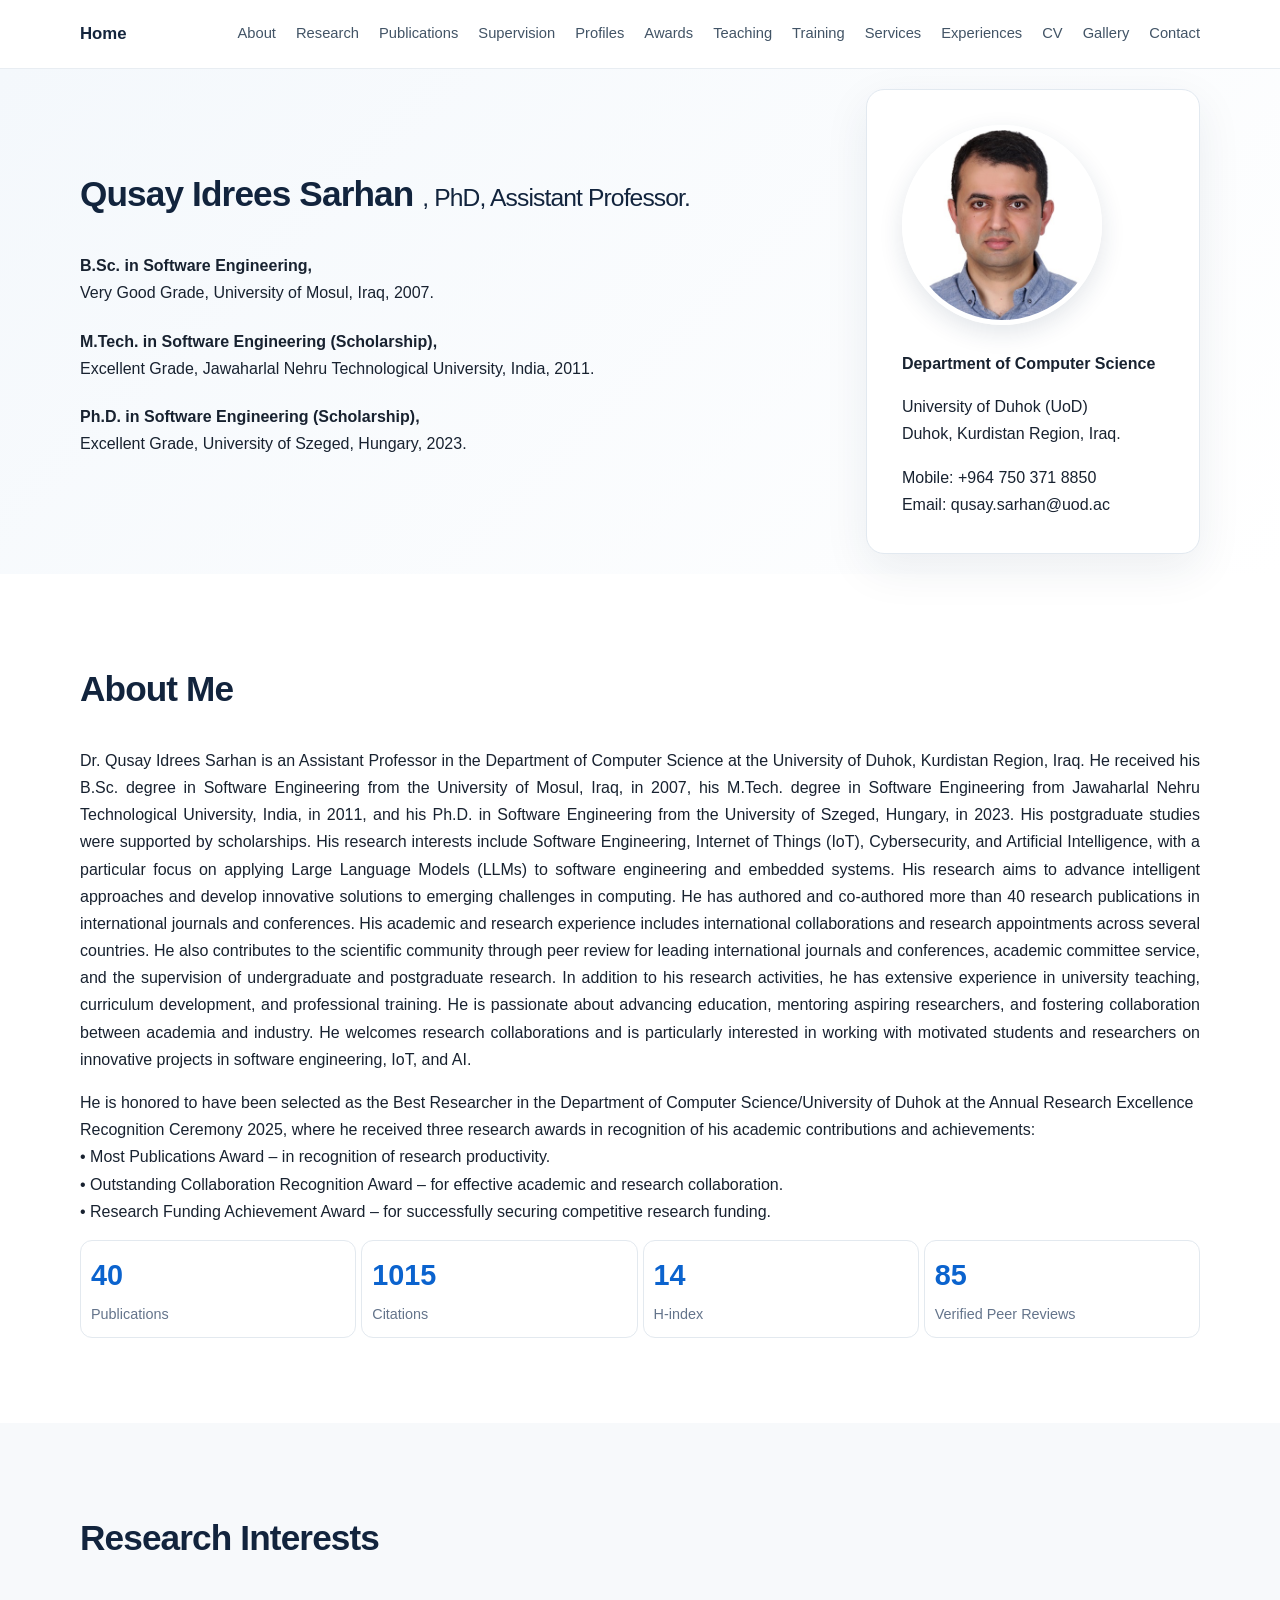
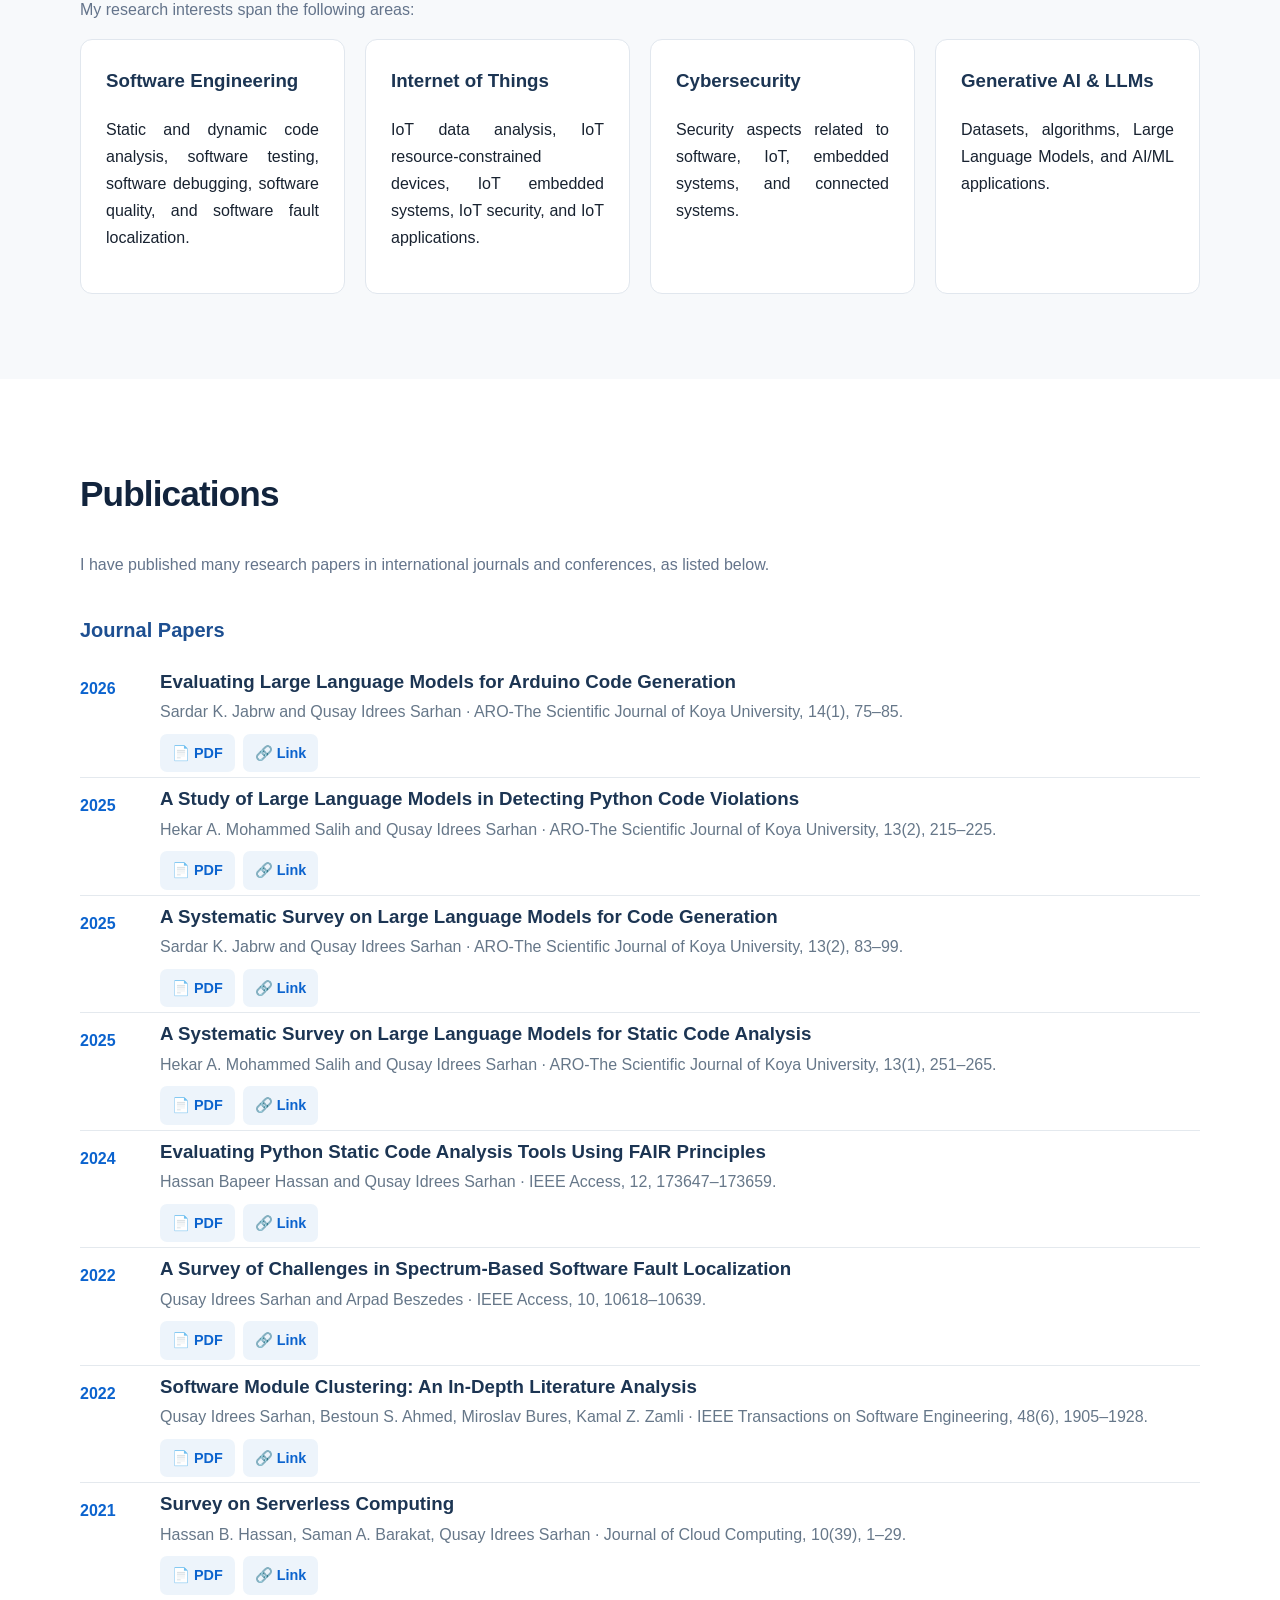
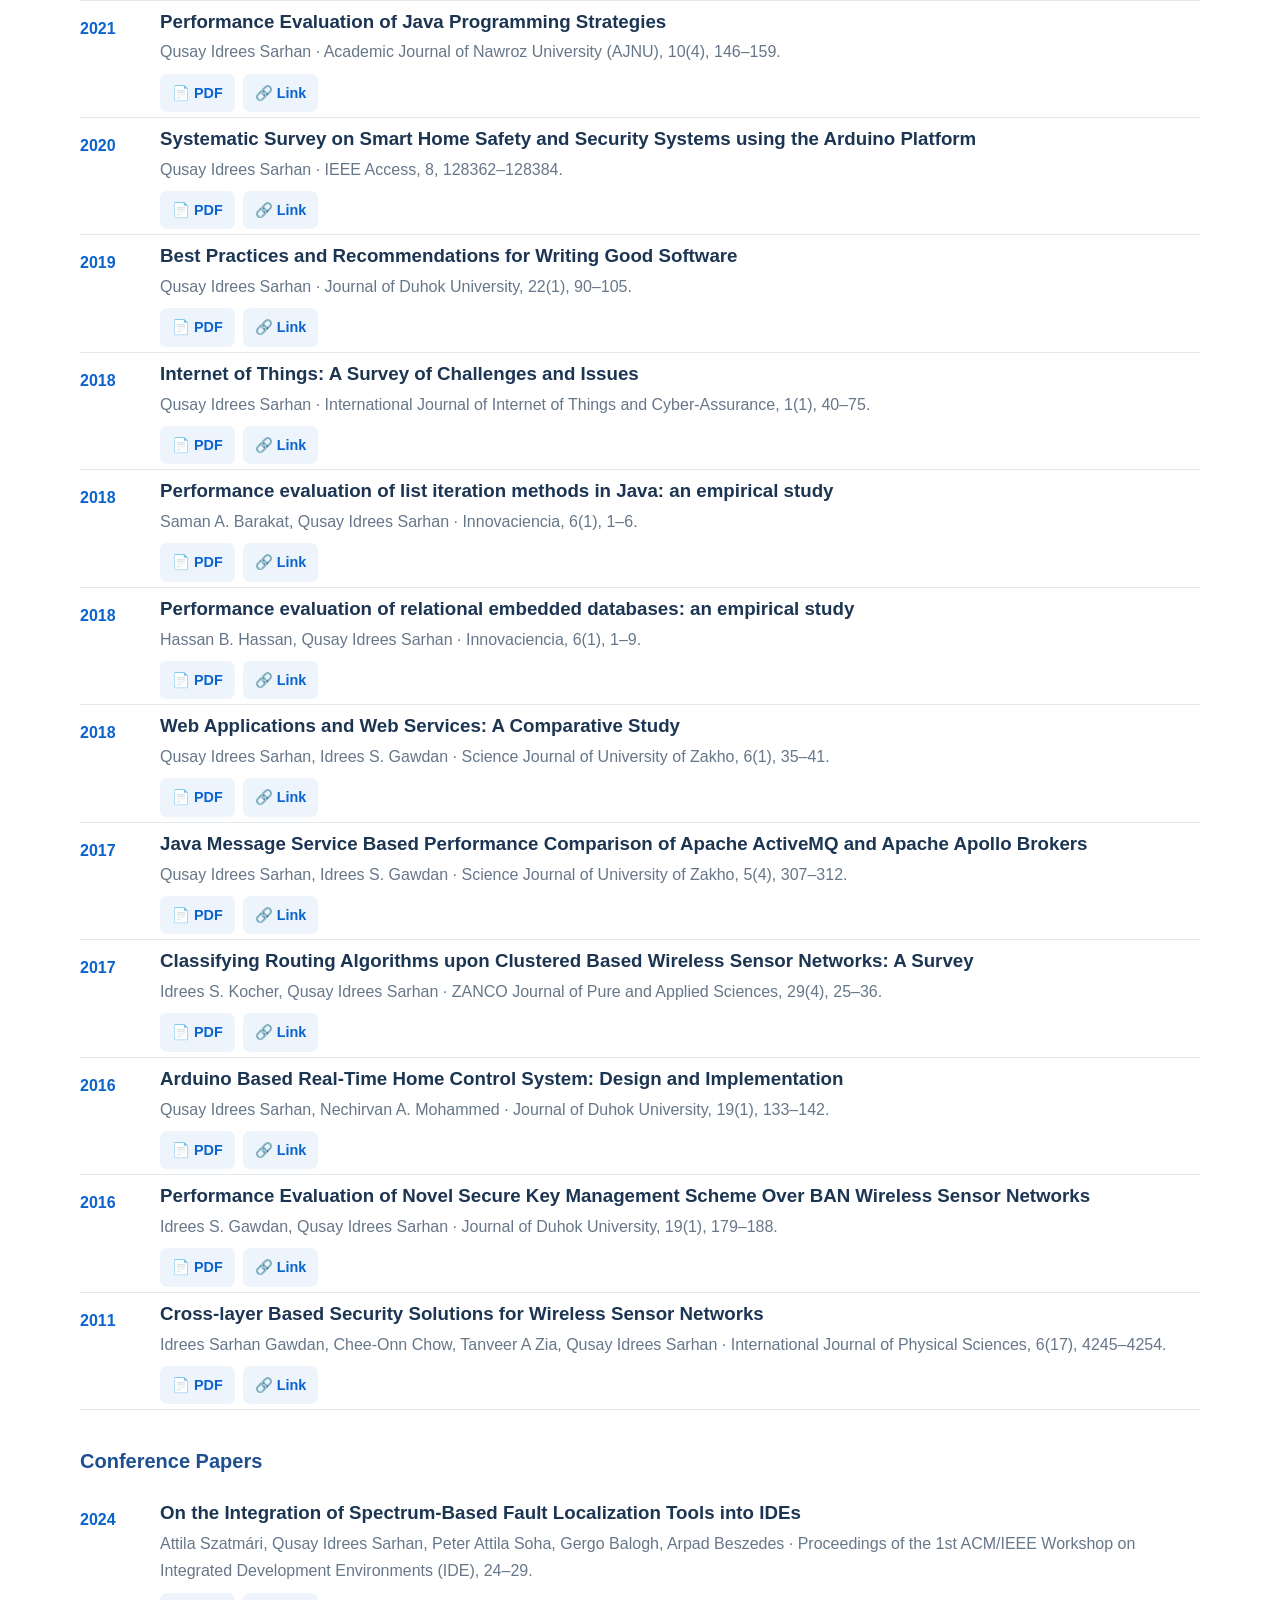
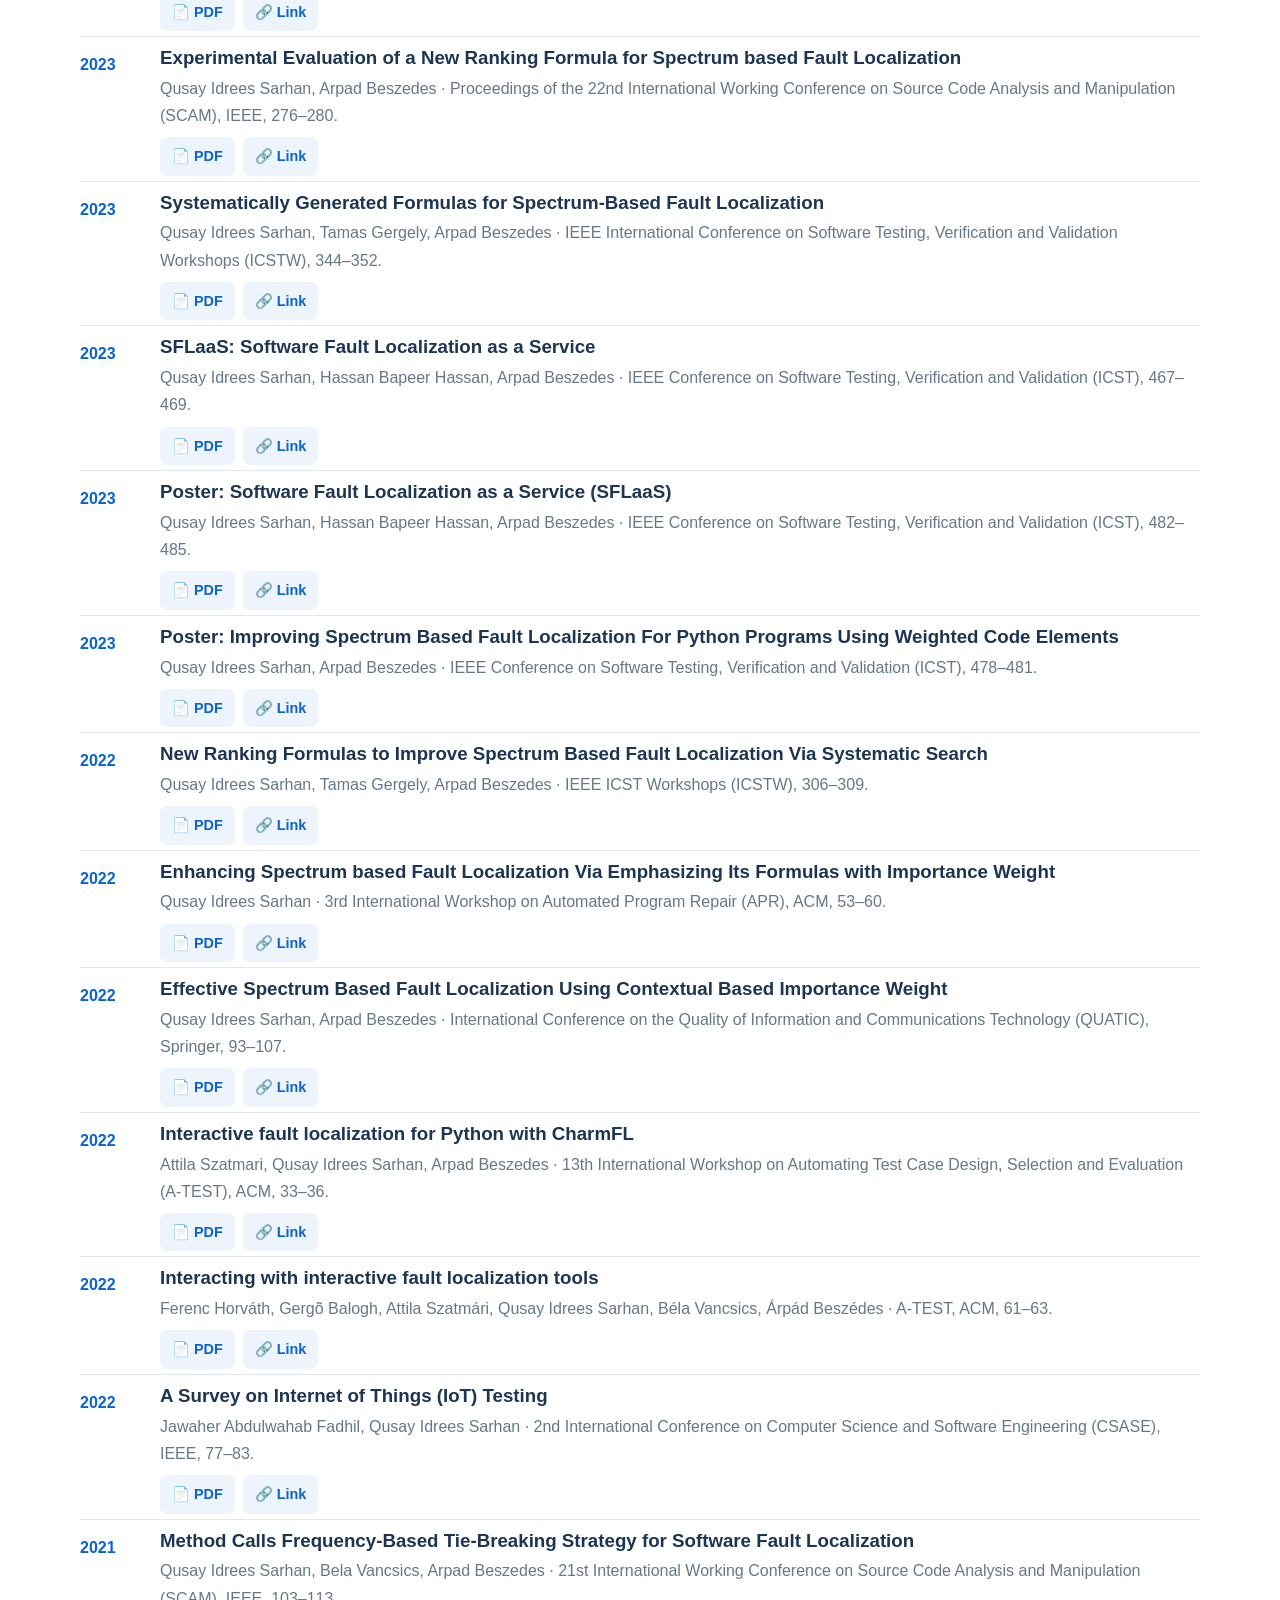
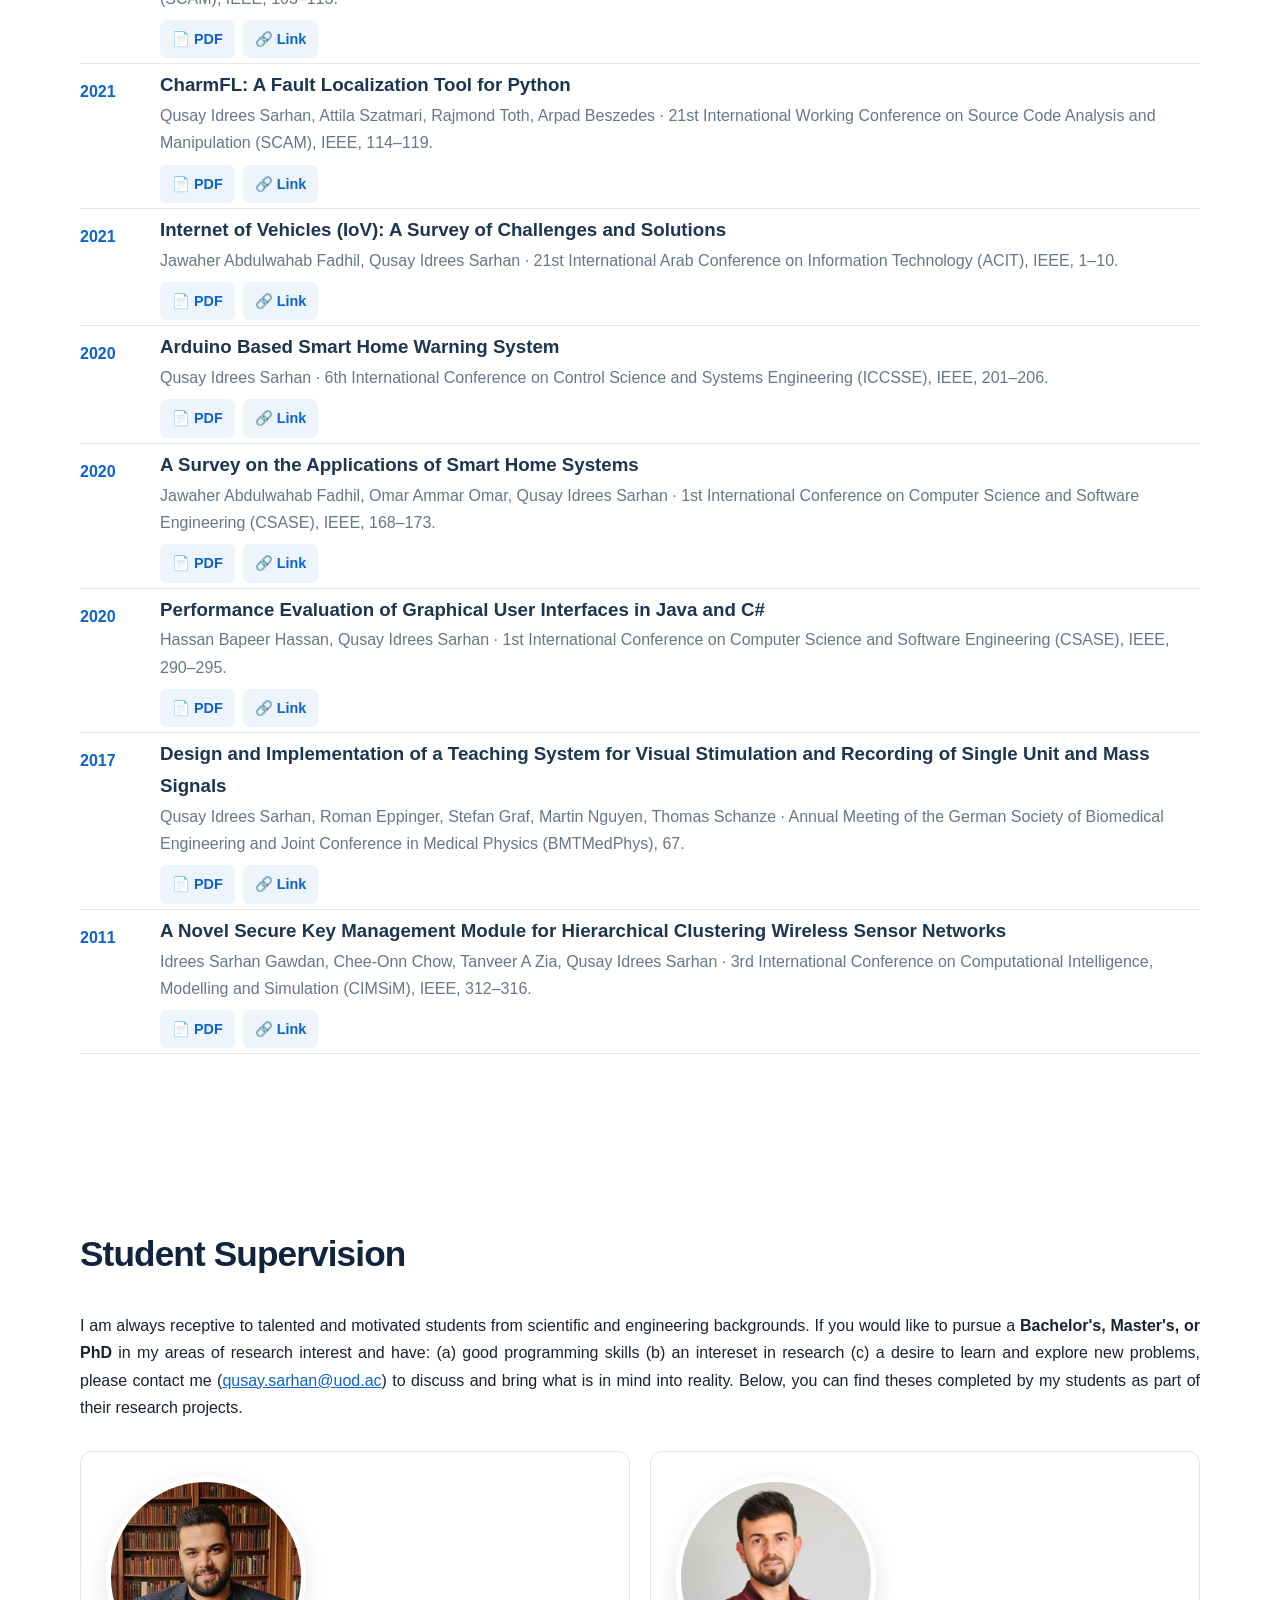
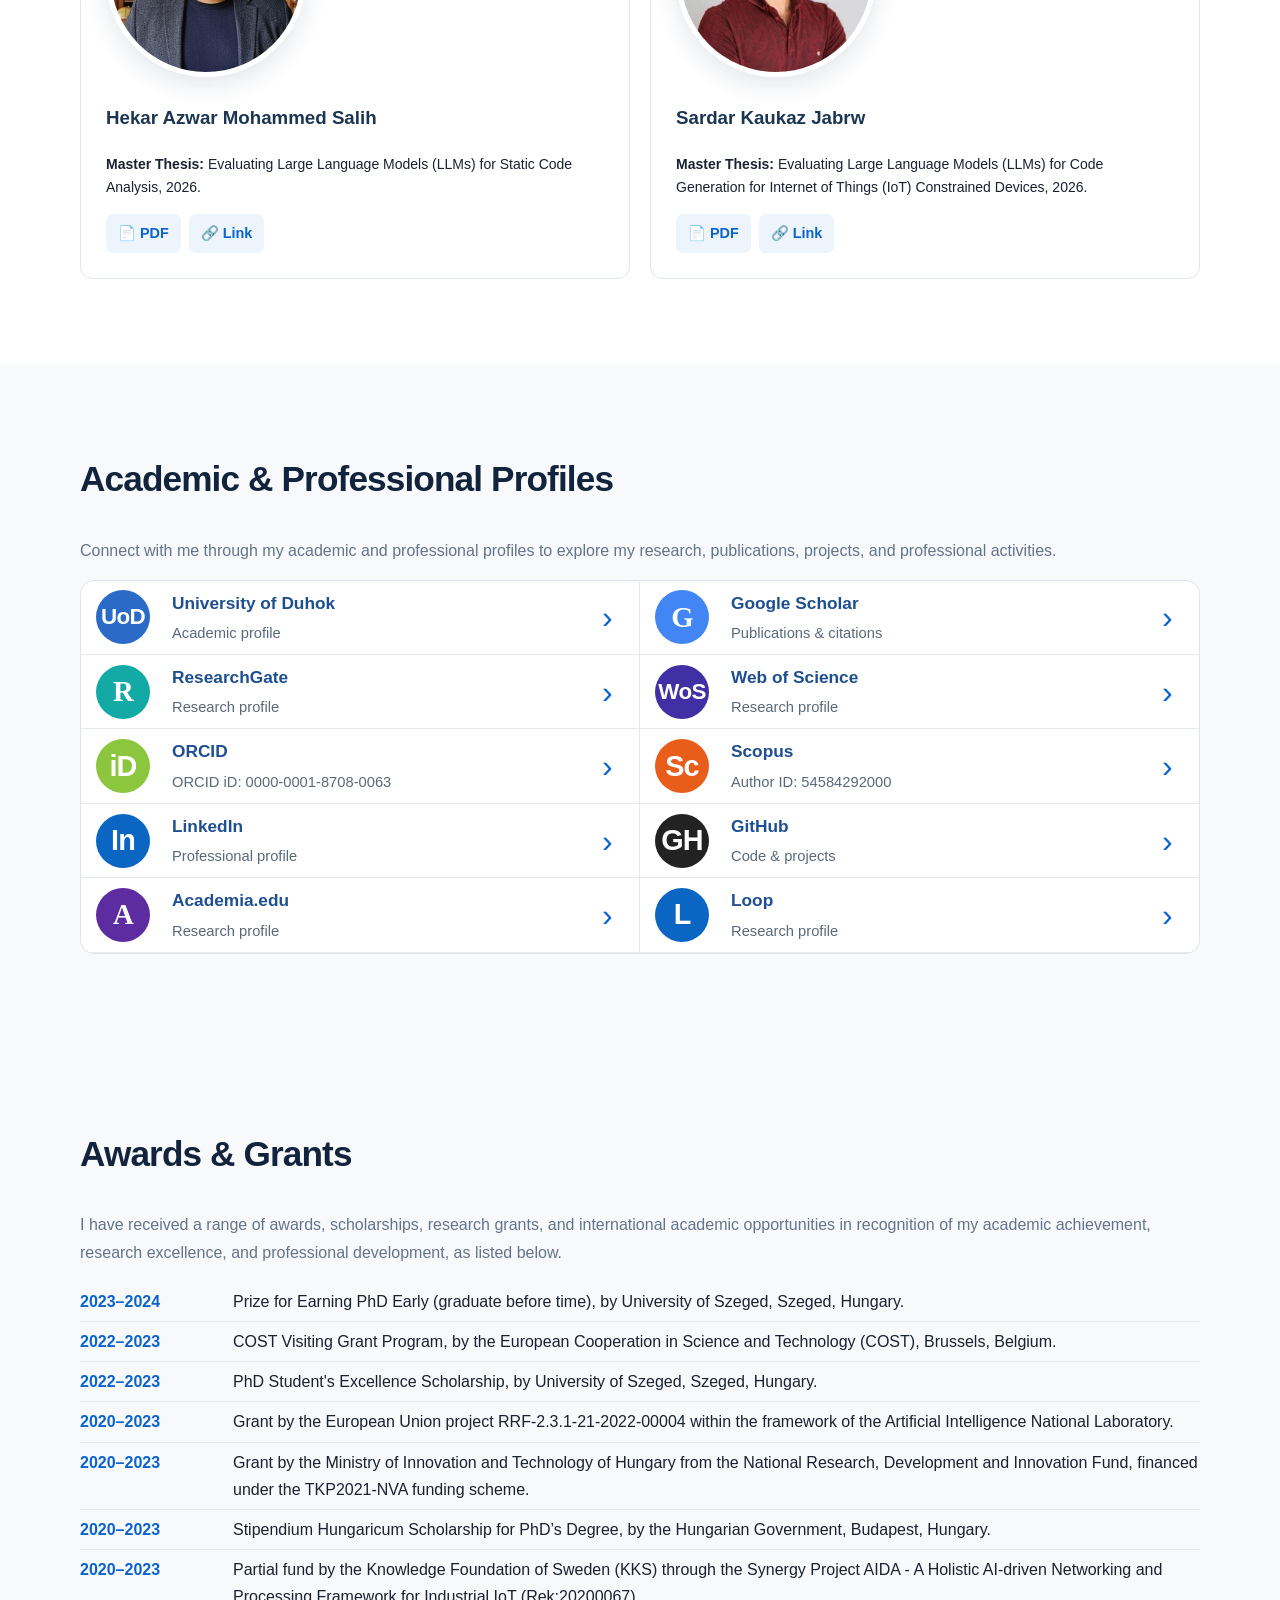
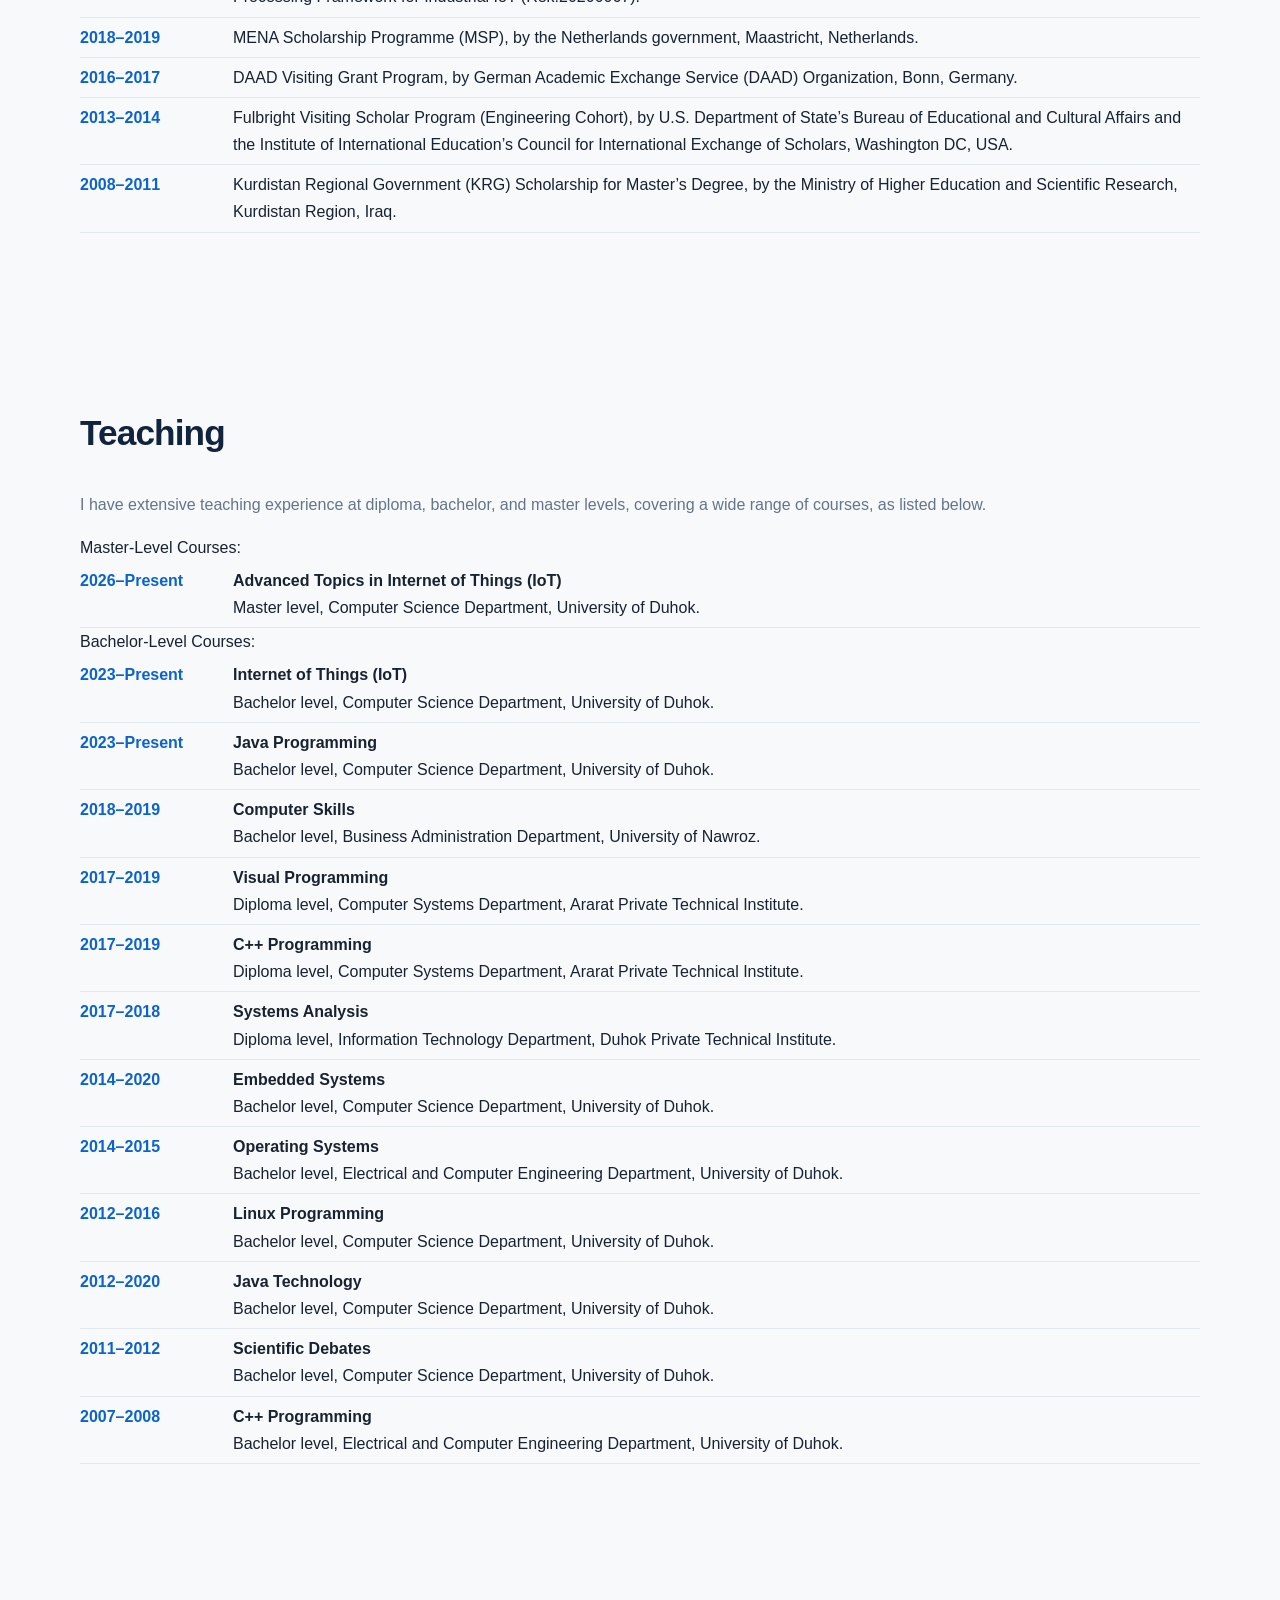
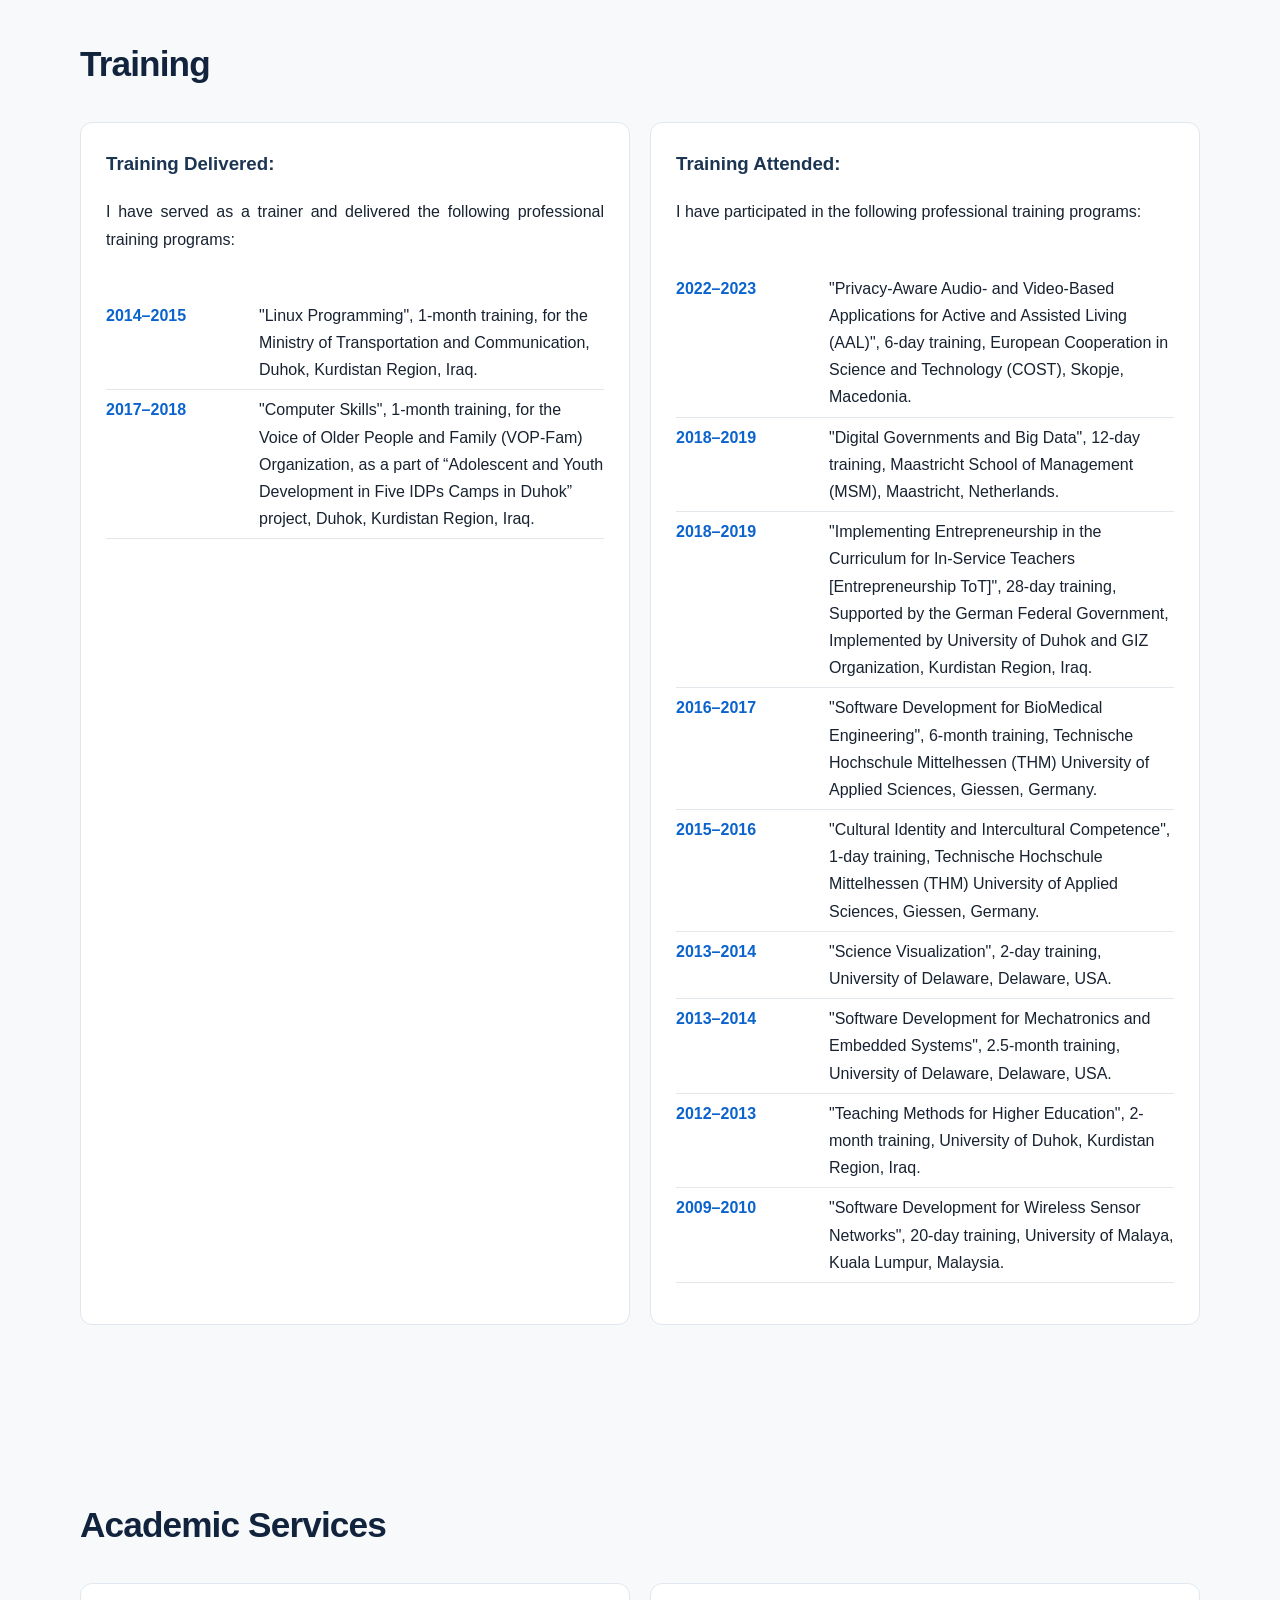
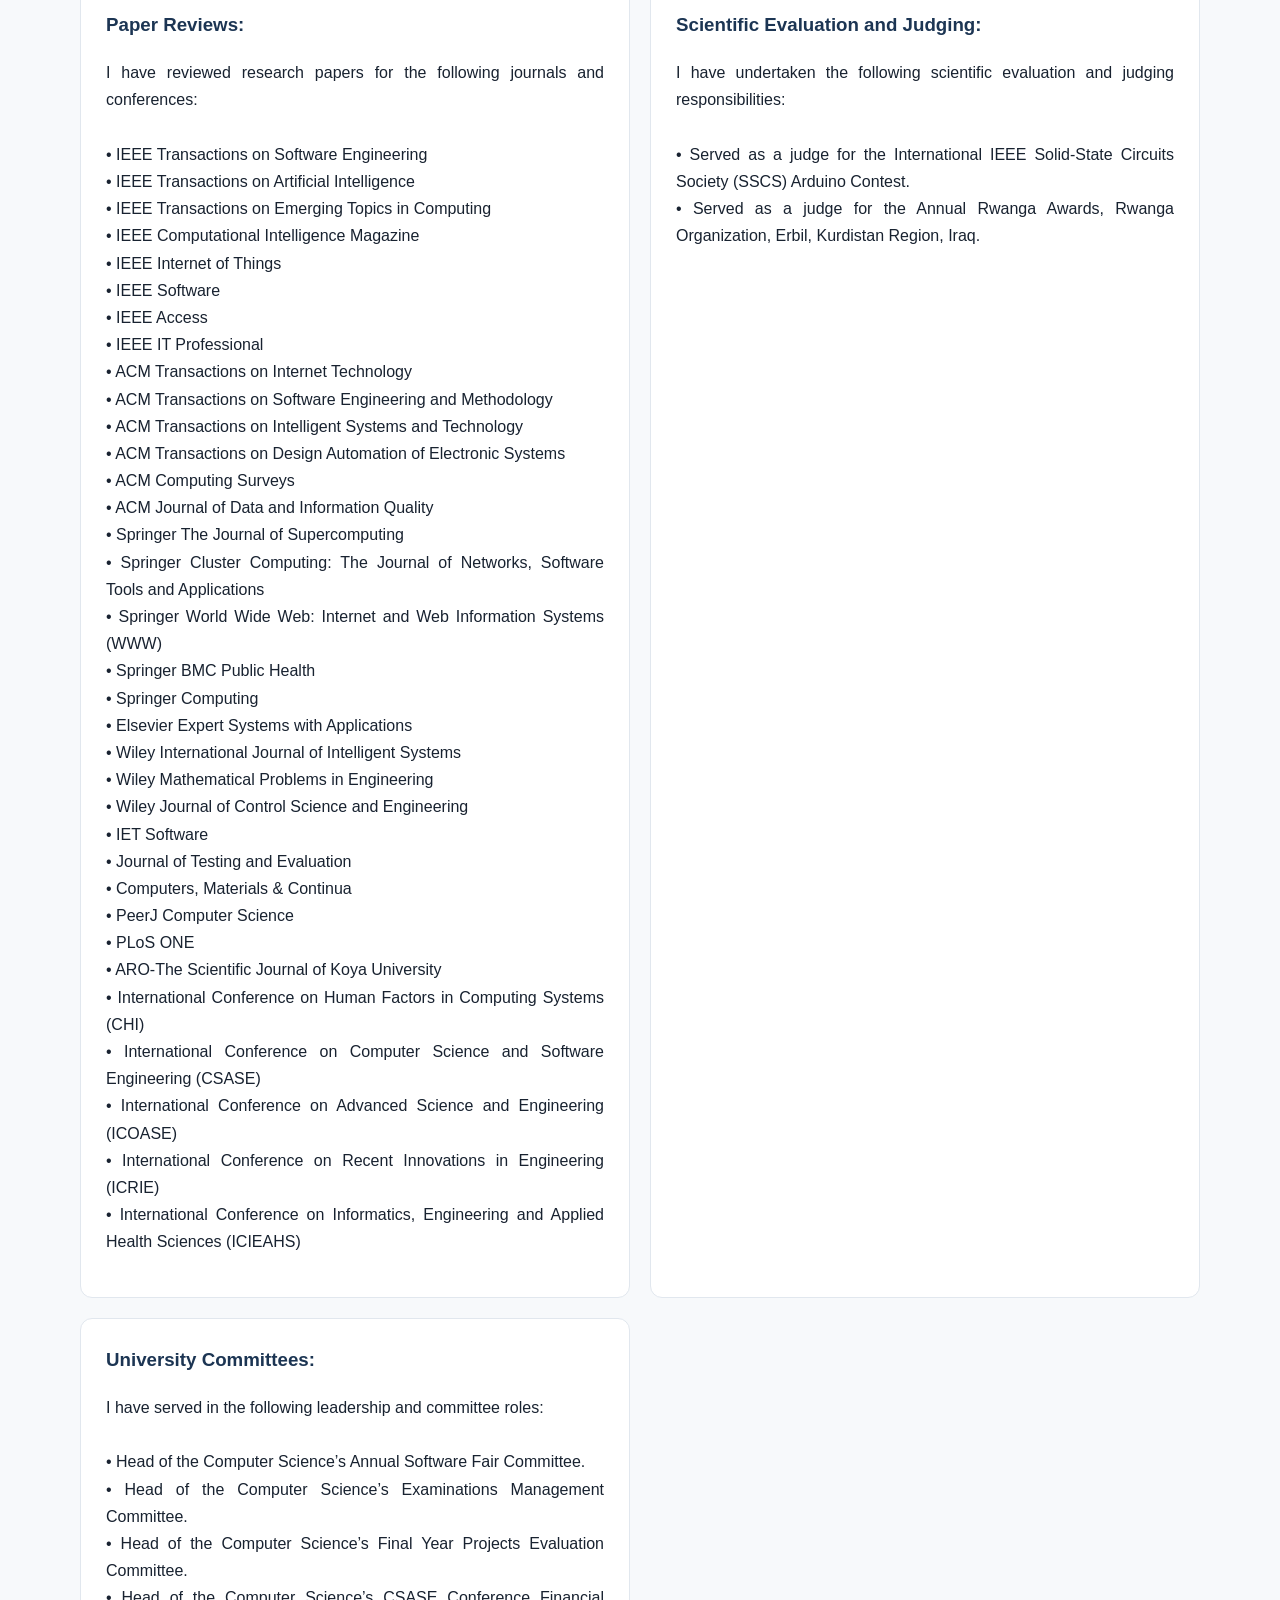
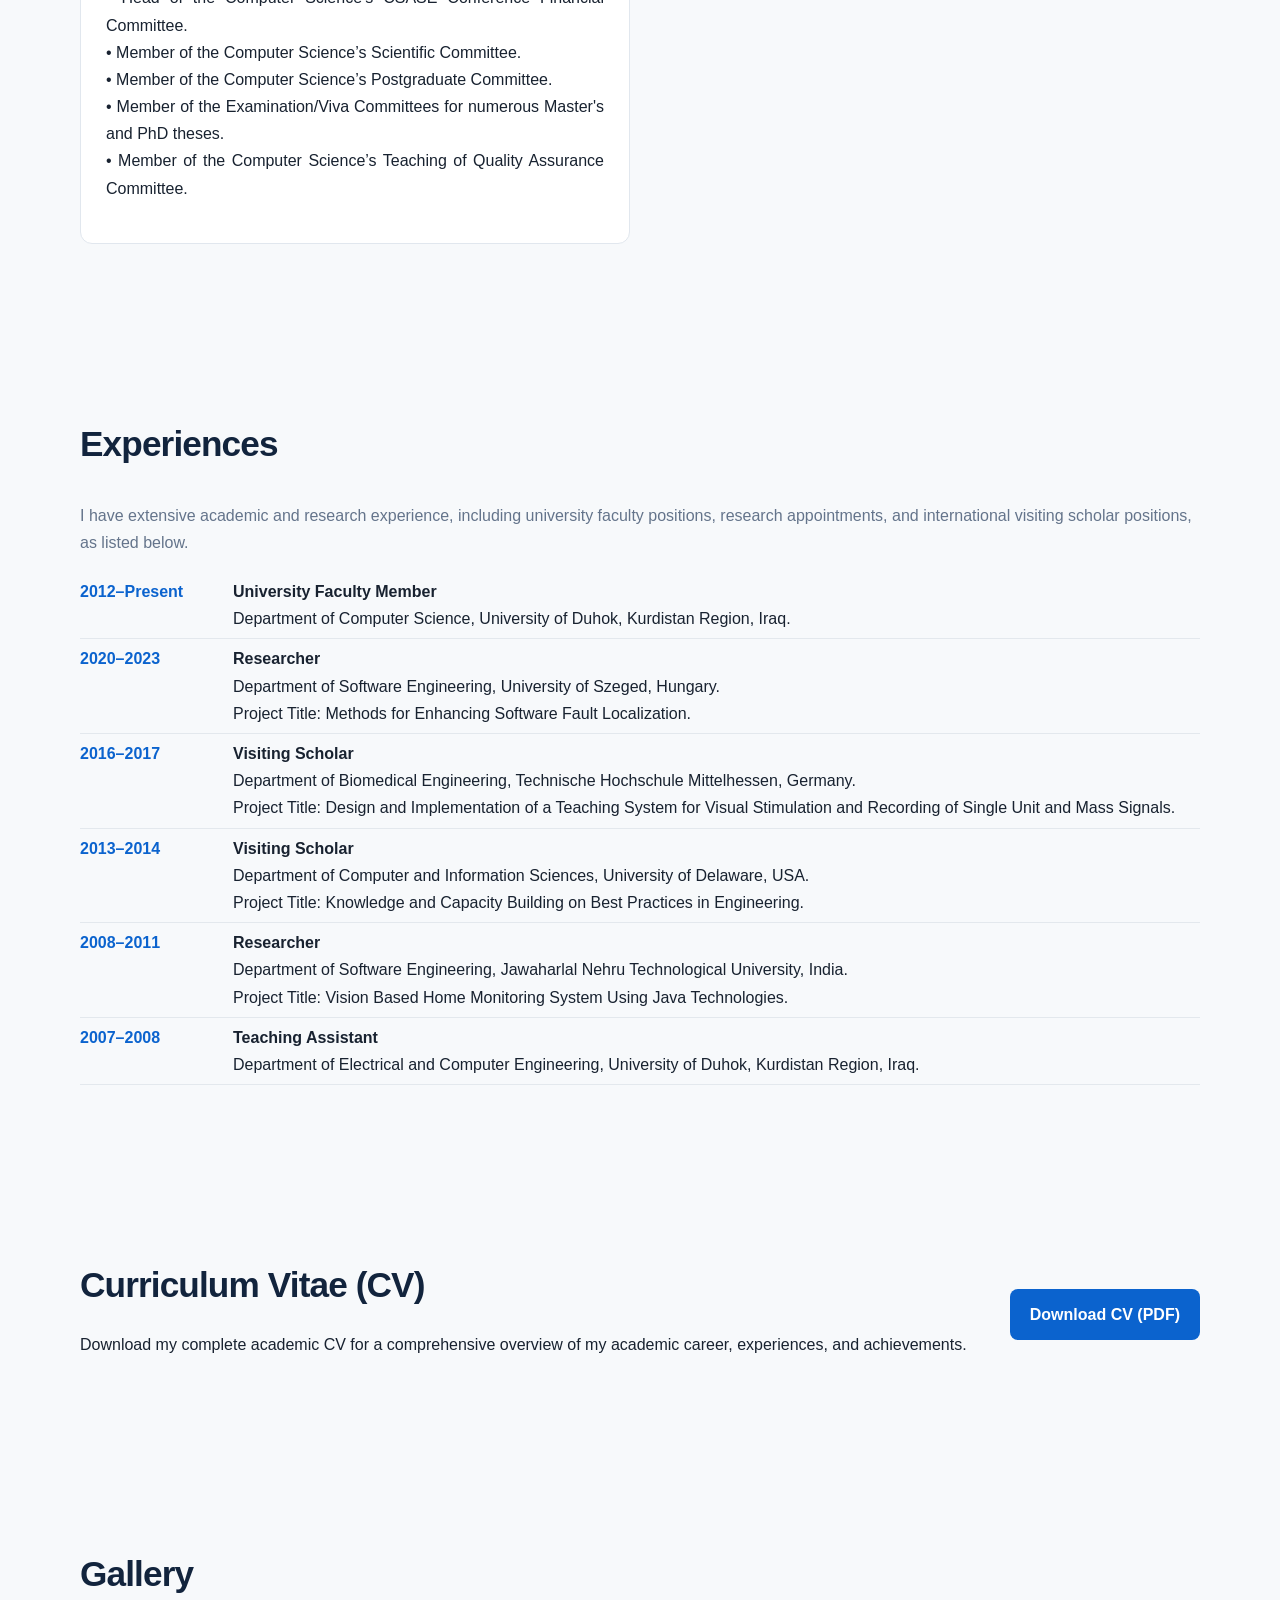
==== index.html @ 0a3650f2 "Add files via upload" ====
<!DOCTYPE html>

<html lang="en">

<head>
<meta charset="utf-8"/>
<meta content="width=device-width, initial-scale=1.0" name="viewport"/>
<title>Qusay Idrees Sarhan</title>
<meta content="Qusay Idrees Sarhan, PhD, Assistant Professor, University of Duhok (UoD)." name="description"/>

<meta name="author" content="Qusay Idrees Sarhan">
<link rel="canonical" href="https://qusayidreessarhan.github.io/">

<link href="style.css" rel="stylesheet"/>
<link rel="icon" type="image/png" href="favicon.png">
</head>

<body>
<header class="site-header">
<div class="container nav">
<a class="logo" href="#home">Home</a>
<button aria-label="Toggle navigation" class="menu-toggle">☰</button>
<nav>
<a href="#about">About</a>
<a href="#research">Research</a>
<a href="#publications">Publications</a>
<a href="#supervision">Supervision</a>
<a href="#profiles">Profiles</a>
<a href="#awards">Awards</a>
<a href="#teaching">Teaching</a>
<a href="#training">Training</a>
<a href="#services">Services</a>
<a href="#experience">Experiences</a>
<a href="#cv">CV</a>
<a href="#gallery">Gallery</a>
<a href="#contact">Contact</a>
</nav>
</div>
</header>
<main>


<section class="hero" id="home">
<div class="container hero-content">

<div>
<h2>
    Qusay Idrees Sarhan
    <span style="font-size: 0.7em; font-weight: normal;">, PhD, Assistant Professor.</span>
</h2>

<h4> B.Sc. in Software Engineering, <br> <span style="font-weight: normal;"> Very Good Grade, University of Mosul, Iraq, 2007. </span></h4>
<h4> M.Tech. in Software Engineering (Scholarship), <br> <span style="font-weight: normal;"> Excellent Grade, Jawaharlal Nehru Technological University, India, 2011. </span></h4>
<h4> Ph.D. in Software Engineering (Scholarship), <br> <span style="font-weight: normal;"> Excellent Grade, University of Szeged, Hungary, 2023. </span></h4>
</div>

<div class="hero-card">
<img class="hero-photo-card" src="Qusay_Idrees_Sarhan.jpg" alt="Qusay Idrees Sarhan">
<p><strong>Department of Computer Science</strong></p>
<p>University of Duhok (UoD)<br/>Duhok, Kurdistan Region, Iraq.</p>
<p style="margin: 0;">Mobile: +964 750 371 8850</p>
<p style="margin: 0;">Email: qusay.sarhan@uod.ac</p>
</div>

</div>
</section>


<section class="section" id="about">
<div class="container">
<h2>About Me</h2>
<p style="text-align: justify;"> 
Dr. Qusay Idrees Sarhan is an Assistant Professor in the Department of Computer Science at the University of Duhok, Kurdistan Region, Iraq. He received his B.Sc. degree in Software Engineering from the University of Mosul, Iraq, in 2007, his M.Tech. degree in Software Engineering from Jawaharlal Nehru Technological University, India, in 2011, and his Ph.D. in Software Engineering from the University of Szeged, Hungary, in 2023. His postgraduate studies were supported by scholarships.

His research interests include Software Engineering, Internet of Things (IoT), Cybersecurity, and Artificial Intelligence, with a particular focus on applying Large Language Models (LLMs) to software engineering and embedded systems. His research aims to advance intelligent approaches and develop innovative solutions to emerging challenges in computing.

He has authored and co-authored more than 40 research publications in international journals and conferences. His academic and research experience includes international collaborations and research appointments across several countries. He also contributes to the scientific community through peer review for leading international journals and conferences, academic committee service, and the supervision of undergraduate and postgraduate research.

In addition to his research activities, he has extensive experience in university teaching, curriculum development, and professional training. He is passionate about advancing education, mentoring aspiring researchers, and fostering collaboration between academia and industry. He welcomes research collaborations and is particularly interested in working with motivated students and researchers on innovative projects in software engineering, IoT, and AI.</p>

He is honored to have been selected as the Best Researcher in the Department of Computer Science/University of Duhok at the Annual Research Excellence Recognition Ceremony 2025, where he received three research awards in recognition of his academic contributions and achievements:
<br/>
•	Most Publications Award – in recognition of research productivity.
<br/>
•	Outstanding Collaboration Recognition Award – for effective academic and research collaboration.
<br/>
•	Research Funding Achievement Award – for successfully securing competitive research funding.

<div class="stats">
<div><strong>40</strong><span>Publications</span></div>
<div><strong>1015</strong><span>Citations</span></div>
<div><strong>14</strong><span>H-index</span></div>
<div><strong>85</strong><span>Verified Peer Reviews</span></div>
</div>
</div>
</section>


<section class="section alt" id="research">
<div class="container">
<h2>Research Interests</h2>
<p class="section-intro"> My research interests span the following areas:</p>
<div class="cards">
<article><h3>Software Engineering</h3><p style="text-align: justify;">Static and dynamic code analysis, software testing, software debugging, software quality, and software fault localization.</p></article>
<article><h3>Internet of Things</h3><p style="text-align: justify;">IoT data analysis, IoT resource-constrained devices, IoT embedded systems, IoT security, and IoT applications.</p></article>
<article><h3>Cybersecurity</h3><p style="text-align: justify;">Security aspects related to software, IoT, embedded systems, and connected systems.</p></article>
<article><h3>Generative AI &amp; LLMs</h3><p style="text-align: justify;">Datasets, algorithms, Large Language Models, and AI/ML applications.</p></article>
</div>
</div>
</section>

<section class="section" id="publications">
<div class="container">
<h2>Publications</h2>
<p class="section-intro">I have published many research papers in international journals and conferences, as listed below.</p>
<h3 class="pub-subtitle">Journal Papers</h3>
<div class="publication-list">

<article class="publication-item">
<span class="year">2026</span>
<h3>Evaluating Large Language Models for Arduino Code Generation</h3>
<p>Sardar K. Jabrw and Qusay Idrees Sarhan · ARO-The Scientific Journal of Koya University, 14(1), 75–85.</p>
<div class="pub-actions"><a class="pub-link pdf-link" href="publications/Paper_40_2026.pdf" rel="noopener" target="_blank">📄 PDF</a><a class="pub-link paper-link" href="https://aro.koyauniversity.org/index.php/aro/article/view/2344" rel="noopener" target="_blank">🔗 Link</a></div>
</article>

<article class="publication-item">
<span class="year">2025</span>
<h3>A Study of Large Language Models in Detecting Python Code Violations</h3>
<p>Hekar A. Mohammed Salih and Qusay Idrees Sarhan · ARO-The Scientific Journal of Koya University, 13(2), 215–225.</p>
<div class="pub-actions"><a class="pub-link pdf-link" href="publications/Paper_39_2025.pdf" rel="noopener" target="_blank">📄 PDF</a><a class="pub-link paper-link" href="https://doi.org/10.14500/aro.12395" rel="noopener" target="_blank">🔗 Link</a></div>
</article>

<article class="publication-item">
<span class="year">2025</span>
<h3>A Systematic Survey on Large Language Models for Code Generation</h3>
<p>Sardar K. Jabrw and Qusay Idrees Sarhan · ARO-The Scientific Journal of Koya University, 13(2), 83–99.</p>
<div class="pub-actions"><a class="pub-link pdf-link" href="publications/Paper_38_2025.pdf" rel="noopener" target="_blank">📄 PDF</a><a class="pub-link paper-link" href="https://doi.org/10.14500/aro.12159" rel="noopener" target="_blank">🔗 Link</a></div>
</article>

<article class="publication-item">
<span class="year">2025</span>
<h3>A Systematic Survey on Large Language Models for Static Code Analysis</h3>
<p>Hekar A. Mohammed Salih and Qusay Idrees Sarhan · ARO-The Scientific Journal of Koya University, 13(1), 251–265.</p>
<div class="pub-actions"><a class="pub-link pdf-link" href="publications/Paper_37_2025.pdf" rel="noopener" target="_blank">📄 PDF</a><a class="pub-link paper-link" href="https://doi.org/10.14500/aro.12082" rel="noopener" target="_blank">🔗 Link</a></div>
</article>

<article class="publication-item">
<span class="year">2024</span>
<h3>Evaluating Python Static Code Analysis Tools Using FAIR Principles</h3>
<p>Hassan Bapeer Hassan and Qusay Idrees Sarhan · IEEE Access, 12, 173647–173659.</p>
<div class="pub-actions"><a class="pub-link pdf-link" href="publications/Paper_36_2024.pdf" rel="noopener" target="_blank">📄 PDF</a><a class="pub-link paper-link" href="https://doi.org/10.1109/ACCESS.2024.3503493" rel="noopener" target="_blank">🔗 Link</a></div>
</article>

<article class="publication-item">
<span class="year">2022</span>
<h3>A Survey of Challenges in Spectrum-Based Software Fault Localization</h3>
<p>Qusay Idrees Sarhan and Arpad Beszedes · IEEE Access, 10, 10618–10639.</p>
<div class="pub-actions"><a class="pub-link pdf-link" href="publications/Paper_22_2022.pdf" rel="noopener" target="_blank">📄 PDF</a><a class="pub-link paper-link" href="https://doi.org/10.1109/ACCESS.2022.3144079" rel="noopener" target="_blank">🔗 Link</a></div>
</article>

<article class="publication-item">
<span class="year">2022</span>
<h3>Software Module Clustering: An In-Depth Literature Analysis</h3>
<p>Qusay Idrees Sarhan, Bestoun S. Ahmed, Miroslav Bures, Kamal Z. Zamli · IEEE Transactions on Software Engineering, 48(6), 1905–1928.</p>
<div class="pub-actions"><a class="pub-link pdf-link" href="javascript:void(0);" rel="noopener" target="_blank">📄 PDF</a><a class="pub-link paper-link" href="https://doi.org/10.1109/TSE.2020.3042553" rel="noopener" target="_blank">🔗 Link</a></div>
</article>

<article class="publication-item">
<span class="year">2021</span>
<h3>Survey on Serverless Computing</h3>
<p>Hassan B. Hassan, Saman A. Barakat, Qusay Idrees Sarhan · Journal of Cloud Computing, 10(39), 1–29.</p>
<div class="pub-actions"><a class="pub-link pdf-link" href="publications/Paper_18_2021.pdf" rel="noopener" target="_blank">📄 PDF</a><a class="pub-link paper-link" href="https://doi.org/10.1186/s13677-021-00253-7" rel="noopener" target="_blank">🔗 Link</a></div>
</article>

<article class="publication-item">
<span class="year">2021</span>
<h3>Performance Evaluation of Java Programming Strategies</h3>
<p>Qusay Idrees Sarhan · Academic Journal of Nawroz University (AJNU), 10(4), 146–159.</p>
<div class="pub-actions"><a class="pub-link pdf-link" href="publications/Paper_21_2021.pdf" rel="noopener" target="_blank">📄 PDF</a><a class="pub-link paper-link" href="https://journals.nawroz.edu.krd/files/article/view/673" rel="noopener" target="_blank">🔗 Link</a></div>
</article>

<article class="publication-item">
<span class="year">2020</span>
<h3>Systematic Survey on Smart Home Safety and Security Systems using the Arduino Platform</h3>
<p>Qusay Idrees Sarhan · IEEE Access, 8, 128362–128384.</p>
<div class="pub-actions"><a class="pub-link pdf-link" href="publications/Paper_15_2020.pdf" rel="noopener" target="_blank">📄 PDF</a><a class="pub-link paper-link" href="https://doi.org/10.1109/ACCESS.2020.3008610" rel="noopener" target="_blank">🔗 Link</a></div>
</article>

<article class="publication-item">
<span class="year">2019</span>
<h3>Best Practices and Recommendations for Writing Good Software</h3>
<p>Qusay Idrees Sarhan · Journal of Duhok University, 22(1), 90–105.</p>
<div class="pub-actions"><a class="pub-link pdf-link" href="publications/Paper_12_2019.pdf" rel="noopener" target="_blank">📄 PDF</a><a class="pub-link paper-link" href="https://journal.uod.ac/index.php/uodjournal/article/view/413" rel="noopener" target="_blank">🔗 Link</a></div>
</article>

<article class="publication-item">
<span class="year">2018</span>
<h3>Internet of Things: A Survey of Challenges and Issues</h3>
<p>Qusay Idrees Sarhan · International Journal of Internet of Things and Cyber-Assurance, 1(1), 40–75.</p>
<div class="pub-actions"><a class="pub-link pdf-link" href="publications/Paper_8_2018.pdf" rel="noopener" target="_blank">📄 PDF</a><a class="pub-link paper-link" href="https://www.inderscienceonline.com/doi/abs/10.1504/IJITCA.2018.090162" rel="noopener" target="_blank">🔗 Link</a></div>
</article>

<article class="publication-item">
<span class="year">2018</span>
<h3>Performance evaluation of list iteration methods in Java: an empirical study</h3>
<p>Saman A. Barakat, Qusay Idrees Sarhan · Innovaciencia, 6(1), 1–6.</p>
<div class="pub-actions"><a class="pub-link pdf-link" href="publications/Paper_11_2018.pdf" rel="noopener" target="_blank">📄 PDF</a><a class="pub-link paper-link" href="https://doi.org/10.15649/2346075X.467" rel="noopener" target="_blank">🔗 Link</a></div>
</article>

<article class="publication-item">
<span class="year">2018</span>
<h3>Performance evaluation of relational embedded databases: an empirical study</h3>
<p>Hassan B. Hassan, Qusay Idrees Sarhan · Innovaciencia, 6(1), 1–9.</p>
<div class="pub-actions"><a class="pub-link pdf-link" href="publications/Paper_10_2018.pdf" rel="noopener" target="_blank">📄 PDF</a><a class="pub-link paper-link" href="https://doi.org/10.15649/2346075X.468" rel="noopener" target="_blank">🔗 Link</a></div>
</article>

<article class="publication-item">
<span class="year">2018</span>
<h3>Web Applications and Web Services: A Comparative Study</h3>
<p>Qusay Idrees Sarhan, Idrees S. Gawdan · Science Journal of University of Zakho, 6(1), 35–41.</p>
<div class="pub-actions"><a class="pub-link pdf-link" href="publications/Paper_9_2018.pdf" rel="noopener" target="_blank">📄 PDF</a><a class="pub-link paper-link" href="https://doi.org/10.25271/2018.6.1.375" rel="noopener" target="_blank">🔗 Link</a></div>
</article>

<article class="publication-item">
<span class="year">2017</span>
<h3>Java Message Service Based Performance Comparison of Apache ActiveMQ and Apache Apollo Brokers</h3>
<p>Qusay Idrees Sarhan, Idrees S. Gawdan · Science Journal of University of Zakho, 5(4), 307–312.</p>
<div class="pub-actions"><a class="pub-link pdf-link" href="publications/Paper_7_2017.pdf" rel="noopener" target="_blank">📄 PDF</a><a class="pub-link paper-link" href="https://doi.org/10.25271/2017.5.4.376" rel="noopener" target="_blank">🔗 Link</a></div>
</article>

<article class="publication-item">
<span class="year">2017</span>
<h3>Classifying Routing Algorithms upon Clustered Based Wireless Sensor Networks: A Survey</h3>
<p>Idrees S. Kocher, Qusay Idrees Sarhan · ZANCO Journal of Pure and Applied Sciences, 29(4), 25–36.</p>
<div class="pub-actions"><a class="pub-link pdf-link" href="publications/Paper_5_2017.pdf" rel="noopener" target="_blank">📄 PDF</a><a class="pub-link paper-link" href="https://www.researchgate.net/publication/322603414_Classifying_Routing_Algorithms_upon_Clustered_Based_Wireless_Sensor_Networks_A_Survey" rel="noopener" target="_blank">🔗 Link</a></div>
</article>

<article class="publication-item">
<span class="year">2016</span>
<h3>Arduino Based Real-Time Home Control System: Design and Implementation</h3>
<p>Qusay Idrees Sarhan, Nechirvan A. Mohammed · Journal of Duhok University, 19(1), 133–142.</p>
<div class="pub-actions"><a class="pub-link pdf-link" href="publications/Paper_3_2016.pdf" rel="noopener" target="_blank">📄 PDF</a><a class="pub-link paper-link" href="https://www.researchgate.net/publication/322603428_Arduino_Based_Real-Time_Home_Control_System_Design_and_Implementation" rel="noopener" target="_blank">🔗 Link</a></div>
</article>

<article class="publication-item">
<span class="year">2016</span>
<h3>Performance Evaluation of Novel Secure Key Management Scheme Over BAN Wireless Sensor Networks</h3>
<p>Idrees S. Gawdan, Qusay Idrees Sarhan · Journal of Duhok University, 19(1), 179–188.</p>
<div class="pub-actions"><a class="pub-link pdf-link" href="publications/Paper_4_2016.pdf" rel="noopener" target="_blank">📄 PDF</a><a class="pub-link paper-link" href="https://www.researchgate.net/publication/322603375_Performance_Evaluation_of_Novel_Secure_Key_Management_Scheme_Over_BAN_Wireless_Sensor_Networks" rel="noopener" target="_blank">🔗 Link</a></div>
</article>

<article class="publication-item">
<span class="year">2011</span>
<h3>Cross-layer Based Security Solutions for Wireless Sensor Networks</h3>
<p>Idrees Sarhan Gawdan, Chee-Onn Chow, Tanveer A Zia, Qusay Idrees Sarhan · International Journal of Physical Sciences, 6(17), 4245–4254.</p>
<div class="pub-actions"><a class="pub-link pdf-link" href="publications/Paper_1_2011.pdf" rel="noopener" target="_blank">📄 PDF</a><a class="pub-link paper-link" href="https://researchoutput.csu.edu.au/en/publications/cross-layer-based-security-solutions-for-wireless-sensor-networks/" rel="noopener" target="_blank">🔗 Link</a></div>
</article>

</div>

<h3 class="pub-subtitle">Conference Papers</h3>
<div class="publication-list">

<article class="publication-item">
<span class="year">2024</span>
<h3>On the Integration of Spectrum-Based Fault Localization Tools into IDEs</h3>
<p>Attila Szatmári, Qusay Idrees Sarhan, Peter Attila Soha, Gergo Balogh, Arpad Beszedes · Proceedings of the 1st ACM/IEEE Workshop on Integrated Development Environments (IDE), 24–29.</p>
<div class="pub-actions"><a class="pub-link pdf-link" href="publications/Paper_35_2024.pdf" rel="noopener" target="_blank">📄 PDF</a><a class="pub-link paper-link" href="https://dl.acm.org/doi/abs/10.1145/3643796.3648448" rel="noopener" target="_blank">🔗 Link</a></div>
</article>

<article class="publication-item">
<span class="year">2023</span>
<h3>Experimental Evaluation of a New Ranking Formula for Spectrum based Fault Localization</h3>
<p>Qusay Idrees Sarhan, Arpad Beszedes · Proceedings of the 22nd International Working Conference on Source Code Analysis and Manipulation (SCAM), IEEE, 276–280.</p>
<div class="pub-actions"><a class="pub-link pdf-link" href="javascript:void(0);" rel="noopener" target="_blank">📄 PDF</a><a class="pub-link paper-link" href="https://doi.org/10.1109/SCAM55253.2022.00038" rel="noopener" target="_blank">🔗 Link</a></div>
</article>

<article class="publication-item">
<span class="year">2023</span>
<h3>Systematically Generated Formulas for Spectrum-Based Fault Localization</h3>
<p>Qusay Idrees Sarhan, Tamas Gergely, Arpad Beszedes · IEEE International Conference on Software Testing, Verification and Validation Workshops (ICSTW), 344–352.</p>
<div class="pub-actions"><a class="pub-link pdf-link" href="javascript:void(0);" rel="noopener" target="_blank">📄 PDF</a><a class="pub-link paper-link" href="https://doi.org/10.1109/ICSTW58534.2023.00065" rel="noopener" target="_blank">🔗 Link</a></div>
</article>

<article class="publication-item">
<span class="year">2023</span>
<h3>SFLaaS: Software Fault Localization as a Service</h3>
<p>Qusay Idrees Sarhan, Hassan Bapeer Hassan, Arpad Beszedes · IEEE Conference on Software Testing, Verification and Validation (ICST), 467–469.</p>
<div class="pub-actions"><a class="pub-link pdf-link" href="javascript:void(0);" rel="noopener" target="_blank">📄 PDF</a><a class="pub-link paper-link" href="https://doi.org/10.1109/ICST57152.2023.00052" rel="noopener" target="_blank">🔗 Link</a></div>
</article>

<article class="publication-item">
<span class="year">2023</span>
<h3>Poster: Software Fault Localization as a Service (SFLaaS)</h3>
<p>Qusay Idrees Sarhan, Hassan Bapeer Hassan, Arpad Beszedes · IEEE Conference on Software Testing, Verification and Validation (ICST), 482–485.</p>
<div class="pub-actions"><a class="pub-link pdf-link" href="javascript:void(0);" rel="noopener" target="_blank">📄 PDF</a><a class="pub-link paper-link" href="https://doi.org/10.1109/ICST57152.2023.00056" rel="noopener" target="_blank">🔗 Link</a></div>
</article>

<article class="publication-item">
<span class="year">2023</span>
<h3>Poster: Improving Spectrum Based Fault Localization For Python Programs Using Weighted Code Elements</h3>
<p>Qusay Idrees Sarhan, Arpad Beszedes · IEEE Conference on Software Testing, Verification and Validation (ICST), 478–481.</p>
<div class="pub-actions"><a class="pub-link pdf-link" href="javascript:void(0);" rel="noopener" target="_blank">📄 PDF</a><a class="pub-link paper-link" href="https://doi.org/10.1109/ICST57152.2023.00055" rel="noopener" target="_blank">🔗 Link</a></div>
</article>

<article class="publication-item">
<span class="year">2022</span>
<h3>New Ranking Formulas to Improve Spectrum Based Fault Localization Via Systematic Search</h3>
<p>Qusay Idrees Sarhan, Tamas Gergely, Arpad Beszedes · IEEE ICST Workshops (ICSTW), 306–309.</p>
<div class="pub-actions"><a class="pub-link pdf-link" href="javascript:void(0);" rel="noopener" target="_blank">📄 PDF</a><a class="pub-link paper-link" href="https://doi.org/10.1109/ICSTW55395.2022.00059" rel="noopener" target="_blank">🔗 Link</a></div>
</article>

<article class="publication-item">
<span class="year">2022</span>
<h3>Enhancing Spectrum based Fault Localization Via Emphasizing Its Formulas with Importance Weight</h3>
<p>Qusay Idrees Sarhan · 3rd International Workshop on Automated Program Repair (APR), ACM, 53–60.</p>
<div class="pub-actions"><a class="pub-link pdf-link" href="publications/Paper_27_2022.pdf" rel="noopener" target="_blank">📄 PDF</a><a class="pub-link paper-link" href="https://dl.acm.org/doi/10.1145/3524459.3527349" rel="noopener" target="_blank">🔗 Link</a></div>
</article>

<article class="publication-item">
<span class="year">2022</span>
<h3>Effective Spectrum Based Fault Localization Using Contextual Based Importance Weight</h3>
<p>Qusay Idrees Sarhan, Arpad Beszedes · International Conference on the Quality of Information and Communications Technology (QUATIC), Springer, 93–107.</p>
<div class="pub-actions"><a class="pub-link pdf-link" href="javascript:void(0);" rel="noopener" target="_blank">📄 PDF</a><a class="pub-link paper-link" href="https://doi.org/10.1007/978-3-031-14179-9_7" rel="noopener" target="_blank">🔗 Link</a></div>
</article>

<article class="publication-item">
<span class="year">2022</span>
<h3>Interactive fault localization for Python with CharmFL</h3>
<p>Attila Szatmari, Qusay Idrees Sarhan, Arpad Beszedes · 13th International Workshop on Automating Test Case Design, Selection and Evaluation (A-TEST), ACM, 33–36.</p>
<div class="pub-actions"><a class="pub-link pdf-link" href="publications/Paper_29_2022.pdf" rel="noopener" target="_blank">📄 PDF</a><a class="pub-link paper-link" href="https://dl.acm.org/doi/10.1145/3548659.3561312" rel="noopener" target="_blank">🔗 Link</a></div>
</article>

<article class="publication-item">
<span class="year">2022</span>
<h3>Interacting with interactive fault localization tools</h3>
<p>Ferenc Horváth, Gergõ Balogh, Attila Szatmári, Qusay Idrees Sarhan, Béla Vancsics, Árpád Beszédes · A-TEST, ACM, 61–63.</p>
<div class="pub-actions"><a class="pub-link pdf-link" href="publications/Paper_28_2022.pdf" rel="noopener" target="_blank">📄 PDF</a><a class="pub-link paper-link" href="https://dl.acm.org/doi/10.1145/3548659.3561311" rel="noopener" target="_blank">🔗 Link</a></div>
</article>

<article class="publication-item">
<span class="year">2022</span>
<h3>A Survey on Internet of Things (IoT) Testing</h3>
<p>Jawaher Abdulwahab Fadhil, Qusay Idrees Sarhan · 2nd International Conference on Computer Science and Software Engineering (CSASE), IEEE, 77–83.</p>
<div class="pub-actions"><a class="pub-link pdf-link" href="javascript:void(0);" rel="noopener" target="_blank">📄 PDF</a><a class="pub-link paper-link" href="https://doi.org/10.1109/CSASE51777.2022.9759705" rel="noopener" target="_blank">🔗 Link</a></div>
</article>

<article class="publication-item">
<span class="year">2021</span>
<h3>Method Calls Frequency-Based Tie-Breaking Strategy for Software Fault Localization</h3>
<p>Qusay Idrees Sarhan, Bela Vancsics, Arpad Beszedes · 21st International Working Conference on Source Code Analysis and Manipulation (SCAM), IEEE, 103–113.</p>
<div class="pub-actions"><a class="pub-link pdf-link" href="javascript:void(0);" rel="noopener" target="_blank">📄 PDF</a><a class="pub-link paper-link" href="https://doi.org/10.1109/SCAM52516.2021.00021" rel="noopener" target="_blank">🔗 Link</a></div>
</article>

<article class="publication-item">
<span class="year">2021</span>
<h3>CharmFL: A Fault Localization Tool for Python</h3>
<p>Qusay Idrees Sarhan, Attila Szatmari, Rajmond Toth, Arpad Beszedes · 21st International Working Conference on Source Code Analysis and Manipulation (SCAM), IEEE, 114–119.</p>
<div class="pub-actions"><a class="pub-link pdf-link" href="javascript:void(0);" rel="noopener" target="_blank">📄 PDF</a><a class="pub-link paper-link" href="https://doi.org/10.1109/SCAM52516.2021.00022" rel="noopener" target="_blank">🔗 Link</a></div>
</article>

<article class="publication-item">
<span class="year">2021</span>
<h3>Internet of Vehicles (IoV): A Survey of Challenges and Solutions</h3>
<p>Jawaher Abdulwahab Fadhil, Qusay Idrees Sarhan · 21st International Arab Conference on Information Technology (ACIT), IEEE, 1–10.</p>
<div class="pub-actions"><a class="pub-link pdf-link" href="javascript:void(0);" rel="noopener" target="_blank">📄 PDF</a><a class="pub-link paper-link" href="https://doi.org/10.1109/ACIT50332.2020.9300095" rel="noopener" target="_blank">🔗 Link</a></div>
</article>

<article class="publication-item">
<span class="year">2020</span>
<h3>Arduino Based Smart Home Warning System</h3>
<p>Qusay Idrees Sarhan · 6th International Conference on Control Science and Systems Engineering (ICCSSE), IEEE, 201–206.</p>
<div class="pub-actions"><a class="pub-link pdf-link" href="javascript:void(0);" rel="noopener" target="_blank">📄 PDF</a><a class="pub-link paper-link" href="https://doi.org/10.1109/ICCSSE50399.2020.9171939" rel="noopener" target="_blank">🔗 Link</a></div>
</article>

<article class="publication-item">
<span class="year">2020</span>
<h3>A Survey on the Applications of Smart Home Systems</h3>
<p>Jawaher Abdulwahab Fadhil, Omar Ammar Omar, Qusay Idrees Sarhan · 1st International Conference on Computer Science and Software Engineering (CSASE), IEEE, 168–173.</p>
<div class="pub-actions"><a class="pub-link pdf-link" href="javascript:void(0);" rel="noopener" target="_blank">📄 PDF</a><a class="pub-link paper-link" href="https://doi.org/10.1109/CSASE48920.2020.9142103" rel="noopener" target="_blank">🔗 Link</a></div>
</article>

<article class="publication-item">
<span class="year">2020</span>
<h3>Performance Evaluation of Graphical User Interfaces in Java and C#</h3>
<p>Hassan Bapeer Hassan, Qusay Idrees Sarhan · 1st International Conference on Computer Science and Software Engineering (CSASE), IEEE, 290–295.</p>
<div class="pub-actions"><a class="pub-link pdf-link" href="javascript:void(0);" rel="noopener" target="_blank">📄 PDF</a><a class="pub-link paper-link" href="https://doi.org/10.1109/CSASE48920.2020.9142075" rel="noopener" target="_blank">🔗 Link</a></div>
</article>

<article class="publication-item">
<span class="year">2017</span>
<h3>Design and Implementation of a Teaching System for Visual Stimulation and Recording of Single Unit and Mass Signals</h3>
<p>Qusay Idrees Sarhan, Roman Eppinger, Stefan Graf, Martin Nguyen, Thomas Schanze · Annual Meeting of the German Society of Biomedical Engineering and Joint Conference in Medical Physics (BMTMedPhys), 67.</p>
<div class="pub-actions"><a class="pub-link pdf-link" href="publications/Paper_6_2017.pdf" rel="noopener" target="_blank">📄 PDF</a><a class="pub-link paper-link" href="https://www.researchgate.net/publication/322603521_Design_and_Implementation_of_a_Teaching_System_for_Visual_Stimulation_and_Recording_of_Single_Unit_and_Mass_Signals" rel="noopener" target="_blank">🔗 Link</a></div>
</article>

<article class="publication-item">
<span class="year">2011</span>
<h3>A Novel Secure Key Management Module for Hierarchical Clustering Wireless Sensor Networks</h3>
<p>Idrees Sarhan Gawdan, Chee-Onn Chow, Tanveer A Zia, Qusay Idrees Sarhan · 3rd International Conference on Computational Intelligence, Modelling and Simulation (CIMSiM), IEEE, 312–316.</p>
<div class="pub-actions"><a class="pub-link pdf-link" href="javascript:void(0);" rel="noopener" target="_blank">📄 PDF</a><a class="pub-link paper-link" href="https://doi.org/10.1109/CIMSim.2011.63" rel="noopener" target="_blank">🔗 Link</a></div>
</article>

</div>
</div>
</section>

<section class="section" id="supervision">
  <div class="container">
    <h2>Student Supervision</h2>

    <p style="text-align: justify; margin-bottom: 30px;">
      I am always receptive to talented and motivated students from scientific and engineering backgrounds.
      If you would like to pursue a <strong>Bachelor's, Master's, or PhD</strong> in my areas of research
      interest and have: (a) good programming skills (b) an intereset in research (c) a desire to learn and explore new problems, please contact me
      (<a href="mailto:qusay.sarhan@uod.ac">qusay.sarhan@uod.ac</a>) to discuss and bring what is in mind into reality.
	  Below, you can find theses completed by my students as part of their research projects.
    </p>

    <div class="cards two">
      <article>
		<img class="hero-photo-card" src="students/Hekar.jpg" alt="Mr. Hekar">
        <h3>Hekar Azwar Mohammed Salih</h3>
        <p style="font-size: 14px;"><strong>Master Thesis:</strong> Evaluating Large Language Models (LLMs) for Static Code Analysis, 2026.</p>
        <div class="pub-actions"><a class="pub-link pdf-link" href="theses/MSc_Thesis_2_2026.pdf" rel="noopener" target="_blank">📄 PDF</a><a class="pub-link paper-link" href="https://doi.org/10.13140/RG.2.2.30099.64807" rel="noopener" target="_blank">🔗 Link</a></div>

      </article>

      <article>
		<img class="hero-photo-card" src="students/Sardar.jpg" alt="Mr. Sardar">
        <h3>Sardar Kaukaz Jabrw</h3>
        <p style="font-size: 14px;"><strong>Master Thesis:</strong> Evaluating Large Language Models (LLMs) for Code Generation for Internet of Things (IoT) Constrained Devices, 2026.</p>
        <div class="pub-actions"><a class="pub-link pdf-link" href="theses/MSc_Thesis_1_2026.pdf" rel="noopener" target="_blank">📄 PDF</a><a class="pub-link paper-link" href="https://doi.org/10.13140/RG.2.2.11743.01441" rel="noopener" target="_blank">🔗 Link</a></div>

      </article>
    </div>

  </div>
</section>

<section class="section alt" id="profiles">
<div class="container">
<h2>Academic & Professional Profiles</h2>
<p class="section-intro">Connect with me through my academic and professional profiles to explore my research, publications, projects, and professional activities.</p>
<div class="profile-list">

<a class="profile-item" href="https://sci.uod.ac/departments/computer-science/academic-staff/qusay-idrees-sarhan/" rel="noopener" target="_blank">
<span class="profile-icon uod-icon">UoD</span>
<span class="profile-info">
<strong>University of Duhok</strong>
<small>Academic profile</small>
</span>
<span class="profile-arrow">›</span>
</a>

<a class="profile-item" href="https://scholar.google.com/citations?user=XwWAgUYAAAAJ&amp;hl=en&amp;oi=ao" rel="noopener" target="_blank">
<span class="profile-icon scholar-icon">G</span>
<span class="profile-info">
<strong>Google Scholar</strong>
<small>Publications &amp; citations</small>
</span>
<span class="profile-arrow">›</span>
</a>

<a class="profile-item" href="https://www.researchgate.net/profile/Qusay-Sarhan" rel="noopener" target="_blank">
<span class="profile-icon rg-icon">R</span>
<span class="profile-info">
<strong>ResearchGate</strong>
<small>Research profile</small>
</span>
<span class="profile-arrow">›</span>
</a>

<a class="profile-item" href="https://www.webofscience.com/" rel="noopener" target="_blank">
<span class="profile-icon wos-icon">WoS</span>
<span class="profile-info">
<strong>Web of Science</strong>
<small>Research profile</small>
</span>
<span class="profile-arrow">›</span>
</a>

<a class="profile-item" href="https://orcid.org/0000-0001-8708-0063" rel="noopener" target="_blank">
<span class="profile-icon orcid-icon">iD</span>
<span class="profile-info">
<strong>ORCID</strong>
<small>ORCID iD: 0000-0001-8708-0063</small>
</span>
<span class="profile-arrow">›</span>
</a>

<a class="profile-item" href="https://www.scopus.com/pages/authors/54584292000" rel="noopener" target="_blank">
<span class="profile-icon scopus-icon">Sc</span>
<span class="profile-info">
<strong>Scopus</strong>
<small>Author ID: 54584292000</small>
</span>
<span class="profile-arrow">›</span>
</a>

<a class="profile-item" href="https://iq.linkedin.com/in/qusay-idrees-sarhan-579b16160" rel="noopener" target="_blank">
<span class="profile-icon linkedin-icon">In</span>
<span class="profile-info">
<strong>LinkedIn</strong>
<small>Professional profile</small>
</span>
<span class="profile-arrow">›</span>
</a>

<a class="profile-item" href="https://github.com/QusayIdreesSarhan" rel="noopener" target="_blank">
<span class="profile-icon github-icon">GH</span>
<span class="profile-info">
<strong>GitHub</strong>
<small>Code &amp; projects</small>
</span>
<span class="profile-arrow">›</span>
</a>

<a class="profile-item" href="https://oud.academia.edu/QusayIdreesSarhan" rel="noopener" target="_blank">
<span class="profile-icon academia-icon">A</span>
<span class="profile-info">
<strong>Academia.edu</strong>
<small>Research profile</small>
</span>
<span class="profile-arrow">›</span>
</a>

<a class="profile-item" href="https://loop.frontiersin.org/people/3651649/overview" rel="noopener" target="_blank">
<span class="profile-icon loop-icon">L</span>
<span class="profile-info">
<strong>Loop</strong>
<small>Research profile</small>
</span>
<span class="profile-arrow">›</span>
</a>

</div>
</div>
</section>

<section class="section alt" id="awards">
<div class="container">
<h2>Awards &amp; Grants</h2>
<p class="section-intro"> I have received a range of awards, scholarships, research grants, and international academic opportunities in recognition of my academic achievement, research excellence, and professional development, as listed below.</p>

<div class="timeline">
<div><span>2023–2024</span>  <p>Prize for Earning PhD Early (graduate before time), by University of Szeged, Szeged, Hungary.</p></div>
<div><span>2022–2023</span>  <p>COST Visiting Grant Program, by the European Cooperation in Science and Technology (COST), Brussels, Belgium.</p></div>
<div><span>2022–2023</span>  <p>PhD Student's Excellence Scholarship, by University of Szeged, Szeged, Hungary.</p></div>
<div><span>2020–2023</span>  <p>Grant by the European Union project RRF-2.3.1-21-2022-00004 within the framework of the Artificial Intelligence National Laboratory.</p></div>
<div><span>2020–2023</span>  <p>Grant by the Ministry of Innovation and Technology of Hungary from the National Research, Development and Innovation Fund, financed under the TKP2021-NVA funding scheme.</p></div>
<div><span>2020–2023</span>  <p>Stipendium Hungaricum Scholarship for PhD’s Degree, by the Hungarian Government, Budapest, Hungary.</p></div>
<div><span>2020–2023</span>  <p>Partial fund by the Knowledge Foundation of Sweden (KKS) through the Synergy Project AIDA - A Holistic AI-driven Networking and Processing Framework for Industrial IoT (Rek:20200067).</p></div>
<div><span>2018–2019</span>  <p>MENA Scholarship Programme (MSP), by the Netherlands government, Maastricht, Netherlands.</p></div>
<div><span>2016–2017</span>  <p>DAAD Visiting Grant Program, by German Academic Exchange Service (DAAD) Organization, Bonn, Germany.</p></div>
<div><span>2013–2014</span>  <p>Fulbright Visiting Scholar Program (Engineering Cohort), by U.S. Department of State’s Bureau of Educational and Cultural Affairs and the Institute of International Education’s Council for International Exchange of Scholars, Washington DC, USA.</p></div>
<div><span>2008–2011</span>  <p>Kurdistan Regional Government (KRG) Scholarship for Master’s Degree, by the Ministry of Higher Education and Scientific Research, Kurdistan Region, Iraq. </p></div>
</div>
</section>

<section class="section alt" id="teaching">
<div class="container">
<h2>Teaching</h2>
<p class="section-intro"> I have extensive teaching experience at diploma, bachelor, and master levels, covering a wide range of courses, as listed below.</p>

Master-Level Courses:
<div class="timeline">
<div><span>2026–Present</span><p><strong>Advanced Topics in Internet of Things (IoT)</strong><br/>Master level, Computer Science Department, University of Duhok.</p></div>
</div>

Bachelor-Level Courses:
<div class="timeline">
<div><span>2023–Present</span><p><strong>Internet of Things (IoT)</strong><br/>Bachelor level, Computer Science Department, University of Duhok.</p></div>
<div><span>2023–Present</span><p><strong>Java Programming</strong><br/>Bachelor level, Computer Science Department, University of Duhok.</p></div>
<div><span>2018–2019</span><p><strong>Computer Skills</strong><br/>Bachelor level, Business Administration Department, University of Nawroz.</p></div>
<div><span>2017–2019</span><p><strong>Visual Programming</strong><br/>Diploma level, Computer Systems Department, Ararat Private Technical Institute.</p></div>
<div><span>2017–2019</span><p><strong>C++ Programming</strong><br/>Diploma level, Computer Systems Department, Ararat Private Technical Institute.</p></div>
<div><span>2017–2018</span><p><strong>Systems Analysis</strong><br/>Diploma level, Information Technology Department, Duhok Private Technical Institute.</p></div>
<div><span>2014–2020</span><p><strong>Embedded Systems</strong><br/>Bachelor level, Computer Science Department, University of Duhok.</p></div>
<div><span>2014–2015</span><p><strong>Operating Systems</strong><br/>Bachelor level, Electrical and Computer Engineering Department, University of Duhok.</p></div>
<div><span>2012–2016</span><p><strong>Linux Programming</strong><br/>Bachelor level, Computer Science Department, University of Duhok.</p></div>
<div><span>2012–2020</span><p><strong>Java Technology</strong><br/>Bachelor level, Computer Science Department, University of Duhok.</p></div>
<div><span>2011–2012</span><p><strong>Scientific Debates</strong><br/>Bachelor level, Computer Science Department, University of Duhok.</p></div>
<div><span>2007–2008</span><p><strong>C++ Programming</strong><br/>Bachelor level, Electrical and Computer Engineering Department, University of Duhok.</p></div>
</div>
</div>
</section>

<section class="section alt" id="training">
<div class="container">
<h2>Training</h2>
<div class="cards two">
<article><h3>Training Delivered:</h3><p style="text-align: justify;">
I have served as a trainer and delivered the following professional training programs:<br/><br/>

<div class="timeline">
<div><span>2014–2015</span><p> "Linux Programming", 1-month training, for the Ministry of Transportation and Communication, Duhok, Kurdistan Region, Iraq.</p></div>
<div><span>2017–2018</span><p> "Computer Skills", 1-month training, for the Voice of Older People and Family (VOP-Fam) Organization, as a part of “Adolescent and Youth Development in Five IDPs Camps in Duhok” project, Duhok, Kurdistan Region, Iraq. </p></div>
</div>

</p></article>

<article><h3>Training Attended:</h3><p style="text-align: justify;">
I have participated in the following professional training programs:<br/><br/>

<div class="timeline">
<div><span>2022–2023</span><p> "Privacy-Aware Audio- and Video-Based Applications for Active and Assisted Living (AAL)", 6-day training, European Cooperation in Science and Technology (COST), Skopje, Macedonia.</p></div>
<div><span>2018–2019</span><p>  "Digital Governments and Big Data", 12-day training, Maastricht School of Management (MSM), Maastricht, Netherlands. </p></div>
<div><span>2018–2019</span><p> "Implementing Entrepreneurship in the Curriculum for In-Service Teachers [Entrepreneurship ToT]", 28-day training, Supported by the German Federal Government, Implemented by University of Duhok and GIZ Organization, Kurdistan Region, Iraq.</p></div>
<div><span>2016–2017</span><p>  "Software Development for BioMedical Engineering", 6-month training, Technische Hochschule Mittelhessen (THM) University of Applied Sciences, Giessen, Germany. </p></div>
<div><span>2015–2016</span><p> "Cultural Identity and Intercultural Competence", 1-day training, Technische Hochschule Mittelhessen (THM) University of Applied Sciences, Giessen, Germany. </p></div>
<div><span>2013–2014</span><p>  "Science Visualization", 2-day training, University of Delaware, Delaware, USA.</p></div>
<div><span>2013–2014</span><p> "Software Development for Mechatronics and Embedded Systems", 2.5-month training, University of Delaware, Delaware, USA.</p></div>
<div><span>2012–2013</span><p>  "Teaching Methods for Higher Education", 2-month training, University of Duhok, Kurdistan Region, Iraq.</p></div>
<div><span>2009–2010</span><p> "Software Development for Wireless Sensor Networks", 20-day training, University of Malaya, Kuala Lumpur, Malaysia.</p></div>

</div>

</p></article>

</div>
</div>
</section>

<section class="section alt" id="services">
<div class="container">
<h2>Academic Services</h2>
<div class="cards two">
<article><h3>Paper Reviews:</h3><p style="text-align: justify;">
I have reviewed research papers for the following journals and conferences:<br/><br/>

•	IEEE Transactions on Software Engineering<br/>
•	IEEE Transactions on Artificial Intelligence<br/>
•	IEEE Transactions on Emerging Topics in Computing<br/>
•	IEEE Computational Intelligence Magazine<br/>
•	IEEE Internet of Things<br/>
•	IEEE Software<br/>
•	IEEE Access <br/>
•	IEEE IT Professional<br/>
•	ACM Transactions on Internet Technology<br/>
•	ACM Transactions on Software Engineering and Methodology<br/>
•	ACM Transactions on Intelligent Systems and Technology<br/>
•	ACM Transactions on Design Automation of Electronic Systems<br/>
•	ACM Computing Surveys<br/>
•	ACM Journal of Data and Information Quality<br/>
•	Springer The Journal of Supercomputing<br/>
•	Springer Cluster Computing: The Journal of Networks, Software Tools and Applications<br/>
•	Springer World Wide Web: Internet and Web Information Systems (WWW)<br/>
•	Springer BMC Public Health<br/>
•	Springer Computing<br/>
•	Elsevier Expert Systems with Applications<br/>
•	Wiley International Journal of Intelligent Systems<br/>
•	Wiley Mathematical Problems in Engineering<br/>
•	Wiley Journal of Control Science and Engineering<br/>
•	IET Software<br/>
•	Journal of Testing and Evaluation<br/>
•	Computers, Materials & Continua <br/>
•	PeerJ Computer Science <br/>
•	PLoS ONE <br/>
•	ARO-The Scientific Journal of Koya University<br/>
•	International Conference on Human Factors in Computing Systems (CHI)<br/>
•	International Conference on Computer Science and Software Engineering (CSASE)<br/>
•	International Conference on Advanced Science and Engineering (ICOASE)<br/>
•	International Conference on Recent Innovations in Engineering (ICRIE)<br/>
•	International Conference on Informatics, Engineering and Applied Health Sciences (ICIEAHS)<br/>

</p></article>

<article><h3>Scientific Evaluation and Judging:</h3><p style="text-align: justify;">
I have undertaken the following scientific evaluation and judging responsibilities:<br/><br/>

•	Served as a judge for the International IEEE Solid-State Circuits Society (SSCS) Arduino Contest.<br/>
•	Served as a judge for the Annual Rwanga Awards, Rwanga Organization, Erbil, Kurdistan Region, Iraq.<br/>

</p></article>

<article><h3>University Committees:</h3><p style="text-align: justify;">
I have served in the following leadership and committee roles:<br/><br/>

•	Head of the Computer Science’s Annual Software Fair Committee.<br/>
•	Head of the Computer Science’s Examinations Management Committee.<br/>
•	Head of the Computer Science’s Final Year Projects Evaluation Committee.<br/>
•	Head of the Computer Science’s CSASE Conference Financial Committee.<br/>
•	Member of the Computer Science’s Scientific Committee.<br/>
•	Member of the Computer Science’s Postgraduate Committee.<br/>
•	Member of the Examination/Viva Committees for numerous Master's and PhD theses.<br/>
•	Member of the Computer Science’s Teaching of Quality Assurance Committee.<br/>

</p></article>

</div>
</div>
</section>


<section class="section alt" id="experience">
<div class="container">
<h2>Experiences</h2>
<p class="section-intro"> I have extensive academic and research experience, including university faculty positions, research appointments, and international visiting scholar positions, as listed below.</p>

<div class="timeline">
<div><span>2012–Present</span><p><strong>University Faculty Member</strong><br/>Department of Computer Science, University of Duhok, Kurdistan Region, Iraq.</p></div>
<div><span>2020–2023</span><p><strong>Researcher</strong><br/>Department of Software Engineering, University of Szeged, Hungary. <br/>Project Title: Methods for Enhancing Software Fault Localization.</p></div>
<div><span>2016–2017</span><p><strong>Visiting Scholar</strong><br/>Department of Biomedical Engineering, Technische Hochschule Mittelhessen, Germany. <br/>Project Title: Design and Implementation of a Teaching System for Visual Stimulation and Recording of Single Unit and Mass Signals.</p></div>
<div><span>2013–2014</span><p><strong>Visiting Scholar</strong><br/>Department of Computer and Information Sciences, University of Delaware, USA. <br/> Project Title: Knowledge and Capacity Building on Best Practices in Engineering.</p></div>
<div><span>2008–2011</span><p><strong>Researcher</strong><br/>Department of Software Engineering, Jawaharlal Nehru Technological University, India. <br/>Project Title: Vision Based Home Monitoring System Using Java Technologies.</p></div>
<div><span>2007–2008</span><p><strong>Teaching Assistant</strong><br/>Department of Electrical and Computer Engineering, University of Duhok, Kurdistan Region, Iraq.</p></div>
</div>

</div>
</section>

<section class="section alt" id="cv">
<div class="container cv-box">
<div>
<h2>Curriculum Vitae (CV)</h2>
<p>Download my complete academic CV for a comprehensive overview of my academic career, experiences, and achievements.</p>
</div>
<a class="button" download="" href="Qusay_Idrees_Sarhan_CV.pdf">Download CV (PDF)</a>
</div>
</section>

<section class="section alt" id="gallery">
  <div class="container">
    <h2>Gallery</h2>
    <p class="section-intro">
      A collection of photographs from my academic, research, teaching, professional, and international activities.
    </p>

    <div class="gallery-grid">

      <div class="gallery-item">
        <img src="gallery/Qusay_Idrees_Sarhan_Germany_1.jpg" alt="Germany"
             data-caption="Germany">
        <p>Germany</p>
      </div>

      <div class="gallery-item">
        <img src="gallery/Qusay_Idrees_Sarhan_Germany_2.jpg" alt="Germany"
             data-caption="Germany">
        <p>Germany</p>
      </div>

      <div class="gallery-item">
        <img src="gallery/Qusay_Idrees_Sarhan_Hungary_1.jpg" alt="Hungary"
             data-caption="Hungary">
        <p>Hungary</p>
      </div>

      <div class="gallery-item">
        <img src="gallery/Qusay_Idrees_Sarhan_Hungary_2.jpg" alt="Hungary"
             data-caption="Hungary">
        <p>Hungary</p>
      </div>

      <div class="gallery-item">
        <img src="gallery/Qusay_Idrees_Sarhan_India_1.jpg" alt="India"
             data-caption="India">
        <p>India</p>
      </div>

      <div class="gallery-item">
        <img src="gallery/Qusay_Idrees_Sarhan_India_2.jpg" alt="India"
             data-caption="India">
        <p>India</p>
      </div>

      <div class="gallery-item">
        <img src="gallery/Qusay_Idrees_Sarhan_Iran_1.jpg" alt="Iran"
             data-caption="Iran">
        <p>Iran</p>
      </div>

      <div class="gallery-item">
        <img src="gallery/Qusay_Idrees_Sarhan_Iran_2.jpg" alt="Iran"
             data-caption="Iran">
        <p>Iran</p>
      </div>

      <div class="gallery-item">
        <img src="gallery/Qusay_Idrees_Sarhan_Macedonia_1.JPEG" alt="Macedonia"
             data-caption="Macedonia">
        <p>Macedonia</p>
      </div>

      <div class="gallery-item">
        <img src="gallery/Qusay_Idrees_Sarhan_Macedonia_2.jpeg" alt="Macedonia"
             data-caption="Macedonia">
        <p>Macedonia</p>
      </div>

      <div class="gallery-item">
        <img src="gallery/Qusay_Idrees_Sarhan_Malaysia_1.JPG" alt="Malaysia"
             data-caption="Malaysia">
        <p>Malaysia</p>
      </div>

      <div class="gallery-item">
        <img src="gallery/Qusay_Idrees_Sarhan_Malaysia_2.JPG" alt="Malaysia"
             data-caption="Malaysia">
        <p>Malaysia</p>
      </div>
	  
	  <div class="gallery-item">
        <img src="gallery/Qusay_Idrees_Sarhan_Netherlands_1.JPG" alt="Netherlands"
             data-caption="Netherlands">
        <p>Netherlands</p>
      </div>
	  
	  <div class="gallery-item">
        <img src="gallery/Qusay_Idrees_Sarhan_Netherlands_2.JPG" alt="Netherlands"
             data-caption="Netherlands">
        <p>Netherlands</p>
      </div>
	  
	  <div class="gallery-item">
        <img src="gallery/Qusay_Idrees_Sarhan_Spain_1.jpg" alt="Spain"
             data-caption="Spain">
        <p>Spain</p>
      </div>
	  
	  <div class="gallery-item">
        <img src="gallery/Qusay_Idrees_Sarhan_Spain_2.jpg" alt="Spain"
             data-caption="Spain">
        <p>Spain</p>
      </div>
	  
	  <div class="gallery-item">
        <img src="gallery/Qusay_Idrees_Sarhan_Syria_1.jpg" alt="Syria"
             data-caption="Syria">
        <p>Syria</p>
      </div>
	  
	  <div class="gallery-item">
        <img src="gallery/Qusay_Idrees_Sarhan_Syria_2.jpg" alt="Syria"
             data-caption="Academic event">
        <p>Syria</p>
      </div>
	  
	  <div class="gallery-item">
        <img src="gallery/Qusay_Idrees_Sarhan_USA_1.jpg" alt="USA"
             data-caption="USA">
        <p>USA</p>
      </div>
	  
	  <div class="gallery-item">
        <img src="gallery/Qusay_Idrees_Sarhan_USA_2.jpg" alt="USA"
             data-caption="USA">
        <p>USA</p>
      </div>
	  
	  <div class="gallery-item">
        <img src="gallery/Qusay_Idrees_Sarhan_USA_3.jpg" alt="USA"
             data-caption="USA">
        <p>USA</p>
      </div>
	  
	  <div class="gallery-item">
        <img src="gallery/Qusay_Idrees_Sarhan_USA_4.jpg" alt="USA"
             data-caption="USA">
        <p>USA</p>
      </div>
	  
	  <div class="gallery-item">
        <img src="gallery/Qusay_Idrees_Sarhan_Iraq_1.JPG" alt="Iraq"
             data-caption="Iraq">
        <p>Iraq</p>
      </div>
	  
	  <div class="gallery-item">
        <img src="gallery/Qusay_Idrees_Sarhan_Iraq_2.jpg" alt="Iraq"
             data-caption="Iraq">
        <p>Iraq</p>
      </div>
	  
	  <div class="gallery-item">
        <img src="gallery/Qusay_Idrees_Sarhan_Iraq_3.jpg" alt="Iraq"
             data-caption="Iraq">
        <p>Iraq</p>
      </div>
	  
	  <div class="gallery-item">
        <img src="gallery/Qusay_Idrees_Sarhan_Iraq_4.jpeg" alt="Iraq"
             data-caption="Iraq">
        <p>Iraq</p>
      </div>
	  

    </div>
  </div>
</section>

<!-- Gallery Lightbox -->
<div class="gallery-lightbox" id="galleryLightbox">
  <button class="lightbox-close" aria-label="Close">&times;</button>

  <button class="lightbox-prev" aria-label="Previous photo">
    &#10094;
  </button>

  <div class="lightbox-content">
    <img id="lightboxImage" src="" alt="">
    <p id="lightboxCaption"></p>
  </div>

  <button class="lightbox-next" aria-label="Next photo">
    &#10095;
  </button>
</div>

<section class="section" id="contact">
<div class="container">
<h2>Contact</h2>

<p class="section-intro">Have a question or want to get in touch? Feel free to contact me using the information below. I will do my best to get back to you as soon as possible.</p>


<div class="contact-grid">
<div><strong>Address:</strong><br/>Room No. 250, Department of Computer Science, University of Duhok (UoD), Duhok, Kurdistan Region, Iraq.</div>
<div><strong>Mobile:</strong><br/> +964 750 371 8850 </div>
<div><strong>Email:</strong><br/><a href="mailto:qusay.sarhan@uod.ac">qusay.sarhan@uod.ac</a></div>

</div>
</div>
</section>

</main>
<footer>
<div class="container">Copyright © 2026 Dr. Qusay Idrees Sarhan - Academic Website - All Rights Reserved.</div>
</footer>
<script src="script.js"></script>
</body>
</html>
---- style.css ----
* { box-sizing: border-box; }
html { scroll-behavior: smooth; }
body {
  margin: 0; font-family: Inter, -apple-system, BlinkMacSystemFont, "Segoe UI", sans-serif;
  color: #182230; background: #fff; line-height: 1.7;
}
.container { width: min(1120px, 92%); margin: auto; }
.site-header {
  position: sticky; top: 0; z-index: 10; background: rgba(255,255,255,.96);
  border-bottom: 1px solid #e8edf2; backdrop-filter: blur(8px);
}
.nav { min-height: 68px; display:flex; align-items:center; justify-content:space-between; gap:25px; }
.logo { font-weight: 750; color:#14253d; text-decoration:none; font-size:1.05rem; }
nav { display:flex; gap:20px; flex-wrap:wrap; }
nav a { text-decoration:none; color:#425466; font-size:.92rem; }
nav a:hover { color:#0b63ce; }
.menu-toggle { display:none; border:0; background:none; font-size:1.5rem; }
.hero { background: linear-gradient(135deg,#f4f8fc,#fff); padding:20px 0 20px; }
.hero-content { display:grid; grid-template-columns: 1.5fr .7fr; gap:70px; align-items:center; }
.eyebrow { color:#0b63ce; font-weight:700; text-transform:uppercase; letter-spacing:.08em; font-size:.8rem; }
h1 { font-size: clamp(3rem, 7vw, 5.6rem); line-height:1.02; margin:15px 0 25px; letter-spacing:-.05em; color:#12243d; }
.lead { font-size:1.25rem; max-width:750px; color:#536477; }
.buttons { display:flex; gap:12px; margin-top:30px; flex-wrap:wrap; }
.button { display:inline-block; padding:12px 20px; background:#0b63ce; color:white; text-decoration:none; border-radius:8px; font-weight:650; }
.button.secondary { background:white; color:#0b63ce; border:1px solid #b8cbe0; }
.hero-card { background:#fff; border:1px solid #e2e9f0; border-radius:18px; padding:35px; box-shadow:0 15px 45px rgba(26,53,82,.08); }
.initials { width:100px; height:100px; display:grid; place-items:center; border-radius:50%; background:#eaf3ff; color:#0b63ce; font-size:1.7rem; font-weight:800; margin-bottom:25px; }
.section { padding:85px 0; }
.section.alt { background:#f7f9fb; }
h2 { font-size:2.2rem; margin:0 0 28px; color:#12243d; letter-spacing:-.025em; }
h3 { color:#1c3553; margin-top:0; }
.section-intro { color:#64748b; }
.stats { display:grid; grid-template-columns:repeat(4,1fr); gap:5px; margin-top:15px; }
.stats div { padding:10px; border:1px solid #e3e9ef; border-radius:12px; background:#fff; }
.stats strong { display:block; font-size:1.8rem; color:#0b63ce; }
.stats span { color:#64748b; font-size:.9rem; }



.profile-list {
  display: grid;
  grid-template-columns: 1fr 1fr;
  border: 1px solid #dfe5eb;
  border-radius: 14px;
  overflow: hidden;
  background: #fff;
}

.profile-item {
  min-height: 60px;
  display: grid;
  grid-template-columns: 64px 1fr 22px;
  align-items: center;
  gap: 12px;
  padding: 8px 15px;
  border-bottom: 1px solid #e5e9ee;
  text-decoration: none;
  color: #182230;
  transition: background .15s ease;
}



.profile-item:hover {
  background: #f7faff;
}

.profile-item:nth-child(odd) {
  border-right: 1px solid #e5e9ee;
}

.profile-icon {
  width: 54px;
  height: 54px;
  display: grid;
  place-items: center;
  border-radius: 50%;
  color: #fff;
  font-weight: 800;
  font-size: 1rem;
  letter-spacing: -.03em;
}

.profile-info strong {
  display: block;
  font-size: 1.08rem;
  color: #1d4f91;
  margin-bottom: 3px;
}

.profile-info small {
  display: block;
  color: #59697a;
  font-size: .92rem;
}

.profile-arrow {
  font-size: 2rem;
  line-height: 1;
  color: #0b63ce;
  font-weight: 300;
}

.uod-icon { background: #2b6bc7; font-size: 1.4rem;}
.wos-icon { background: #4130a5; font-size: 1.4rem; }
.scholar-icon { background: #4285f4; font-family: Georgia, serif; font-size: 1.8rem; }
.orcid-icon { background: #8cc63f; font-size: 1.8rem; }
.scopus-icon { background: #e85d1a; font-size: 1.8rem; }
.rg-icon { background: #13aaa5; font-family: Georgia, serif; font-size: 1.8rem; }
.github-icon { background: #222; font-size: 1.8rem; }
.linkedin-icon { background: #0a66c2; font-size: 1.8rem; }
.loop-icon { background: #0a66c2; font-size: 1.8rem; }
.academia-icon { background: #5c2ca0; font-family: Georgia, serif; font-size: 1.8rem; }

.cards { display:grid; grid-template-columns:repeat(4,1fr); gap:20px; }
.cards.two { grid-template-columns:repeat(2,1fr); }
.cards article { background:#fff; padding:25px; border:1px solid #e1e7ee; border-radius:12px; }
.publication-list article { padding:5px 0; border-bottom:1px solid #e4e9ee; position:relative; padding-left:80px; }
.publication-list h3 { margin-bottom:1px; }
.publication-list p { margin:0; color:#667789; }
.year { position:absolute; left:0; top:14px; font-weight:750; color:#0b63ce; }
.timeline > div { display:grid; grid-template-columns:150px 1fr; gap:3px; padding:6px 0; border-bottom:1px solid #e3e8ed; }
.timeline span { font-weight:700; color:#0b63ce; }
.timeline p { margin:0; }
.clean-list { padding-left:20px; }
.clean-list li { margin:12px 0; }
.skill-tags { display:flex; flex-wrap:wrap; gap:10px; }
.skill-tags span { padding:9px 15px; border-radius:30px; background:#edf4fb; color:#315878; }
.cv-box { display:flex; justify-content:space-between; align-items:center; gap:30px; }
.cv-box h2 { margin-bottom:8px; }
.contact-grid { display:grid; grid-template-columns:repeat(4,1fr); gap:20px; }
.contact-grid div { padding:20px; background:#f7f9fb; border-radius:10px; }
a { color:#0b63ce; }
footer { background:#12243d; color:#dbe5ef; padding:30px 0; font-size:.9rem; }
@media(max-width:850px) {
  nav { display:none; position:absolute; left:0; right:0; top:68px; background:white; padding:15px 4%; border-bottom:1px solid #ddd; }
  nav.open { display:flex; flex-direction:column; }
  .menu-toggle { display:block; }
  .hero-content { grid-template-columns:1fr; }
  .cards, .stats, .contact-grid { grid-template-columns:repeat(2,1fr); }
}
@media(max-width:600px) {
  .profile-list { grid-template-columns:1fr; }
  .profile-item:nth-child(odd) { border-right:0; }
  .section { padding:60px 0; }
  .hero { padding:70px 0; }
  .cards, .cards.two, .stats, .contact-grid { grid-template-columns:1fr; }
  .profile-item { grid-template-columns:52px 1fr 18px; padding:18px; min-height:96px; }
  .profile-icon { width:46px; height:46px; }
  .timeline > div { grid-template-columns:1fr; gap:5px; }
  .cv-box { flex-direction:column; align-items:flex-start; }
}

.pub-subtitle { margin: 34px 0 14px; color: #1d4f91; font-size: 1.25rem; }
.pub-actions { margin-top: 8px; }
.pub-link { display:inline-block; padding:7px 12px; border-radius:7px; background:#edf4fb; color:#0b63ce; text-decoration:none; font-weight:600; font-size:.9rem; }
.pub-link:hover { background:#dfeeff; }
.pub-actions .pub-link + .pub-link { margin-left:8px; }
.pub-unavailable { color:#7b8794; font-size:.88rem; font-style:italic; }
.publication-item { position:relative; }

.publication-group-title{margin:2rem 0 1rem;color:#1d4f91;font-size:1.35rem}.publication-card{padding:1.25rem 1.4rem;border:1px solid #e1e7ee;border-radius:12px;background:#fff}.publication-card+ .publication-card{margin-top:.9rem}.publication-card h3{margin:.35rem 0 .5rem;color:#1f2937;font-size:1.08rem}.publication-card p{margin:0;color:#5b6877;line-height:1.6}.publication-actions{display:flex;gap:.65rem;margin-top:.95rem;flex-wrap:wrap}.pub-button{display:inline-flex;align-items:center;padding:.45rem .8rem;border-radius:7px;text-decoration:none;font-weight:700;font-size:.88rem;border:1px solid #d7e0ea}.pdf-button{background:#eef6ff;color:#1459a6}.link-button{background:#f7f7f7;color:#374151}.pub-button:hover{transform:translateY(-1px)}


.hero-intro { display:flex; flex-direction:column; }
.hero-heading { display:flex; align-items:center; gap:28px; }
.profile-photo { width:150px; height:150px; object-fit:cover; border-radius:50%; border:5px solid #fff; box-shadow:0 10px 30px rgba(26,53,82,.15); flex:0 0 auto; }
.hero-heading h1 { margin-top:8px; }
.hero-photo-card { width:200px; height:200px; object-fit:cover; border-radius:50%; display:block; margin-bottom:25px; border:5px solid #fff; box-shadow:0 8px 25px rgba(26,53,82,.12); }
@media(max-width:600px) { .hero-heading { align-items:flex-start; gap:18px; } .profile-photo { width:105px; height:105px; } .hero-heading h1 { font-size:clamp(2.2rem,10vw,3.5rem); } }

/* =========================
   Gallery
   ========================= */

.gallery-grid {
  display: grid;
  grid-template-columns: repeat(4, 1fr);
  gap: 24px;
  margin-top: 30px;
}

.gallery-item {
  background: #fff;
  border-radius: 10px;
  overflow: hidden;
  box-shadow: 0 3px 12px rgba(0, 0, 0, 0.08);
  cursor: pointer;
  transition: transform 0.25s ease, box-shadow 0.25s ease;
}

.gallery-item:hover {
  transform: translateY(-4px);
  box-shadow: 0 7px 20px rgba(0, 0, 0, 0.12);
}

.gallery-item img {
  width: 100%;
  height: 150px;
  object-fit: cover;
  display: block;
}

.gallery-item p {
  margin: 0;
  padding: 13px 15px 15px;
  text-align: center;
  font-size: 14px;
  font-weight: 600;
}

/* Lightbox */

.gallery-lightbox {
  display: none;
  position: fixed;
  z-index: 9999;
  inset: 0;
  background: rgba(0, 0, 0, 0.92);
  align-items: center;
  justify-content: center;
}

.gallery-lightbox.active {
  display: flex;
}

.lightbox-content {
  max-width: 85%;
  max-height: 90vh;
  text-align: center;
}

.lightbox-content img {
  max-width: 100%;
  max-height: 78vh;
  object-fit: contain;
  border-radius: 5px;
}

.lightbox-content p {
  color: #fff;
  margin: 12px 0 0;
  font-size: 16px;
}

.lightbox-close,
.lightbox-prev,
.lightbox-next {
  position: absolute;
  border: none;
  background: transparent;
  color: #fff;
  cursor: pointer;
  font-size: 42px;
  line-height: 1;
}

.lightbox-close {
  top: 20px;
  right: 30px;
  font-size: 40px;
}

.lightbox-prev {
  left: 25px;
}

.lightbox-next {
  right: 25px;
}

.lightbox-close:hover,
.lightbox-prev:hover,
.lightbox-next:hover {
  opacity: 0.7;
}

/* Tablet */

@media (max-width: 1000px) {
  .gallery-grid {
    grid-template-columns: repeat(3, 1fr);
  }
}

/* Mobile */

@media (max-width: 700px) {
  .gallery-grid {
    grid-template-columns: repeat(2, 1fr);
    gap: 15px;
  }

  .gallery-item img {
    height: 50px;
  }

  .lightbox-content {
    max-width: 90%;
  }

  .lightbox-prev {
    left: 8px;
  }

  .lightbox-next {
    right: 8px;
  }

  .lightbox-prev,
  .lightbox-next {
    font-size: 32px;
  }
}

@media (max-width: 450px) {
  .gallery-grid {
    grid-template-columns: 1fr;
  }

  .gallery-item img {
    height: 50px;
  }
}
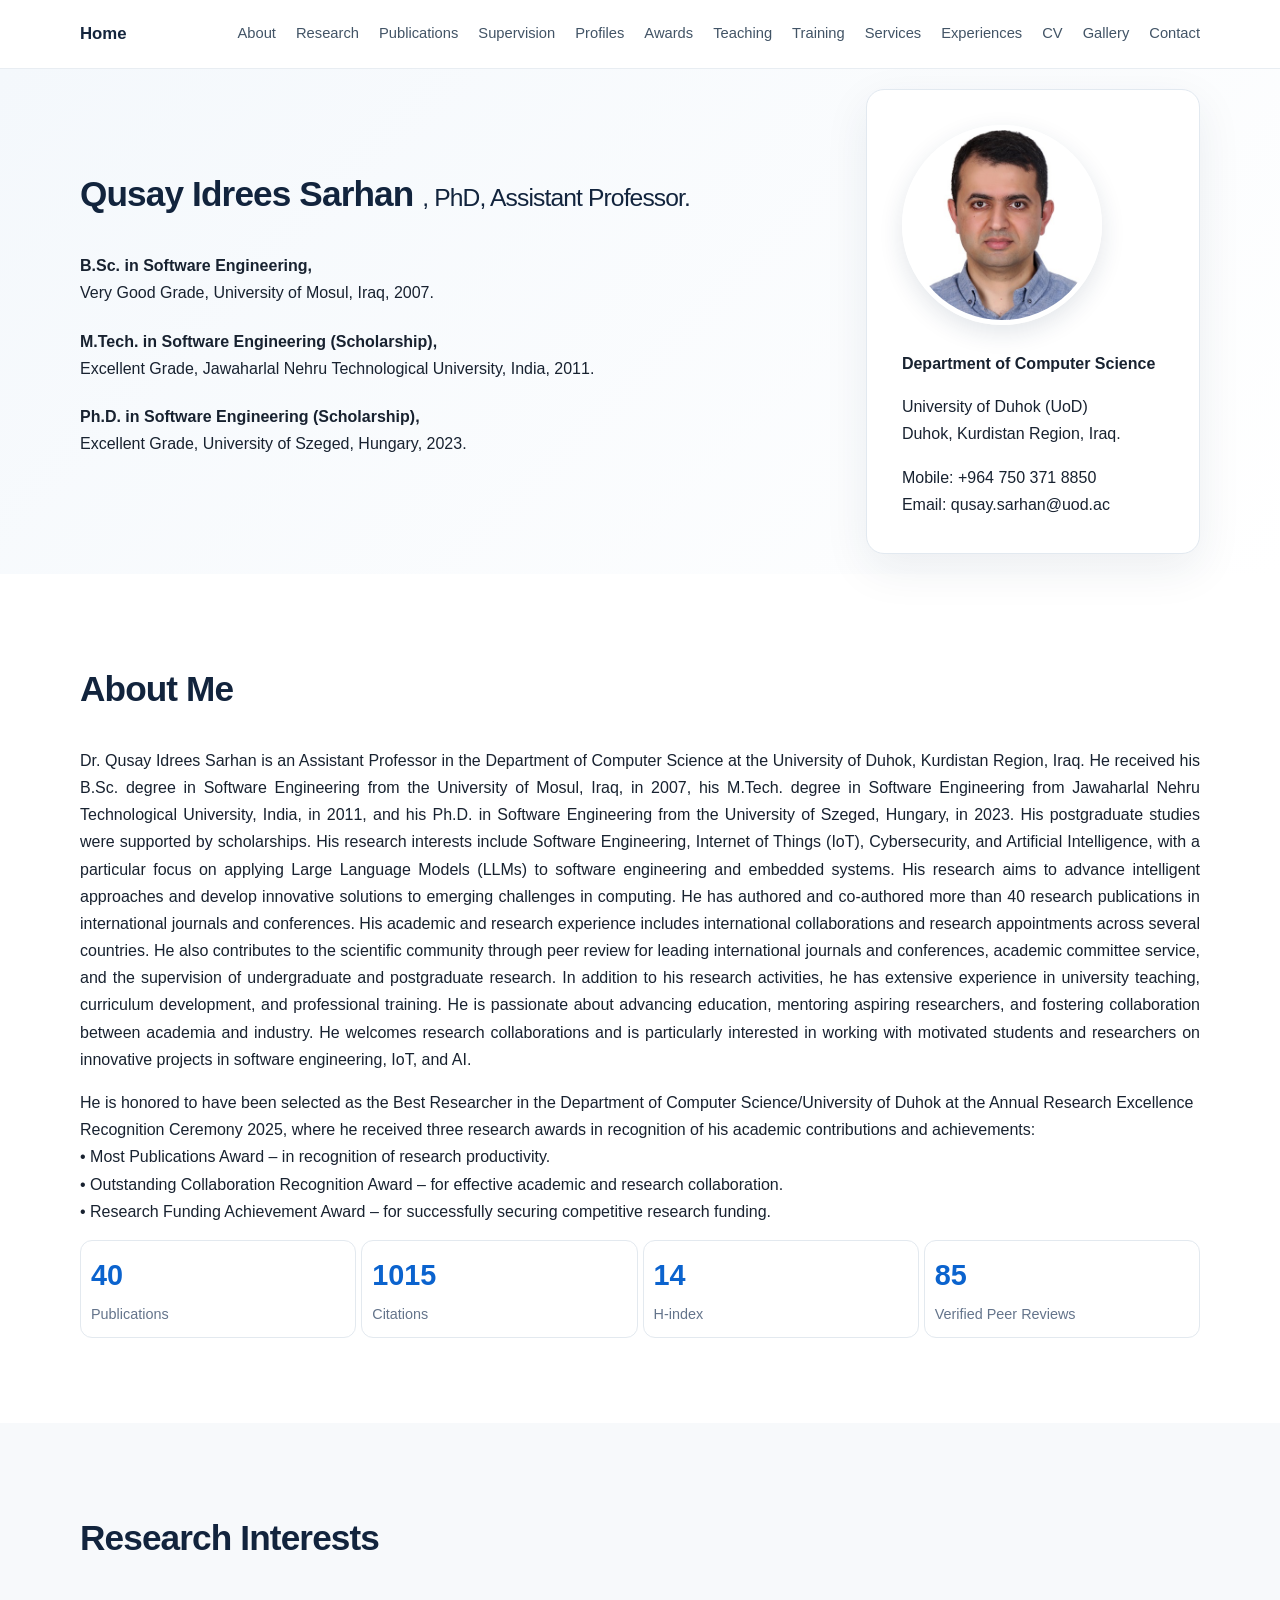
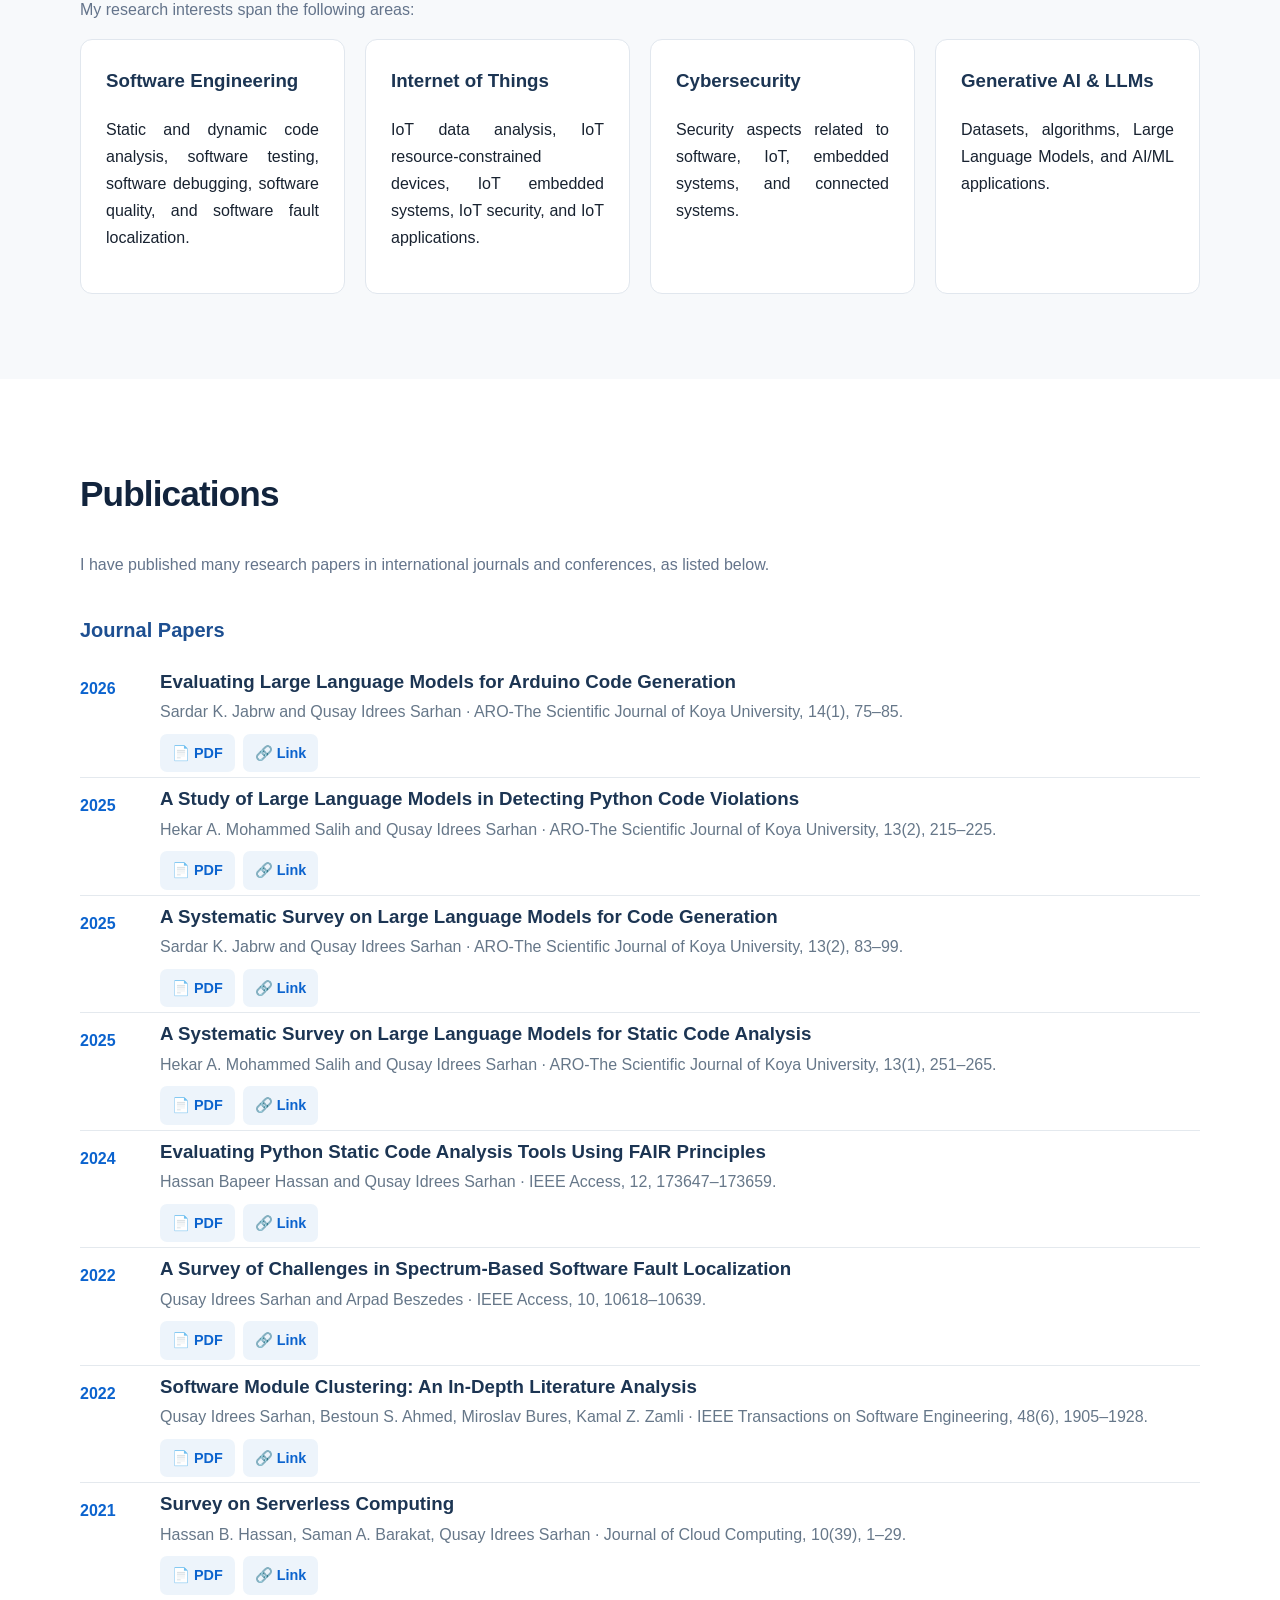
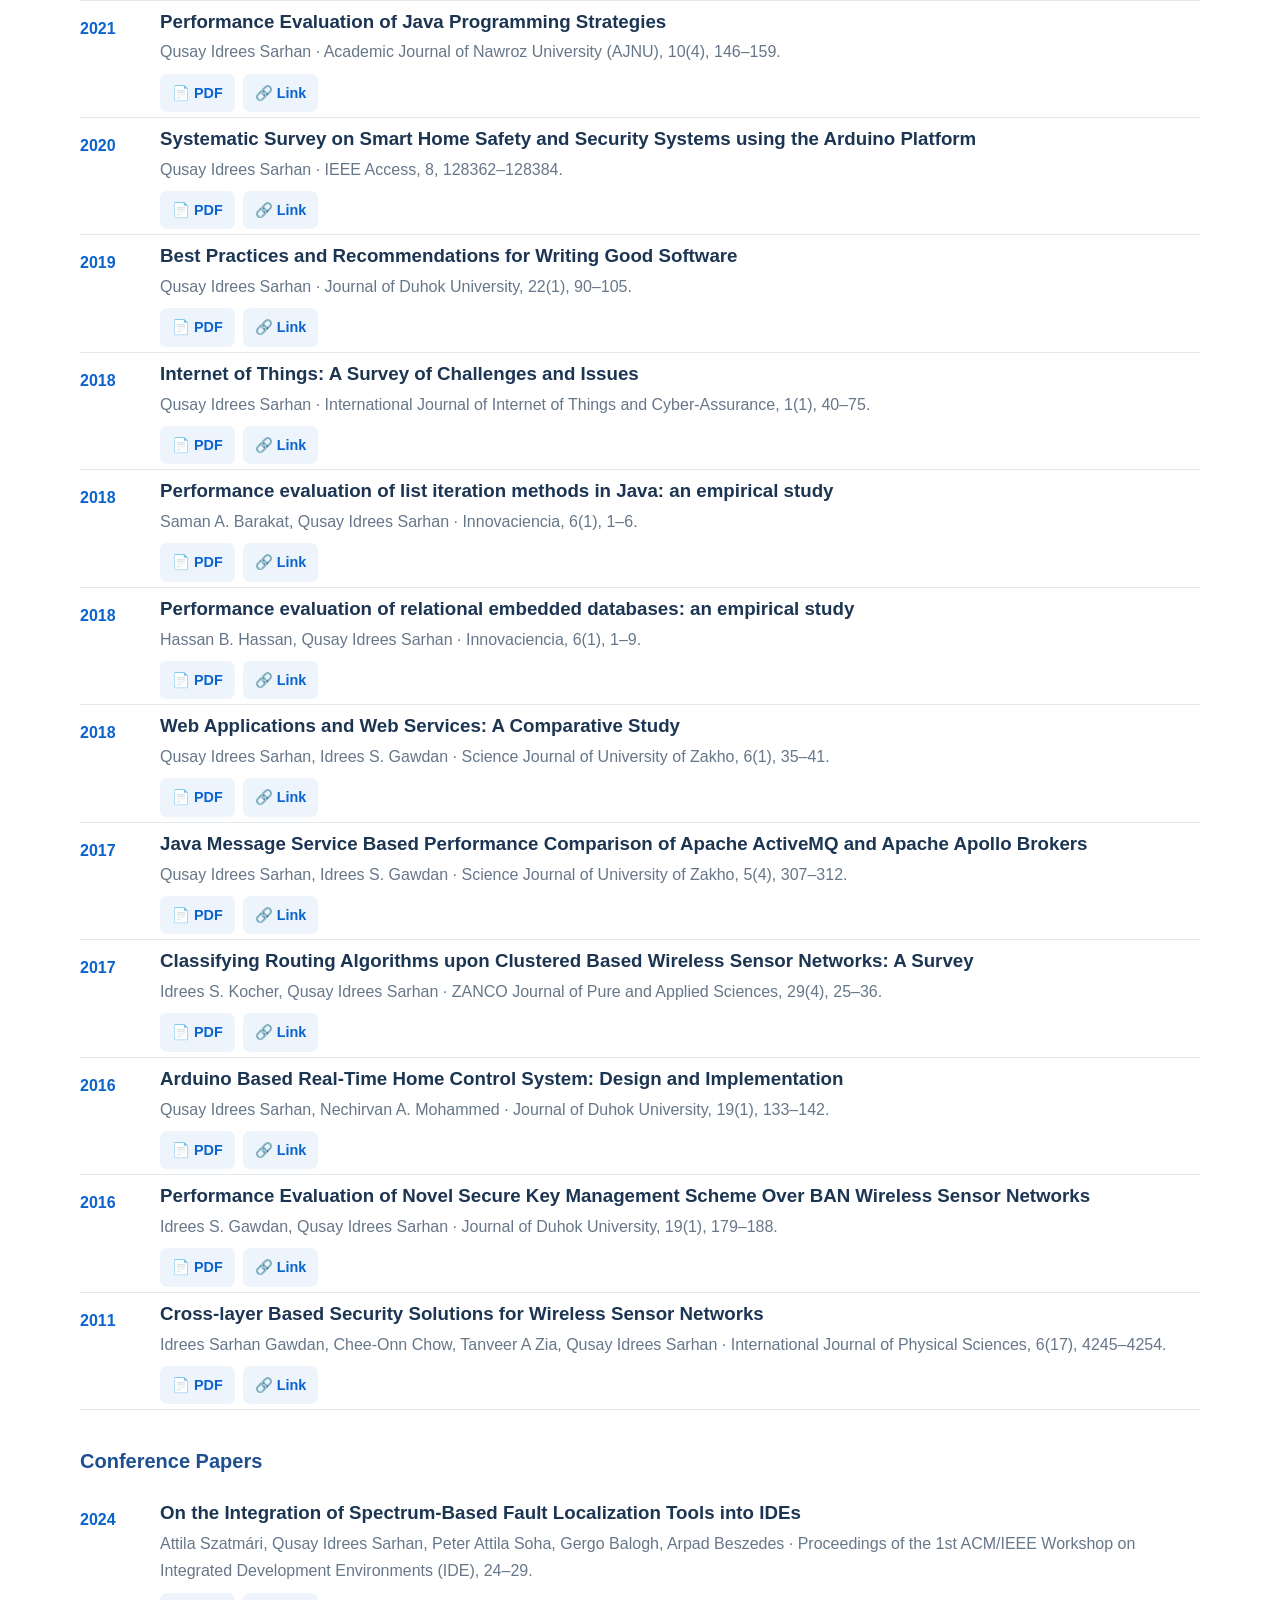
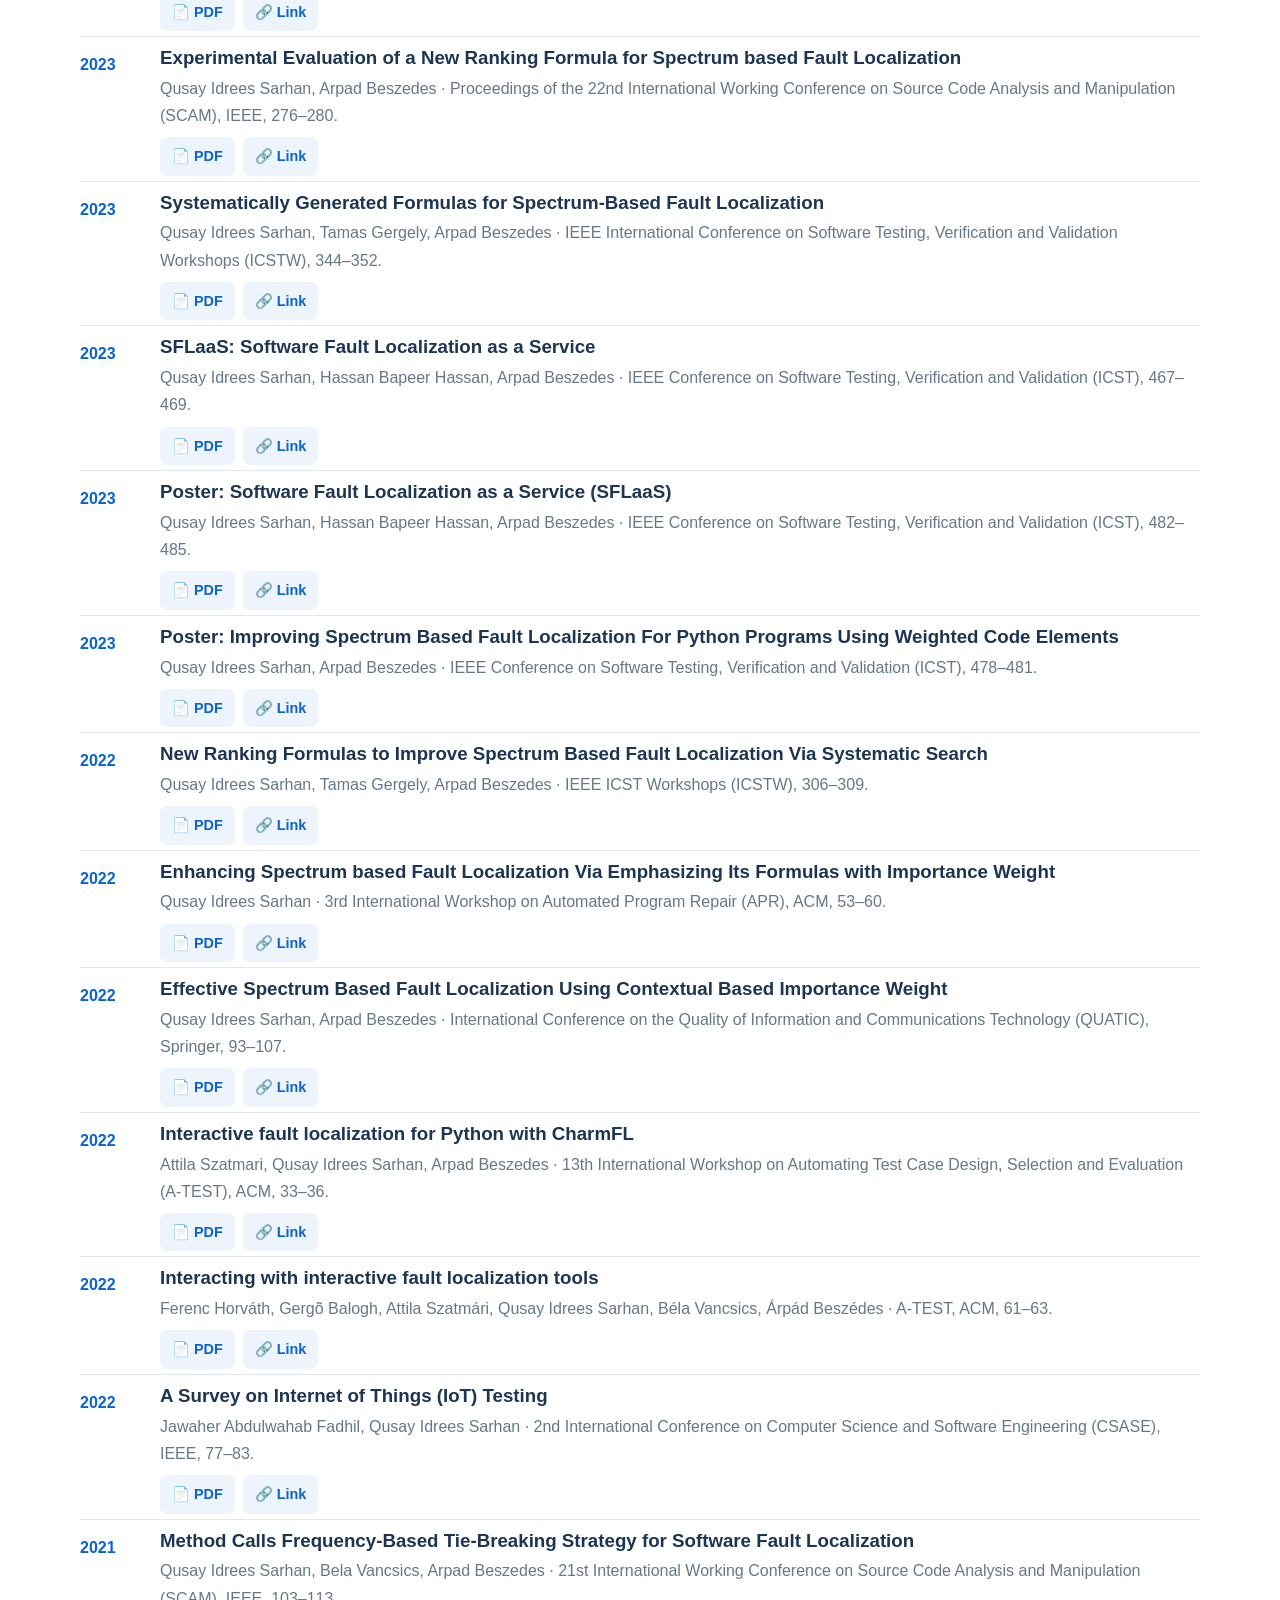
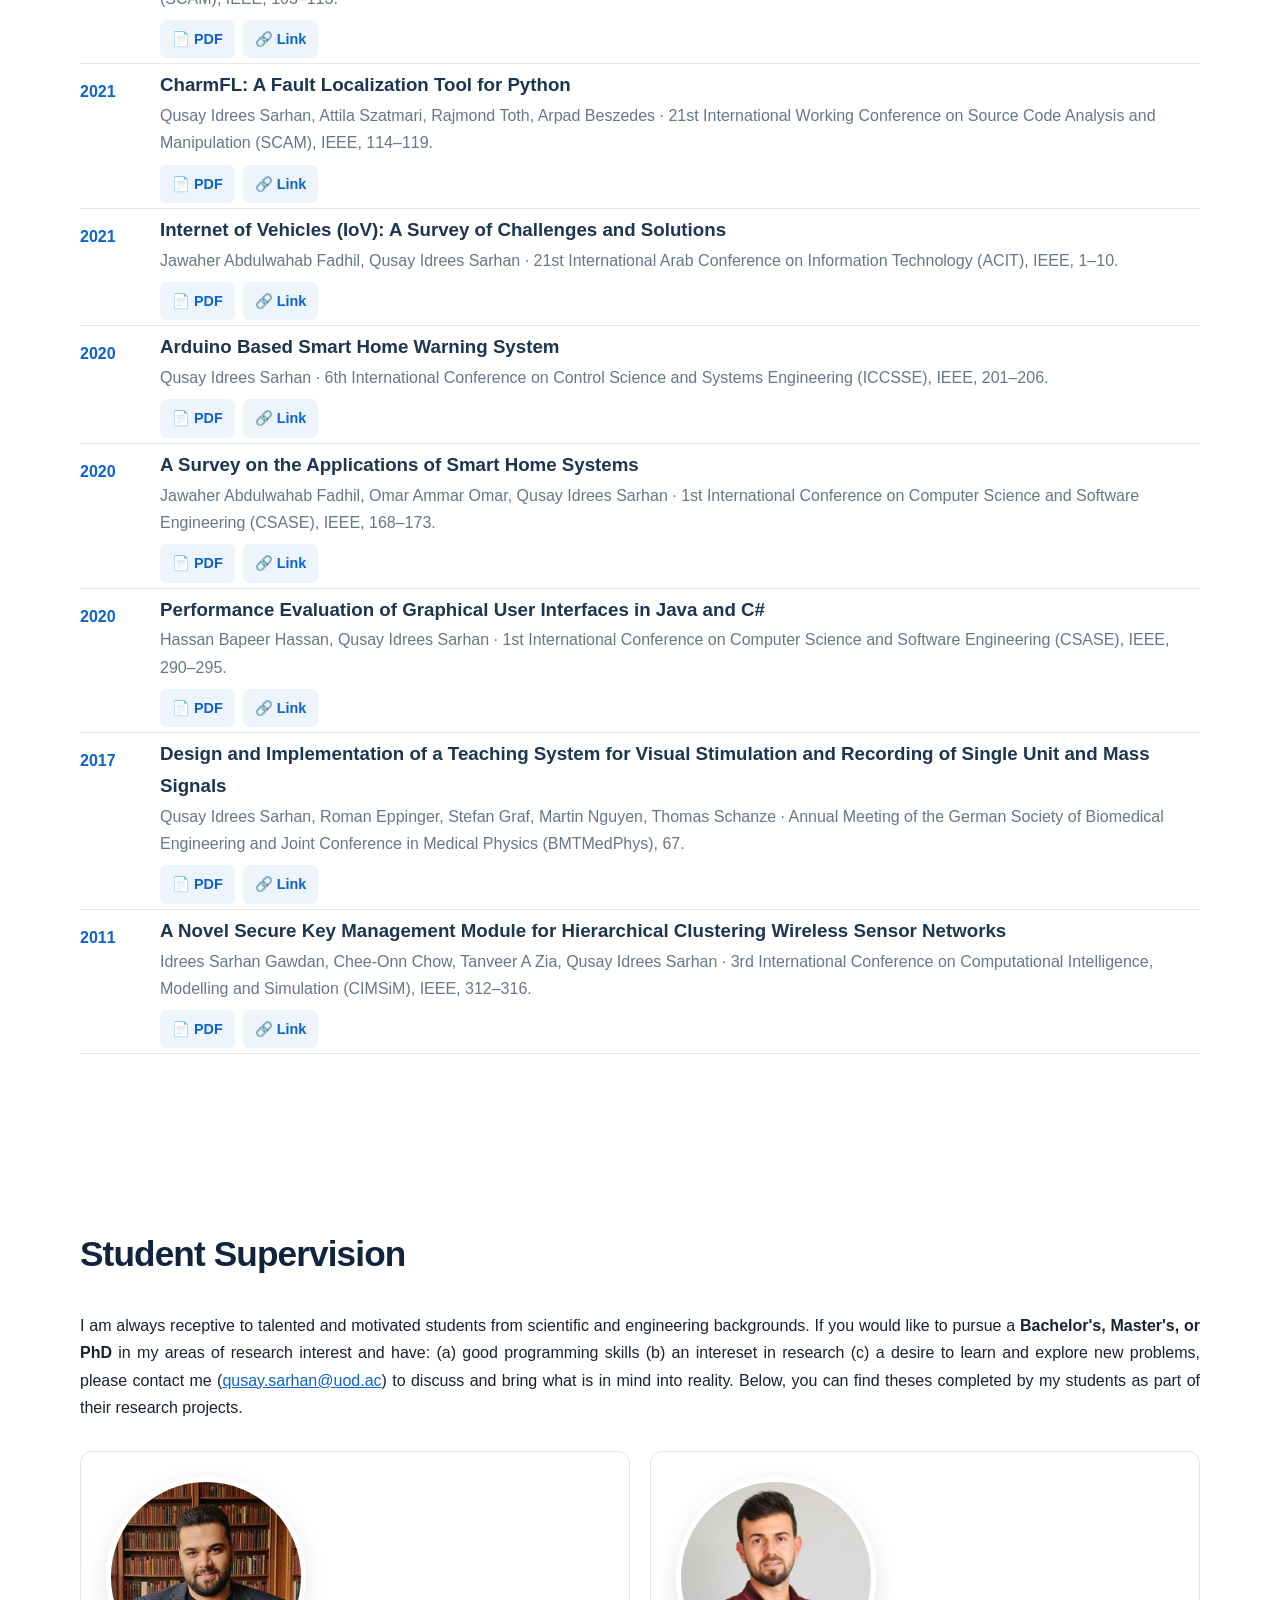
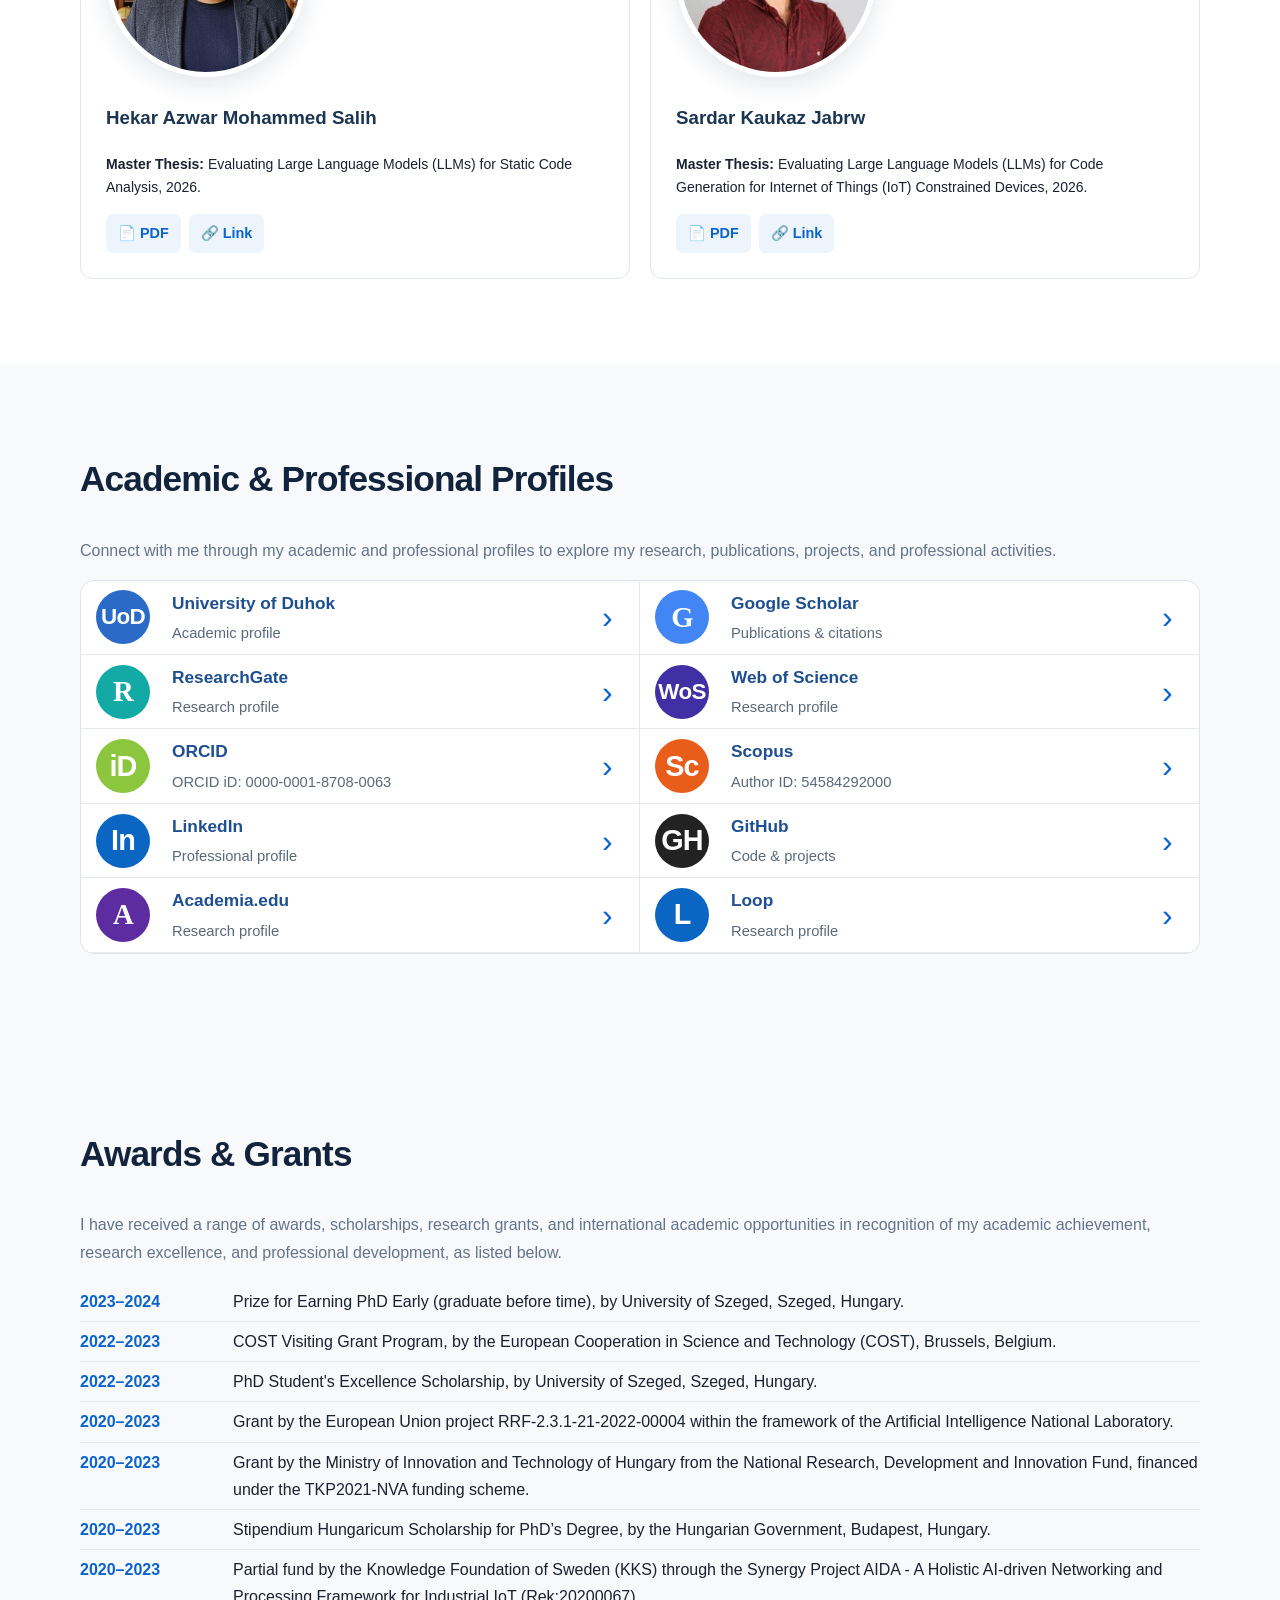
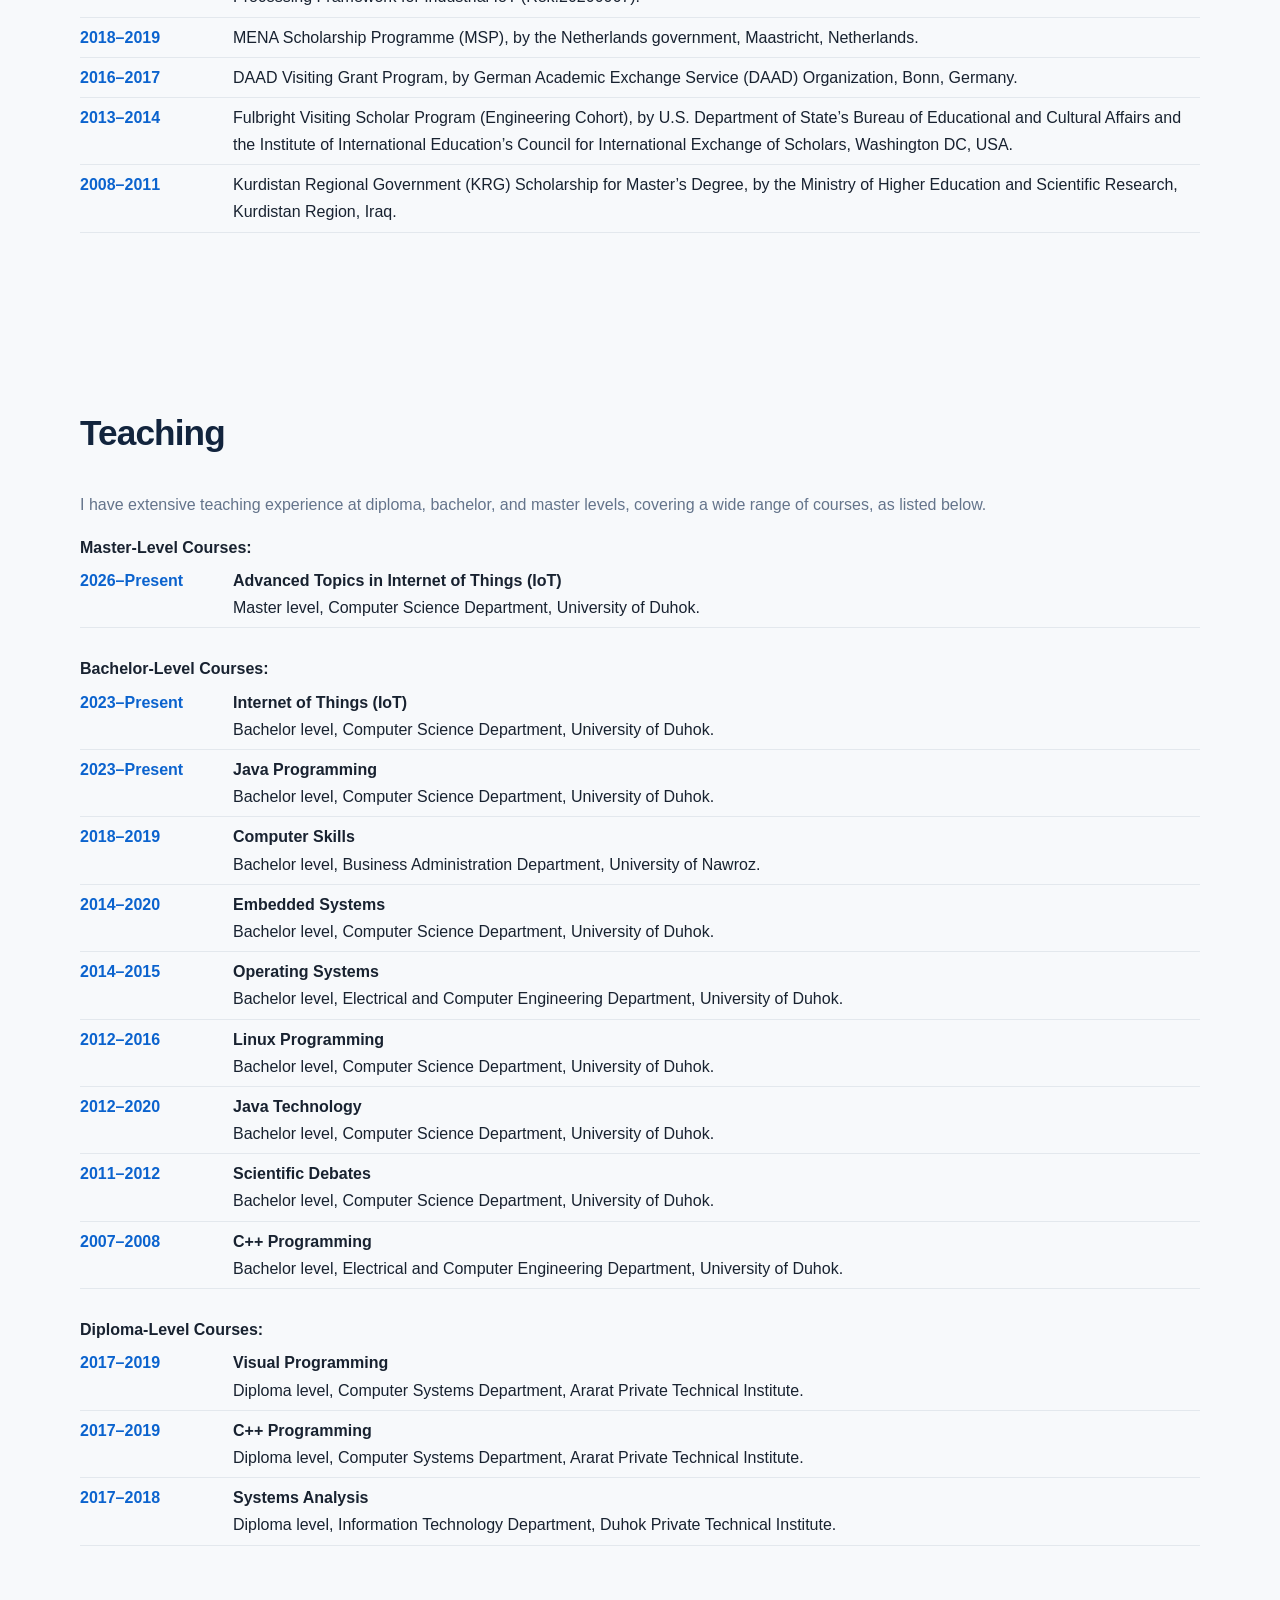
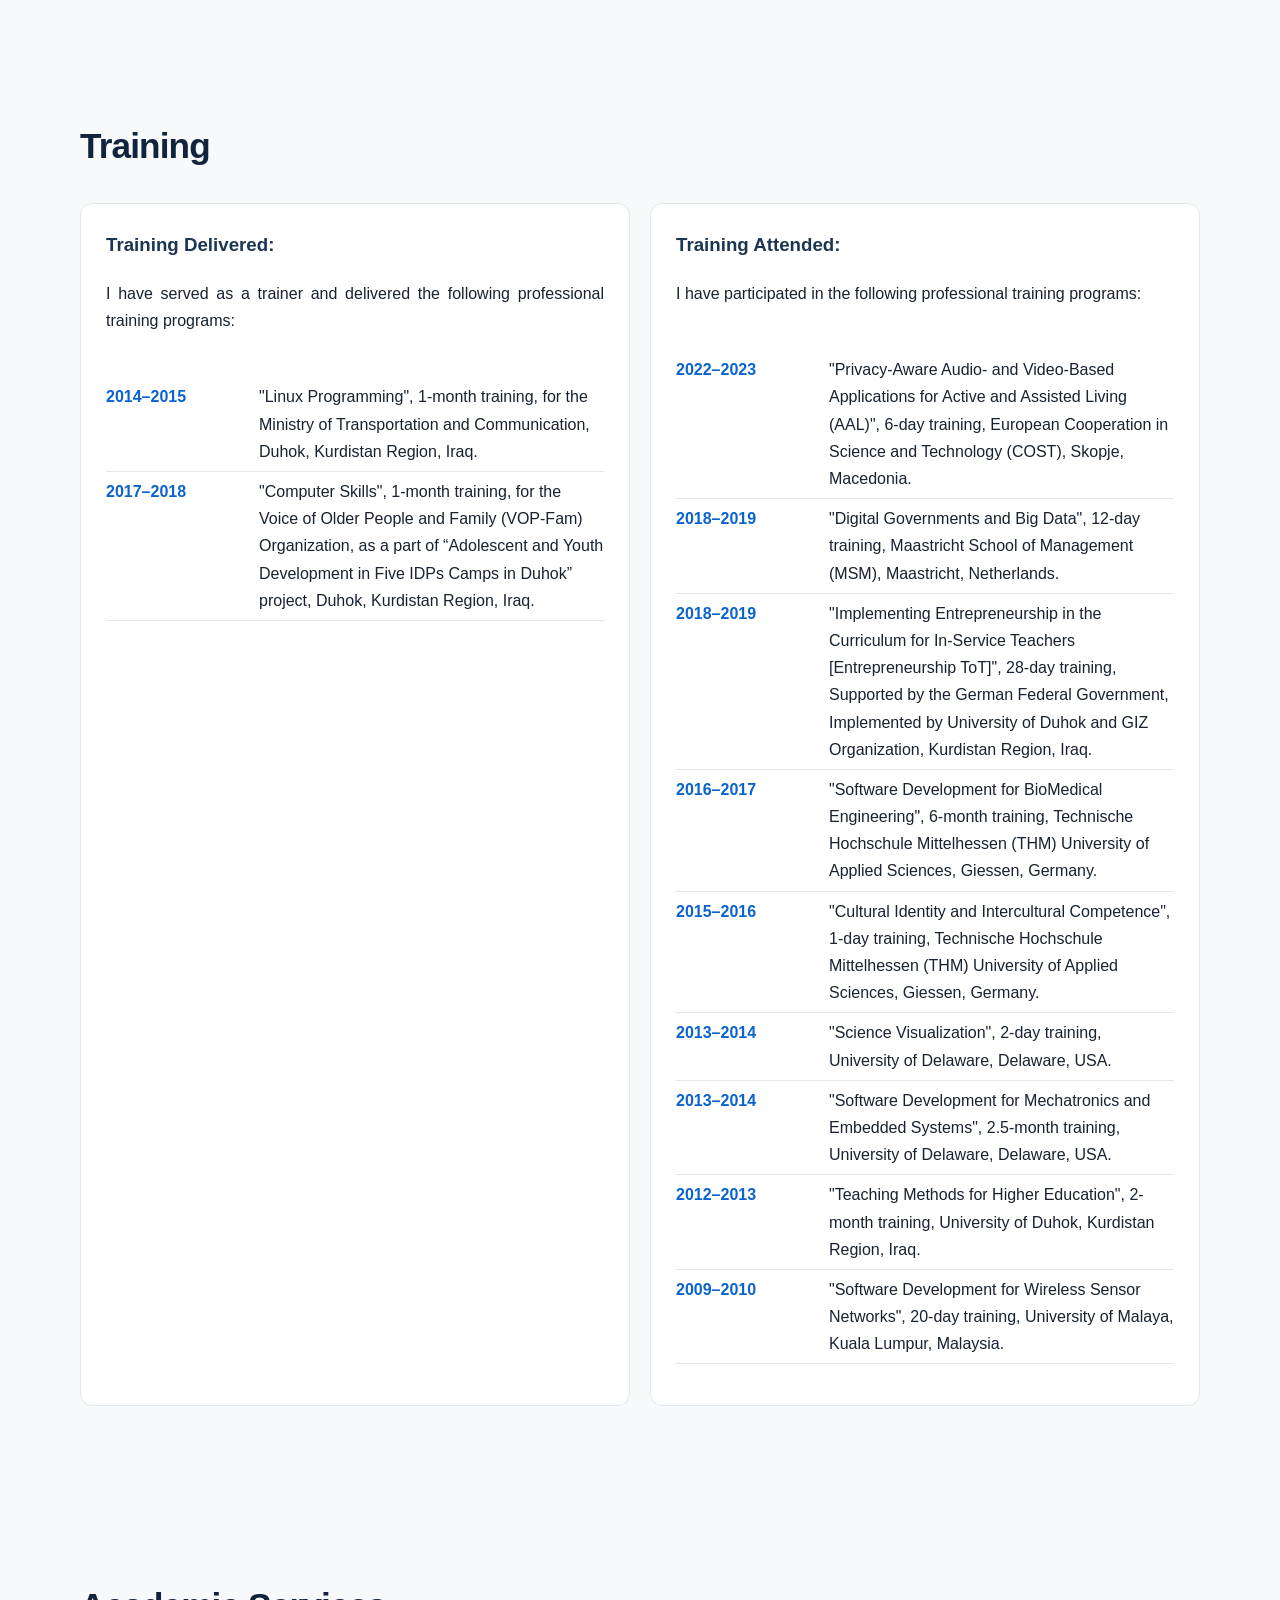
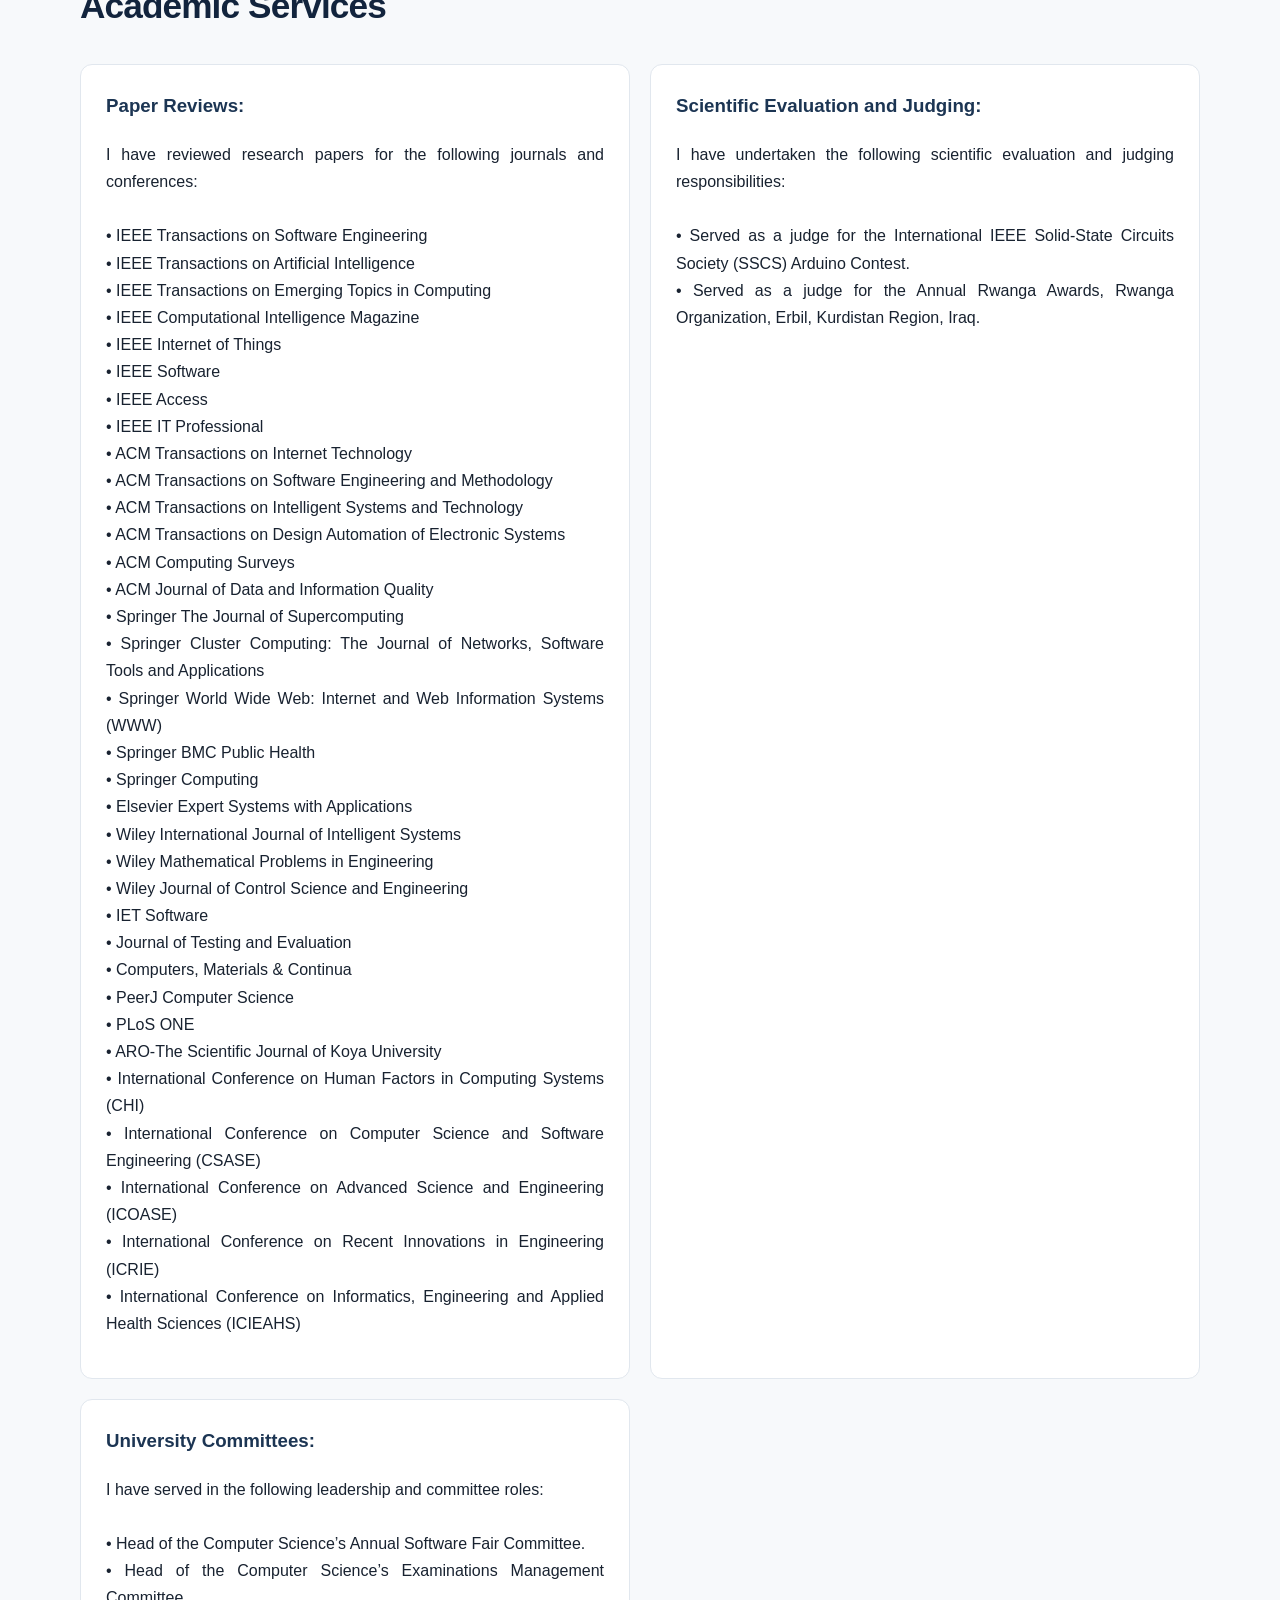
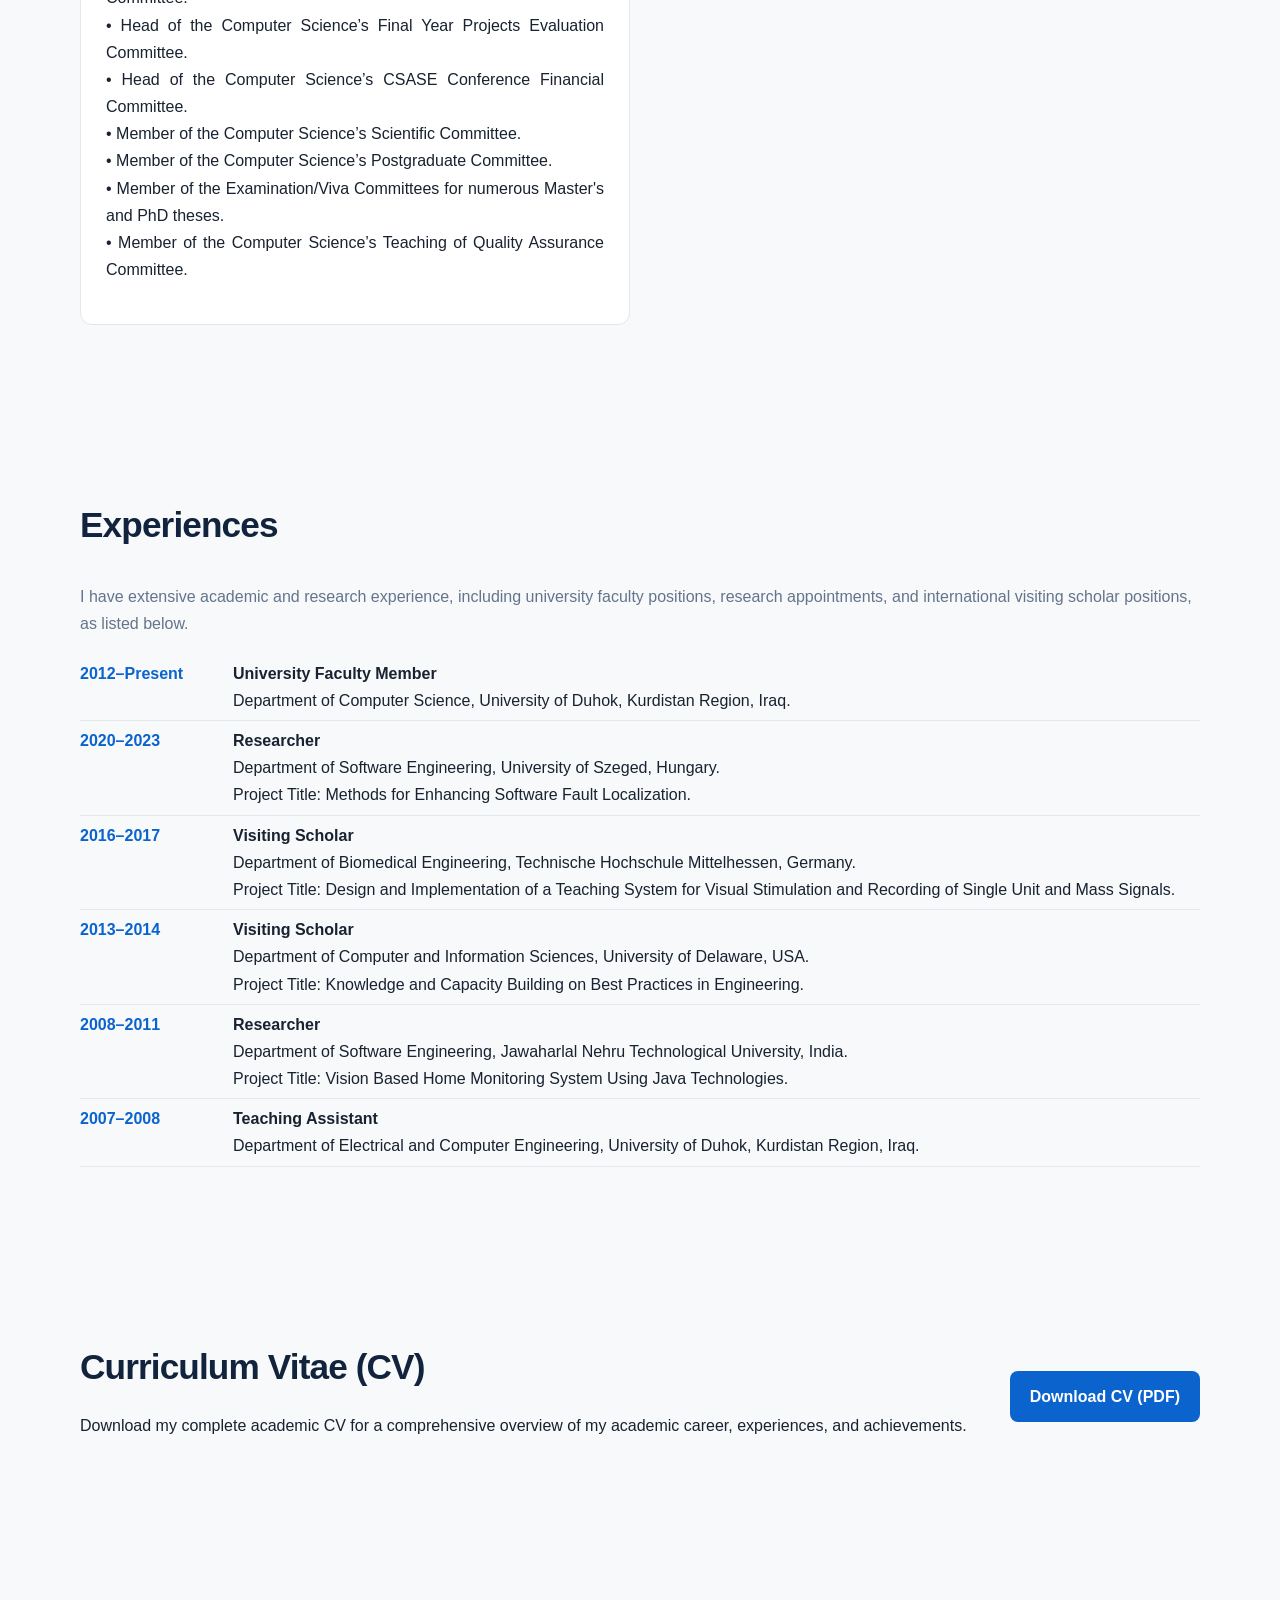
==== commit 5f501a5f: "Add files via upload" ====
--- a/index.html
+++ b/index.html
@@ -563,19 +563,18 @@
 <h2>Teaching</h2>
 <p class="section-intro"> I have extensive teaching experience at diploma, bachelor, and master levels, covering a wide range of courses, as listed below.</p>
 
-Master-Level Courses:
+<strong>Master-Level Courses:</strong>
 <div class="timeline">
 <div><span>2026–Present</span><p><strong>Advanced Topics in Internet of Things (IoT)</strong><br/>Master level, Computer Science Department, University of Duhok.</p></div>
 </div>
 
-Bachelor-Level Courses:
+<br/>
+
+<strong>Bachelor-Level Courses:</strong>
 <div class="timeline">
 <div><span>2023–Present</span><p><strong>Internet of Things (IoT)</strong><br/>Bachelor level, Computer Science Department, University of Duhok.</p></div>
 <div><span>2023–Present</span><p><strong>Java Programming</strong><br/>Bachelor level, Computer Science Department, University of Duhok.</p></div>
 <div><span>2018–2019</span><p><strong>Computer Skills</strong><br/>Bachelor level, Business Administration Department, University of Nawroz.</p></div>
-<div><span>2017–2019</span><p><strong>Visual Programming</strong><br/>Diploma level, Computer Systems Department, Ararat Private Technical Institute.</p></div>
-<div><span>2017–2019</span><p><strong>C++ Programming</strong><br/>Diploma level, Computer Systems Department, Ararat Private Technical Institute.</p></div>
-<div><span>2017–2018</span><p><strong>Systems Analysis</strong><br/>Diploma level, Information Technology Department, Duhok Private Technical Institute.</p></div>
 <div><span>2014–2020</span><p><strong>Embedded Systems</strong><br/>Bachelor level, Computer Science Department, University of Duhok.</p></div>
 <div><span>2014–2015</span><p><strong>Operating Systems</strong><br/>Bachelor level, Electrical and Computer Engineering Department, University of Duhok.</p></div>
 <div><span>2012–2016</span><p><strong>Linux Programming</strong><br/>Bachelor level, Computer Science Department, University of Duhok.</p></div>
@@ -583,6 +582,16 @@
 <div><span>2011–2012</span><p><strong>Scientific Debates</strong><br/>Bachelor level, Computer Science Department, University of Duhok.</p></div>
 <div><span>2007–2008</span><p><strong>C++ Programming</strong><br/>Bachelor level, Electrical and Computer Engineering Department, University of Duhok.</p></div>
 </div>
+
+<br/>
+
+<strong>Diploma-Level Courses:</strong>
+<div class="timeline">
+<div><span>2017–2019</span><p><strong>Visual Programming</strong><br/>Diploma level, Computer Systems Department, Ararat Private Technical Institute.</p></div>
+<div><span>2017–2019</span><p><strong>C++ Programming</strong><br/>Diploma level, Computer Systems Department, Ararat Private Technical Institute.</p></div>
+<div><span>2017–2018</span><p><strong>Systems Analysis</strong><br/>Diploma level, Information Technology Department, Duhok Private Technical Institute.</p></div>
+</div>
+
 </div>
 </section>
 
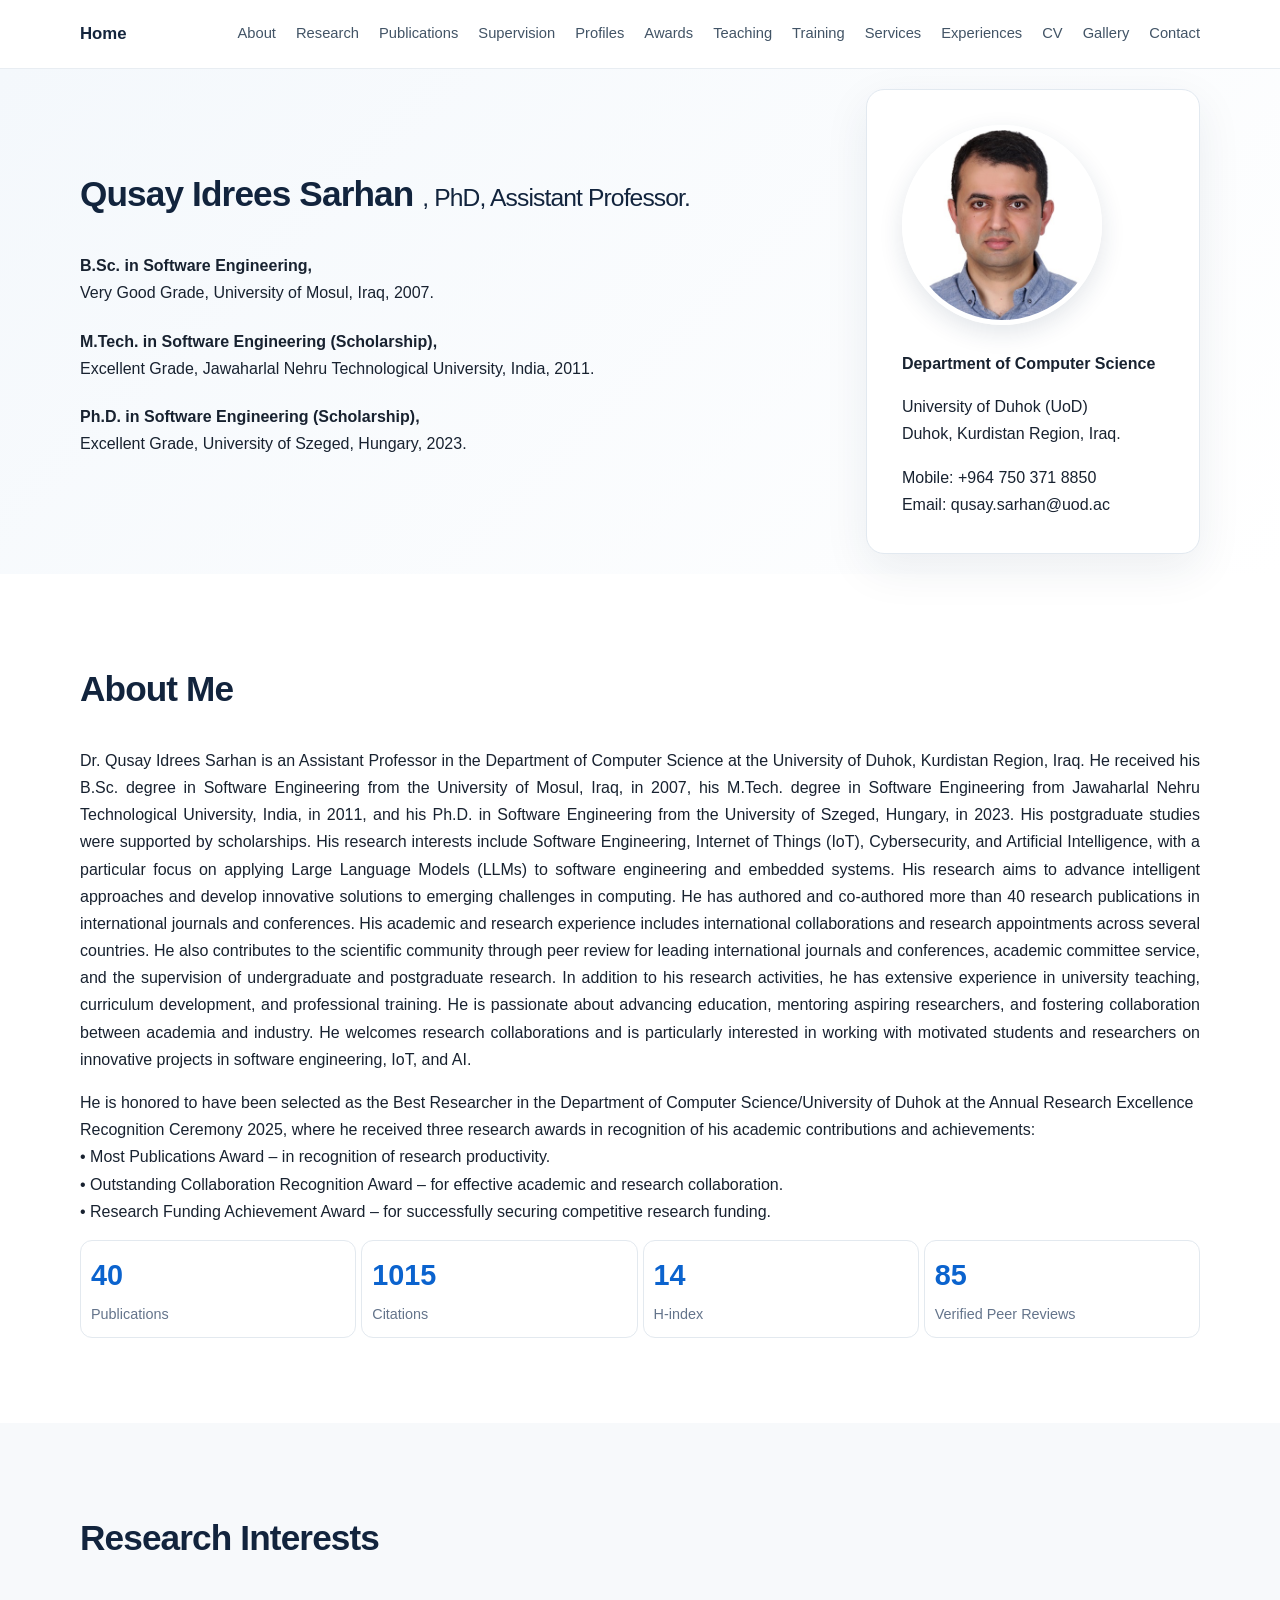
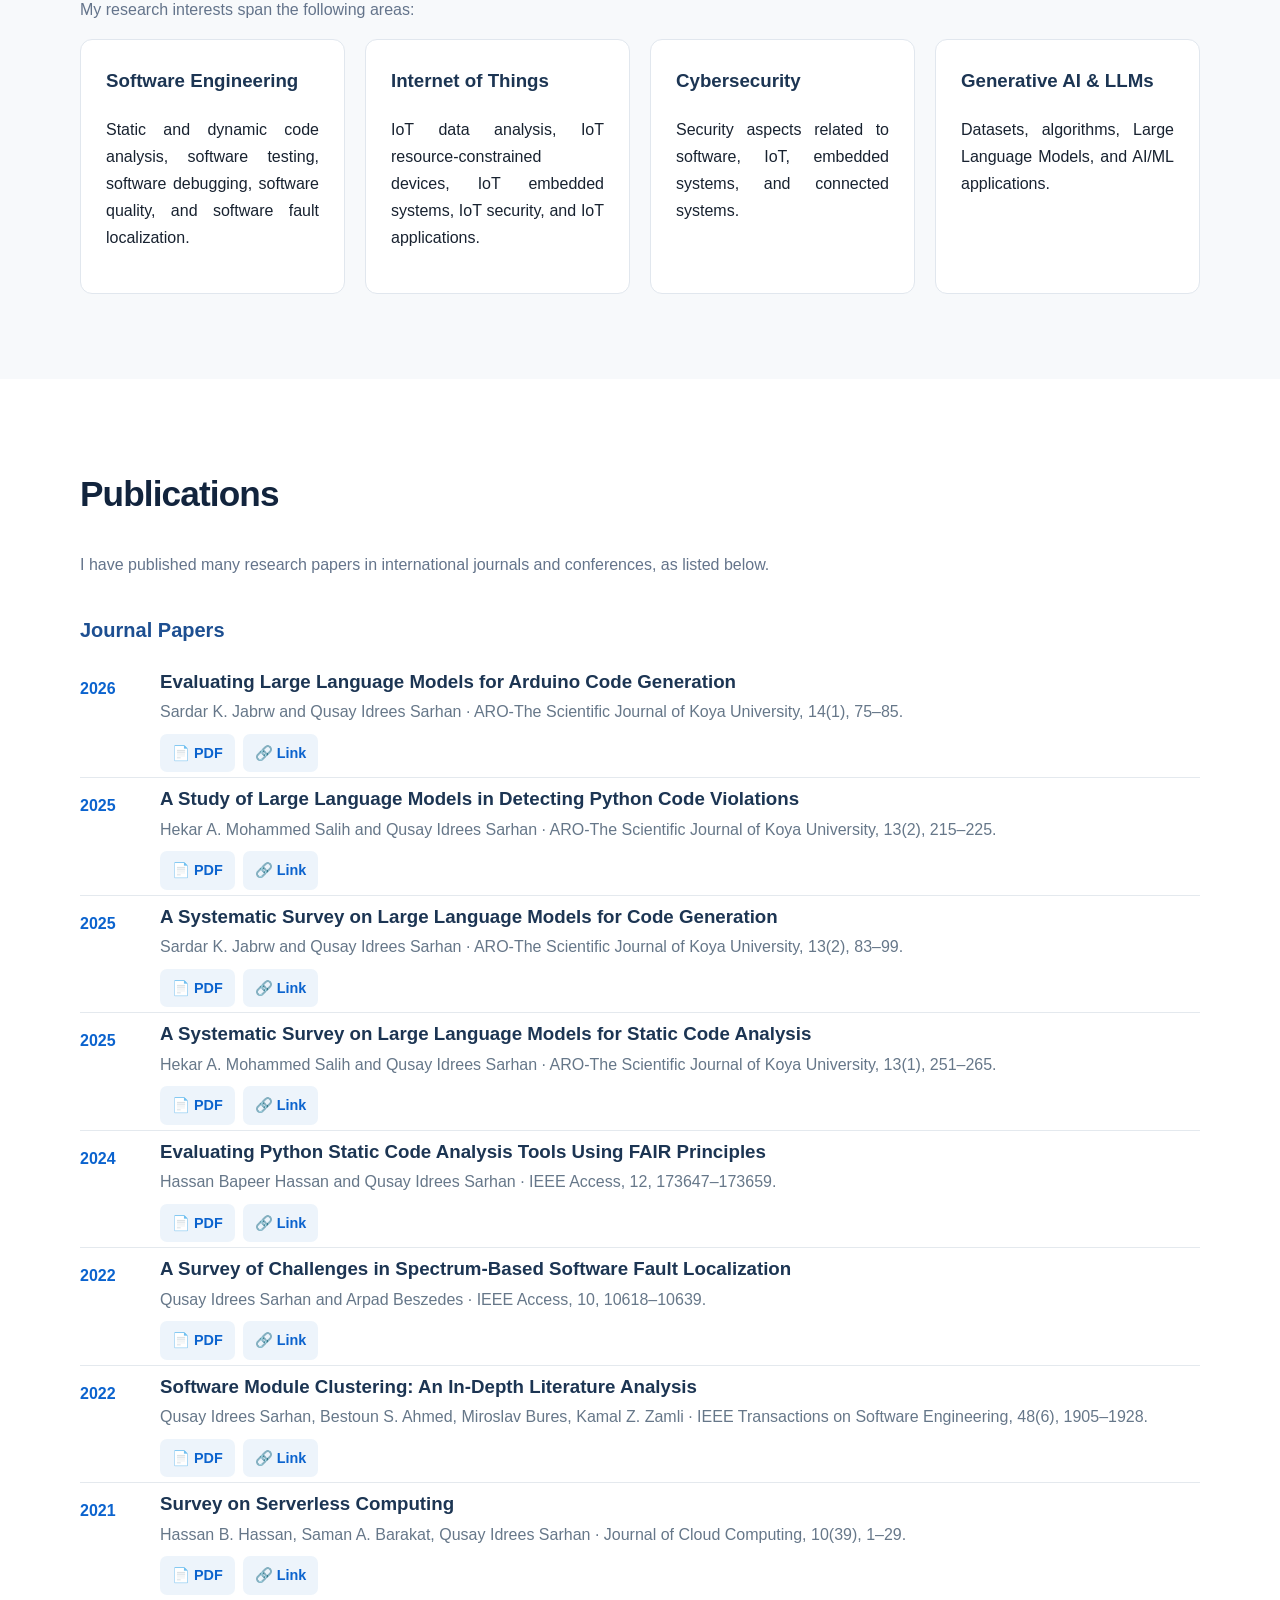
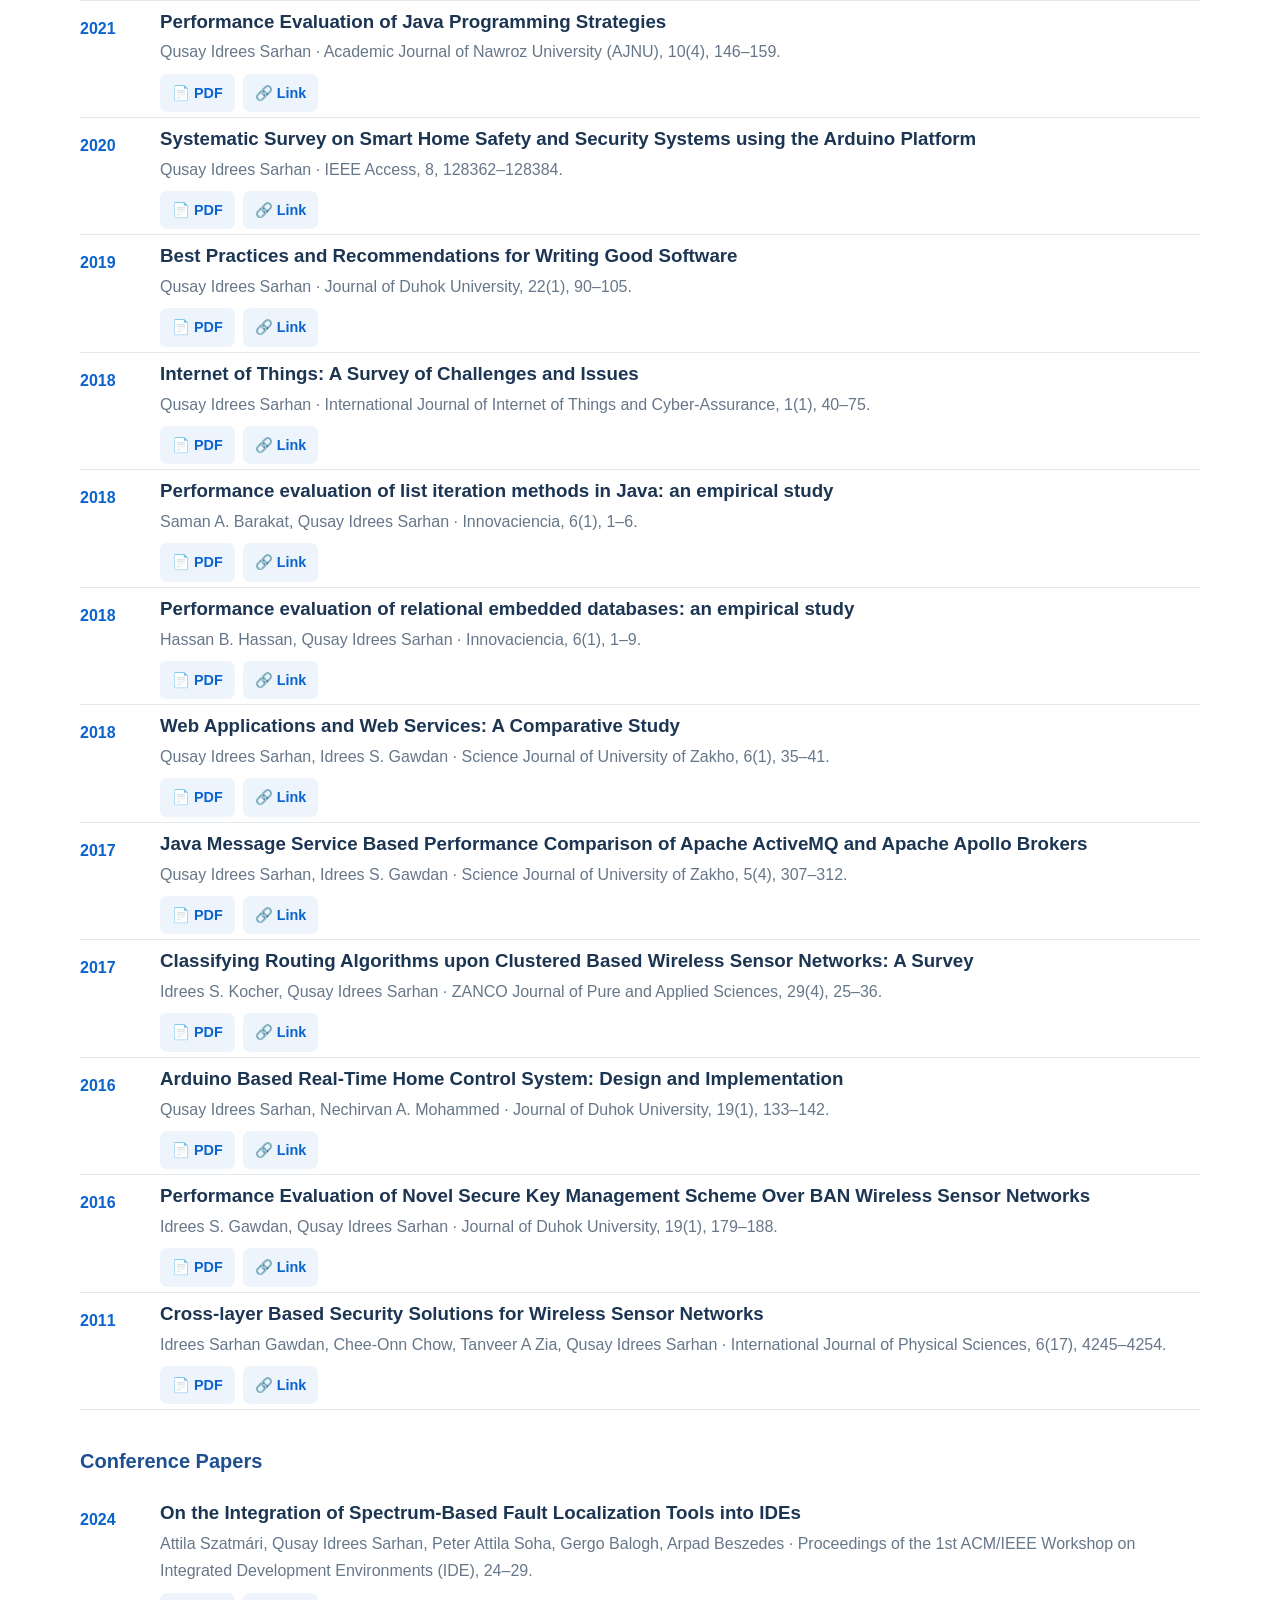
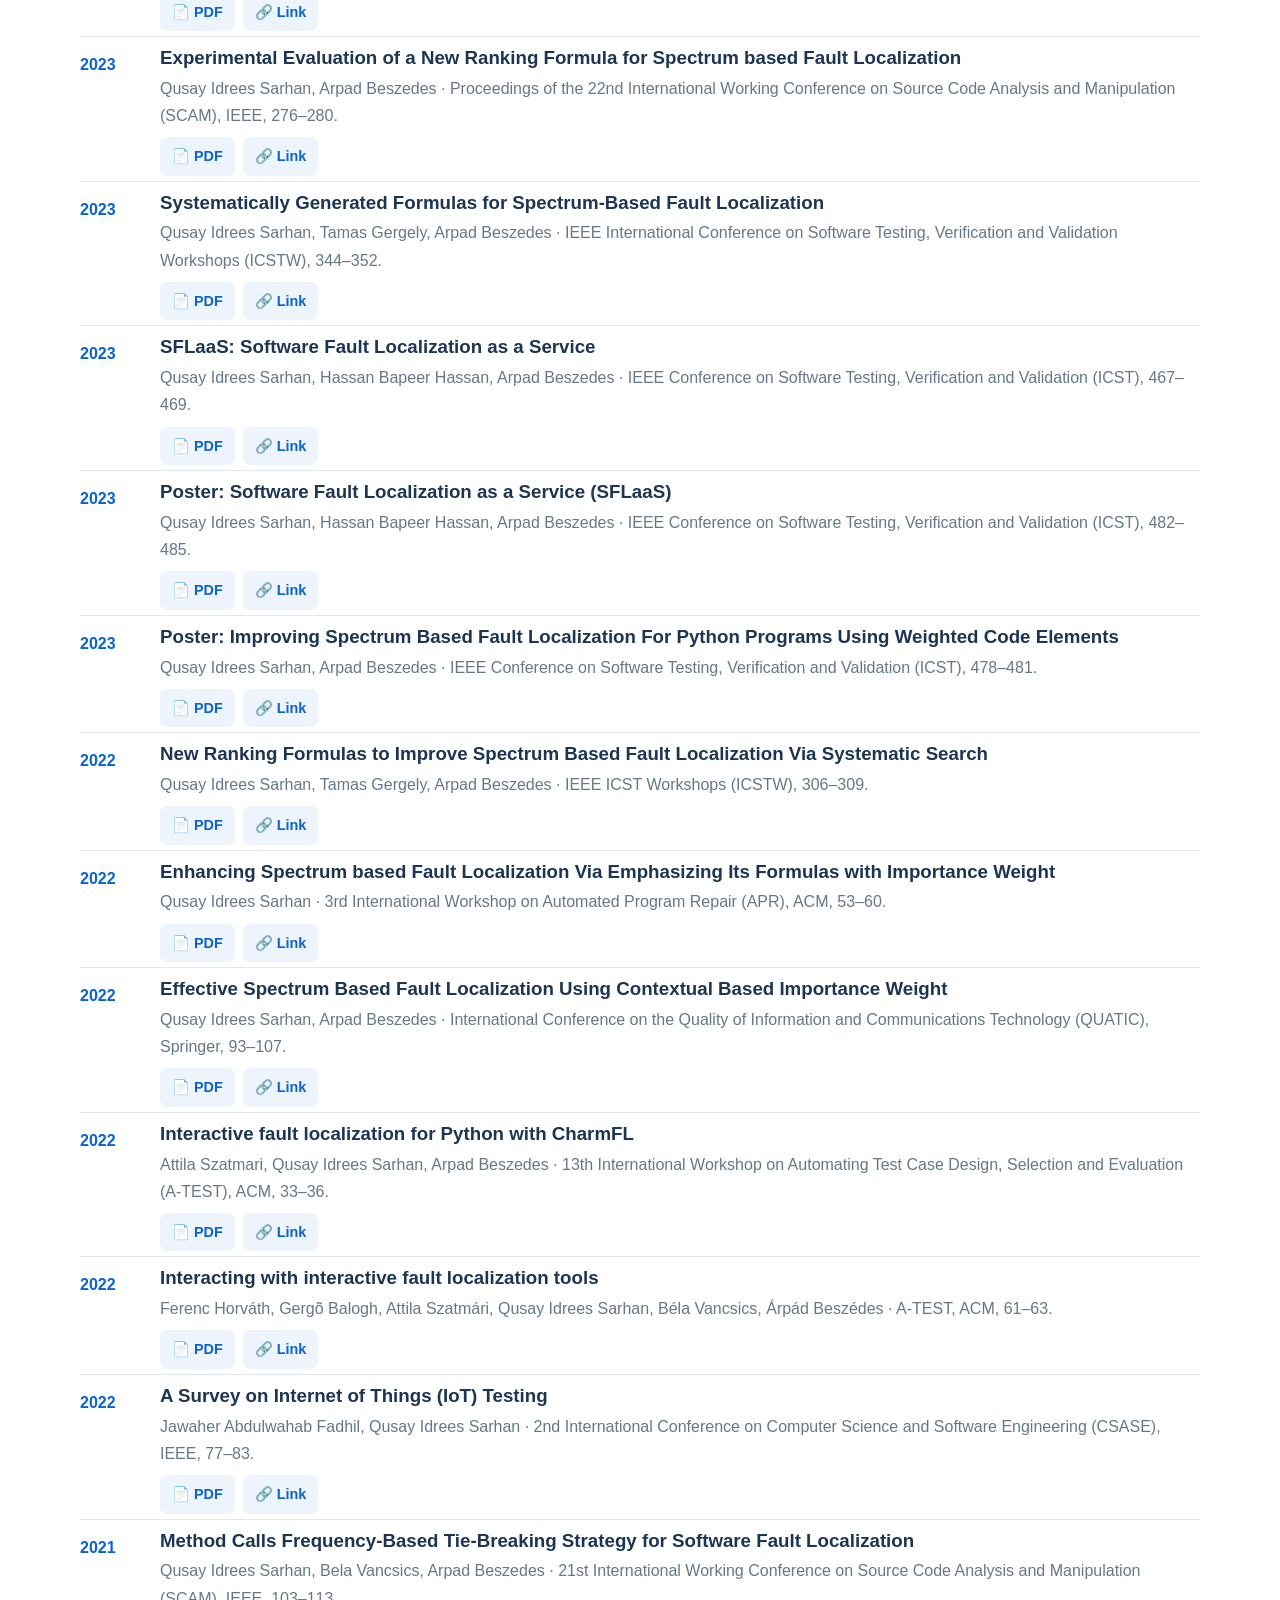
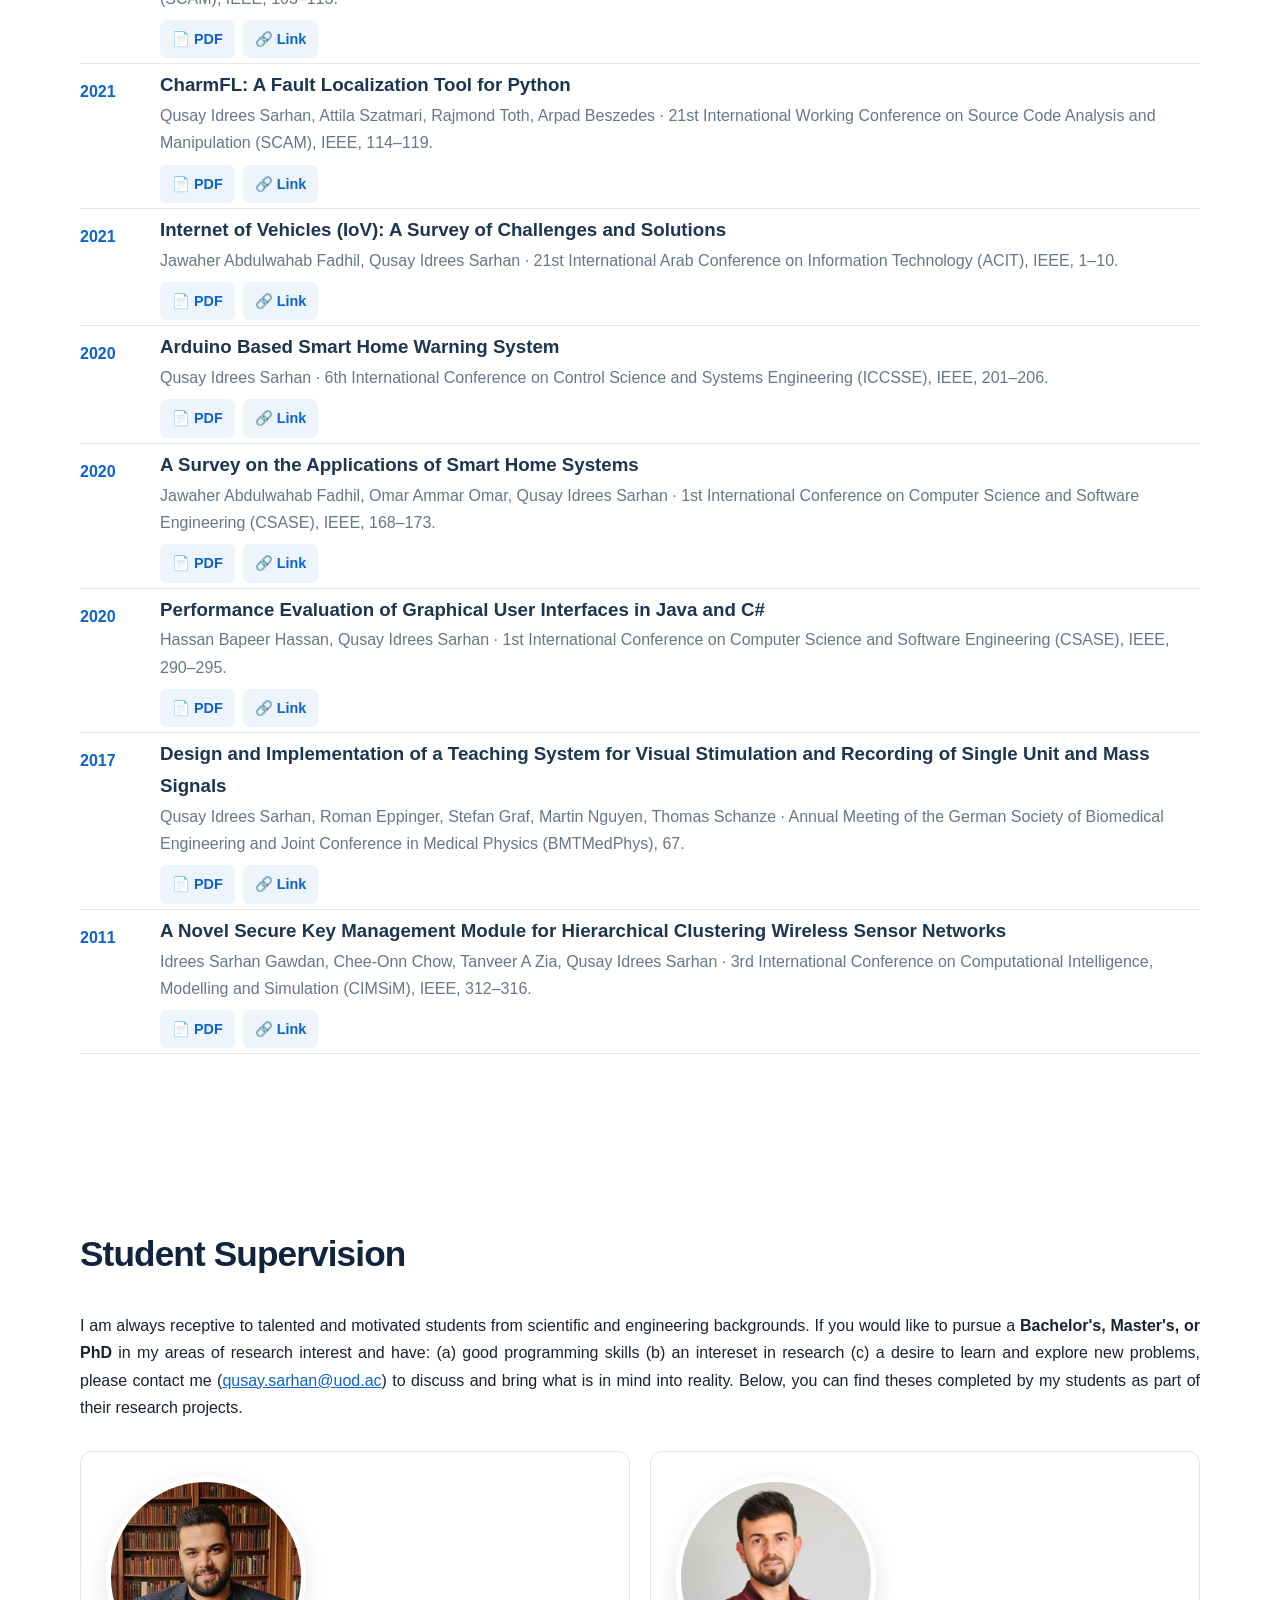
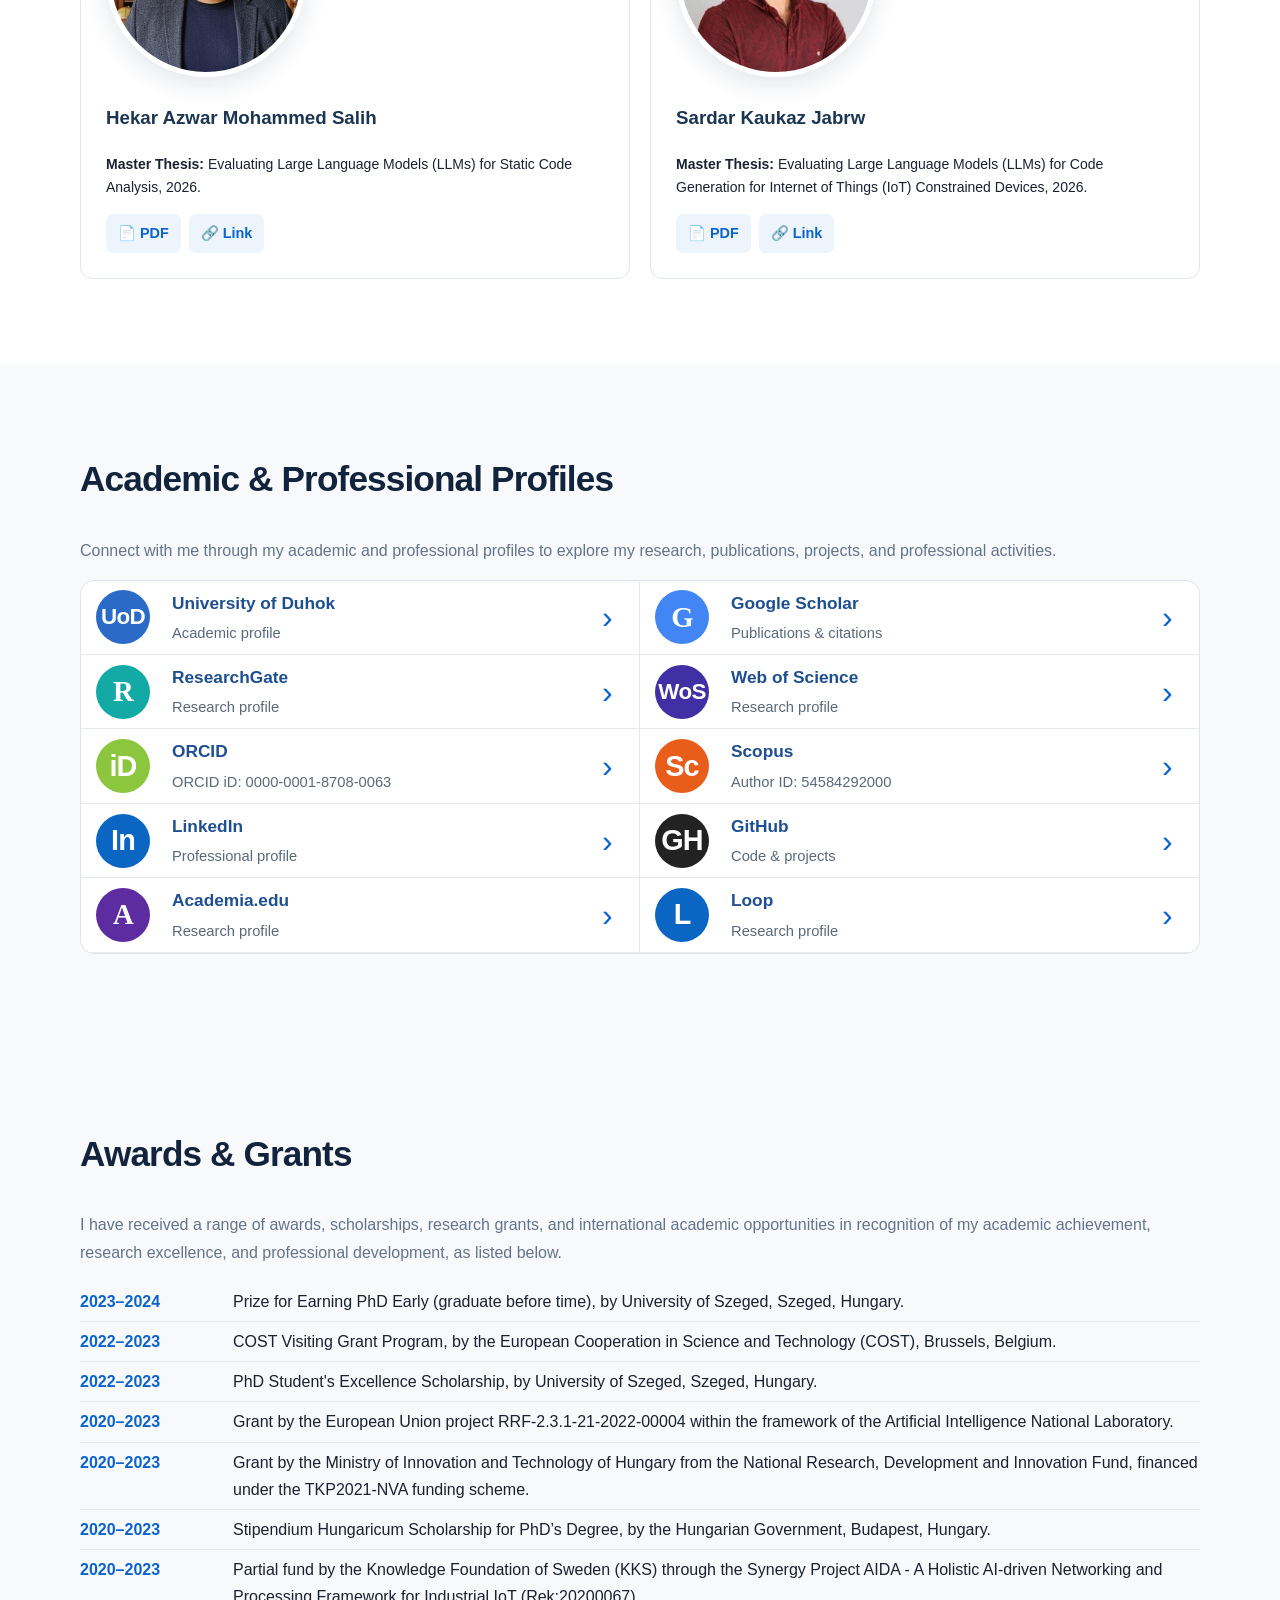
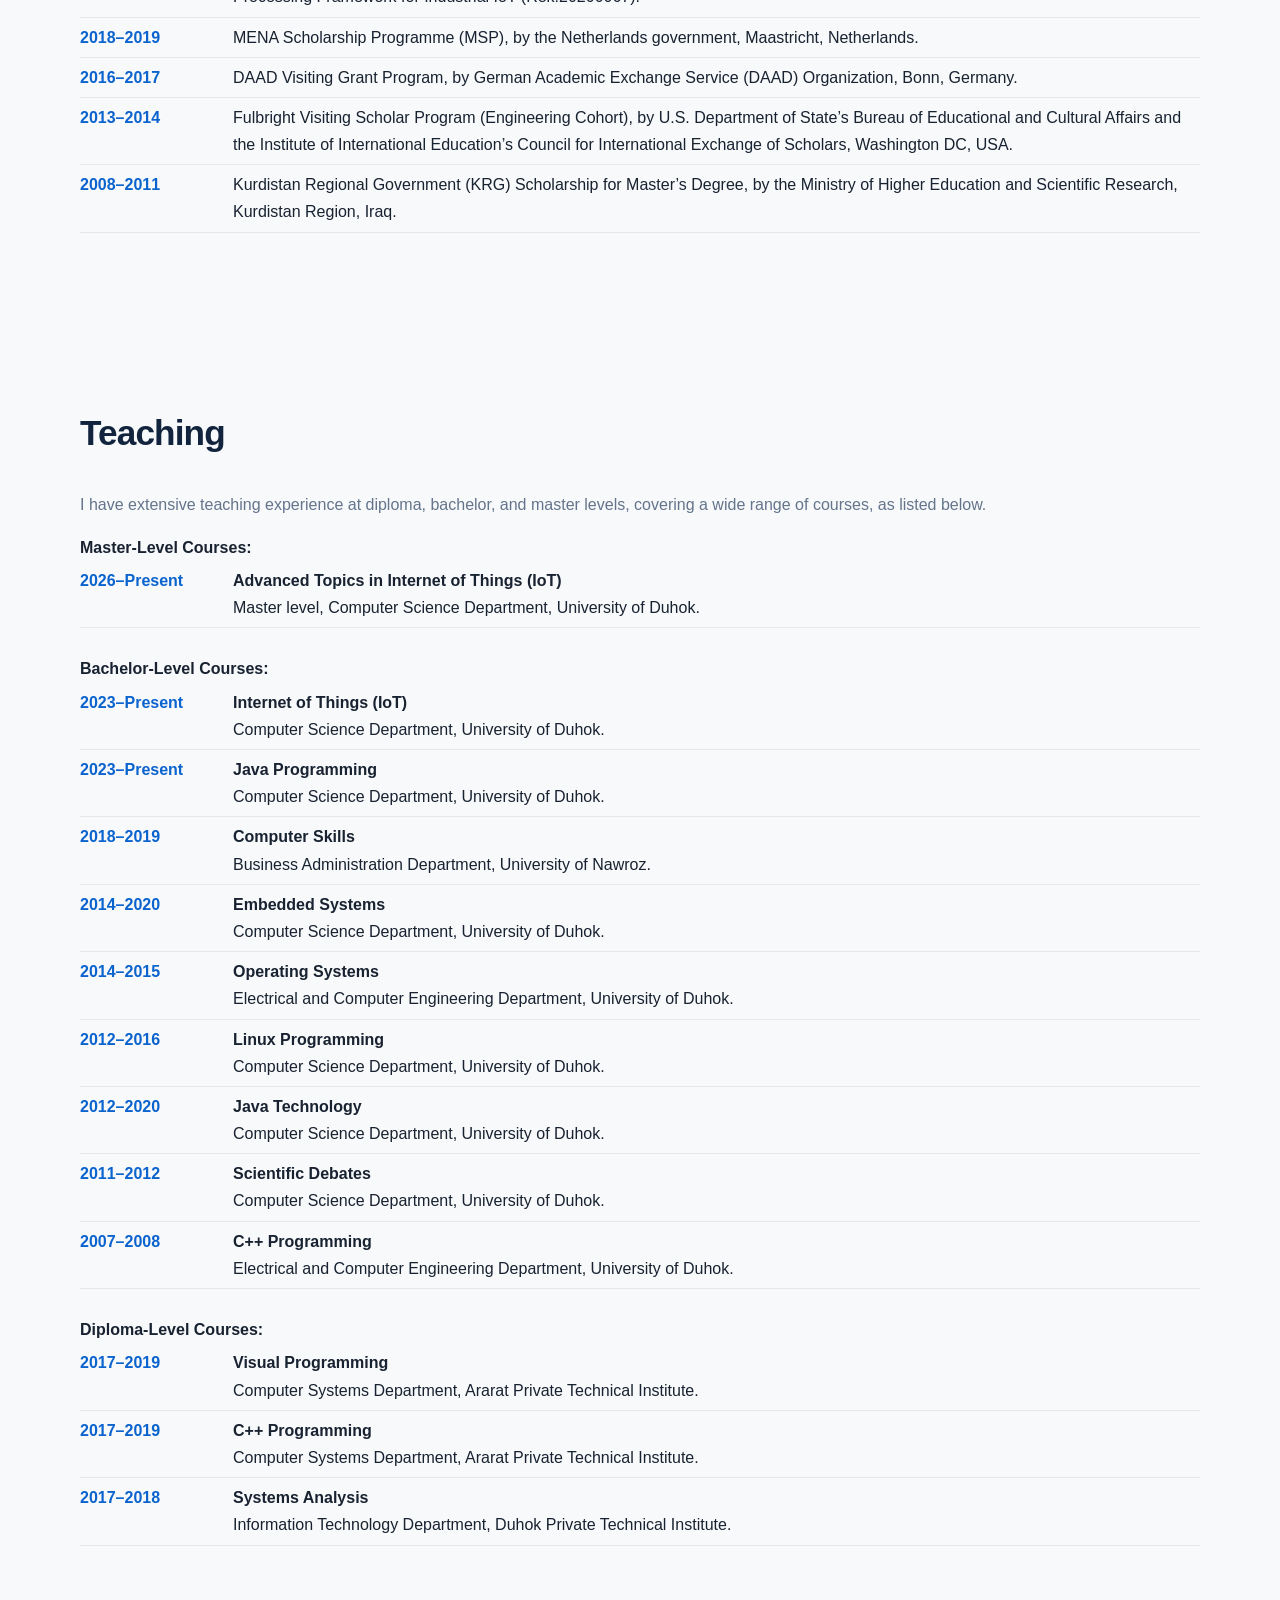
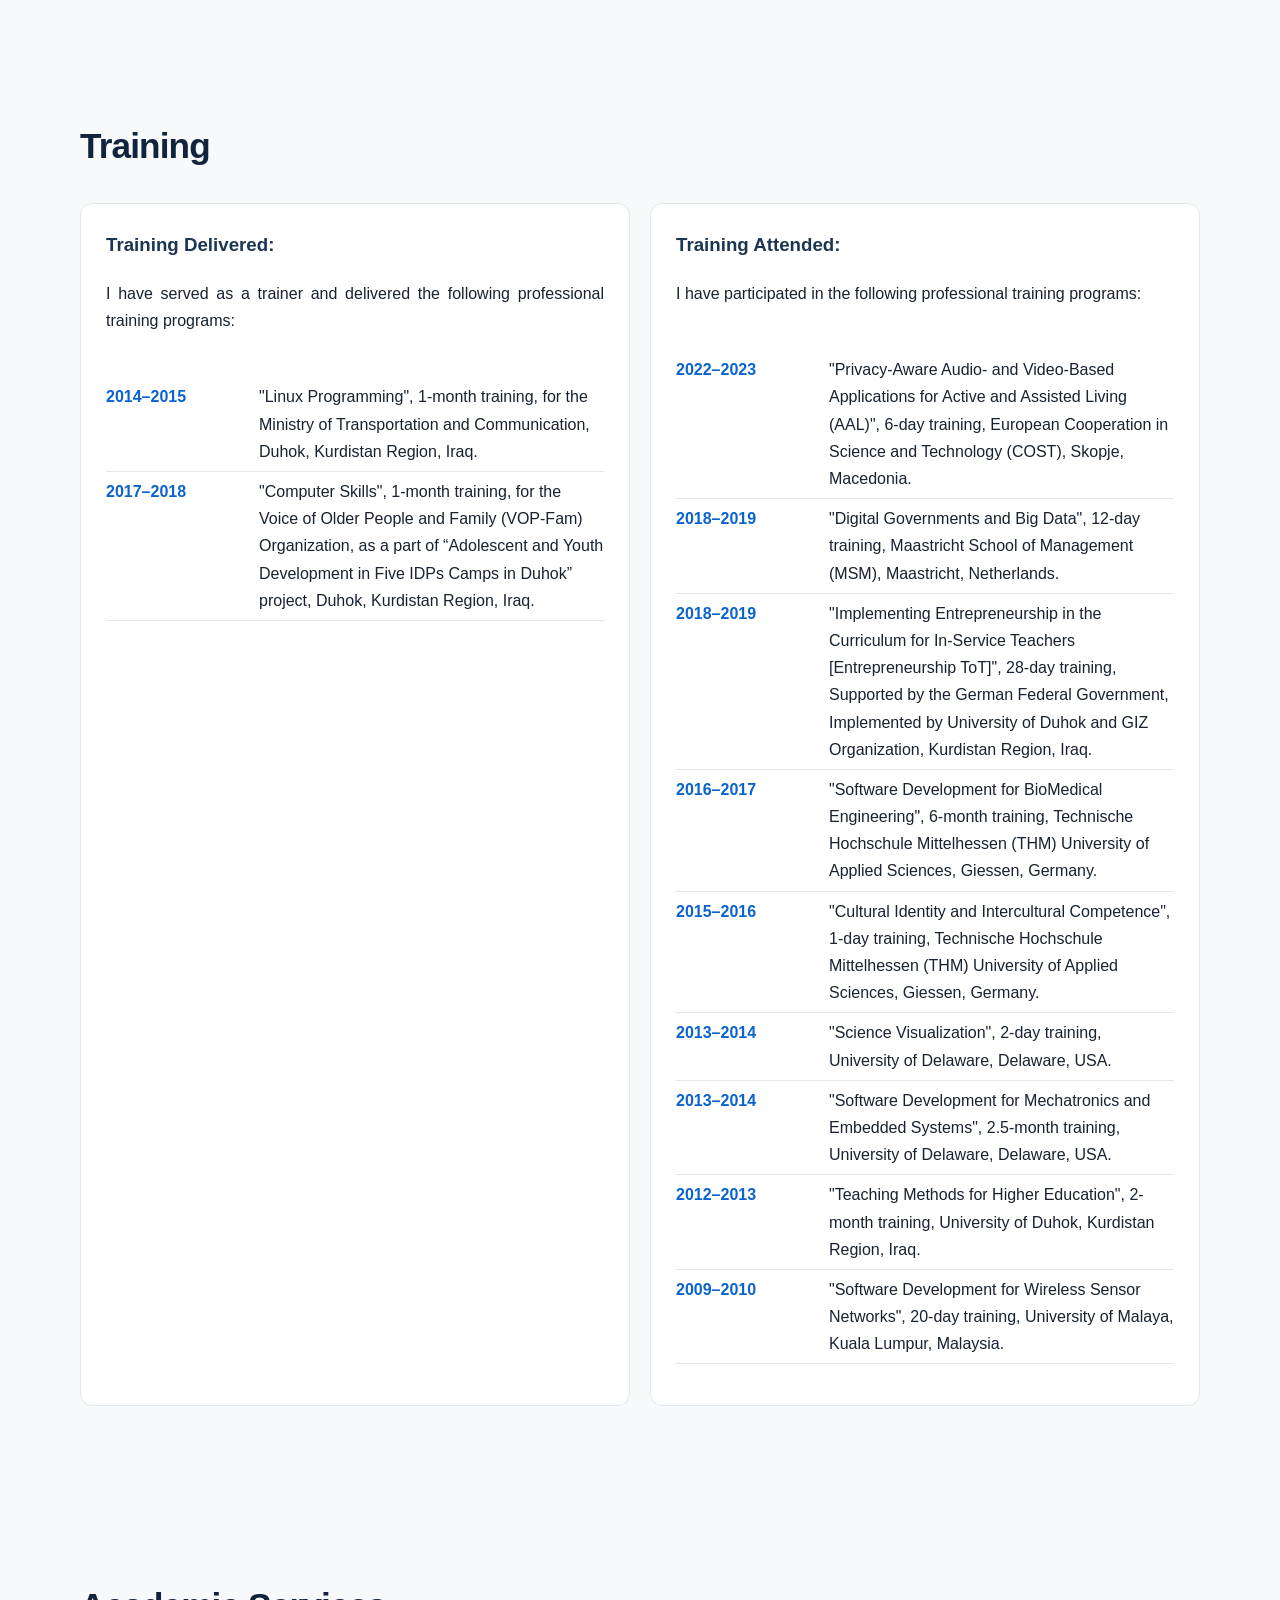
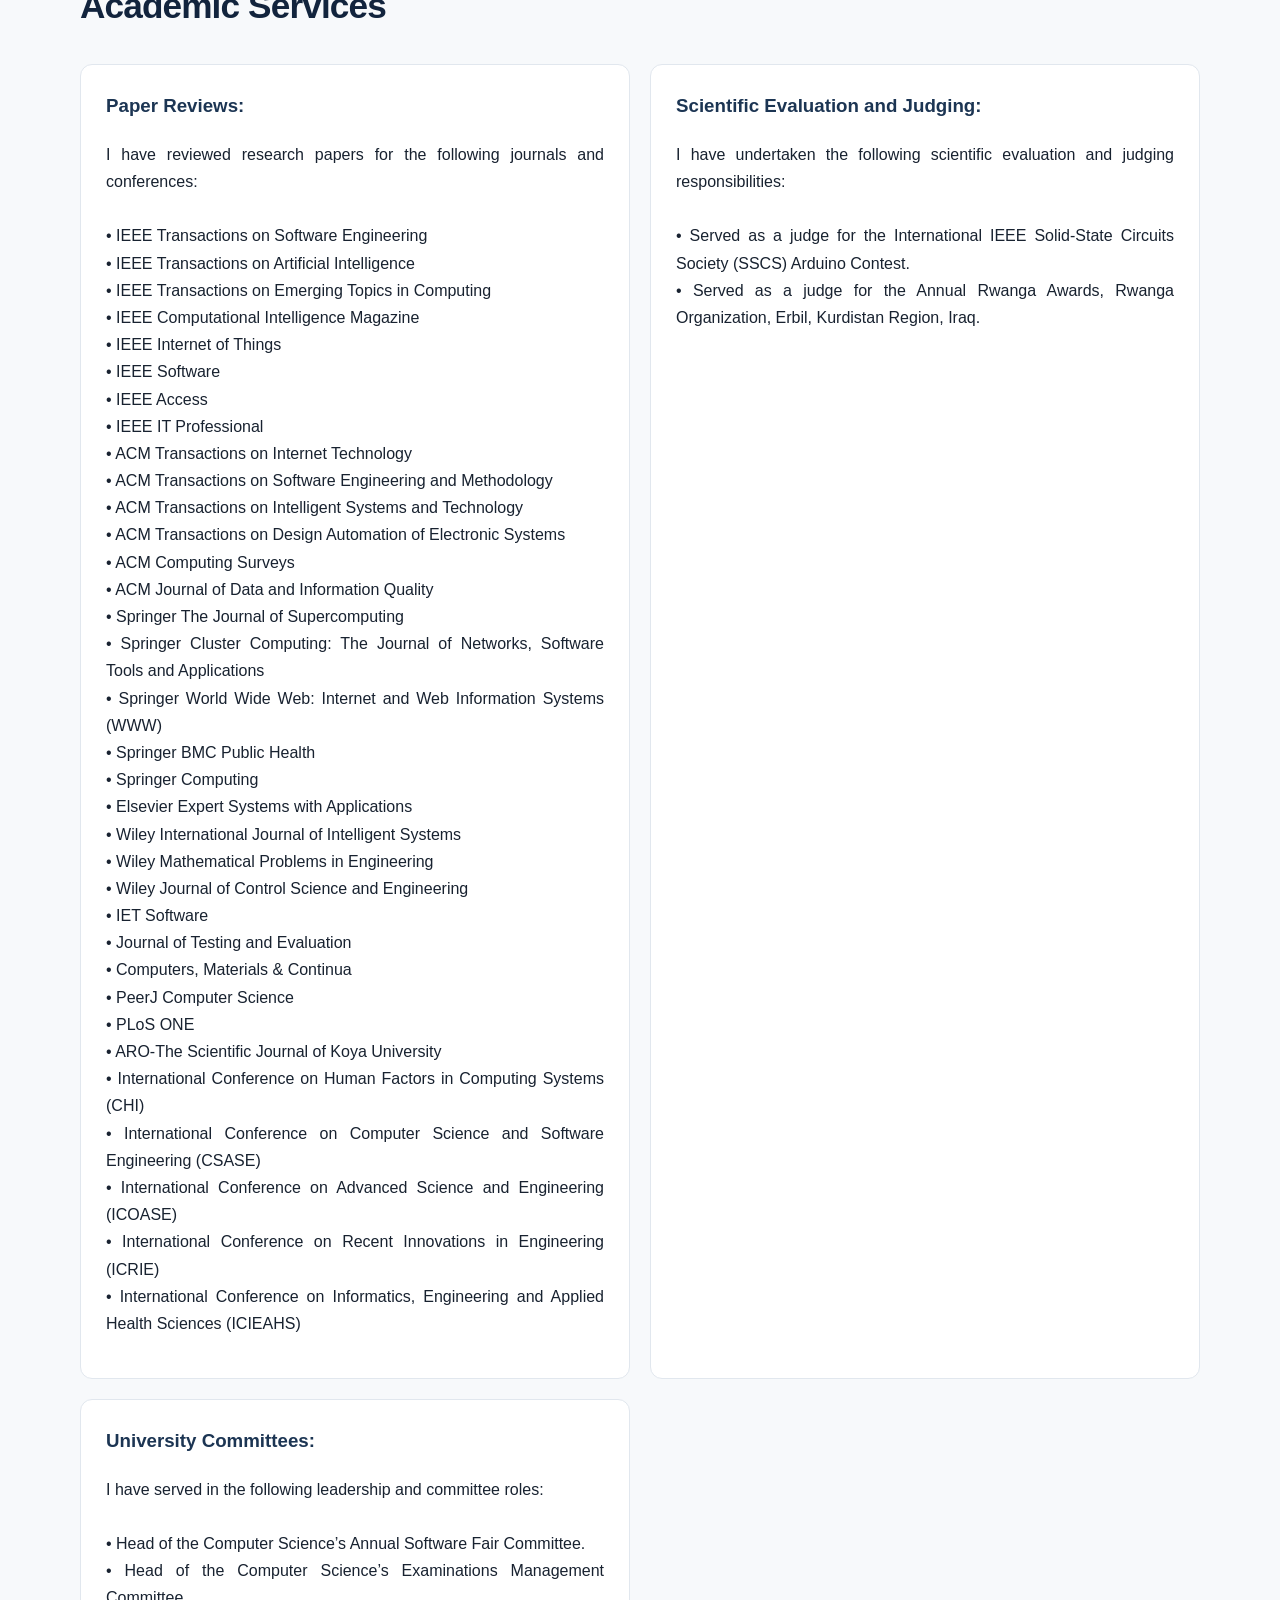
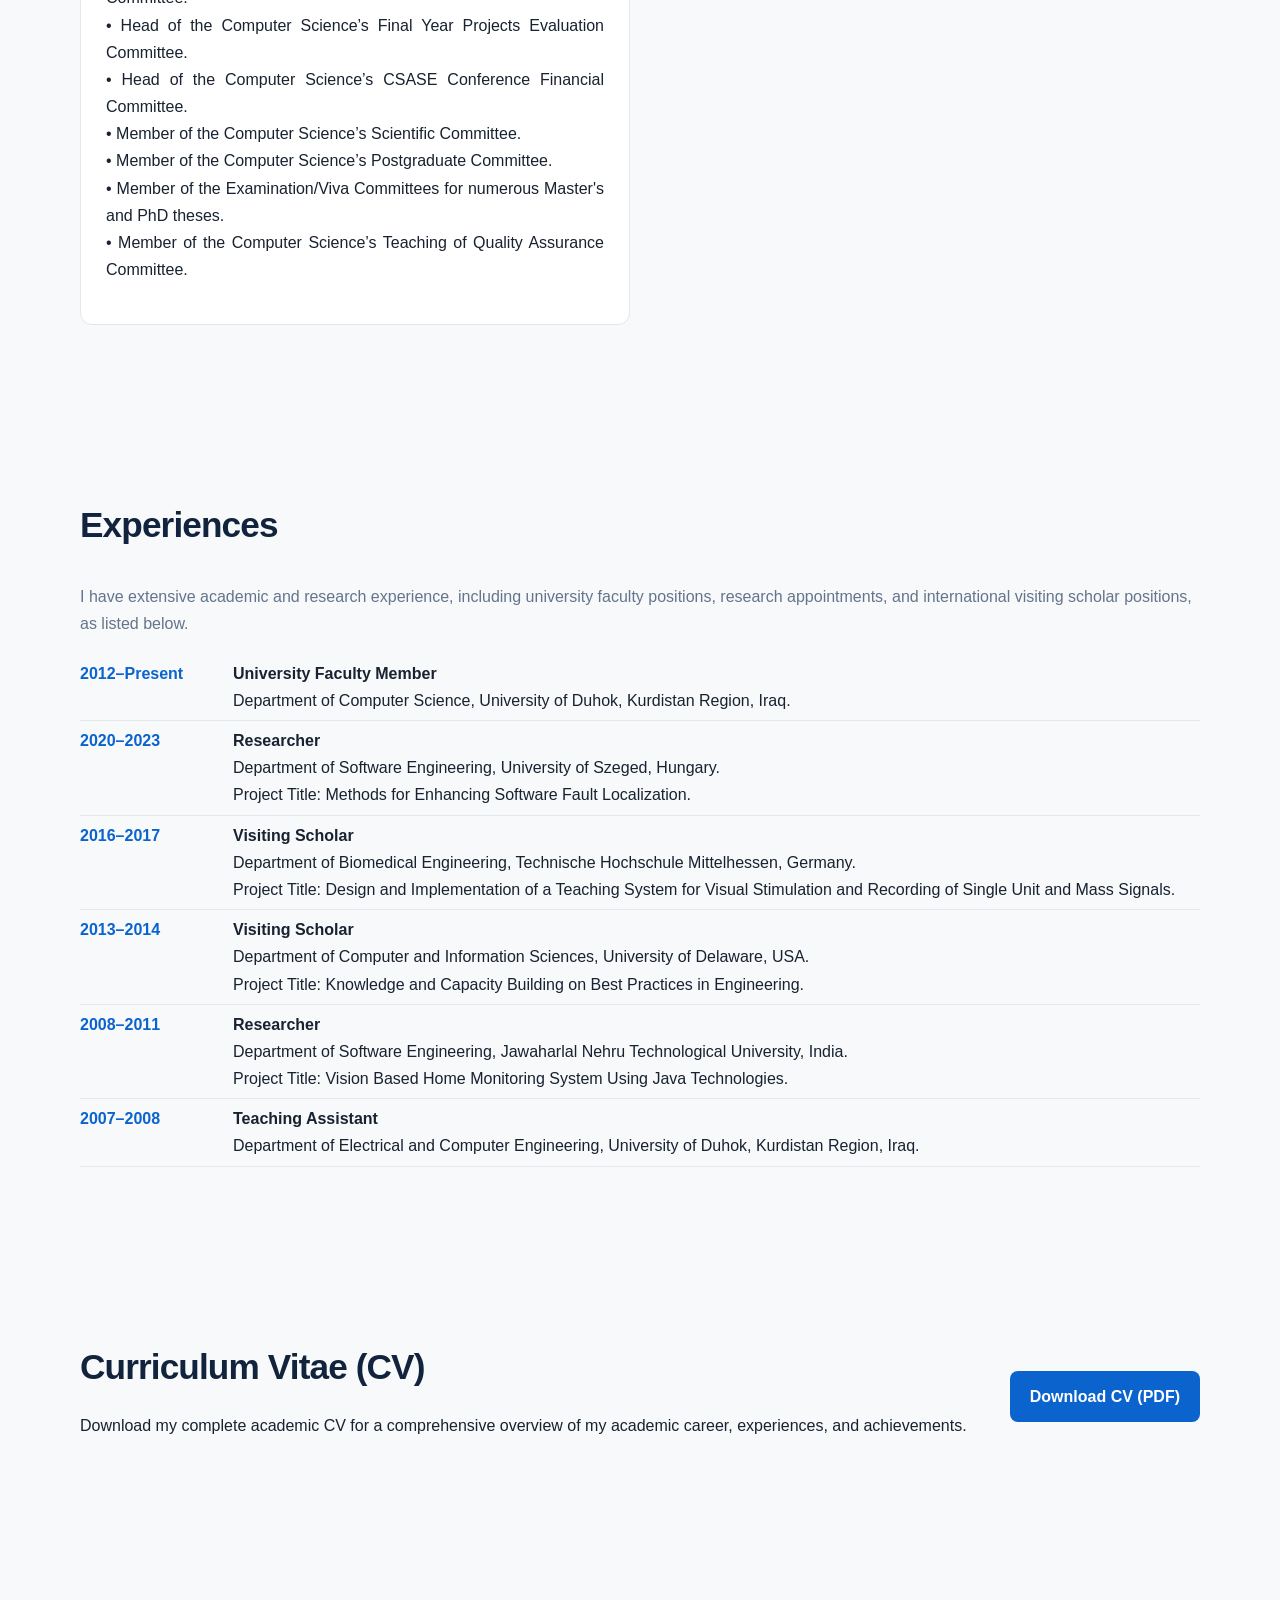
==== commit 28563fda: "Add files via upload" ====
--- a/index.html
+++ b/index.html
@@ -572,24 +572,24 @@
 
 <strong>Bachelor-Level Courses:</strong>
 <div class="timeline">
-<div><span>2023–Present</span><p><strong>Internet of Things (IoT)</strong><br/>Bachelor level, Computer Science Department, University of Duhok.</p></div>
-<div><span>2023–Present</span><p><strong>Java Programming</strong><br/>Bachelor level, Computer Science Department, University of Duhok.</p></div>
-<div><span>2018–2019</span><p><strong>Computer Skills</strong><br/>Bachelor level, Business Administration Department, University of Nawroz.</p></div>
-<div><span>2014–2020</span><p><strong>Embedded Systems</strong><br/>Bachelor level, Computer Science Department, University of Duhok.</p></div>
-<div><span>2014–2015</span><p><strong>Operating Systems</strong><br/>Bachelor level, Electrical and Computer Engineering Department, University of Duhok.</p></div>
-<div><span>2012–2016</span><p><strong>Linux Programming</strong><br/>Bachelor level, Computer Science Department, University of Duhok.</p></div>
-<div><span>2012–2020</span><p><strong>Java Technology</strong><br/>Bachelor level, Computer Science Department, University of Duhok.</p></div>
-<div><span>2011–2012</span><p><strong>Scientific Debates</strong><br/>Bachelor level, Computer Science Department, University of Duhok.</p></div>
-<div><span>2007–2008</span><p><strong>C++ Programming</strong><br/>Bachelor level, Electrical and Computer Engineering Department, University of Duhok.</p></div>
+<div><span>2023–Present</span><p><strong>Internet of Things (IoT)</strong><br/>Computer Science Department, University of Duhok.</p></div>
+<div><span>2023–Present</span><p><strong>Java Programming</strong><br/>Computer Science Department, University of Duhok.</p></div>
+<div><span>2018–2019</span><p><strong>Computer Skills</strong><br/>Business Administration Department, University of Nawroz.</p></div>
+<div><span>2014–2020</span><p><strong>Embedded Systems</strong><br/>Computer Science Department, University of Duhok.</p></div>
+<div><span>2014–2015</span><p><strong>Operating Systems</strong><br/>Electrical and Computer Engineering Department, University of Duhok.</p></div>
+<div><span>2012–2016</span><p><strong>Linux Programming</strong><br/>Computer Science Department, University of Duhok.</p></div>
+<div><span>2012–2020</span><p><strong>Java Technology</strong><br/>Computer Science Department, University of Duhok.</p></div>
+<div><span>2011–2012</span><p><strong>Scientific Debates</strong><br/>Computer Science Department, University of Duhok.</p></div>
+<div><span>2007–2008</span><p><strong>C++ Programming</strong><br/>Electrical and Computer Engineering Department, University of Duhok.</p></div>
 </div>
 
 <br/>
 
 <strong>Diploma-Level Courses:</strong>
 <div class="timeline">
-<div><span>2017–2019</span><p><strong>Visual Programming</strong><br/>Diploma level, Computer Systems Department, Ararat Private Technical Institute.</p></div>
-<div><span>2017–2019</span><p><strong>C++ Programming</strong><br/>Diploma level, Computer Systems Department, Ararat Private Technical Institute.</p></div>
-<div><span>2017–2018</span><p><strong>Systems Analysis</strong><br/>Diploma level, Information Technology Department, Duhok Private Technical Institute.</p></div>
+<div><span>2017–2019</span><p><strong>Visual Programming</strong><br/>Computer Systems Department, Ararat Private Technical Institute.</p></div>
+<div><span>2017–2019</span><p><strong>C++ Programming</strong><br/>Computer Systems Department, Ararat Private Technical Institute.</p></div>
+<div><span>2017–2018</span><p><strong>Systems Analysis</strong><br/>Information Technology Department, Duhok Private Technical Institute.</p></div>
 </div>
 
 </div>
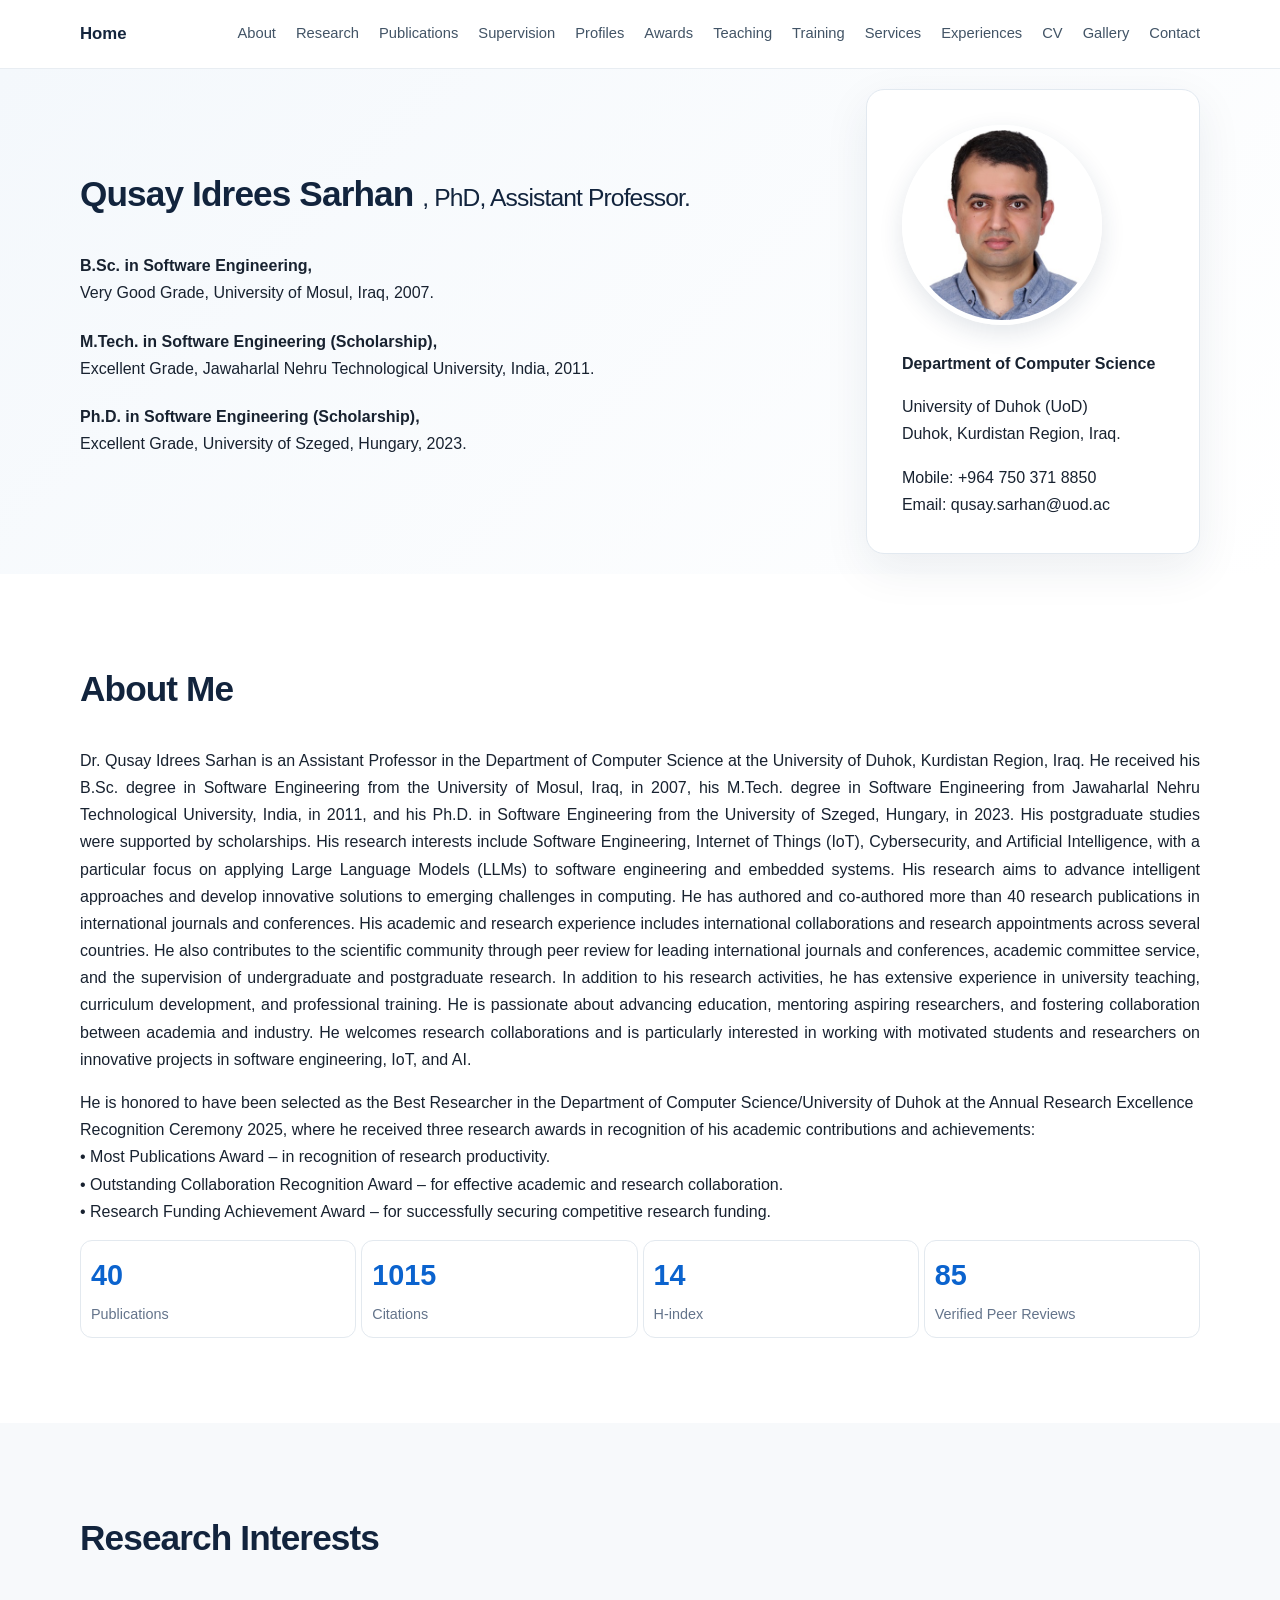
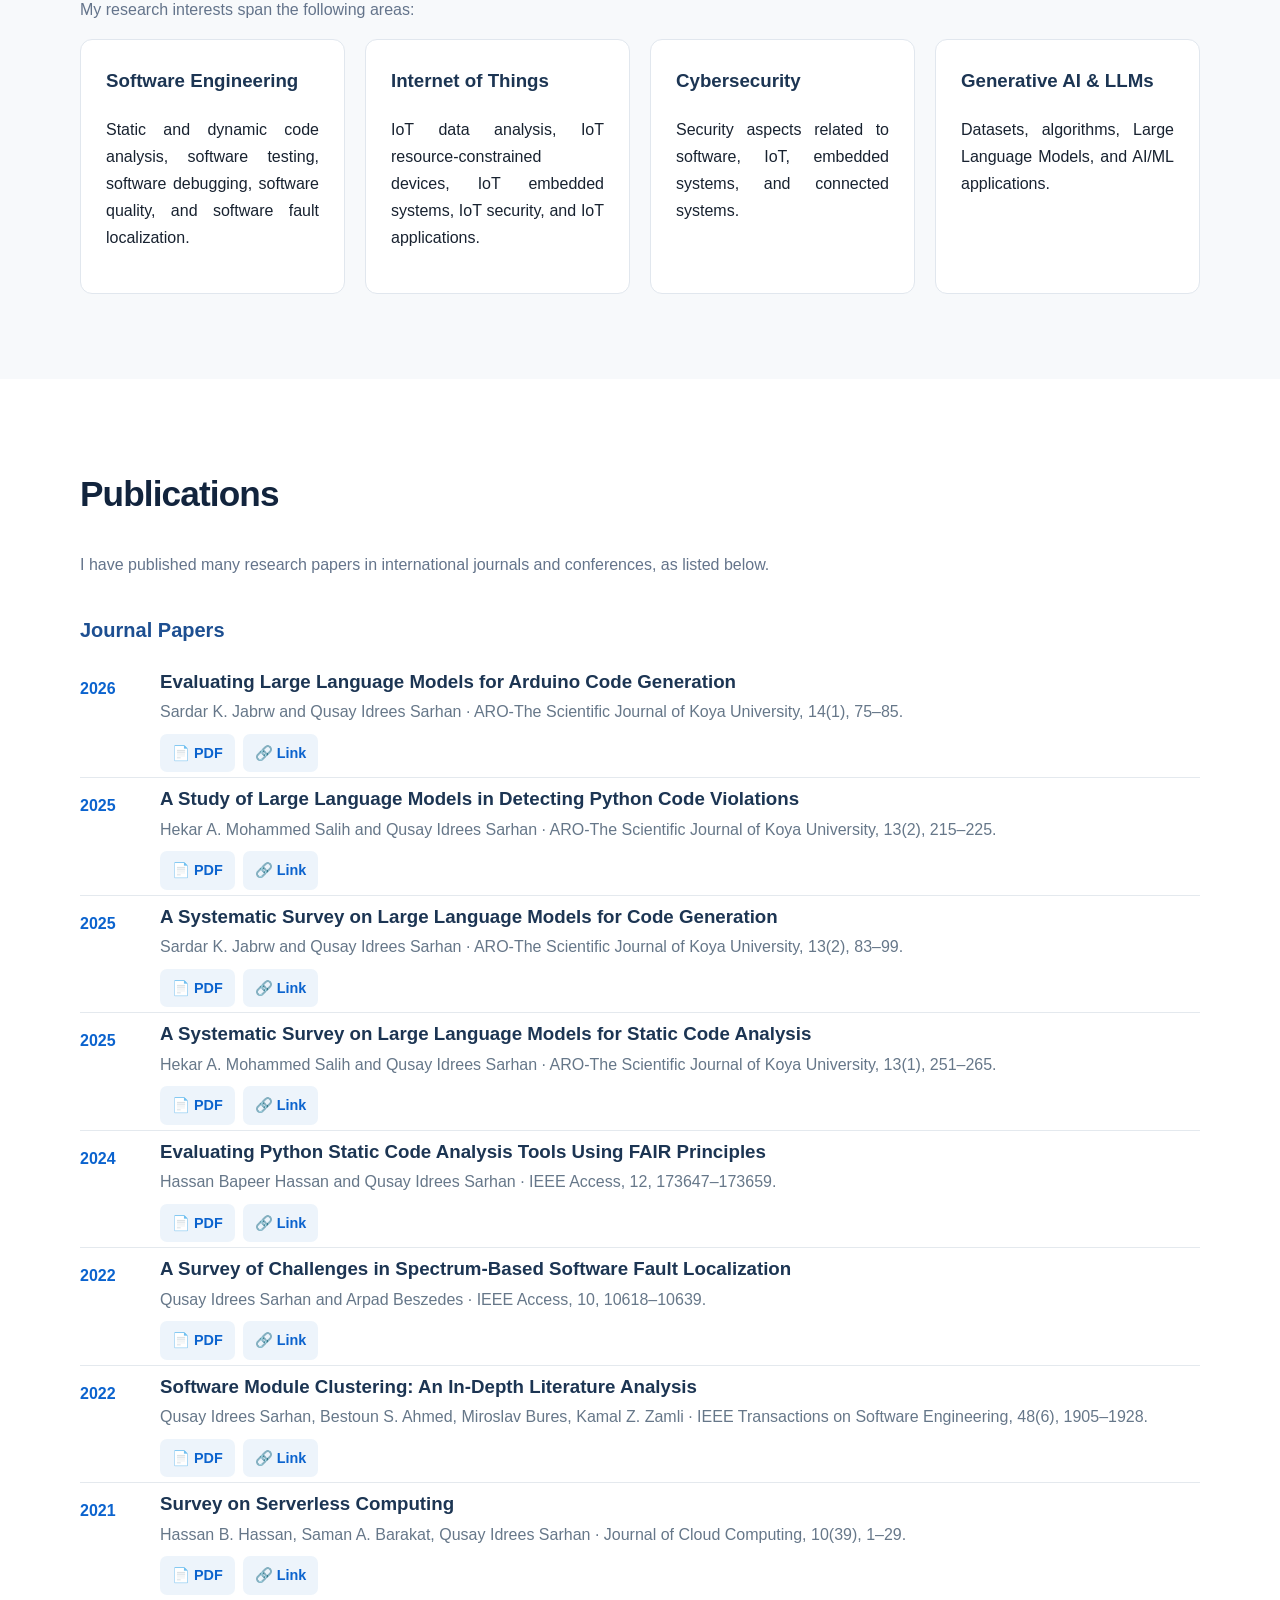
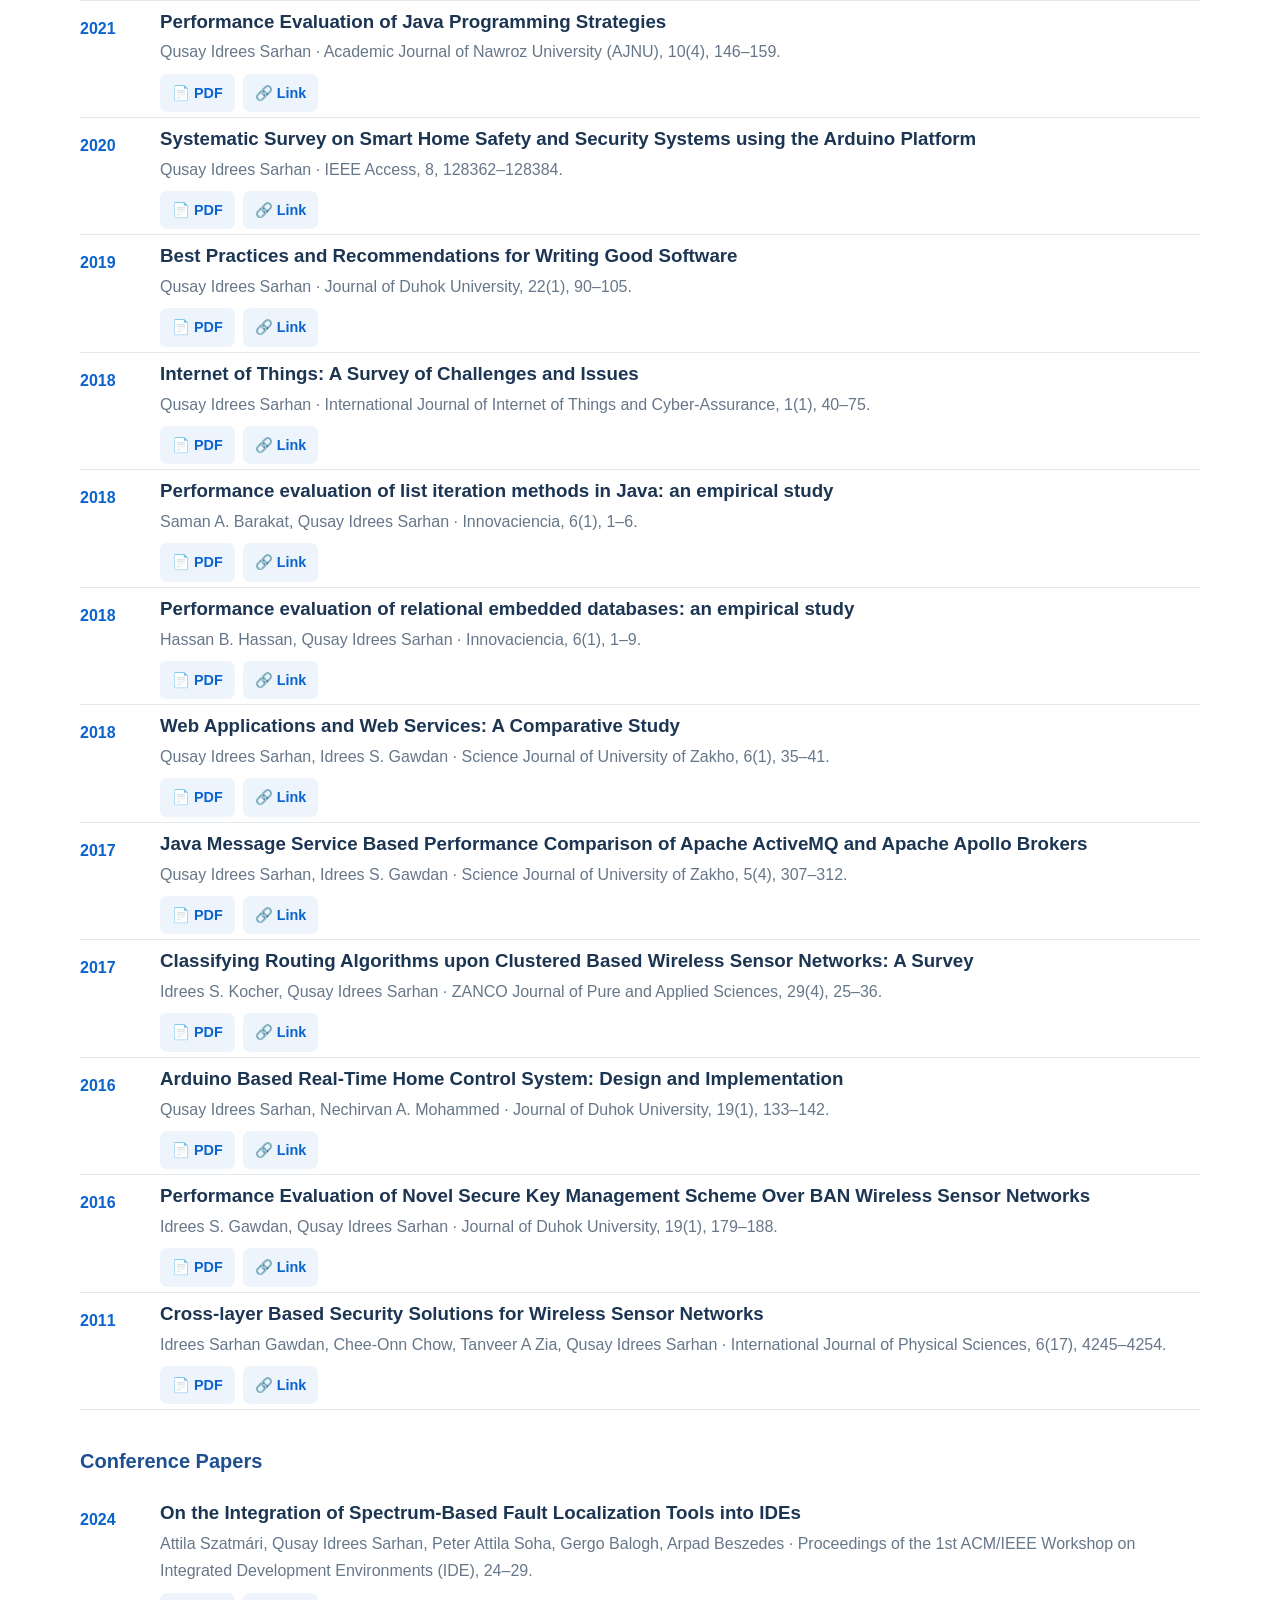
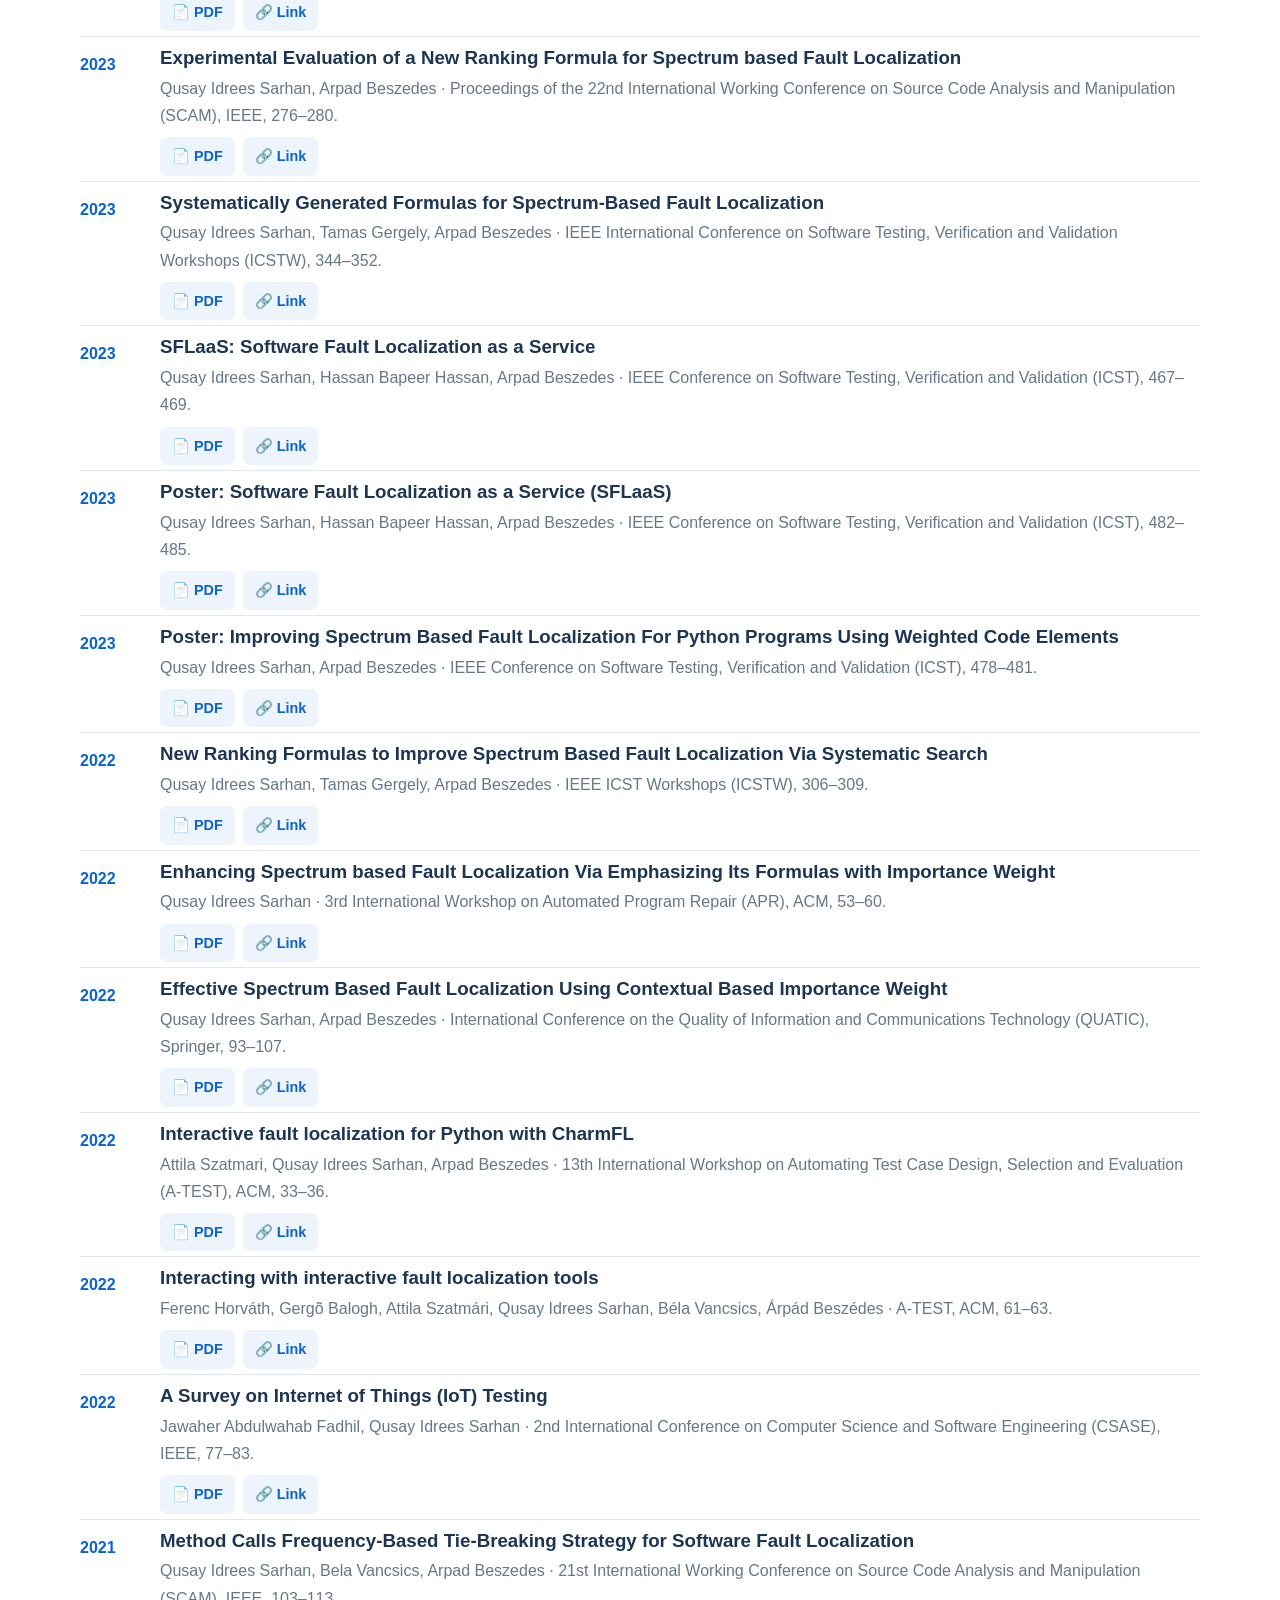
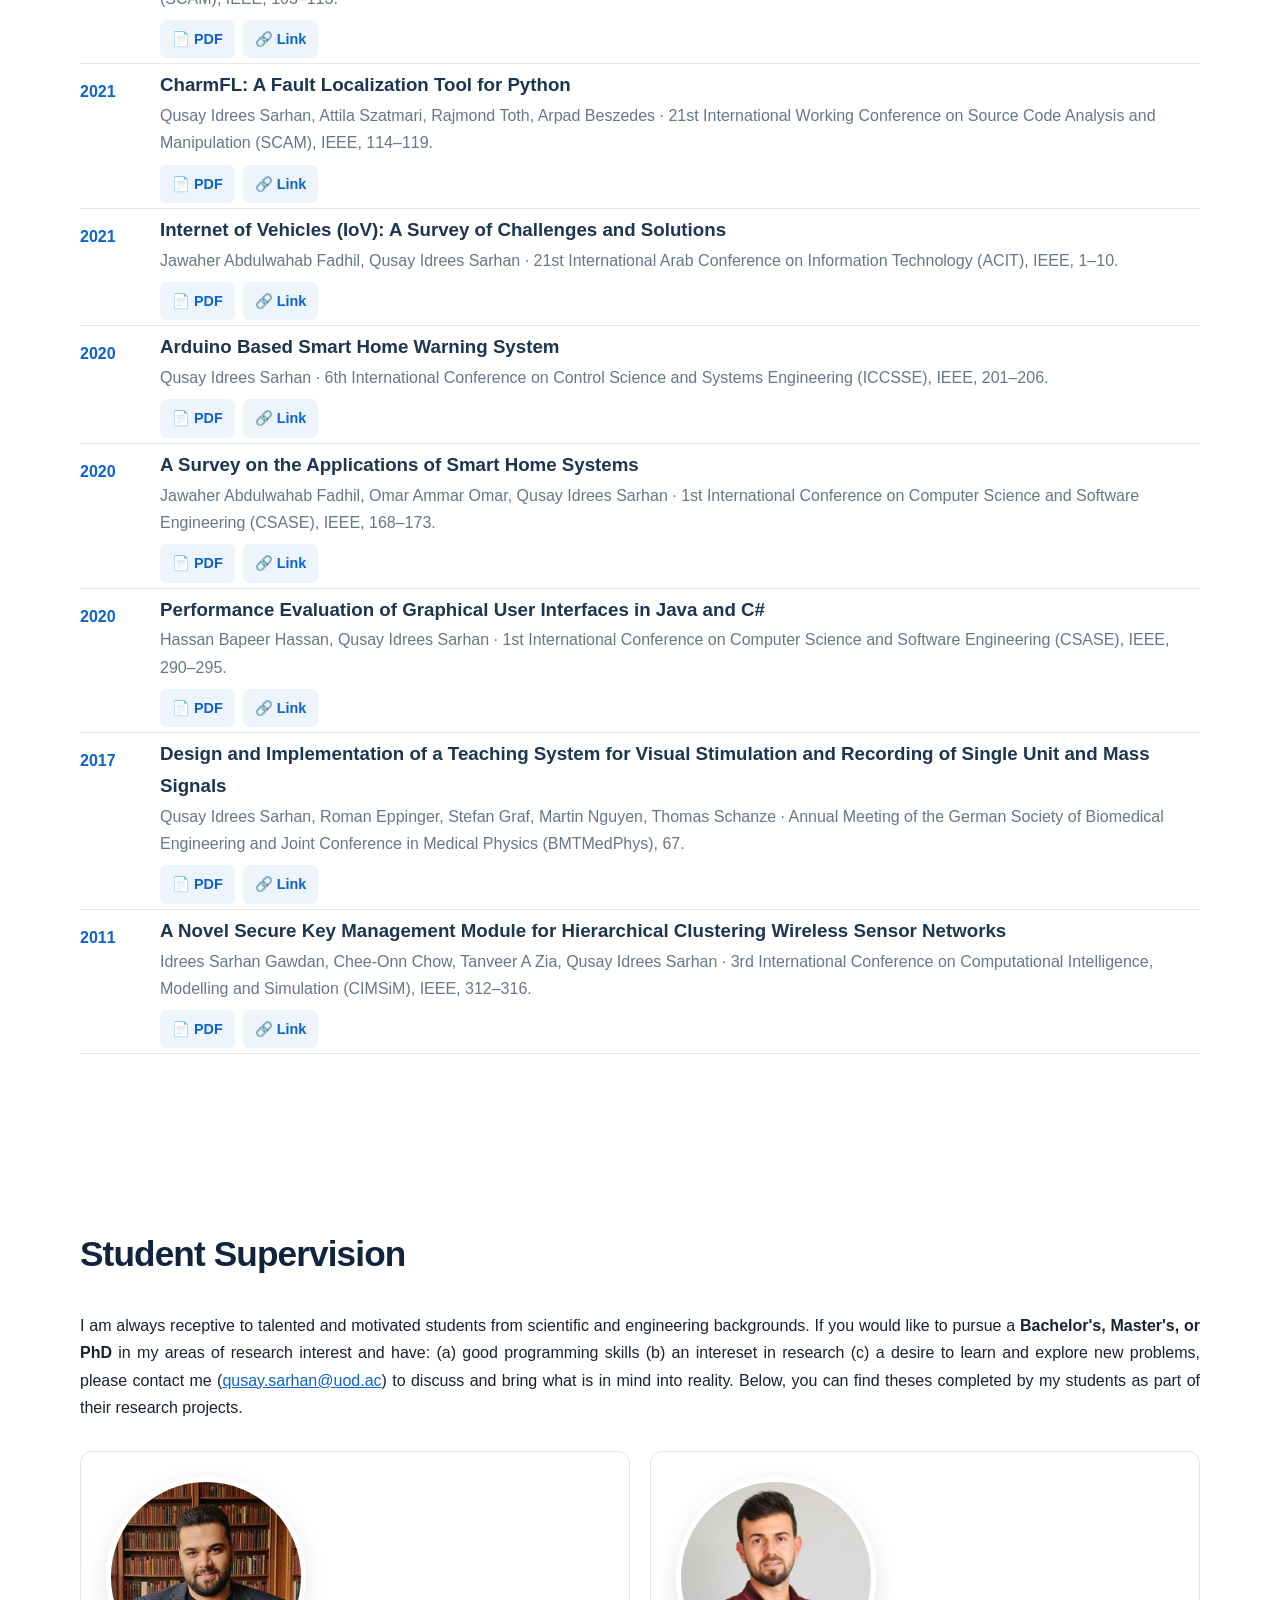
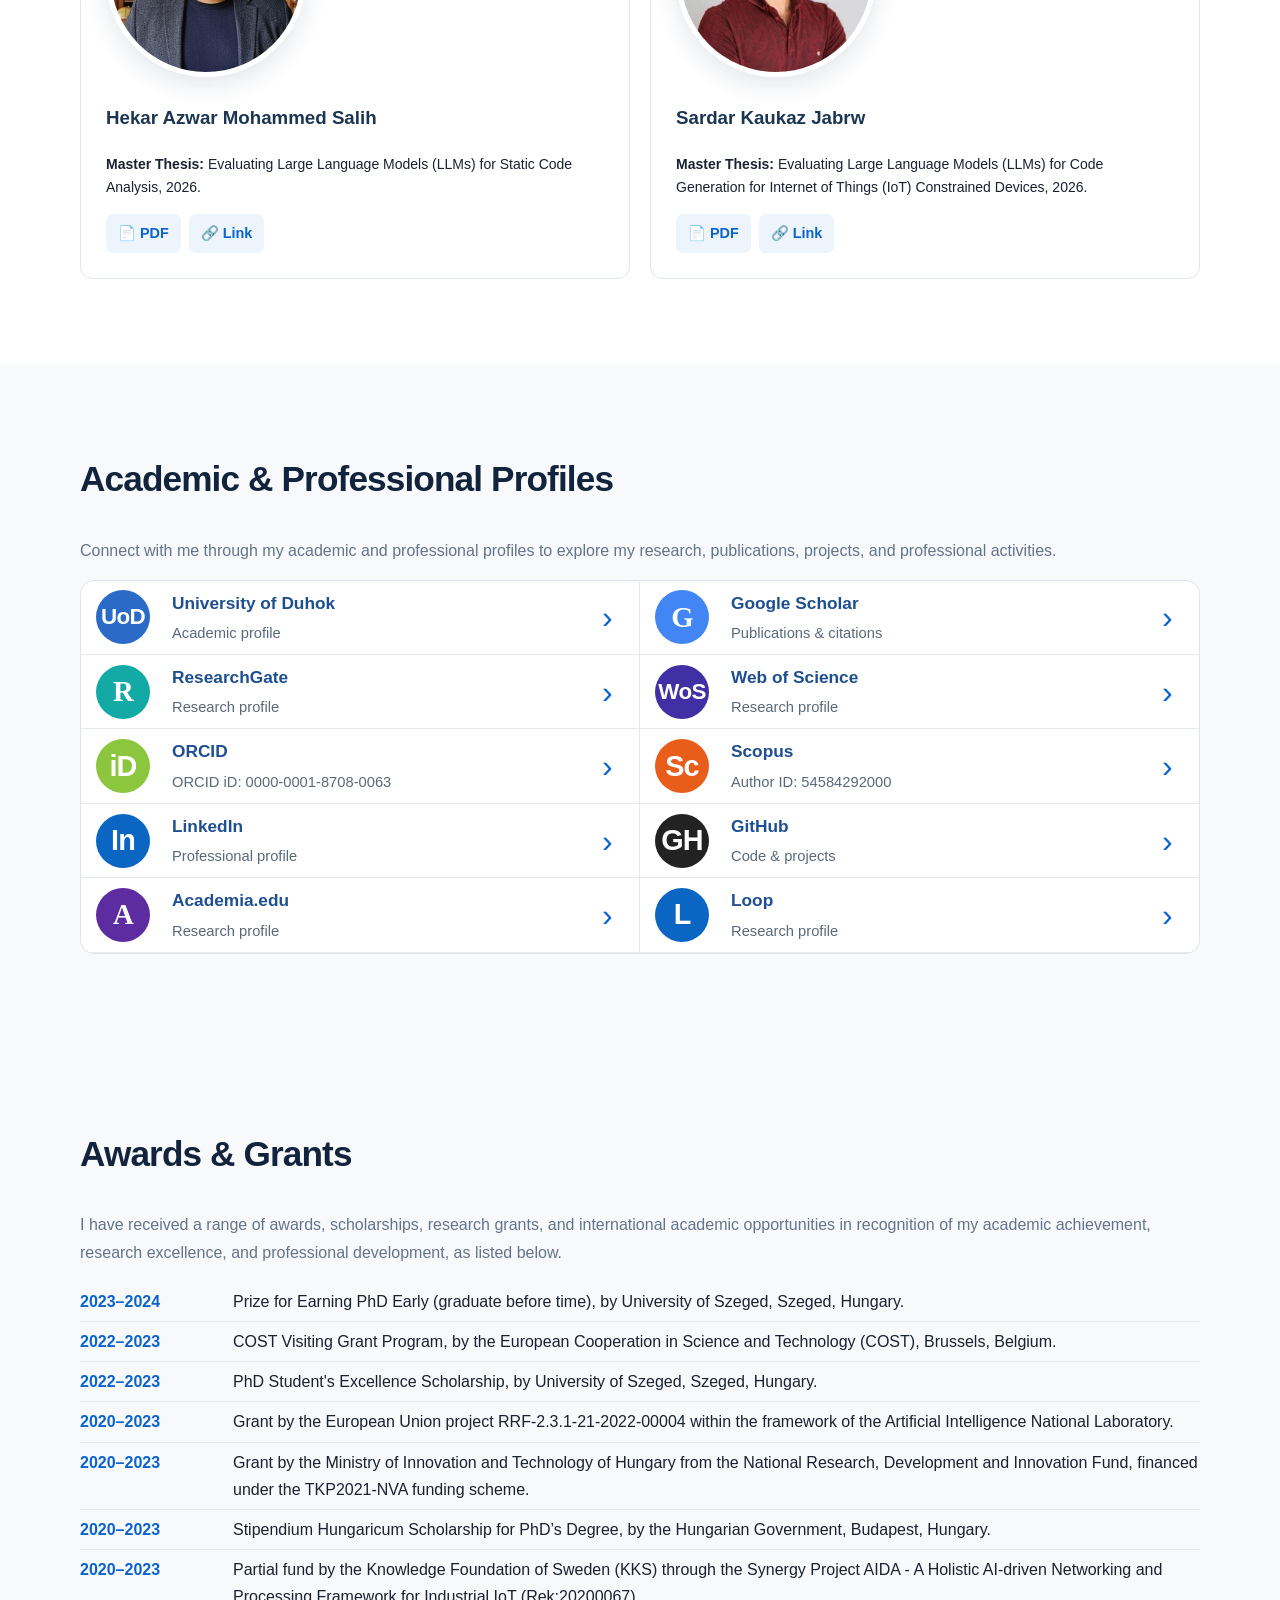
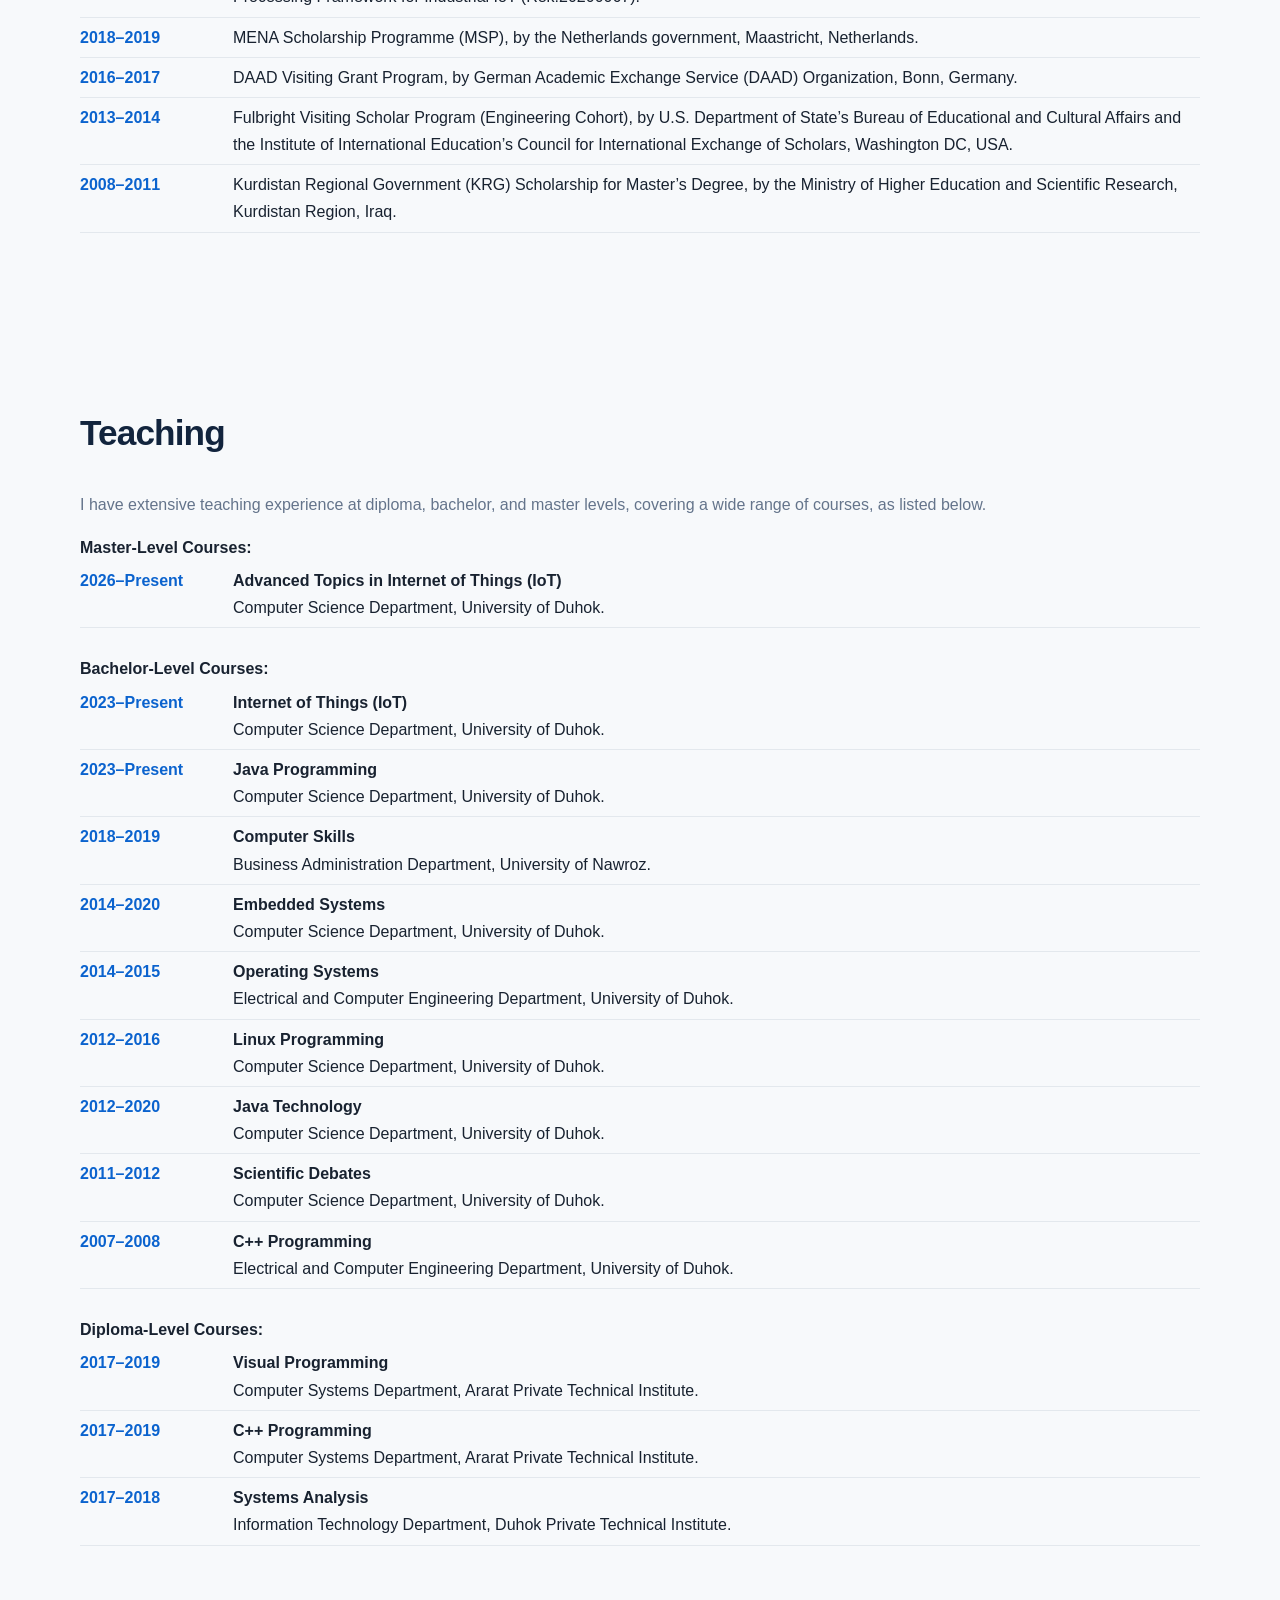
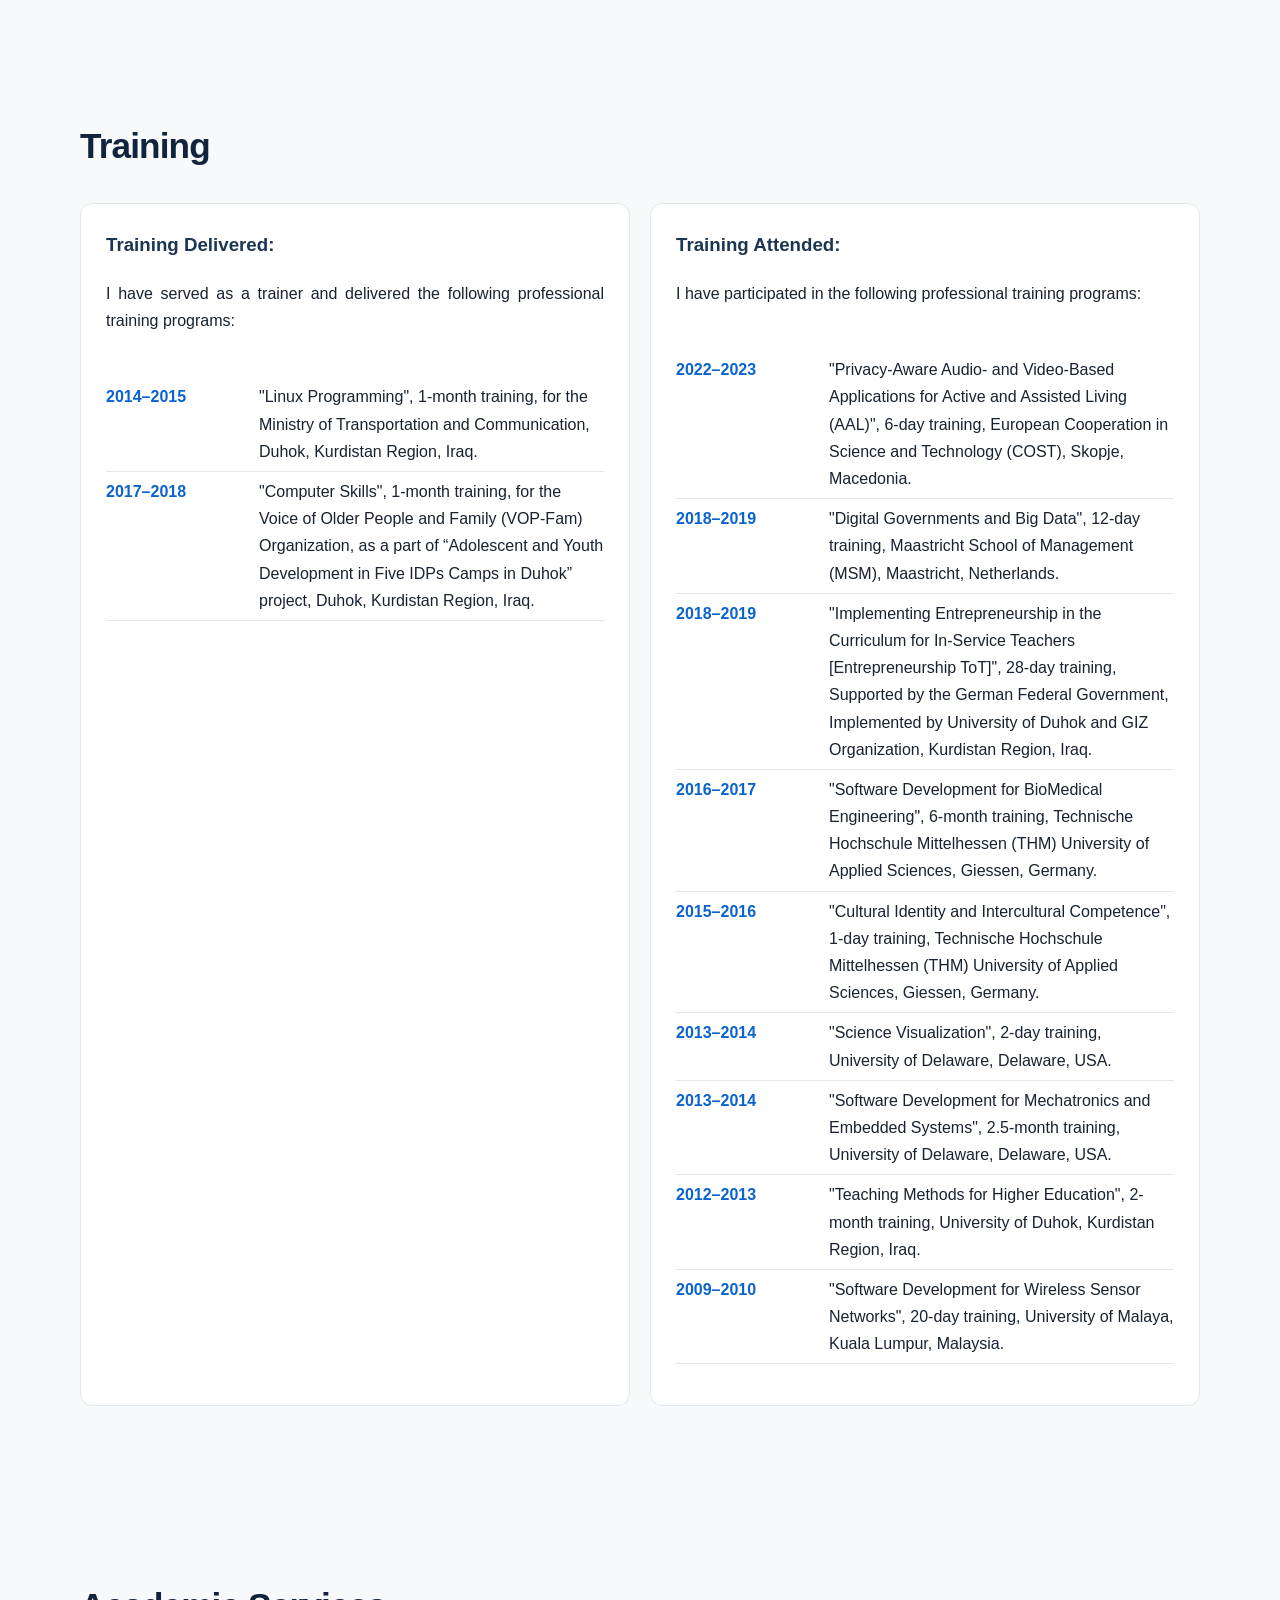
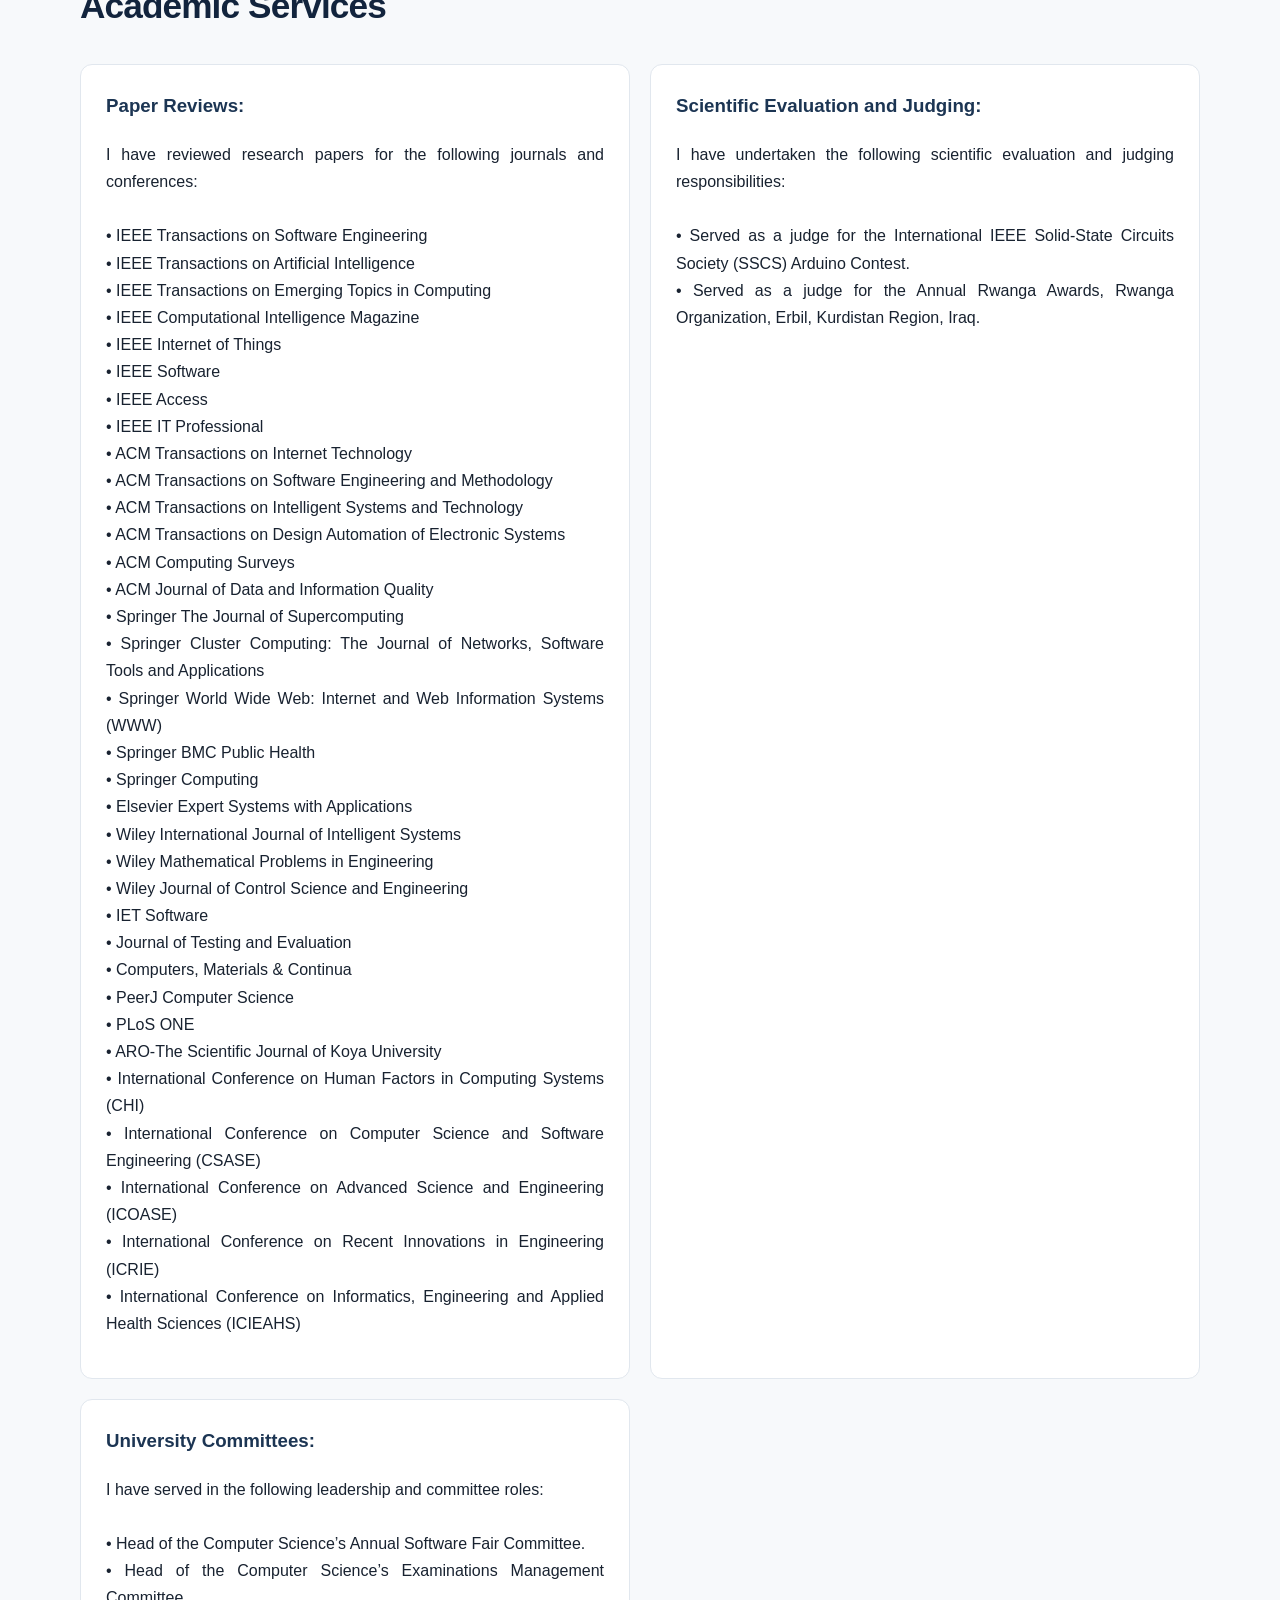
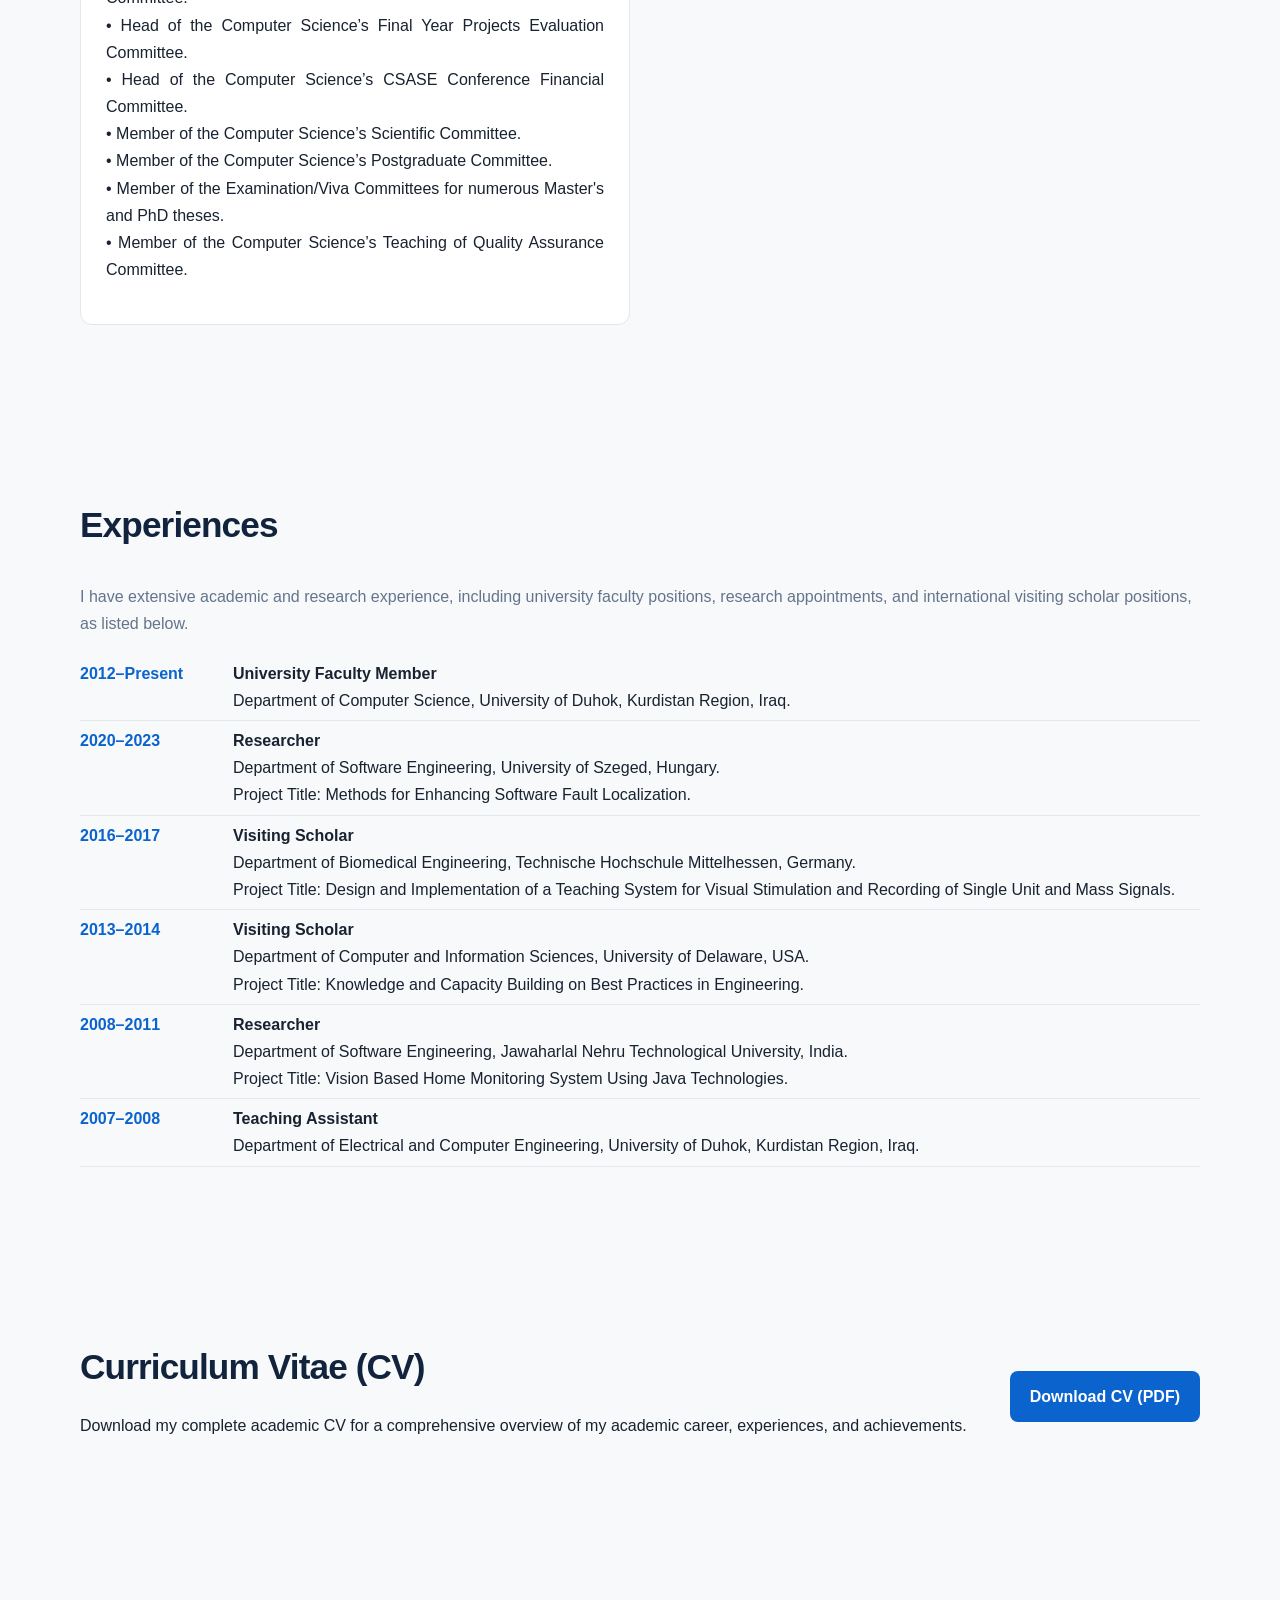
==== commit 87de2401: "Add files via upload" ====
--- a/index.html
+++ b/index.html
@@ -565,7 +565,7 @@
 
 <strong>Master-Level Courses:</strong>
 <div class="timeline">
-<div><span>2026–Present</span><p><strong>Advanced Topics in Internet of Things (IoT)</strong><br/>Master level, Computer Science Department, University of Duhok.</p></div>
+<div><span>2026–Present</span><p><strong>Advanced Topics in Internet of Things (IoT)</strong><br/>Computer Science Department, University of Duhok.</p></div>
 </div>
 
 <br/>
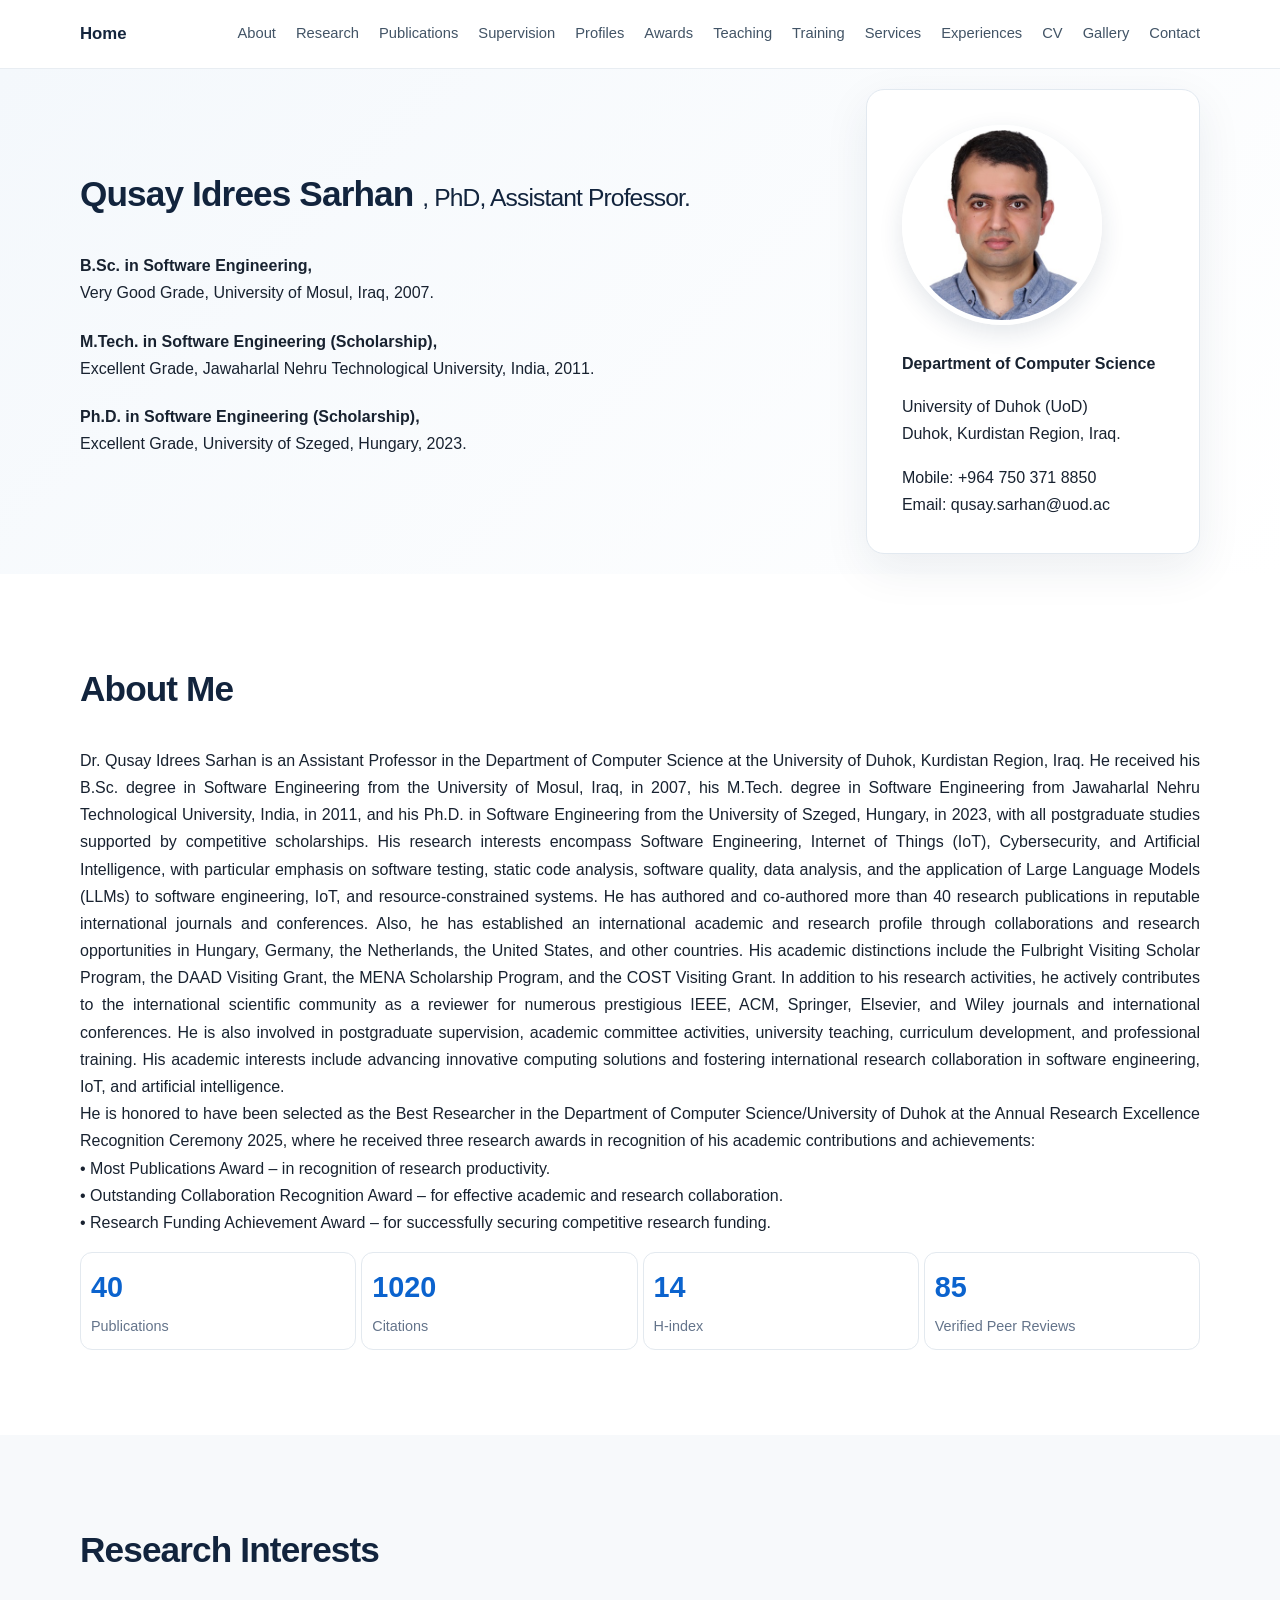
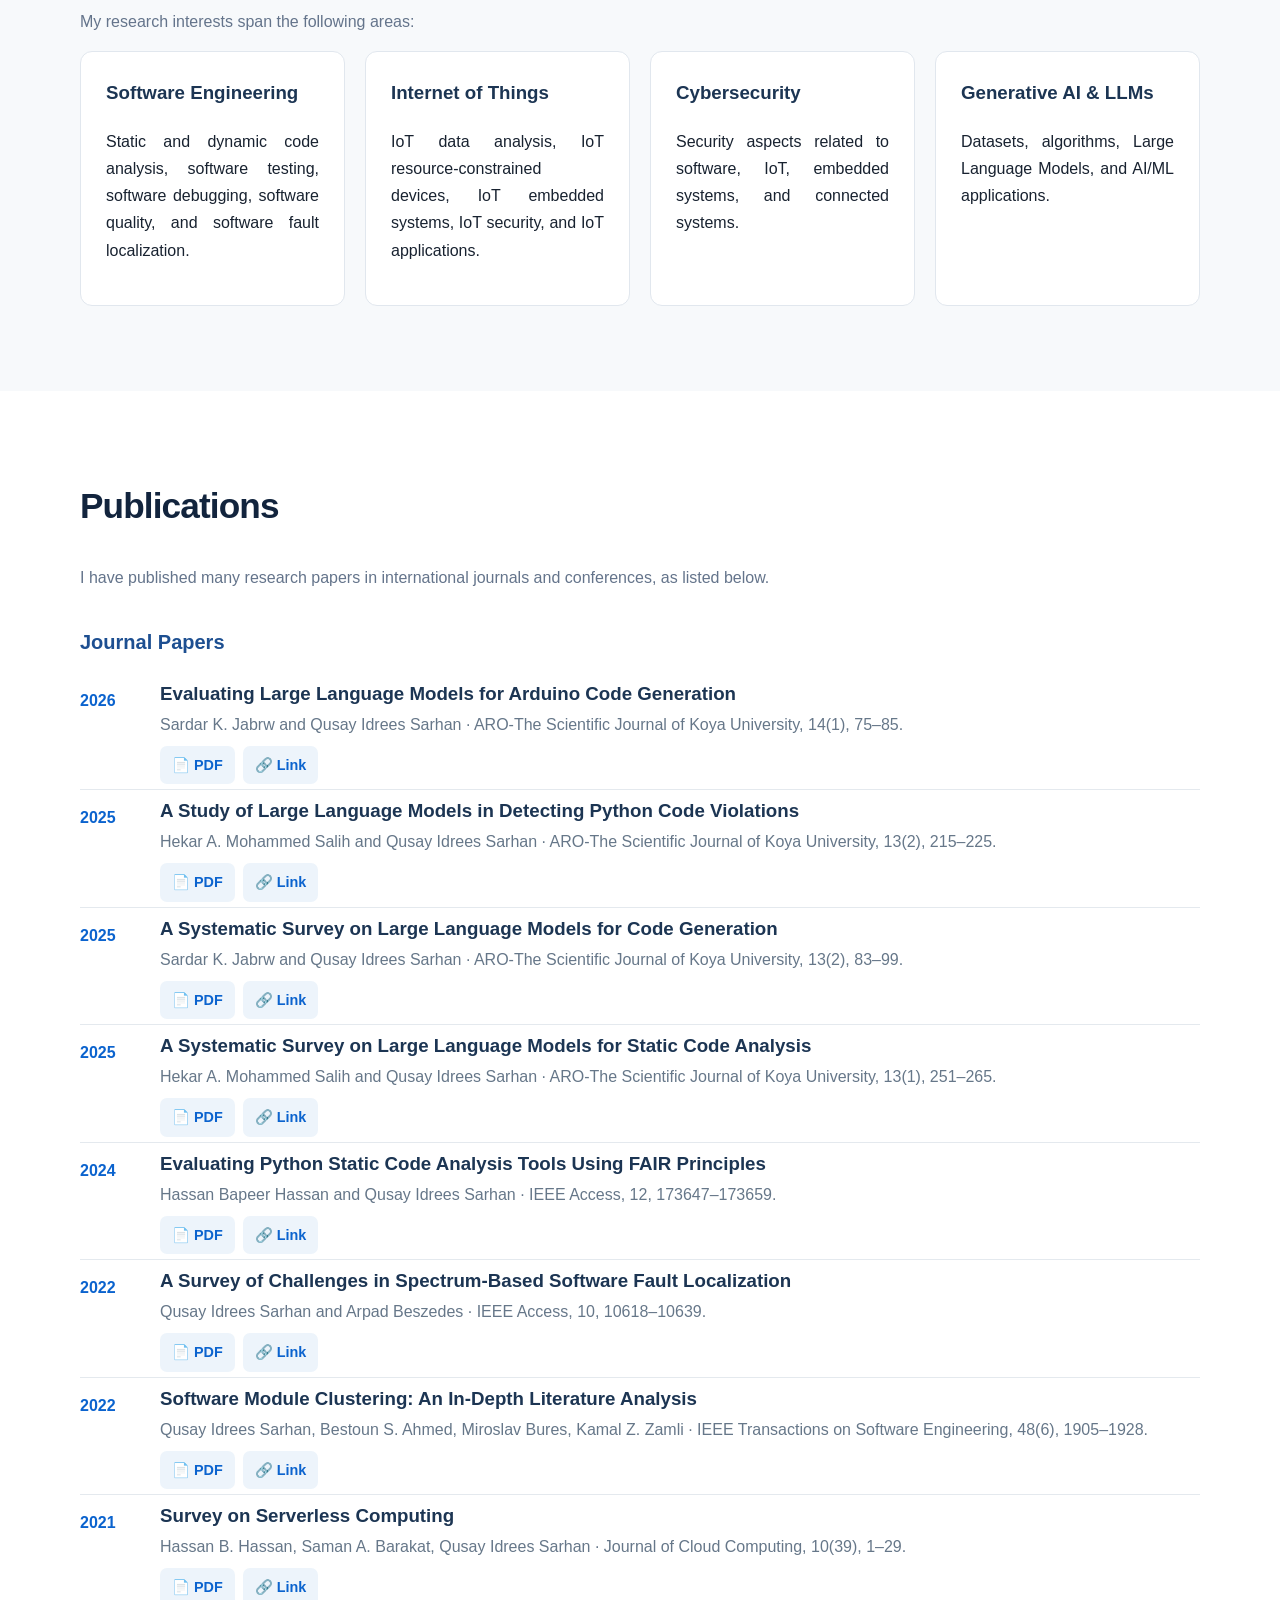
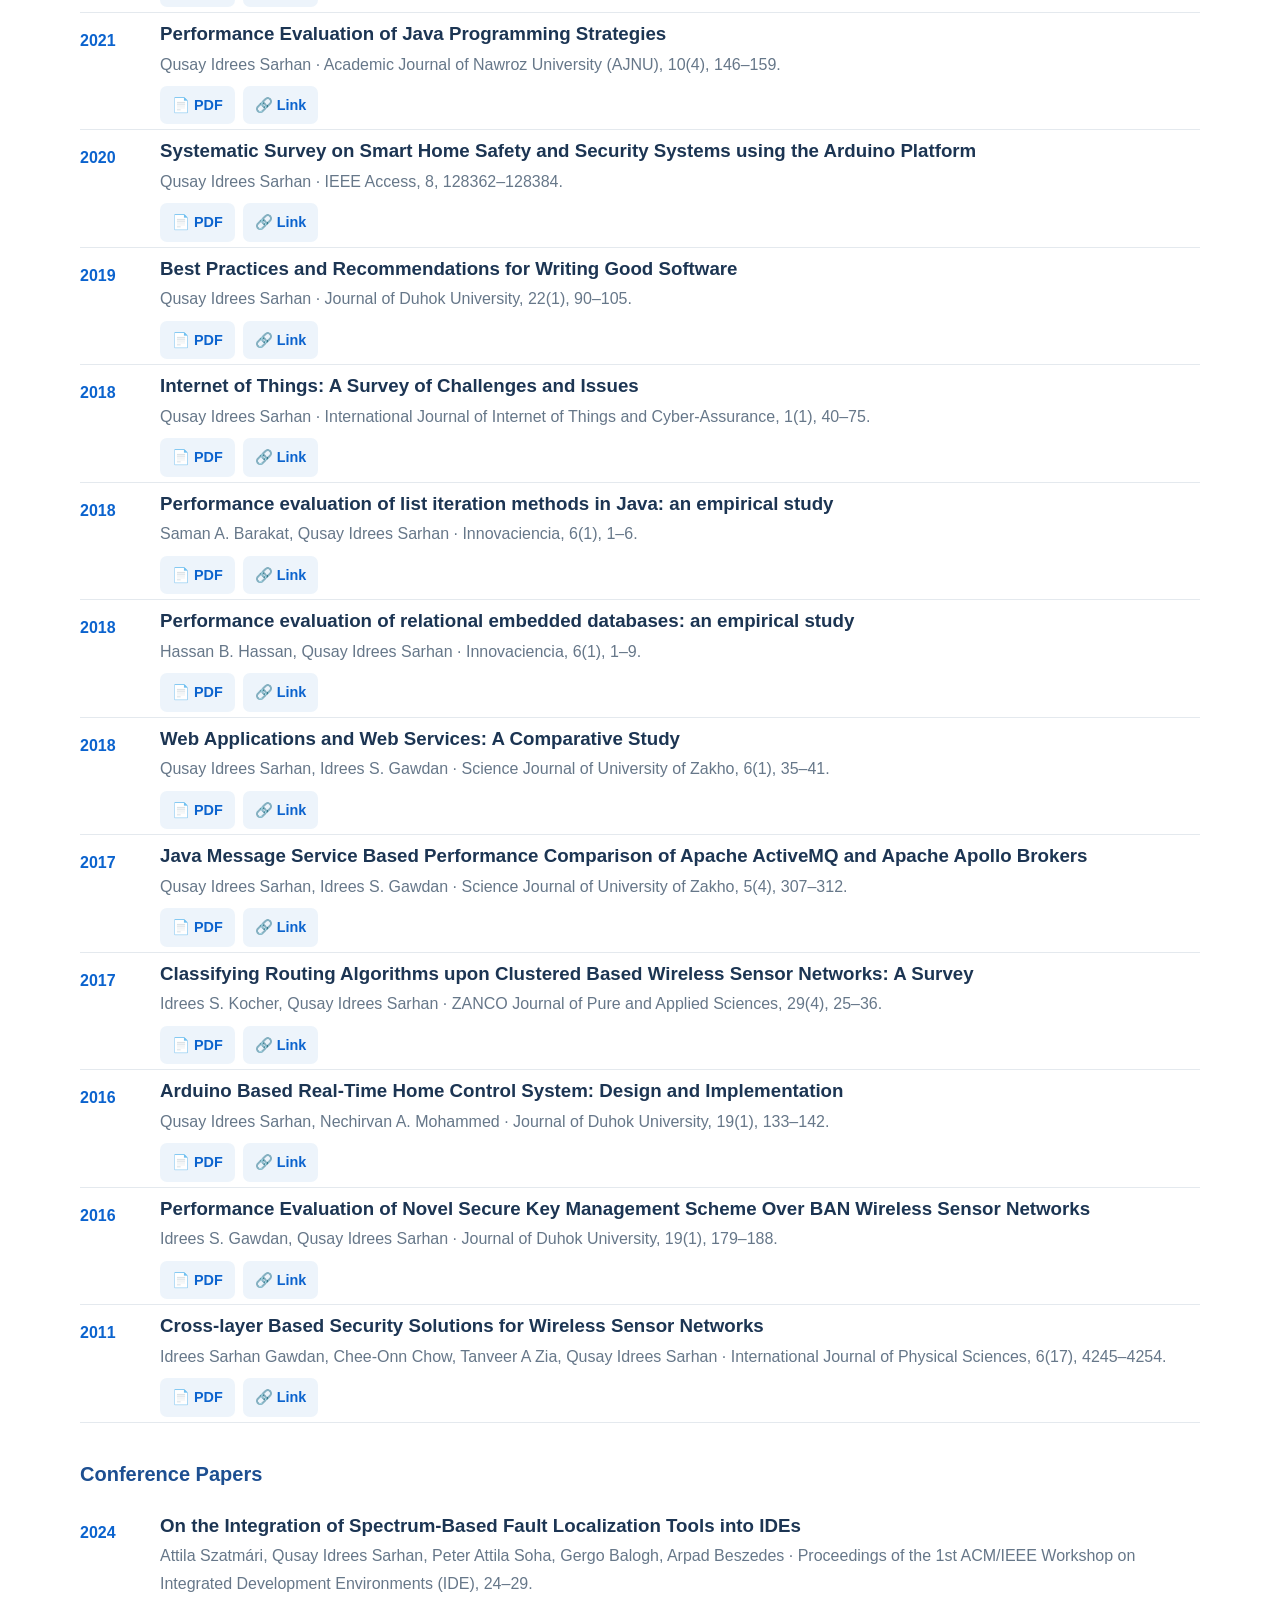
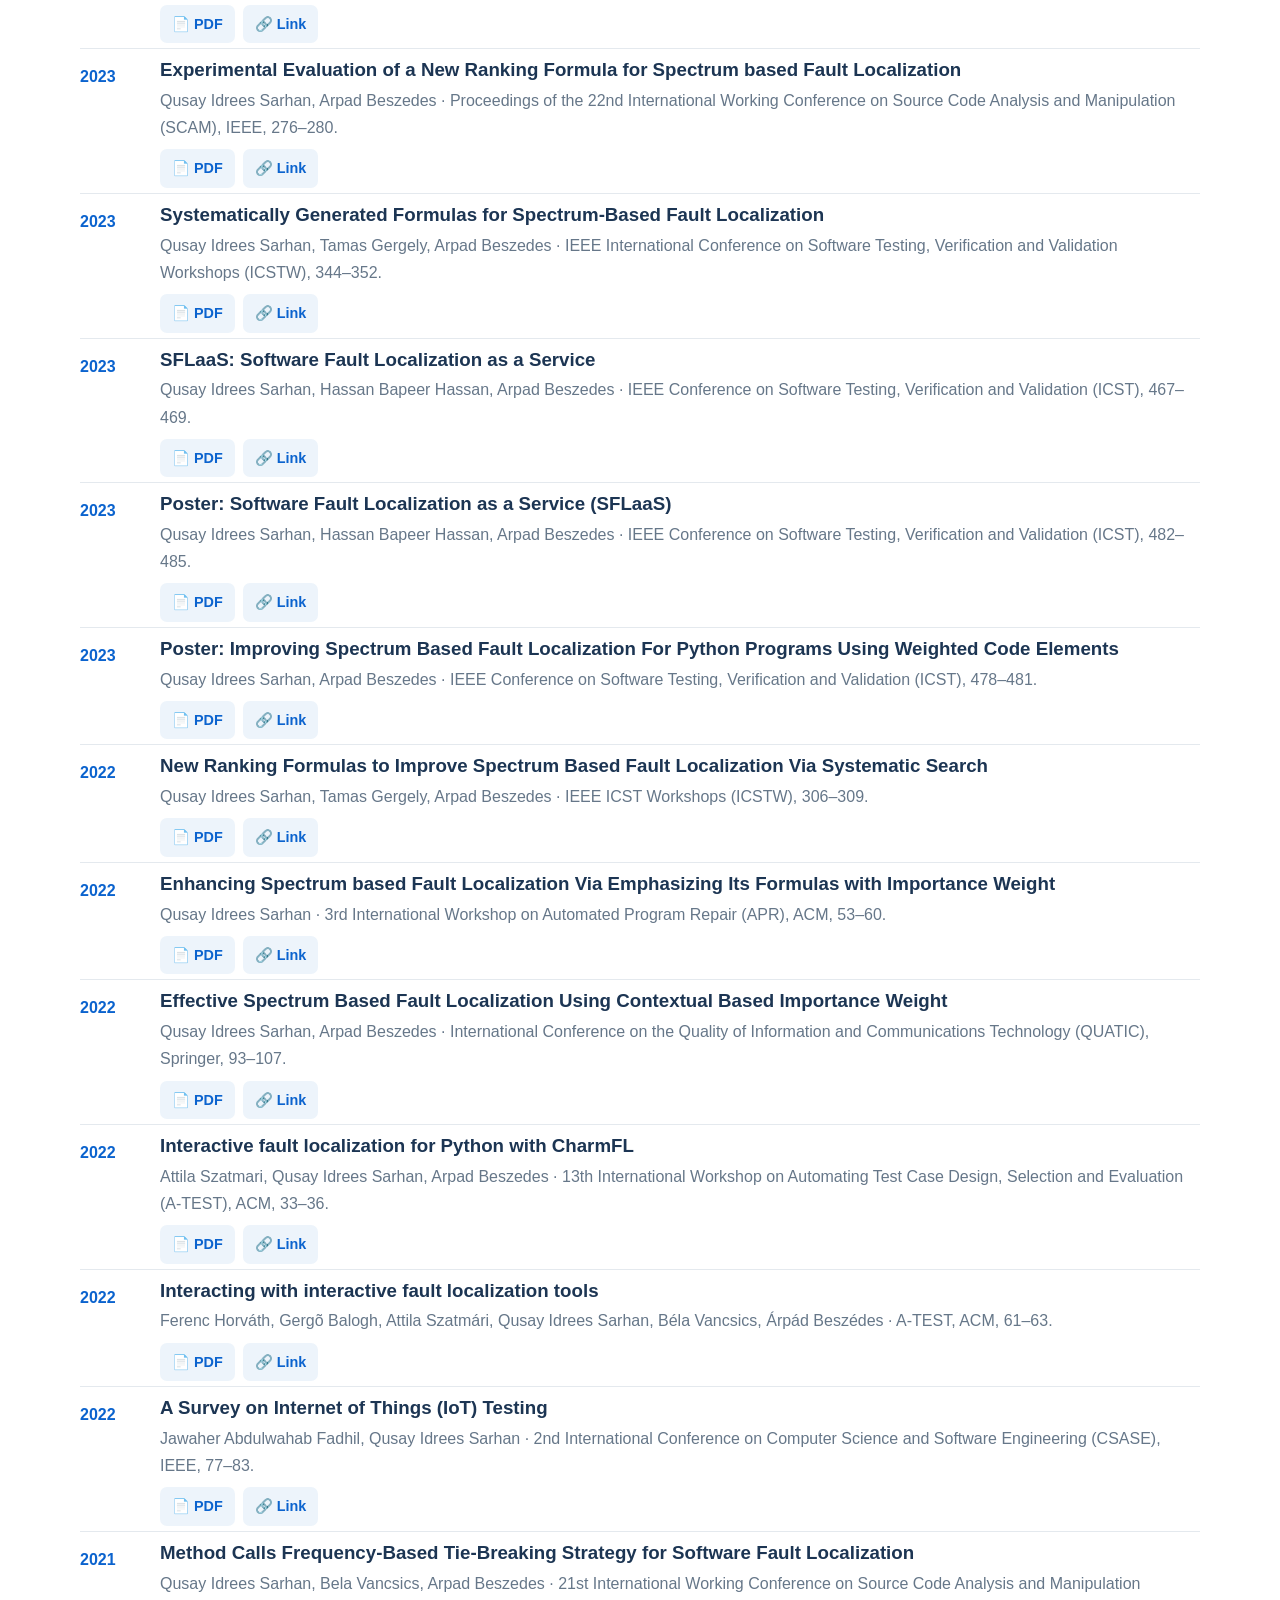
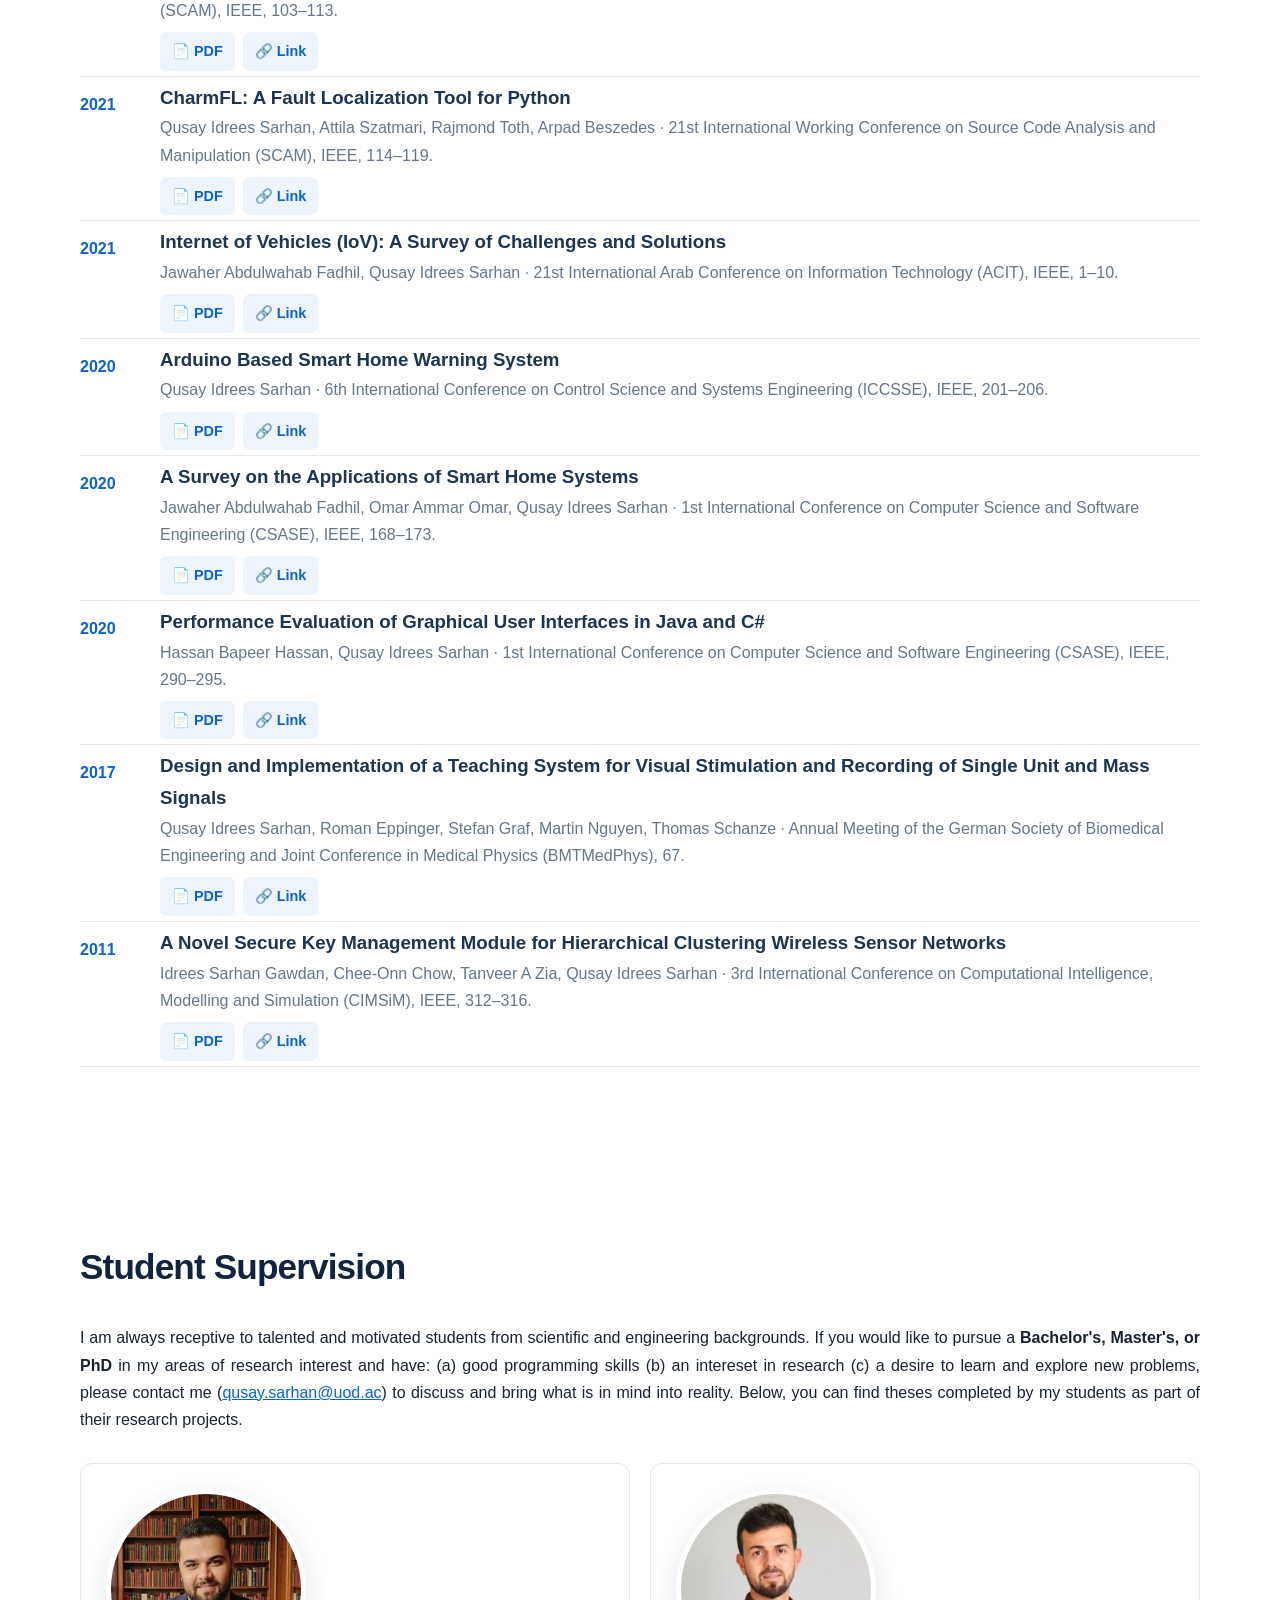
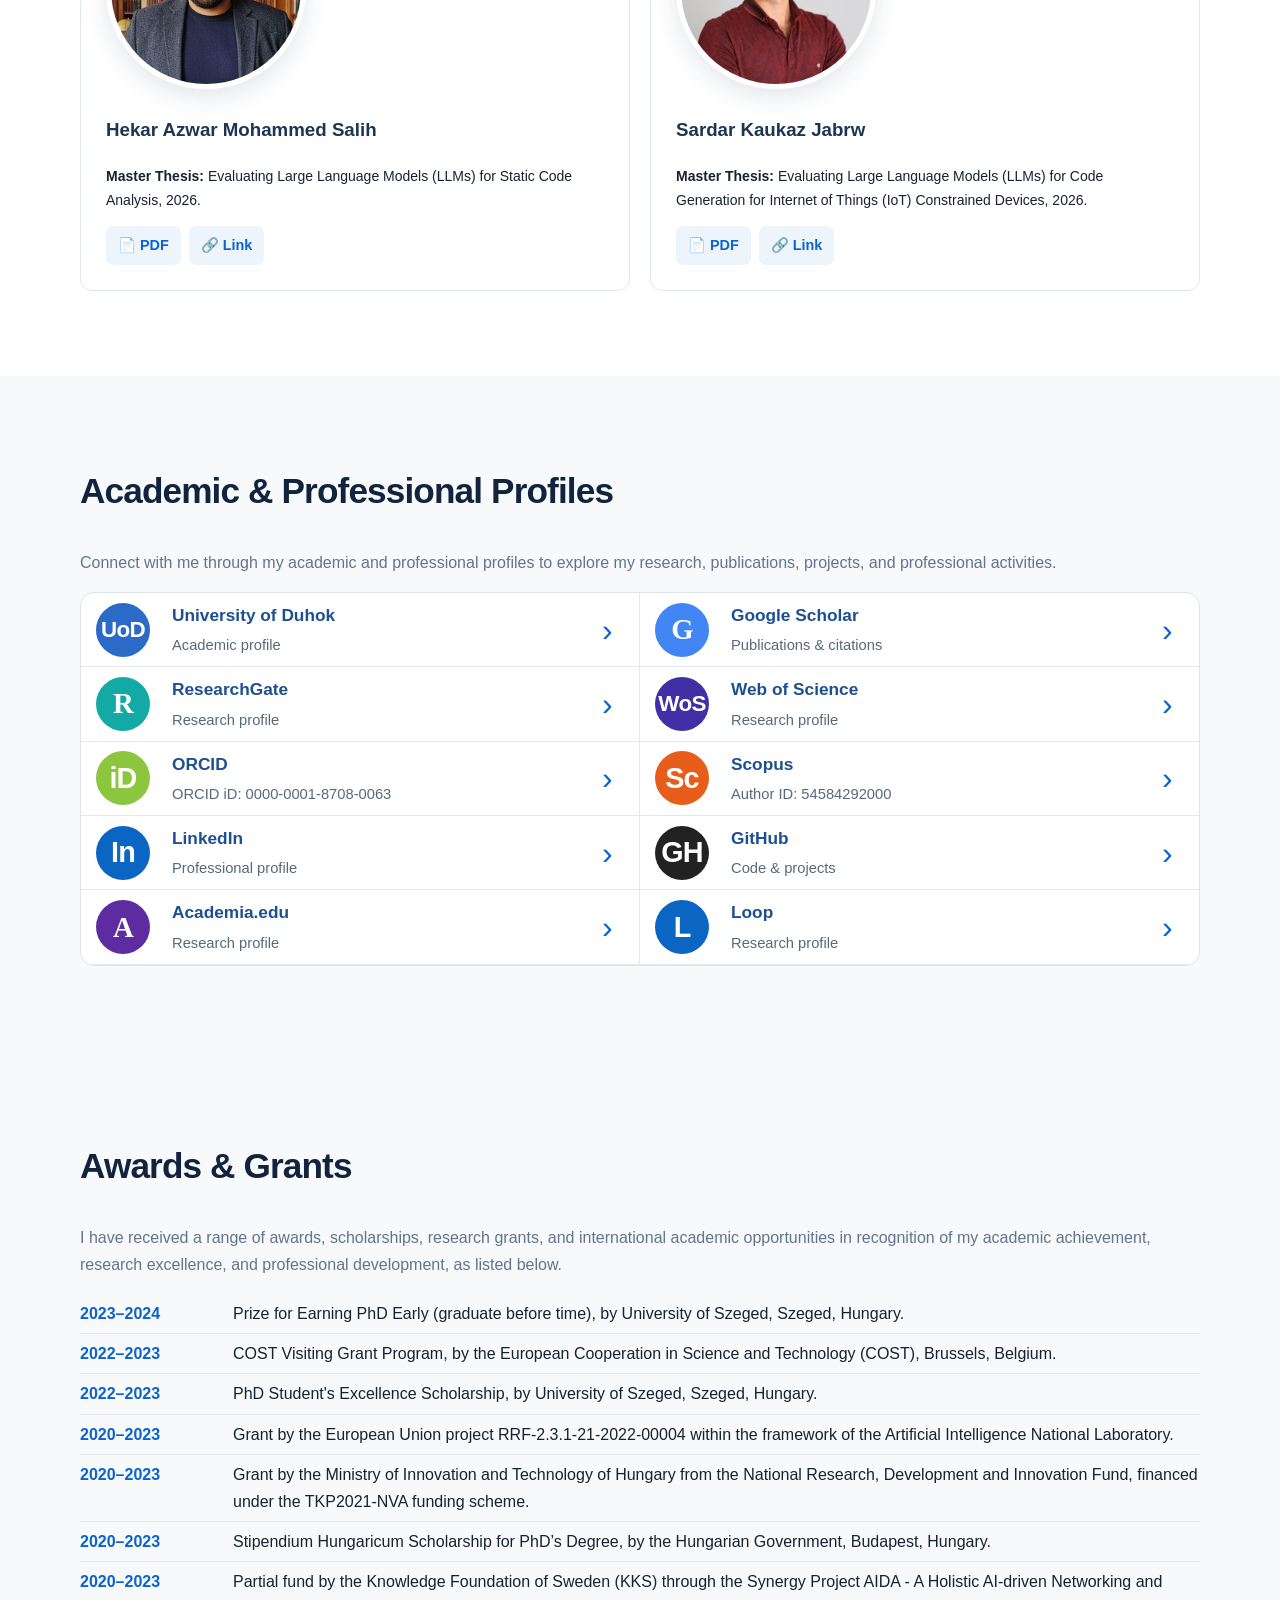
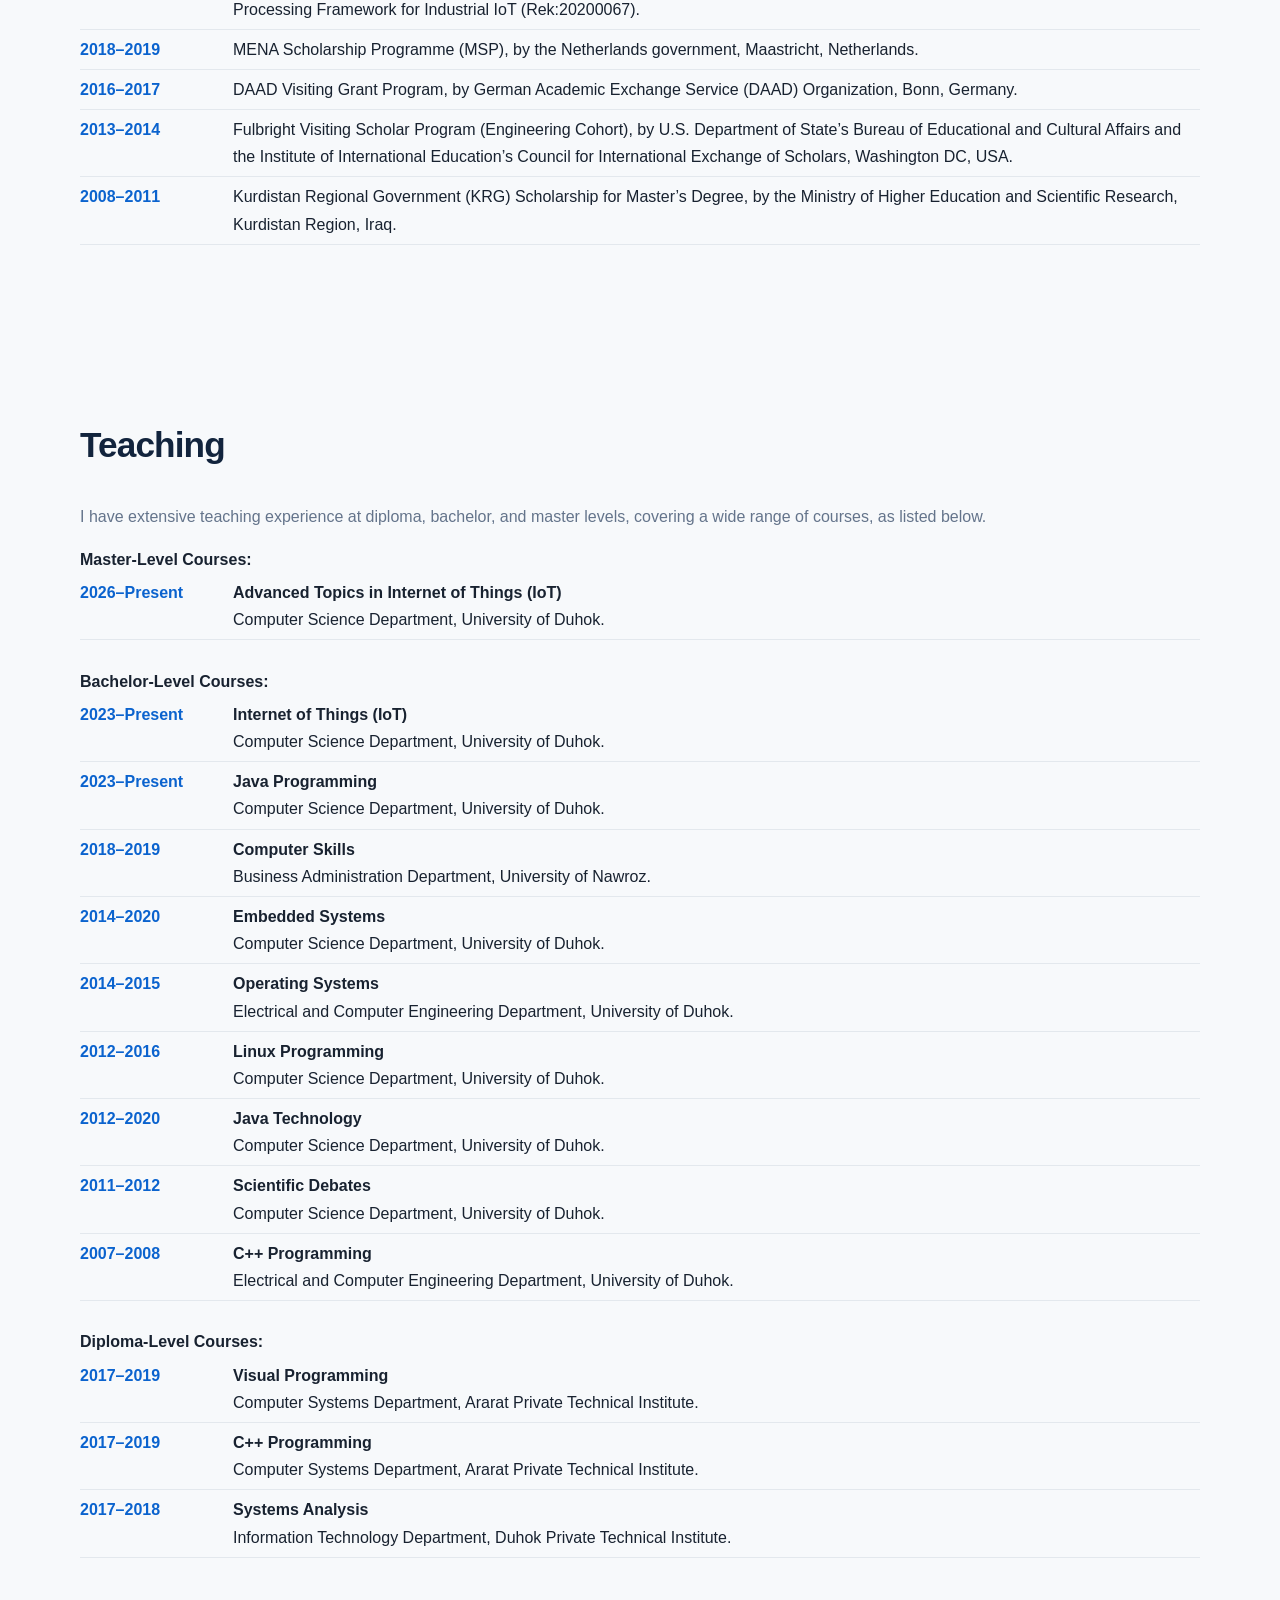
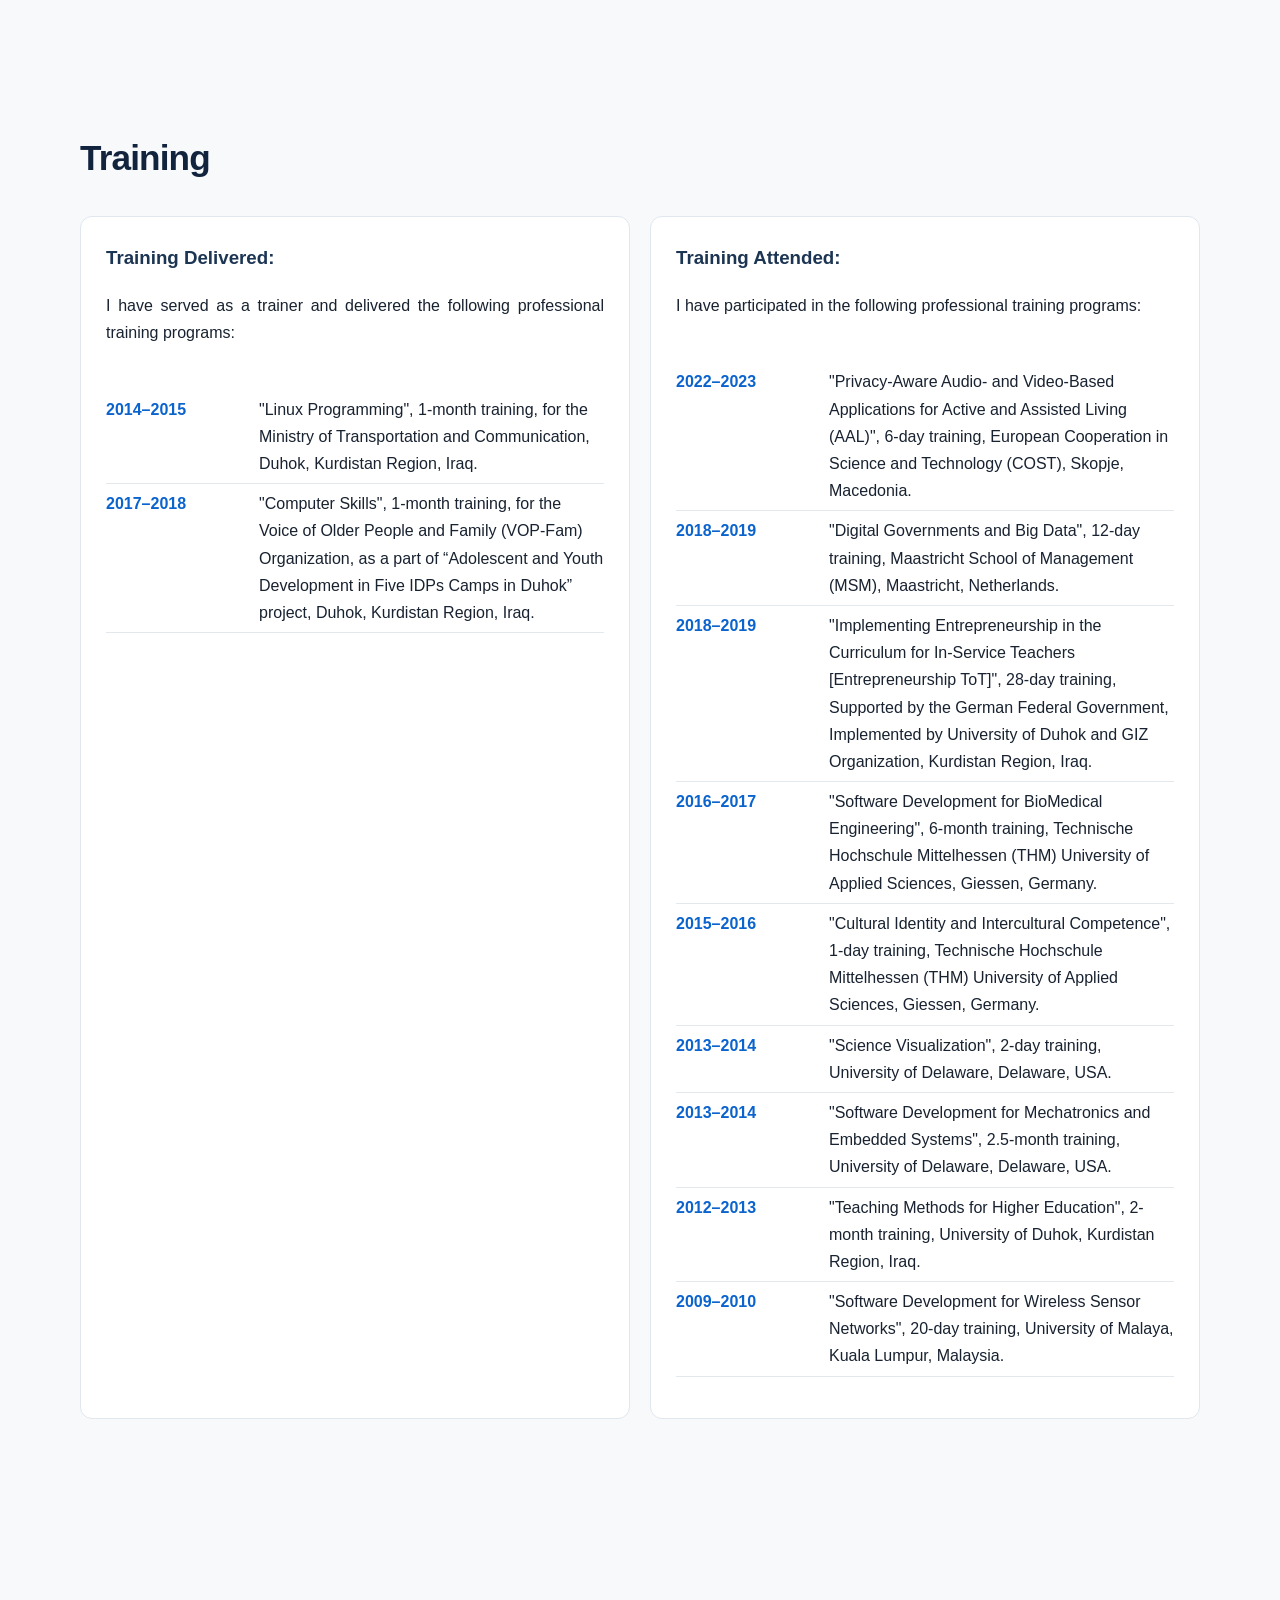
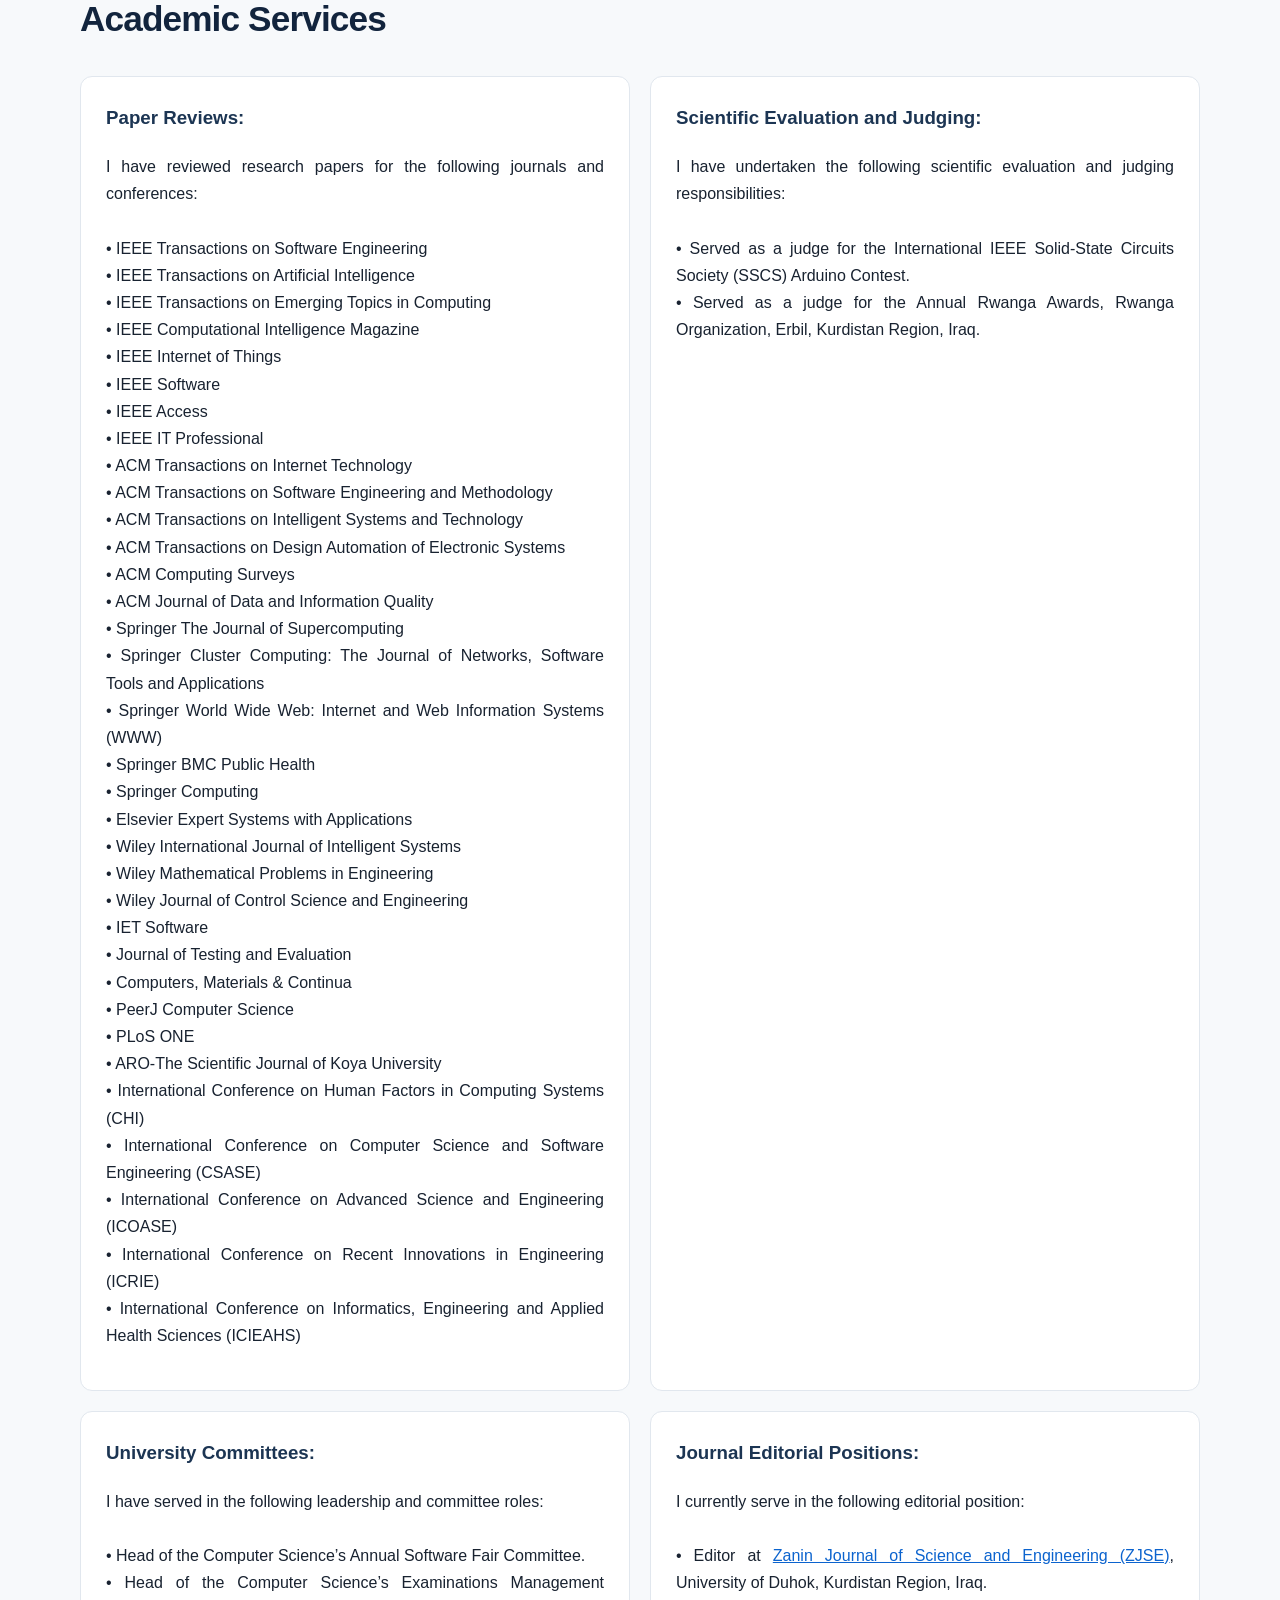
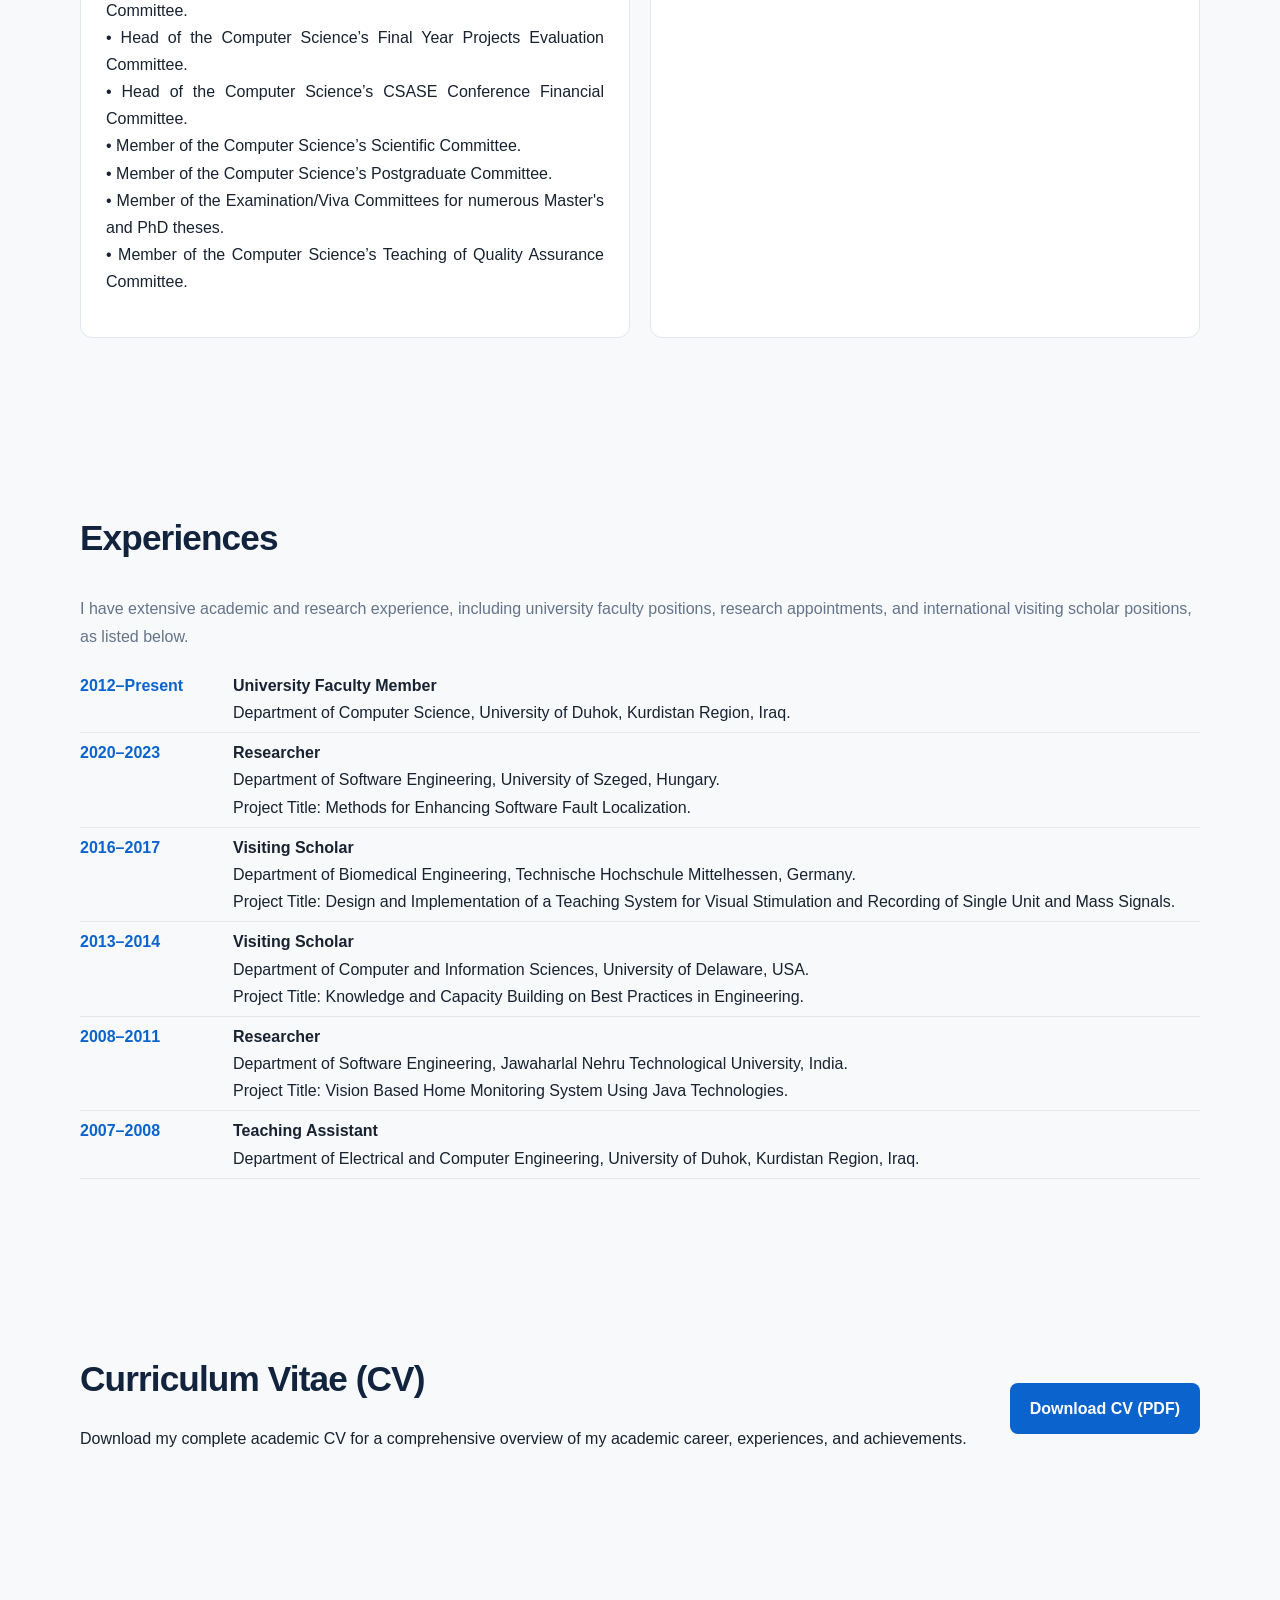
==== commit da820406: "Add files via upload" ====
--- a/index.html
+++ b/index.html
@@ -70,14 +70,14 @@
 <div class="container">
 <h2>About Me</h2>
 <p style="text-align: justify;"> 
-Dr. Qusay Idrees Sarhan is an Assistant Professor in the Department of Computer Science at the University of Duhok, Kurdistan Region, Iraq. He received his B.Sc. degree in Software Engineering from the University of Mosul, Iraq, in 2007, his M.Tech. degree in Software Engineering from Jawaharlal Nehru Technological University, India, in 2011, and his Ph.D. in Software Engineering from the University of Szeged, Hungary, in 2023. His postgraduate studies were supported by scholarships.
-
-His research interests include Software Engineering, Internet of Things (IoT), Cybersecurity, and Artificial Intelligence, with a particular focus on applying Large Language Models (LLMs) to software engineering and embedded systems. His research aims to advance intelligent approaches and develop innovative solutions to emerging challenges in computing.
-
-He has authored and co-authored more than 40 research publications in international journals and conferences. His academic and research experience includes international collaborations and research appointments across several countries. He also contributes to the scientific community through peer review for leading international journals and conferences, academic committee service, and the supervision of undergraduate and postgraduate research.
-
-In addition to his research activities, he has extensive experience in university teaching, curriculum development, and professional training. He is passionate about advancing education, mentoring aspiring researchers, and fostering collaboration between academia and industry. He welcomes research collaborations and is particularly interested in working with motivated students and researchers on innovative projects in software engineering, IoT, and AI.</p>
-
+Dr. Qusay Idrees Sarhan is an Assistant Professor in the Department of Computer Science at the University of Duhok, Kurdistan Region, Iraq. He received his B.Sc. degree in Software Engineering from the University of Mosul, Iraq, in 2007, his M.Tech. degree in Software Engineering from Jawaharlal Nehru Technological University, India, in 2011, and his Ph.D. in Software Engineering from the University of Szeged, Hungary, in 2023, with all postgraduate studies supported by competitive scholarships.
+
+His research interests encompass Software Engineering, Internet of Things (IoT), Cybersecurity, and Artificial Intelligence, with particular emphasis on software testing, static code analysis, software quality, data analysis, and the application of Large Language Models (LLMs) to software engineering, IoT, and resource-constrained systems. 
+
+He has authored and co-authored more than 40 research publications in reputable international journals and conferences. Also, he has established an international academic and research profile through collaborations and research opportunities in Hungary, Germany, the Netherlands, the United States, and other countries. His academic distinctions include the Fulbright Visiting Scholar Program, the DAAD Visiting Grant, the MENA Scholarship Program, and the COST Visiting Grant. 
+
+In addition to his research activities, he actively contributes to the international scientific community as a reviewer for numerous prestigious IEEE, ACM, Springer, Elsevier, and Wiley journals and international conferences. He is also involved in postgraduate supervision, academic committee activities, university teaching, curriculum development, and professional training. His academic interests include advancing innovative computing solutions and fostering international research collaboration in software engineering, IoT, and artificial intelligence.
+<br/>
 He is honored to have been selected as the Best Researcher in the Department of Computer Science/University of Duhok at the Annual Research Excellence Recognition Ceremony 2025, where he received three research awards in recognition of his academic contributions and achievements:
 <br/>
 •	Most Publications Award – in recognition of research productivity.
@@ -88,7 +88,7 @@
 
 <div class="stats">
 <div><strong>40</strong><span>Publications</span></div>
-<div><strong>1015</strong><span>Citations</span></div>
+<div><strong>1020</strong><span>Citations</span></div>
 <div><strong>14</strong><span>H-index</span></div>
 <div><strong>85</strong><span>Verified Peer Reviews</span></div>
 </div>
@@ -697,6 +697,13 @@
 
 </p></article>
 
+<article><h3>Journal Editorial Positions:</h3><p style="text-align: justify;">
+I currently serve in the following editorial position:<br/><br/>
+
+•	Editor at <a href="https://zjse.uod.ac/index.php/zjse/about/editorialTeam" target="_blank">Zanin Journal of Science and Engineering (ZJSE)</a>, University of Duhok, Kurdistan Region, Iraq.<br/>
+
+</p></article>
+
 </div>
 </div>
 </section>
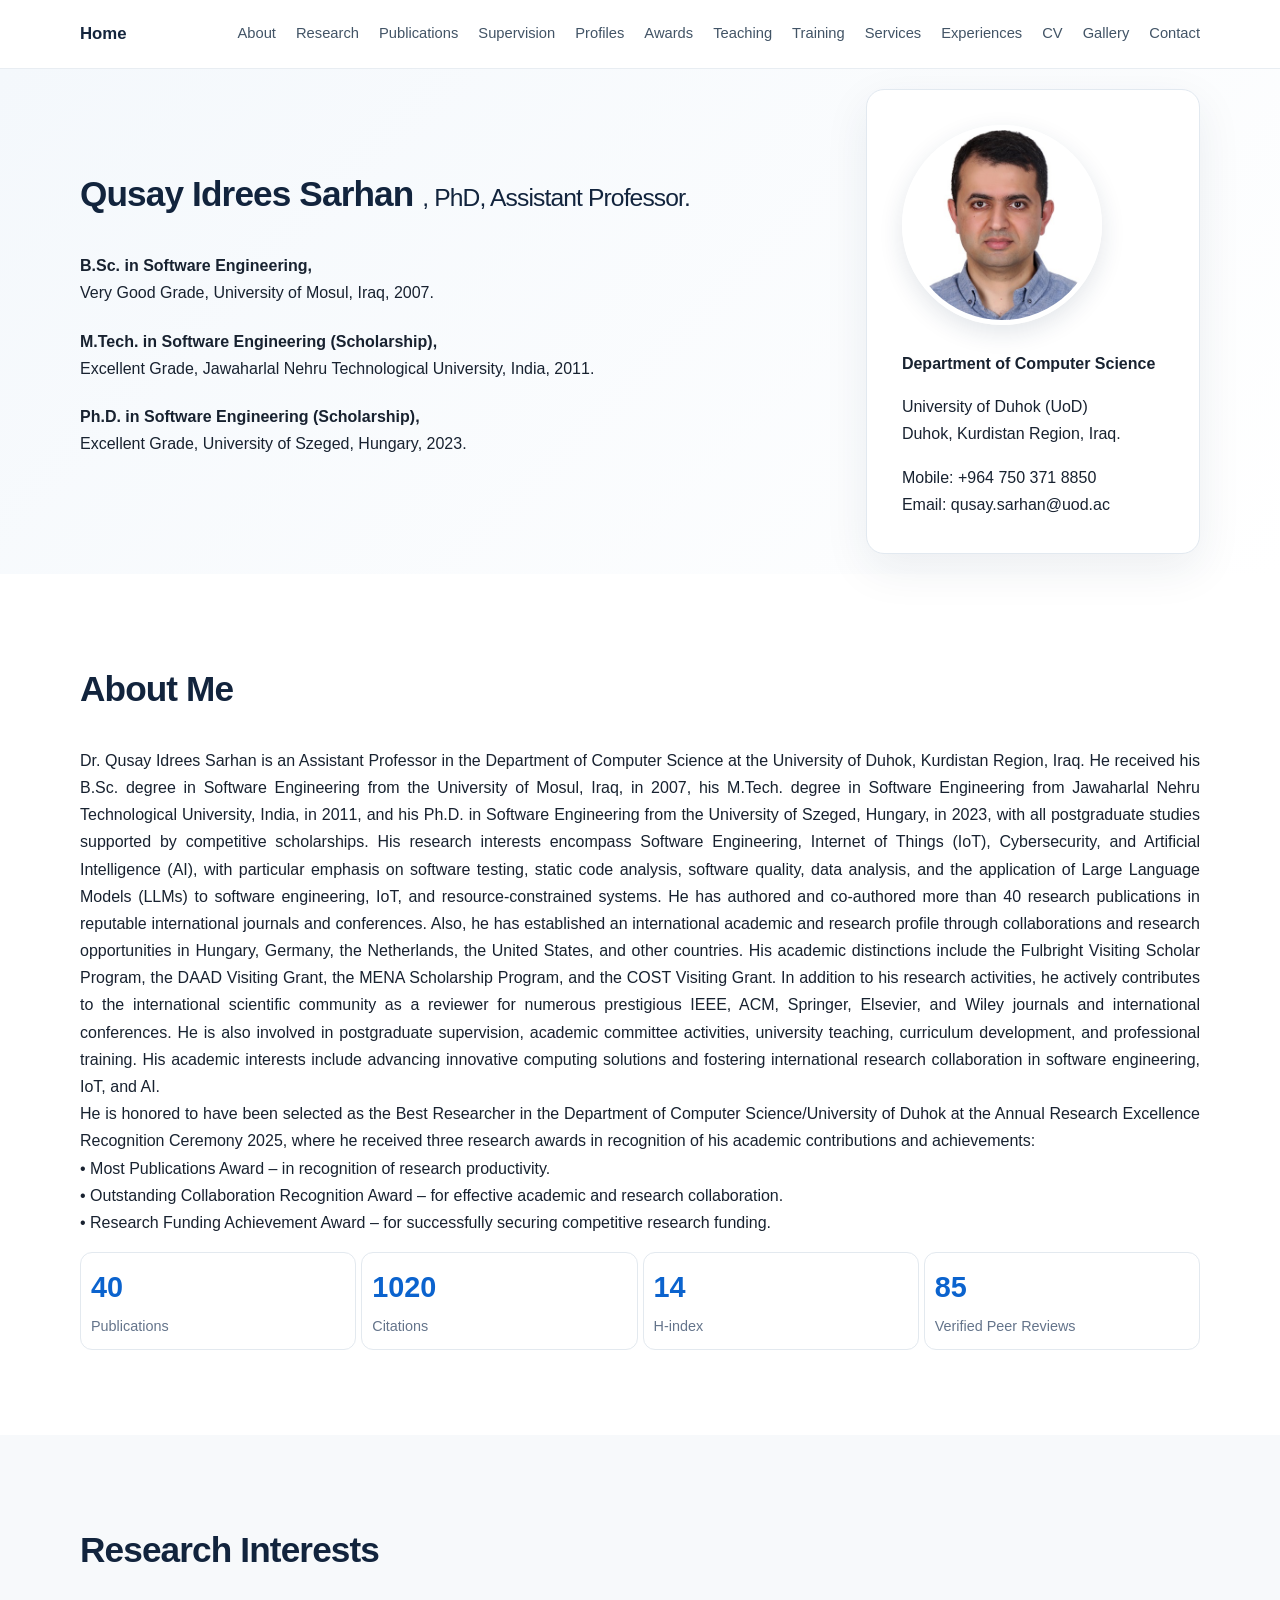
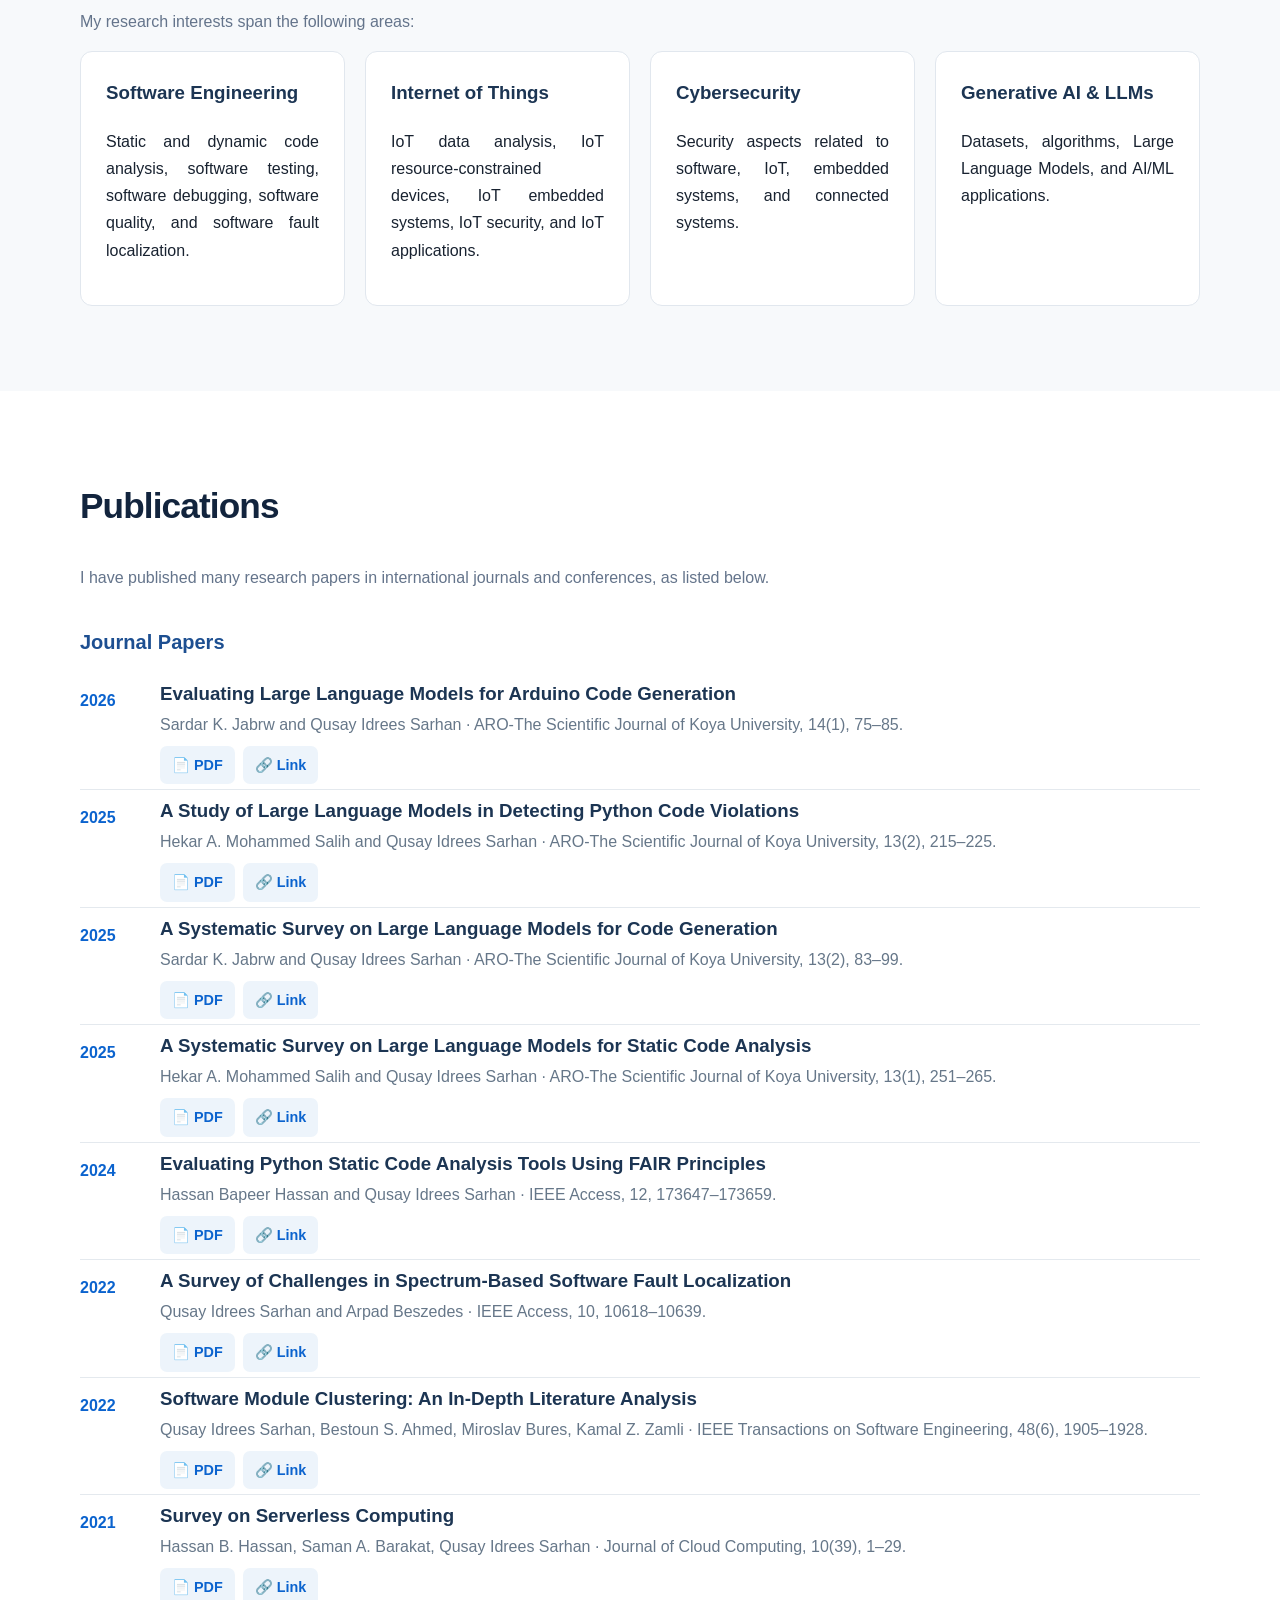
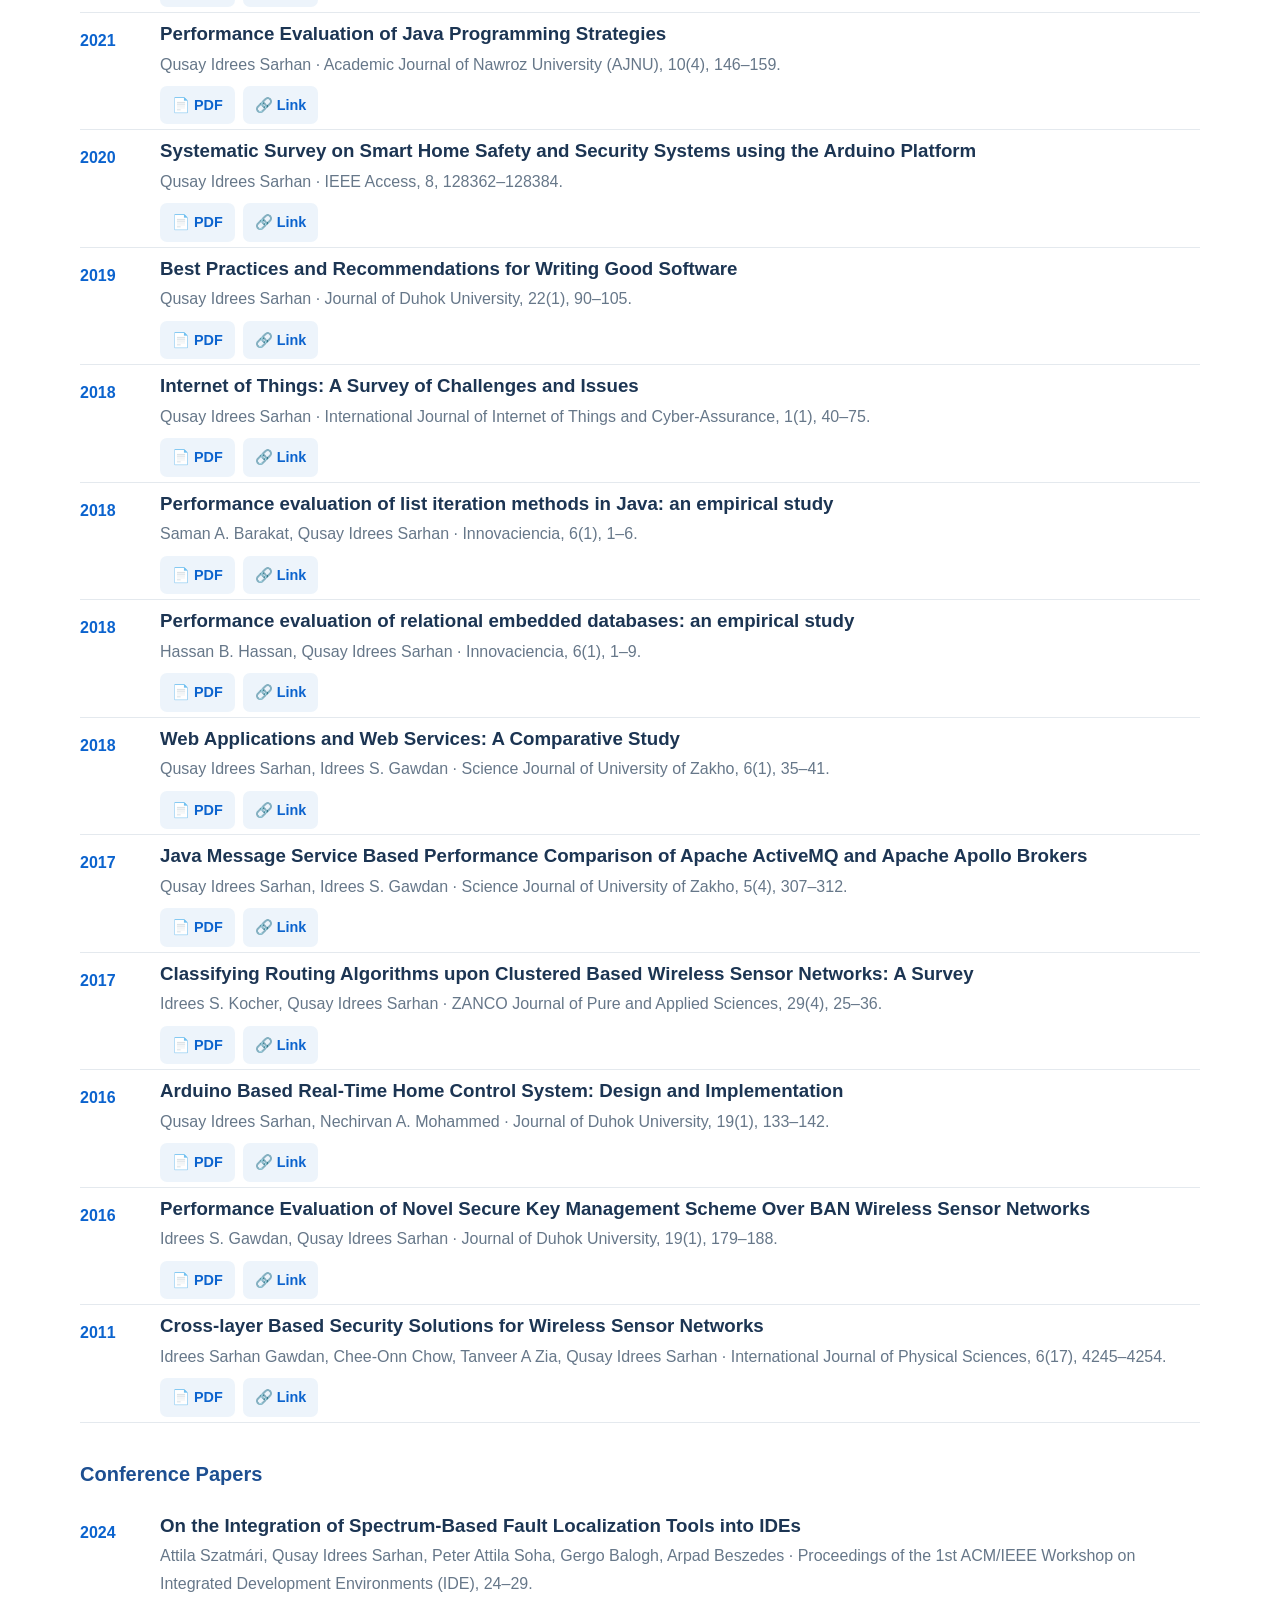
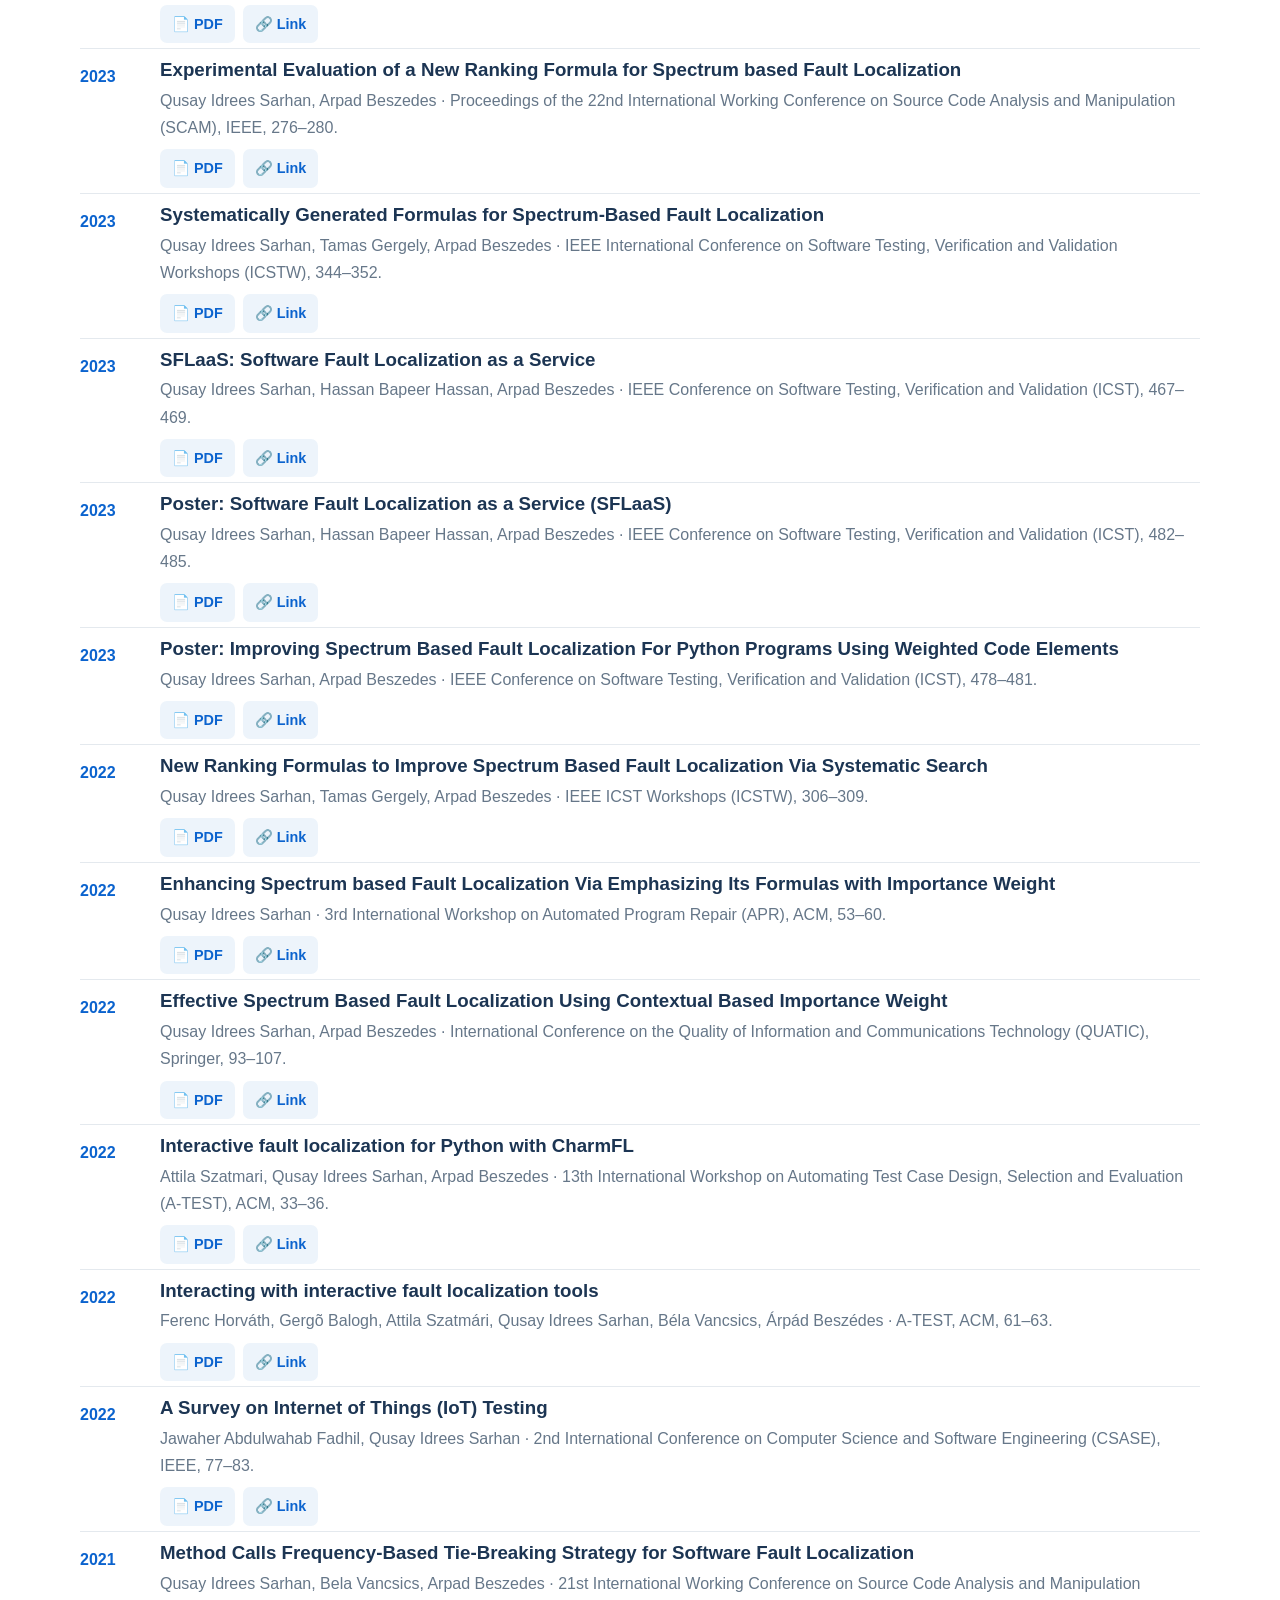
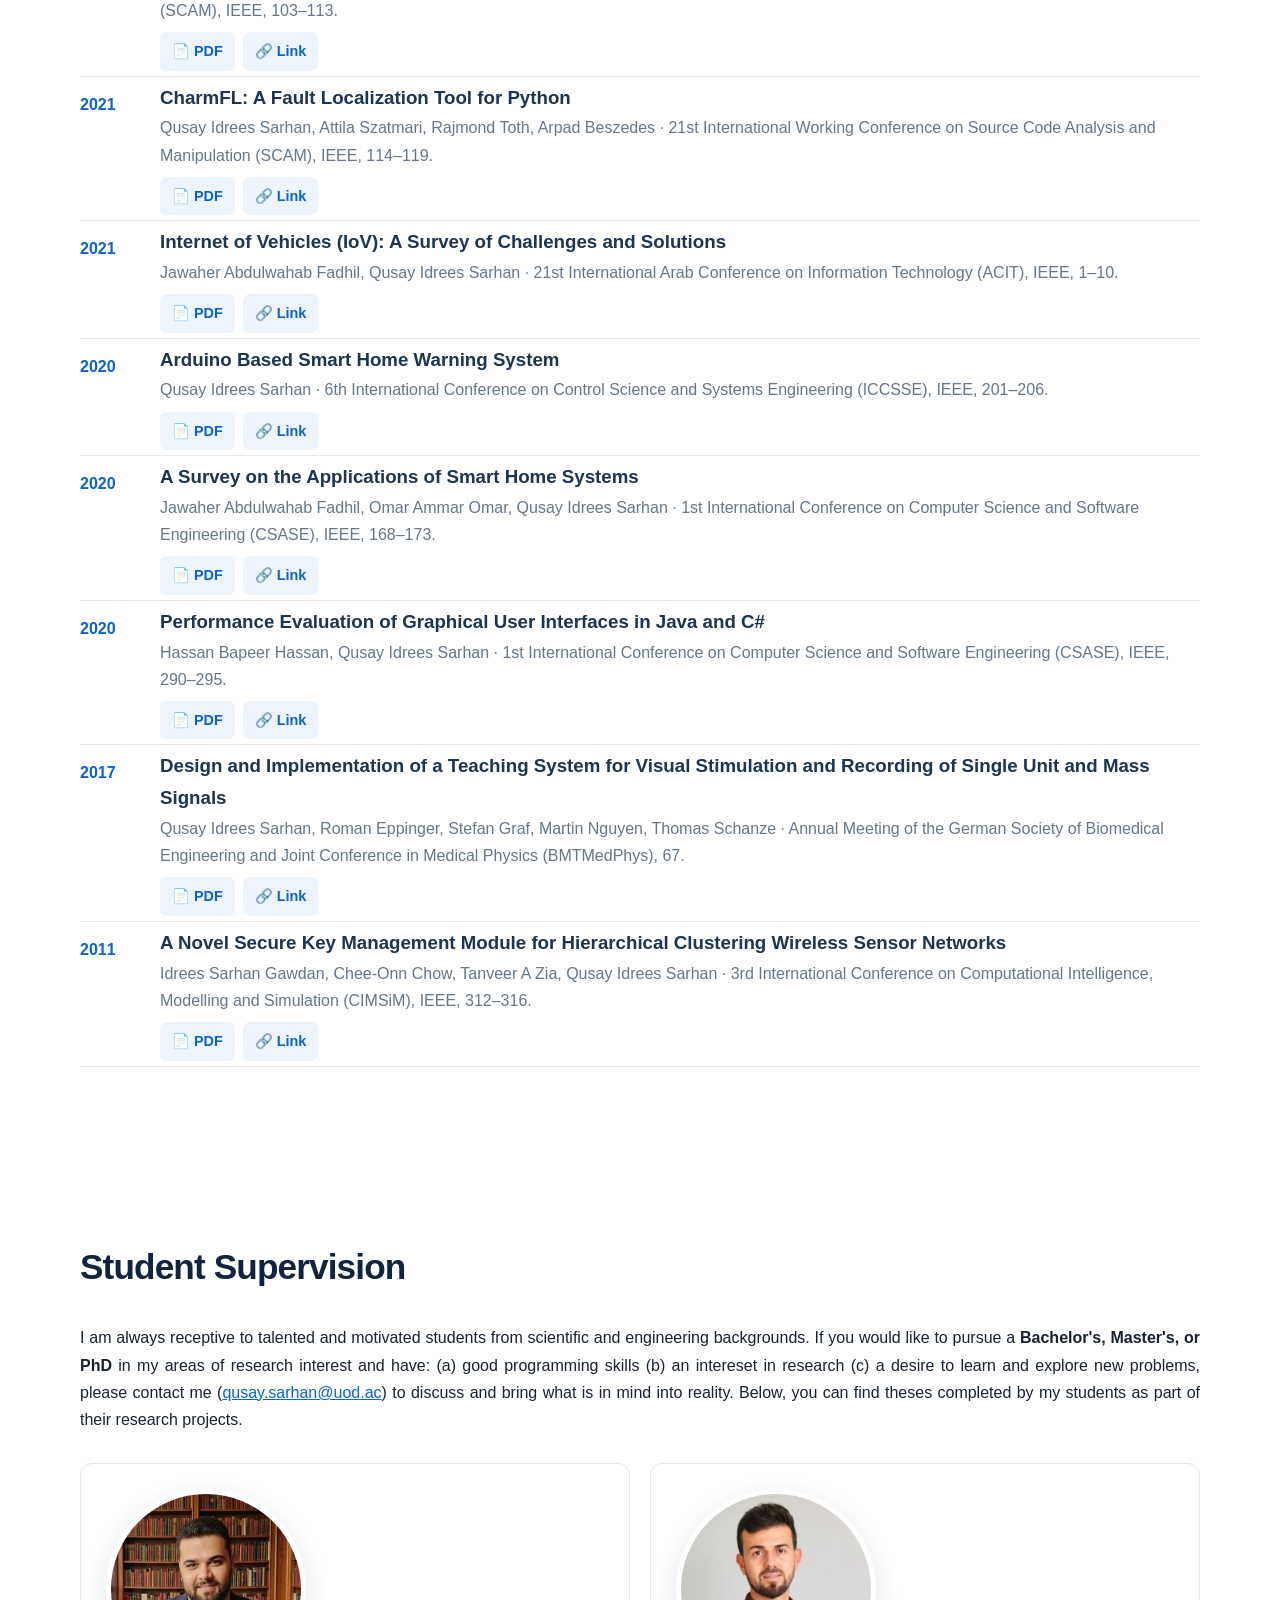
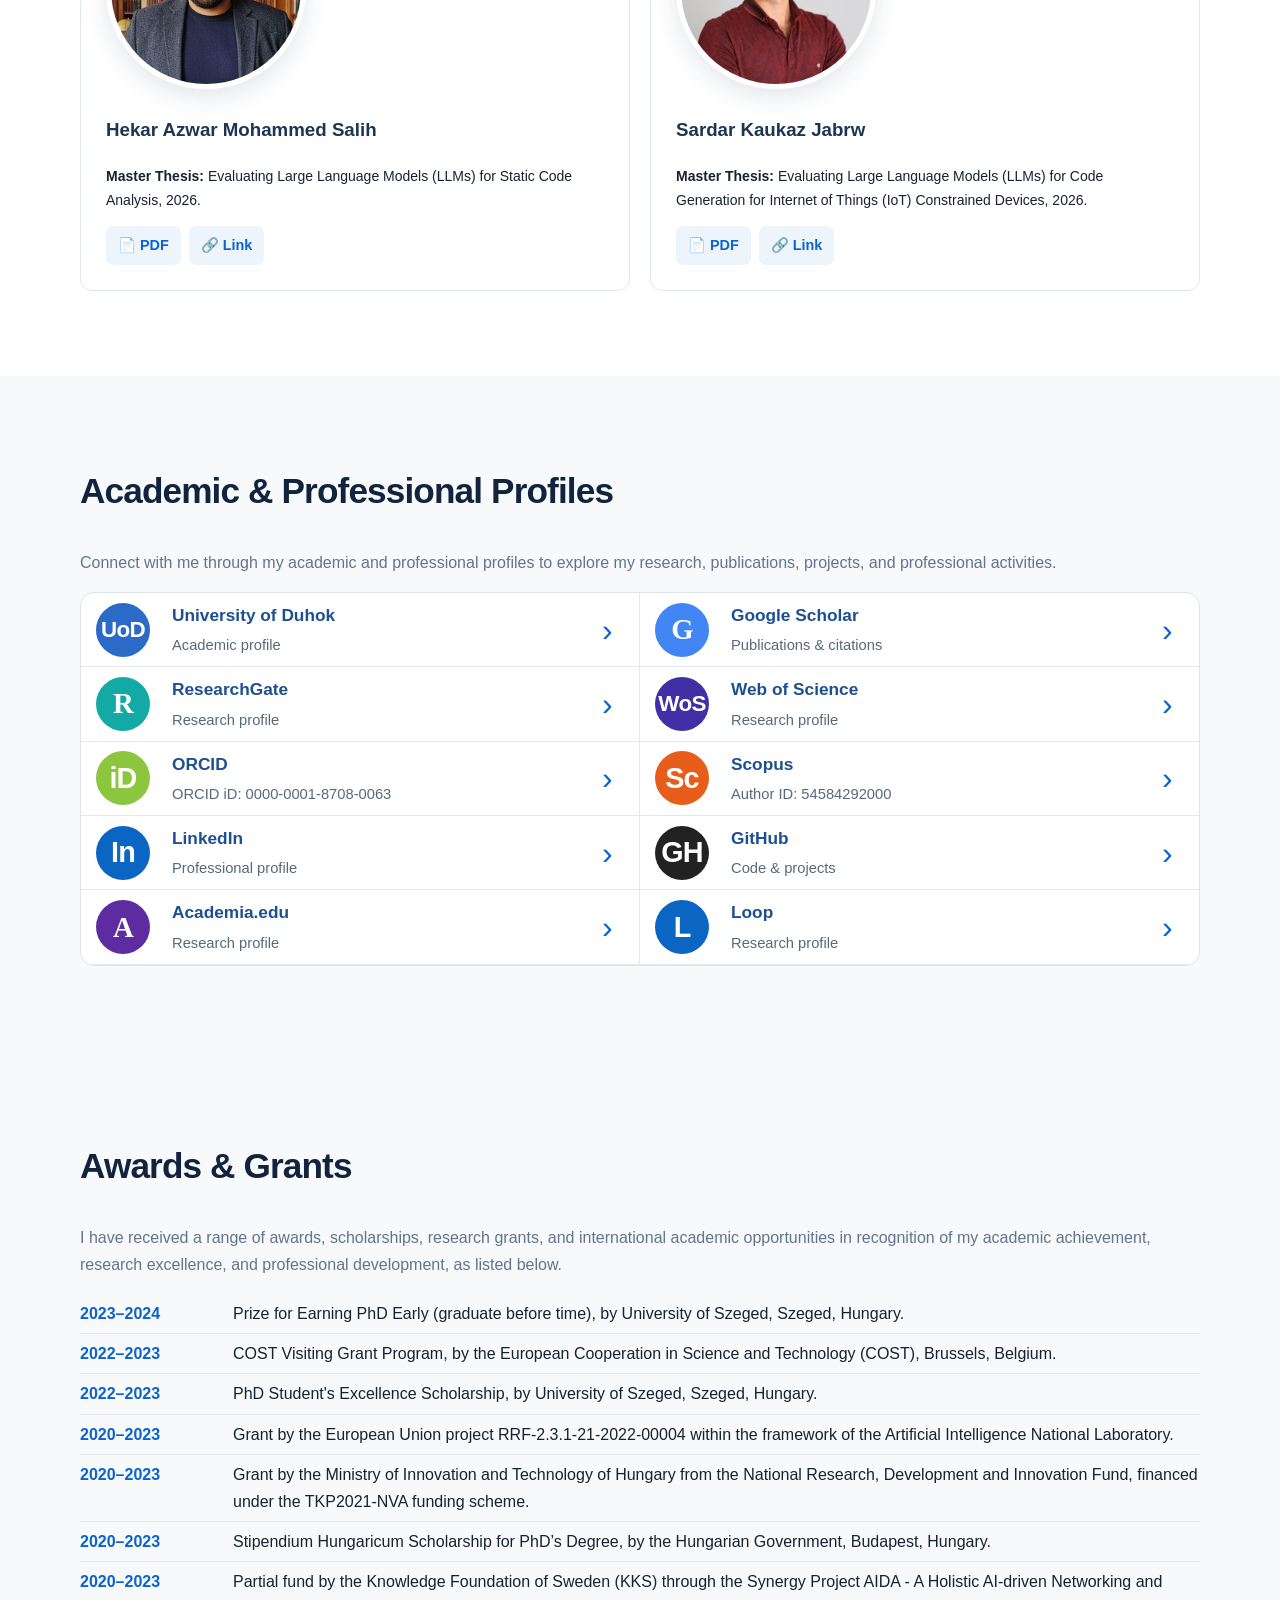
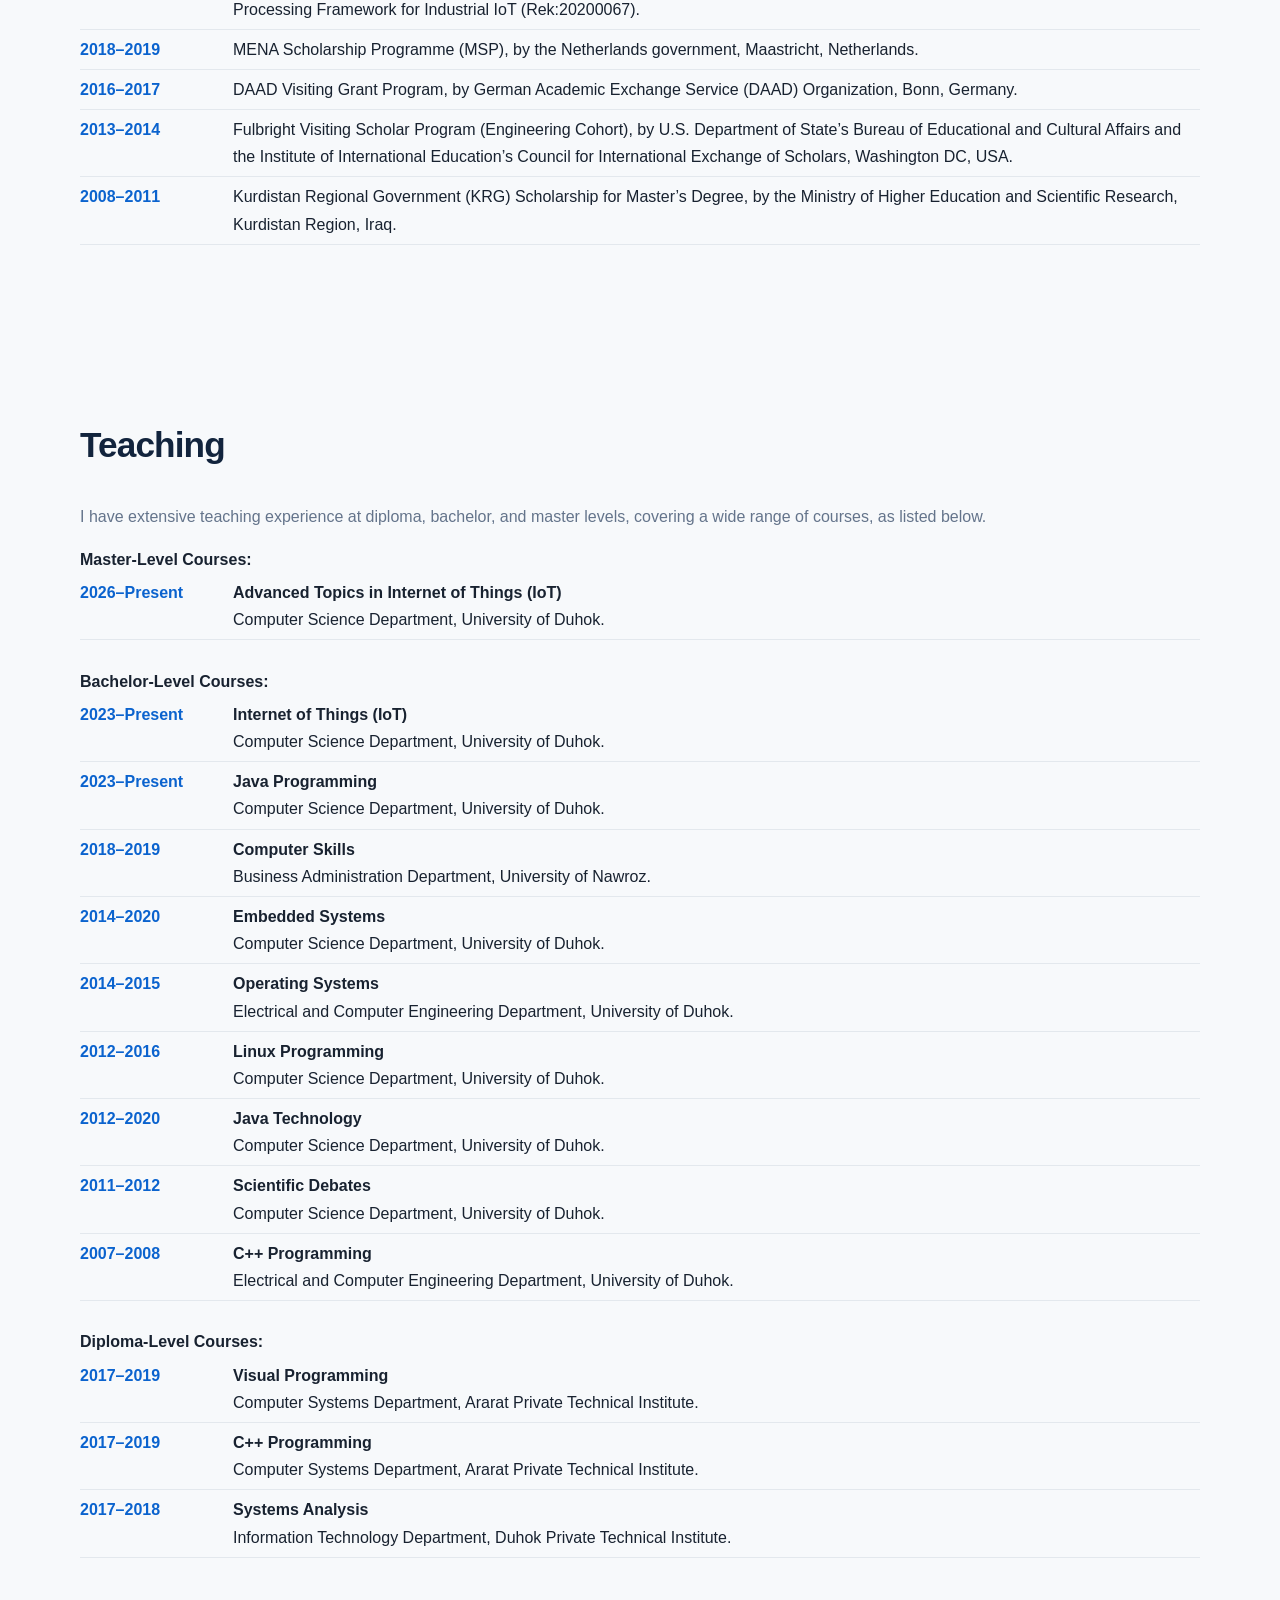
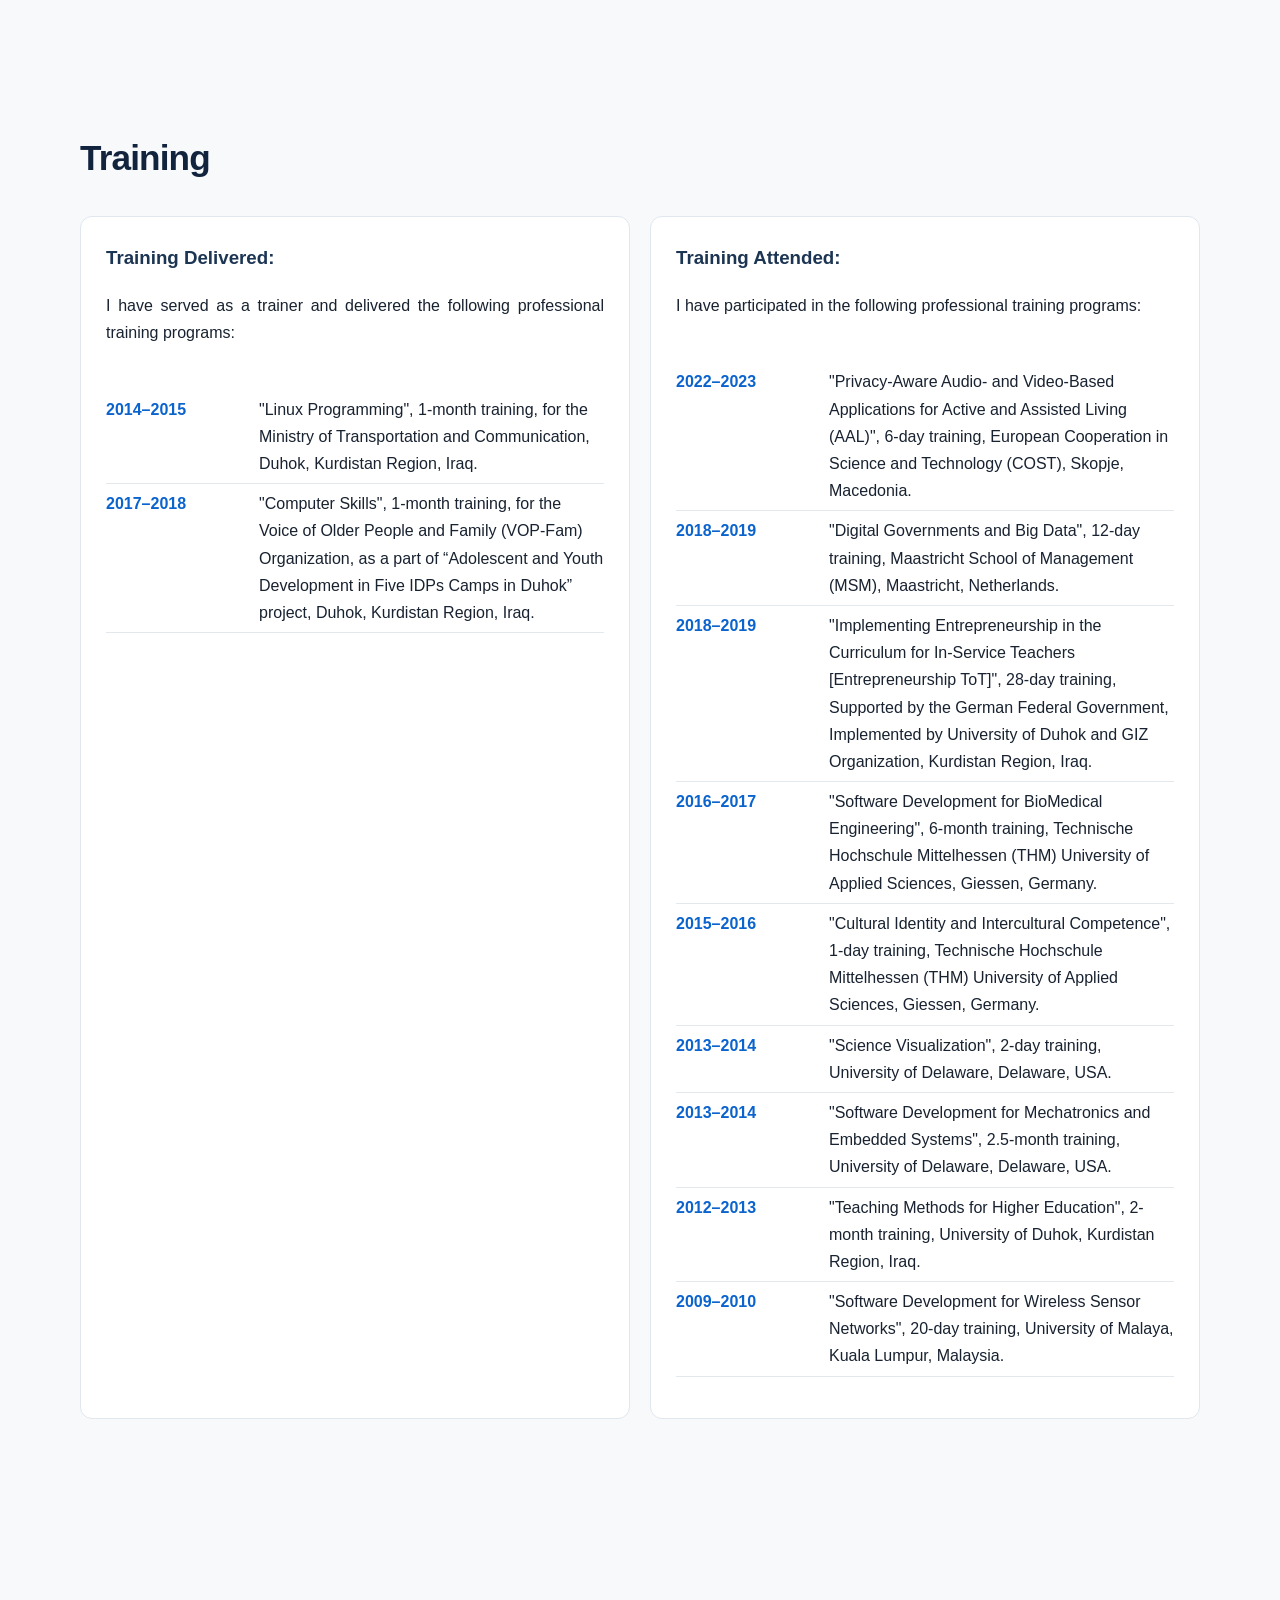
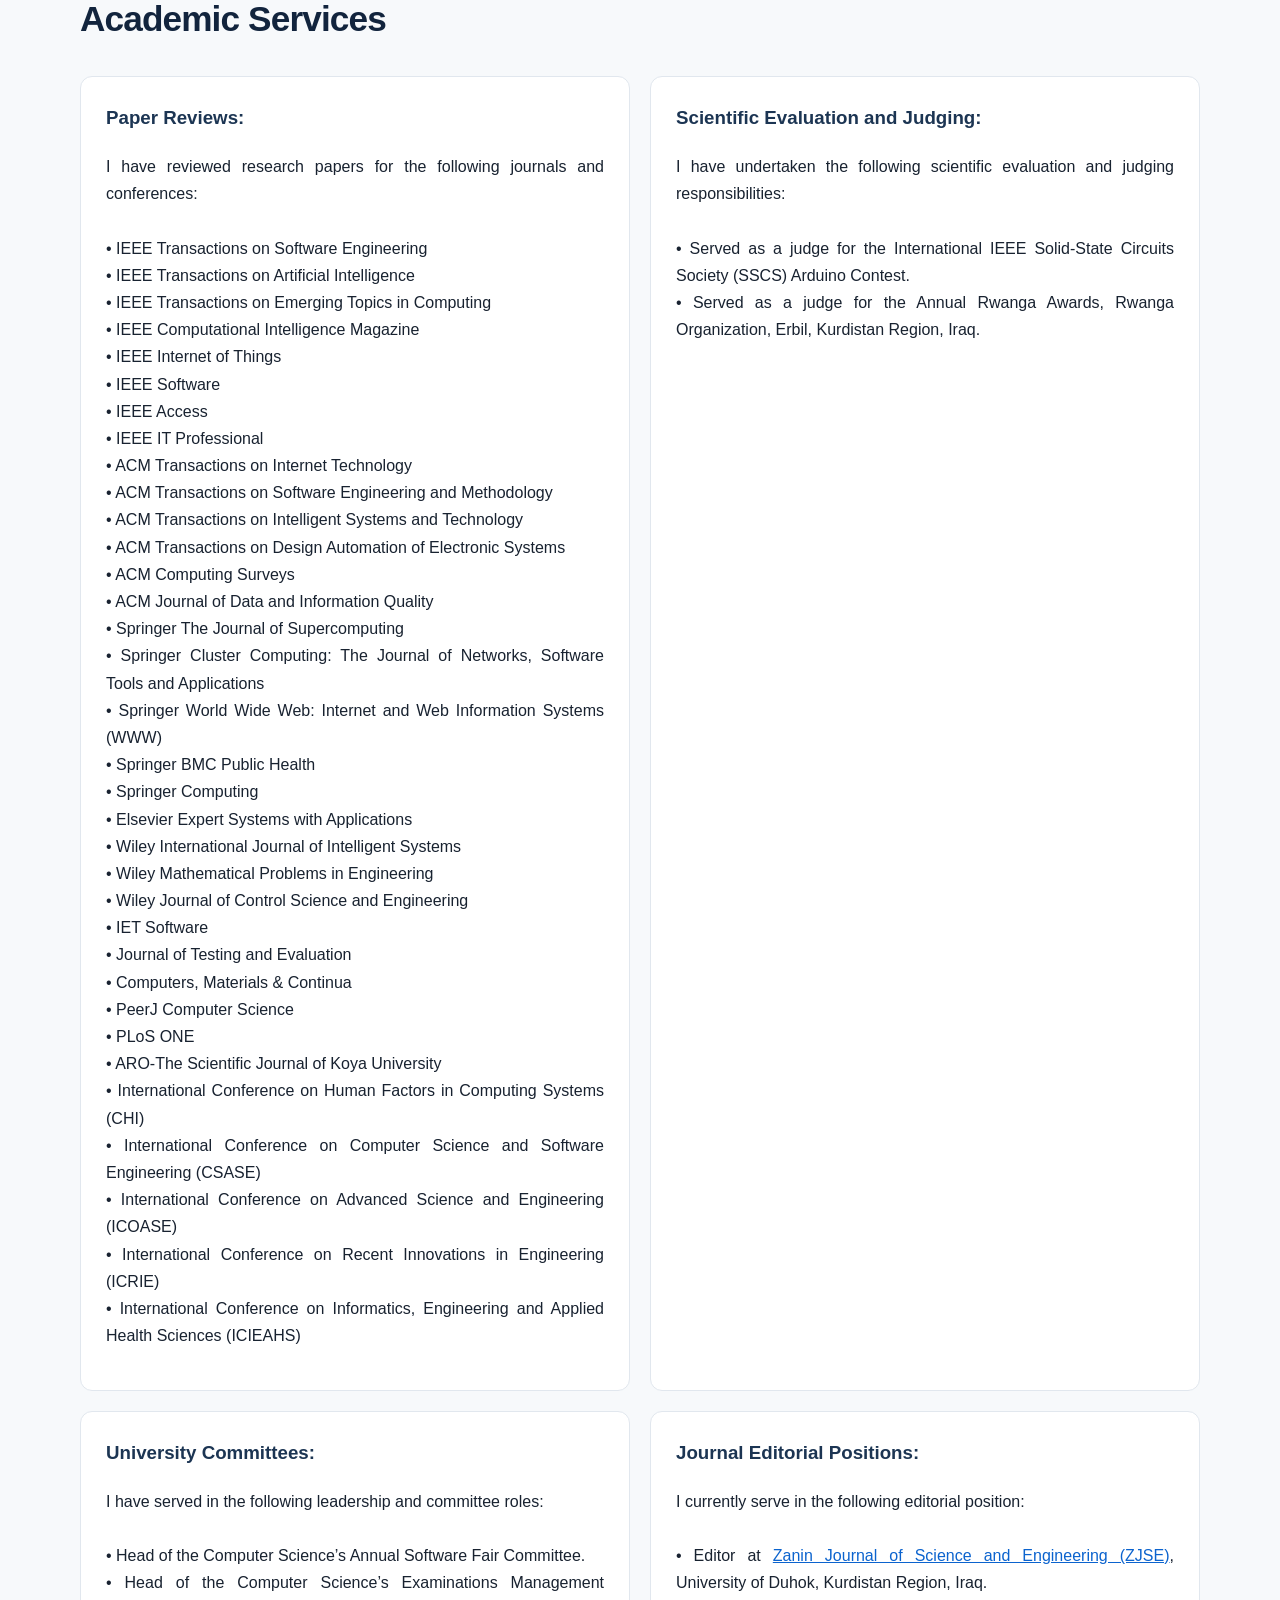
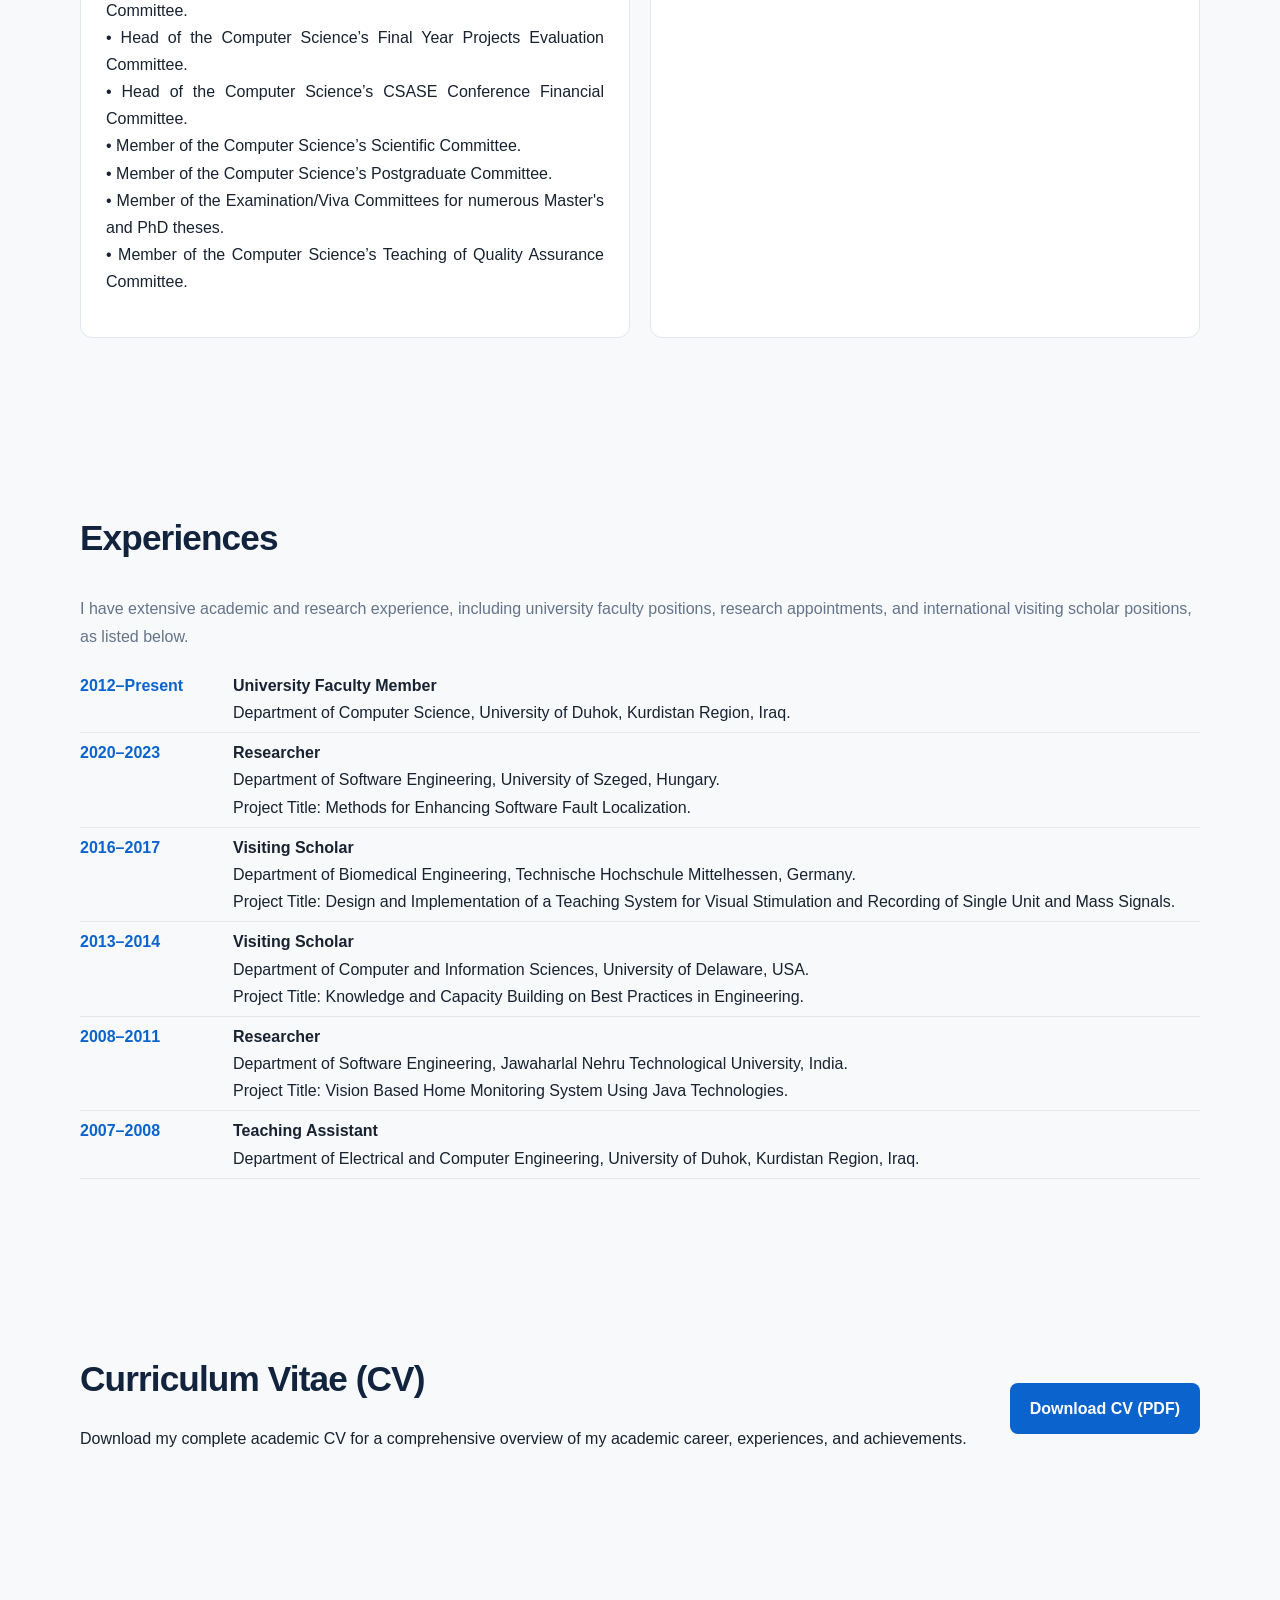
==== commit 7116e265: "Add files via upload" ====
--- a/index.html
+++ b/index.html
@@ -72,11 +72,11 @@
 <p style="text-align: justify;"> 
 Dr. Qusay Idrees Sarhan is an Assistant Professor in the Department of Computer Science at the University of Duhok, Kurdistan Region, Iraq. He received his B.Sc. degree in Software Engineering from the University of Mosul, Iraq, in 2007, his M.Tech. degree in Software Engineering from Jawaharlal Nehru Technological University, India, in 2011, and his Ph.D. in Software Engineering from the University of Szeged, Hungary, in 2023, with all postgraduate studies supported by competitive scholarships.
 
-His research interests encompass Software Engineering, Internet of Things (IoT), Cybersecurity, and Artificial Intelligence, with particular emphasis on software testing, static code analysis, software quality, data analysis, and the application of Large Language Models (LLMs) to software engineering, IoT, and resource-constrained systems. 
+His research interests encompass Software Engineering, Internet of Things (IoT), Cybersecurity, and Artificial Intelligence (AI), with particular emphasis on software testing, static code analysis, software quality, data analysis, and the application of Large Language Models (LLMs) to software engineering, IoT, and resource-constrained systems. 
 
 He has authored and co-authored more than 40 research publications in reputable international journals and conferences. Also, he has established an international academic and research profile through collaborations and research opportunities in Hungary, Germany, the Netherlands, the United States, and other countries. His academic distinctions include the Fulbright Visiting Scholar Program, the DAAD Visiting Grant, the MENA Scholarship Program, and the COST Visiting Grant. 
 
-In addition to his research activities, he actively contributes to the international scientific community as a reviewer for numerous prestigious IEEE, ACM, Springer, Elsevier, and Wiley journals and international conferences. He is also involved in postgraduate supervision, academic committee activities, university teaching, curriculum development, and professional training. His academic interests include advancing innovative computing solutions and fostering international research collaboration in software engineering, IoT, and artificial intelligence.
+In addition to his research activities, he actively contributes to the international scientific community as a reviewer for numerous prestigious IEEE, ACM, Springer, Elsevier, and Wiley journals and international conferences. He is also involved in postgraduate supervision, academic committee activities, university teaching, curriculum development, and professional training. His academic interests include advancing innovative computing solutions and fostering international research collaboration in software engineering, IoT, and AI.
 <br/>
 He is honored to have been selected as the Best Researcher in the Department of Computer Science/University of Duhok at the Annual Research Excellence Recognition Ceremony 2025, where he received three research awards in recognition of his academic contributions and achievements:
 <br/>
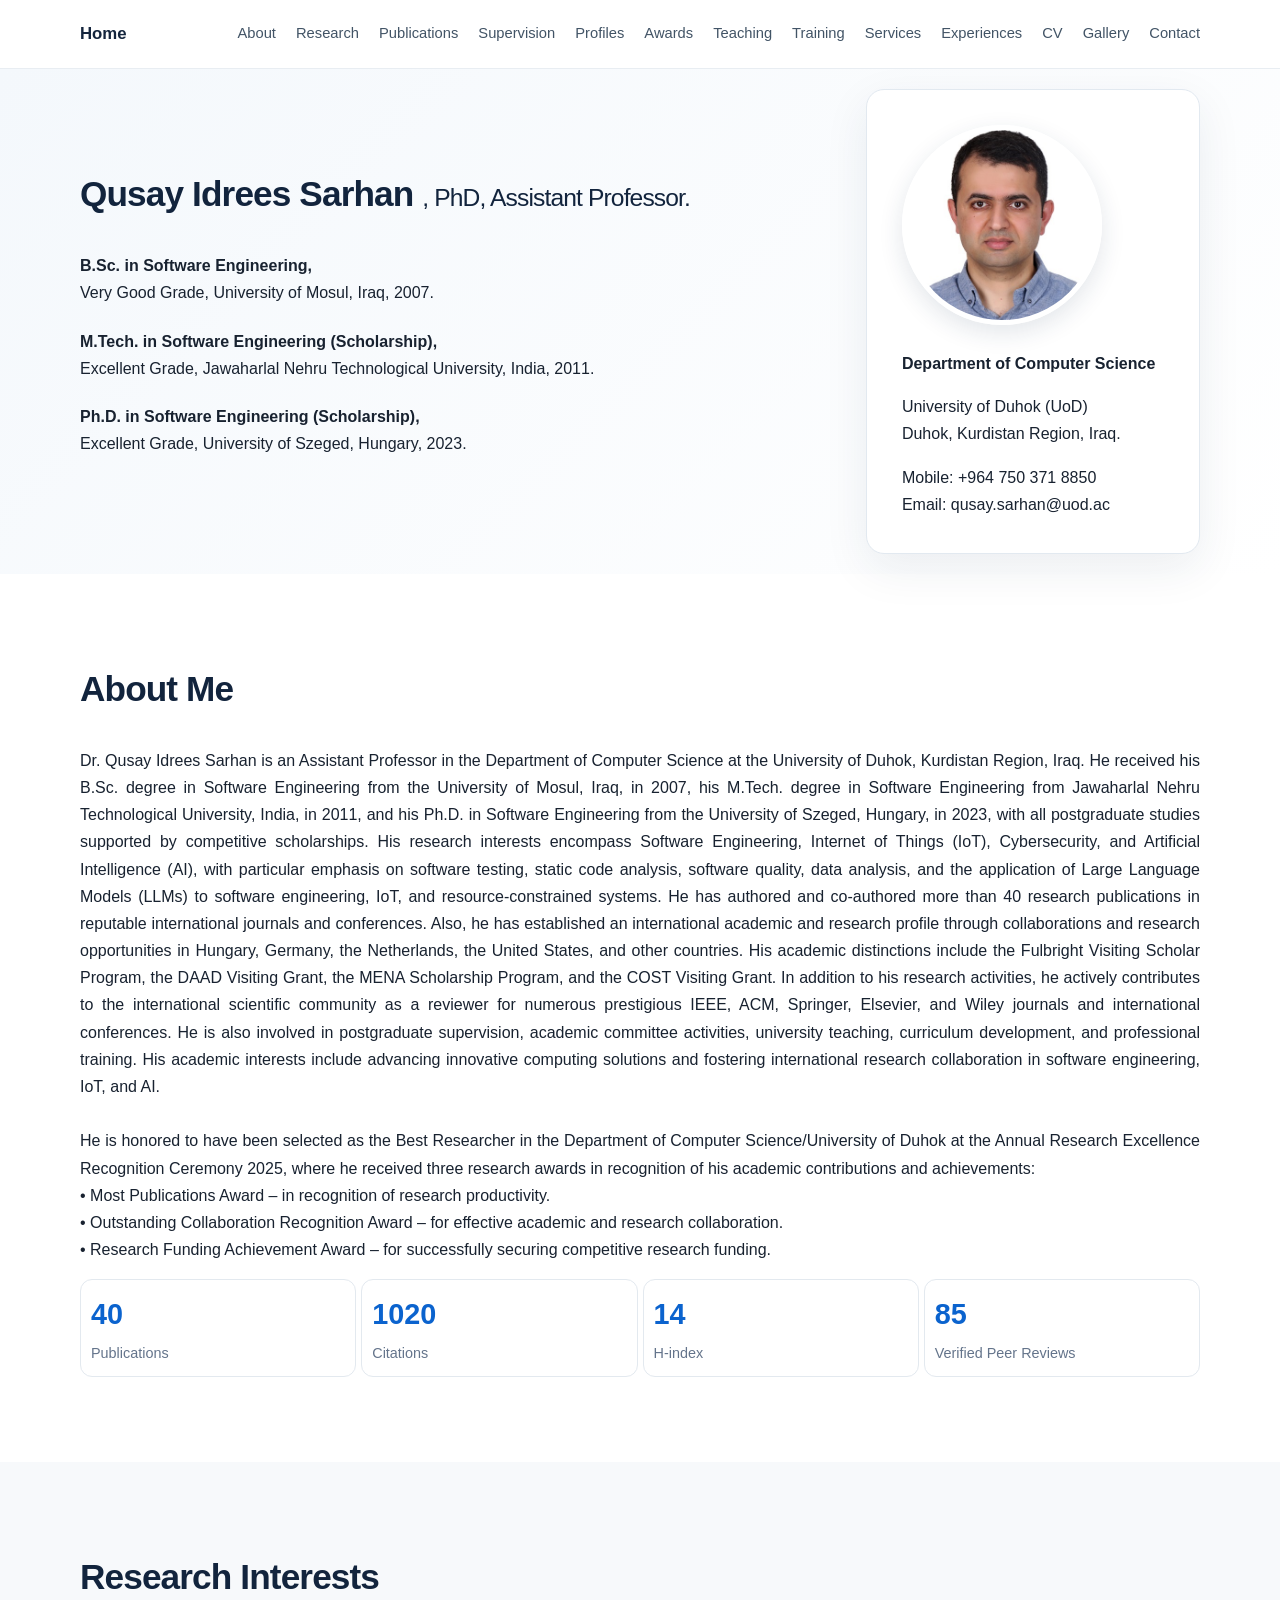
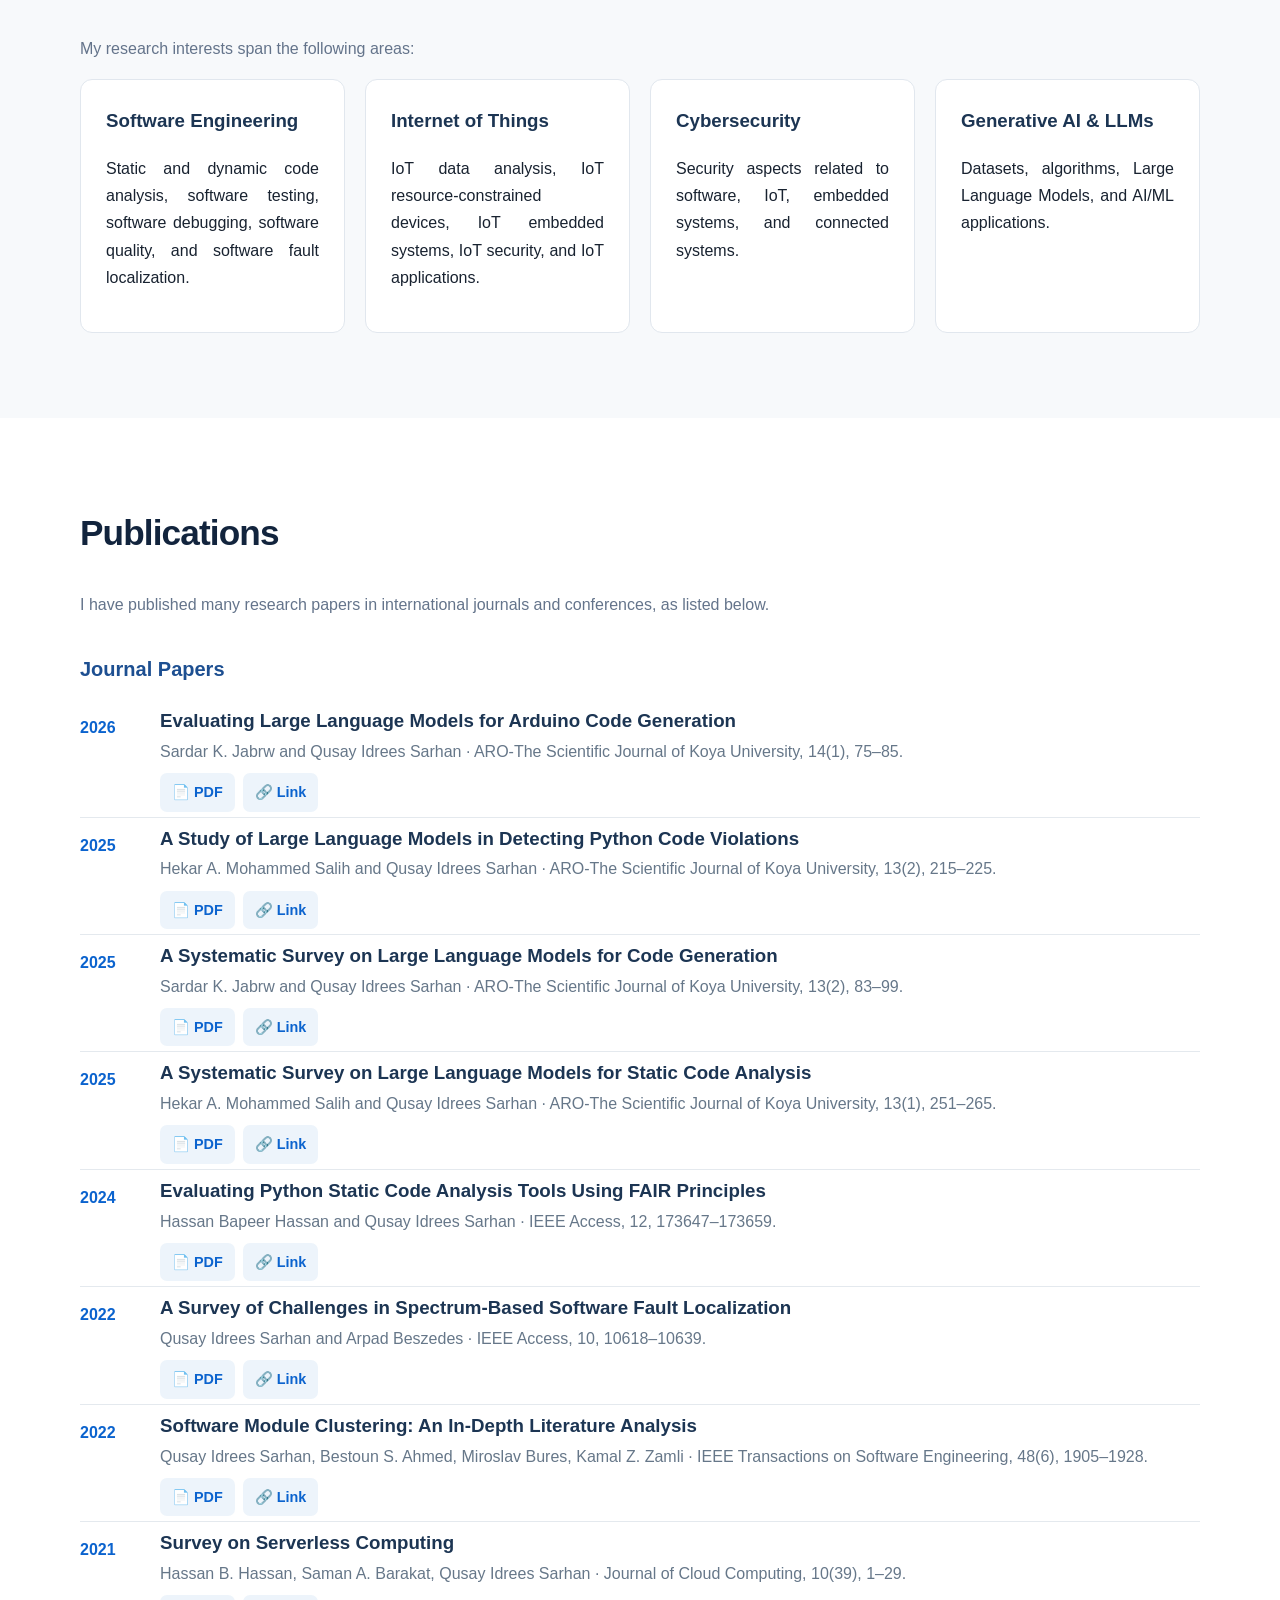
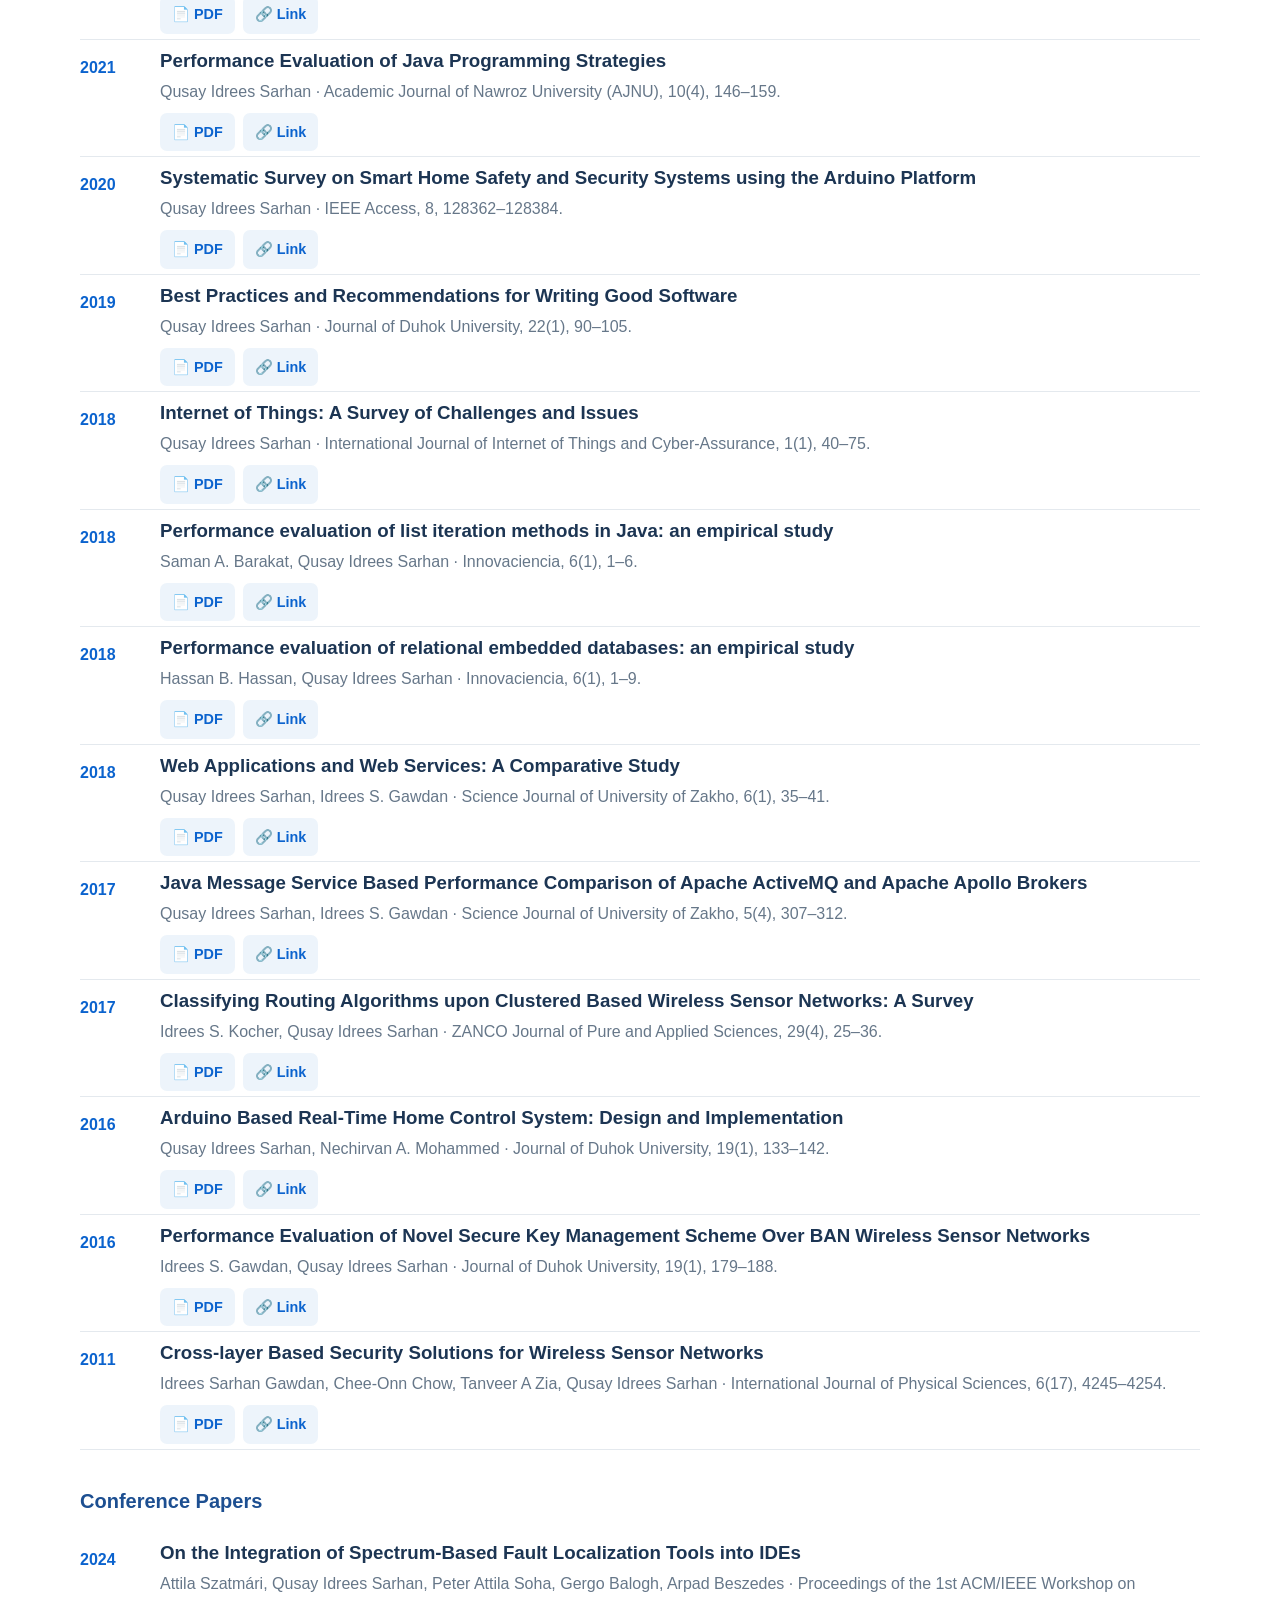
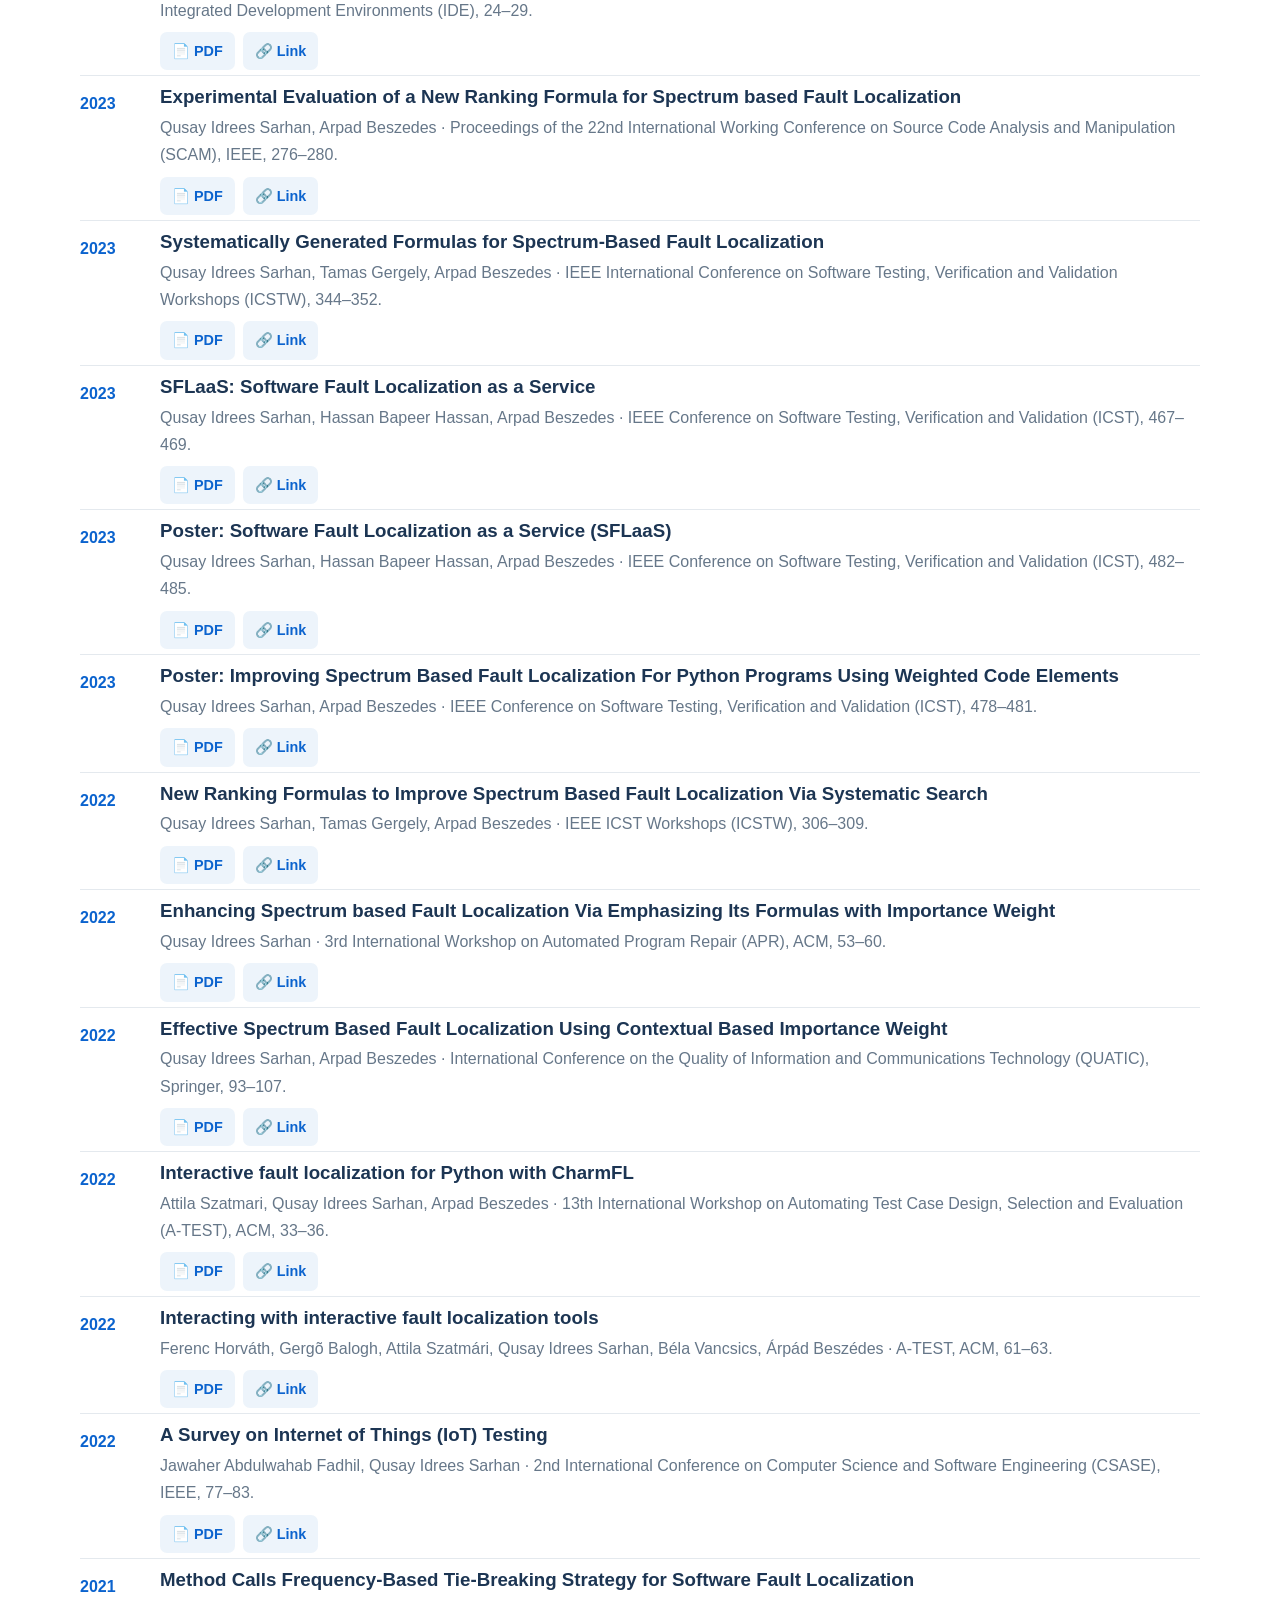
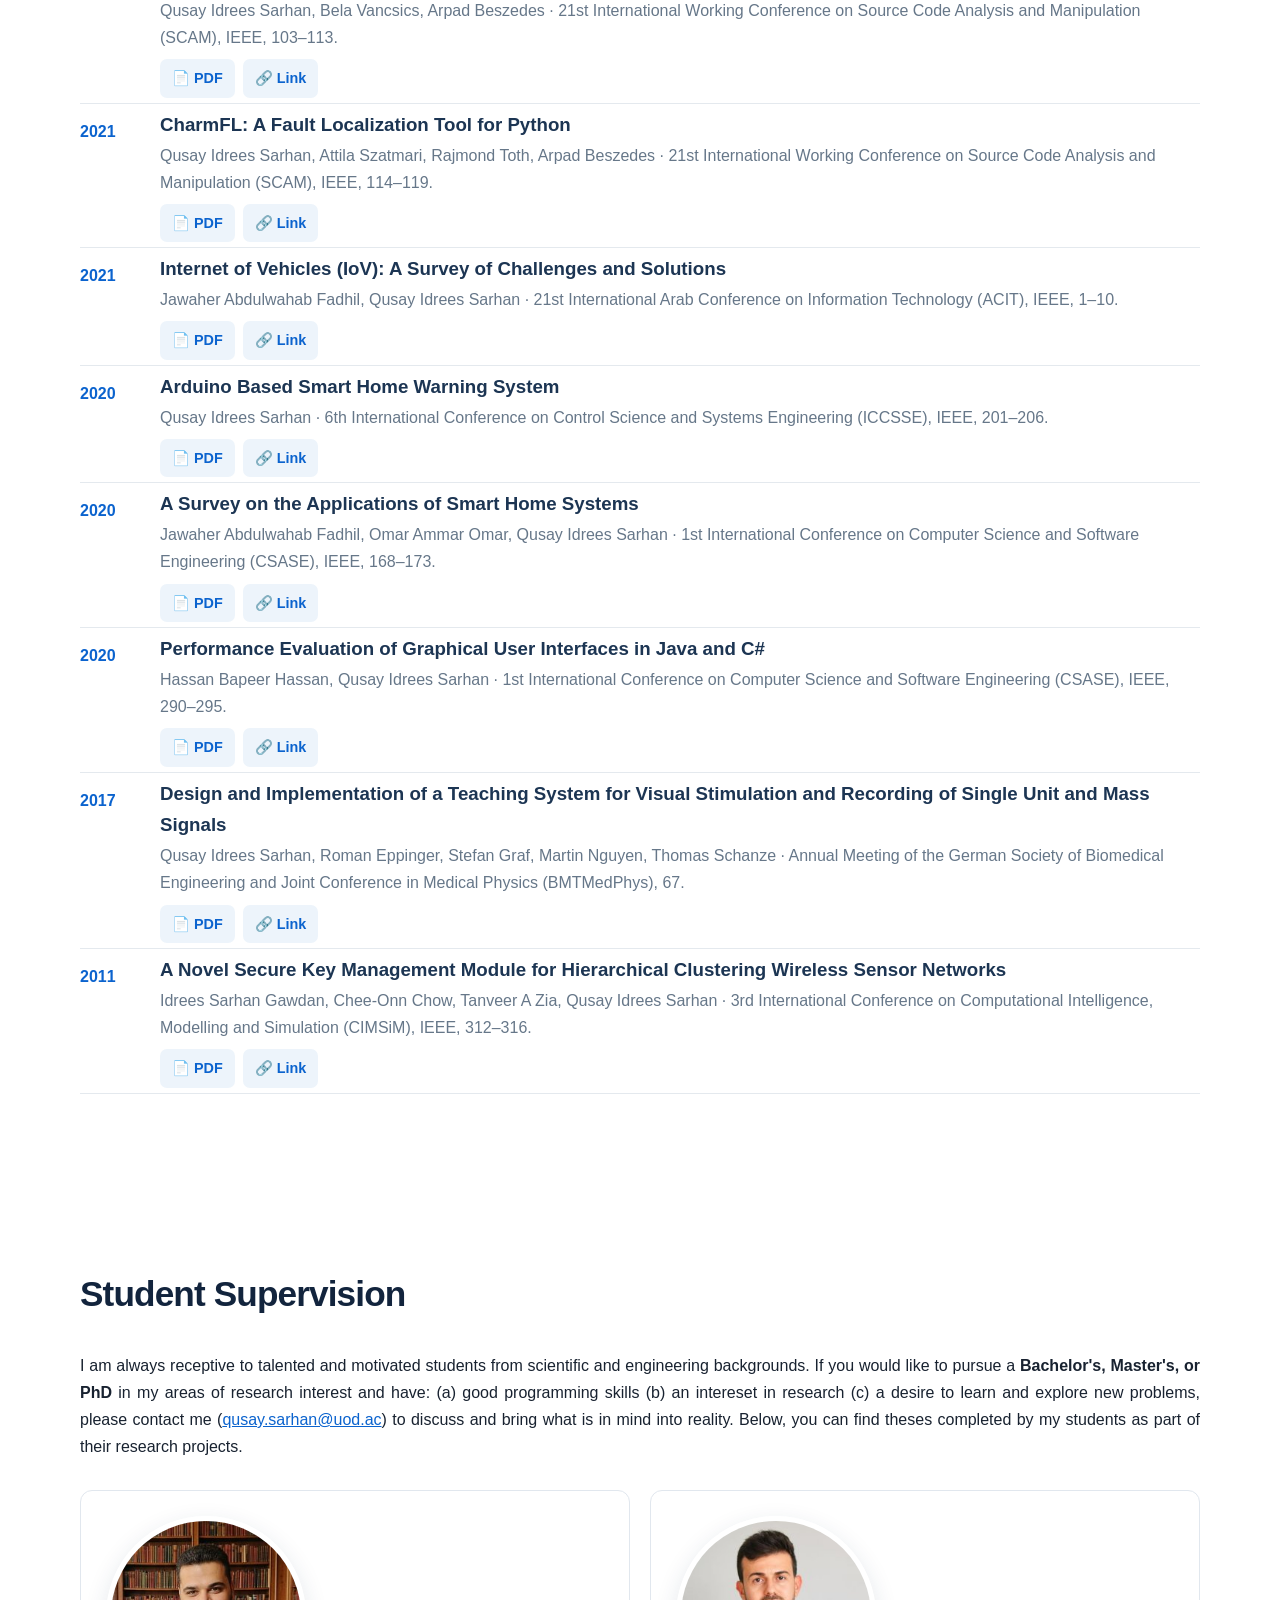
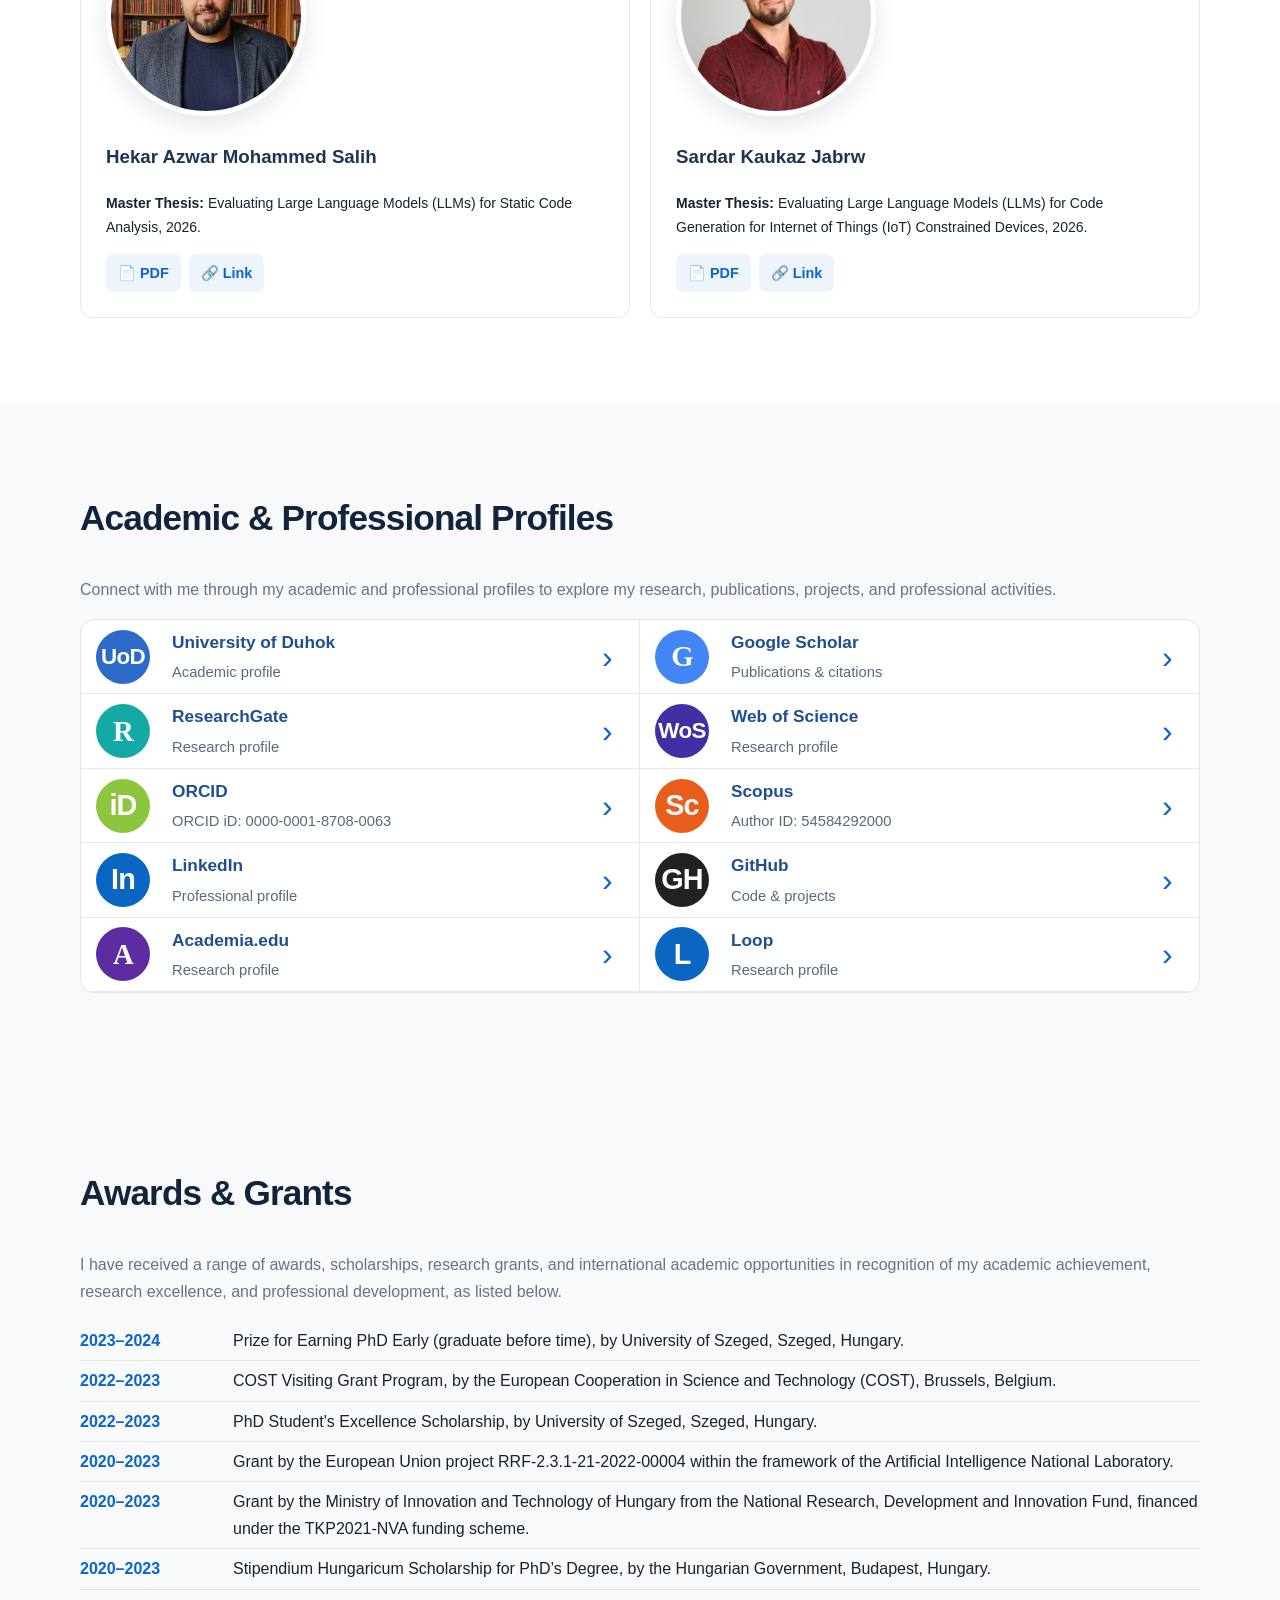
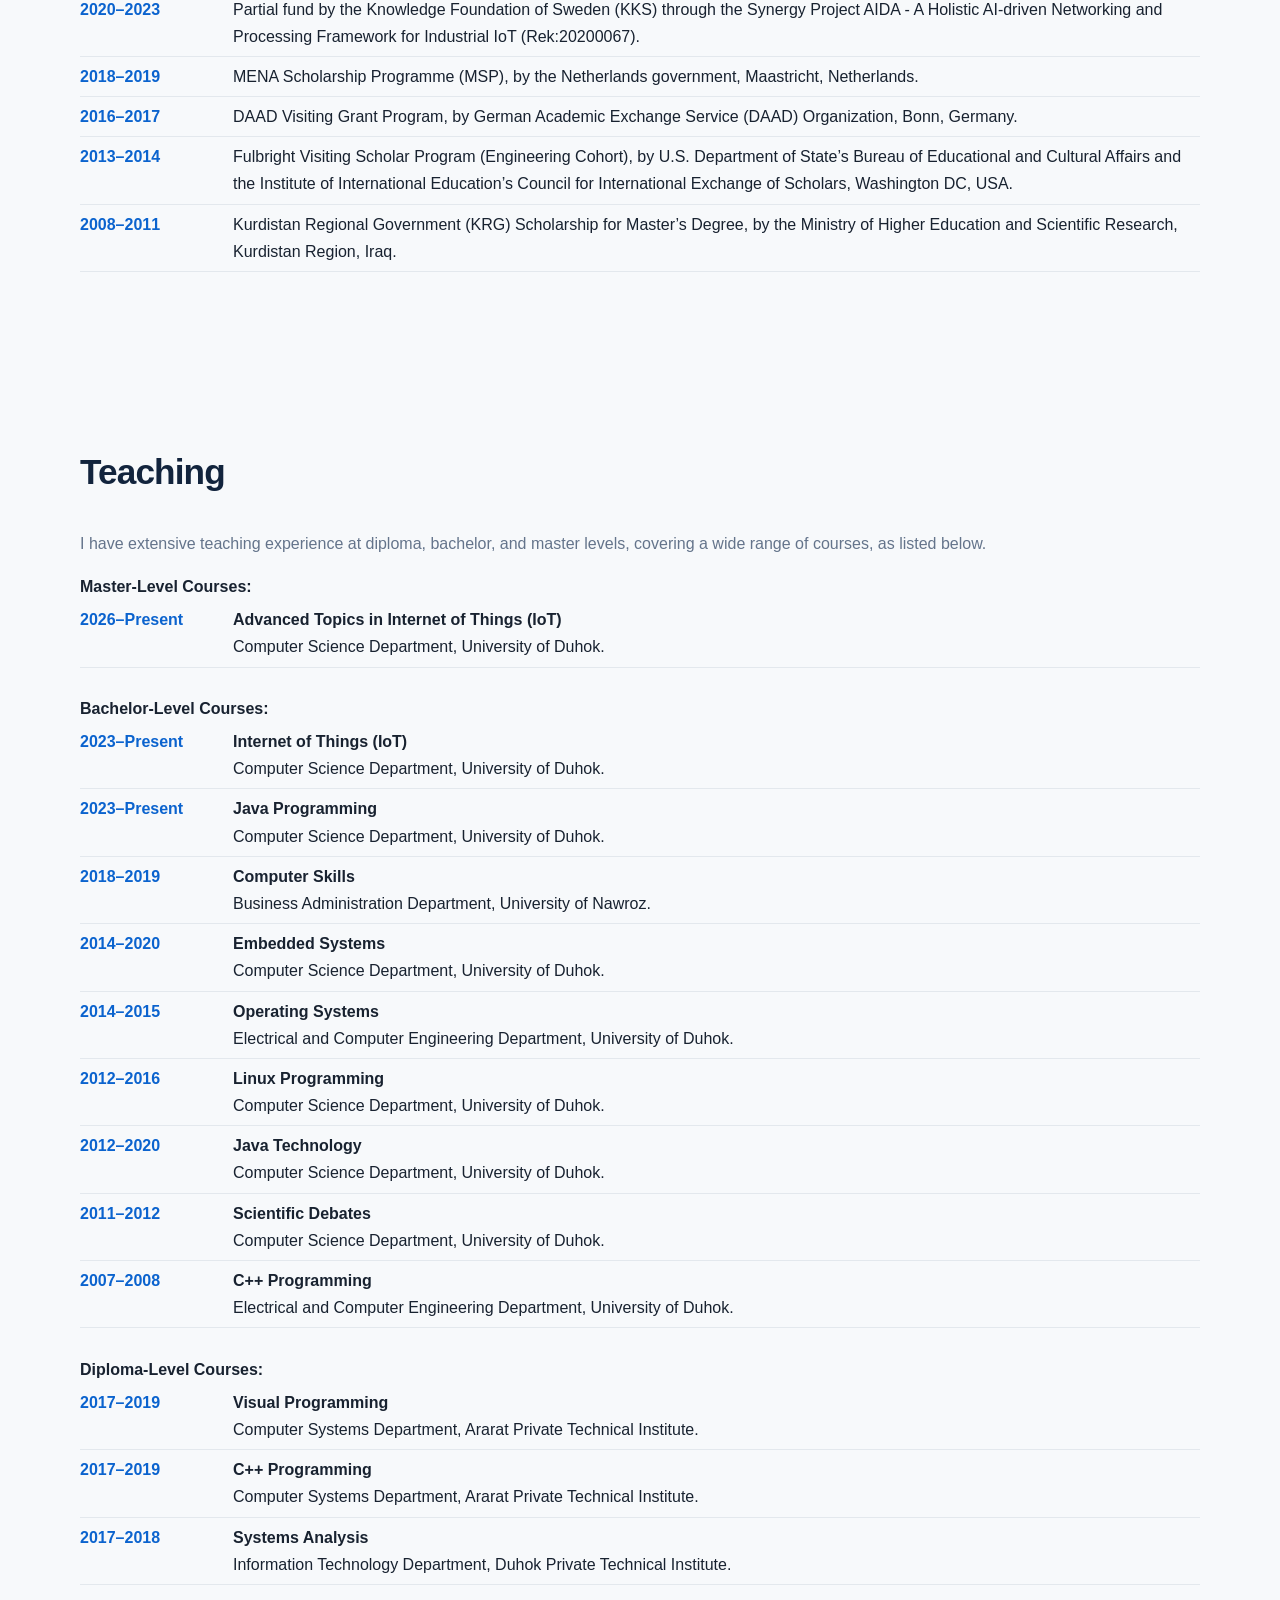
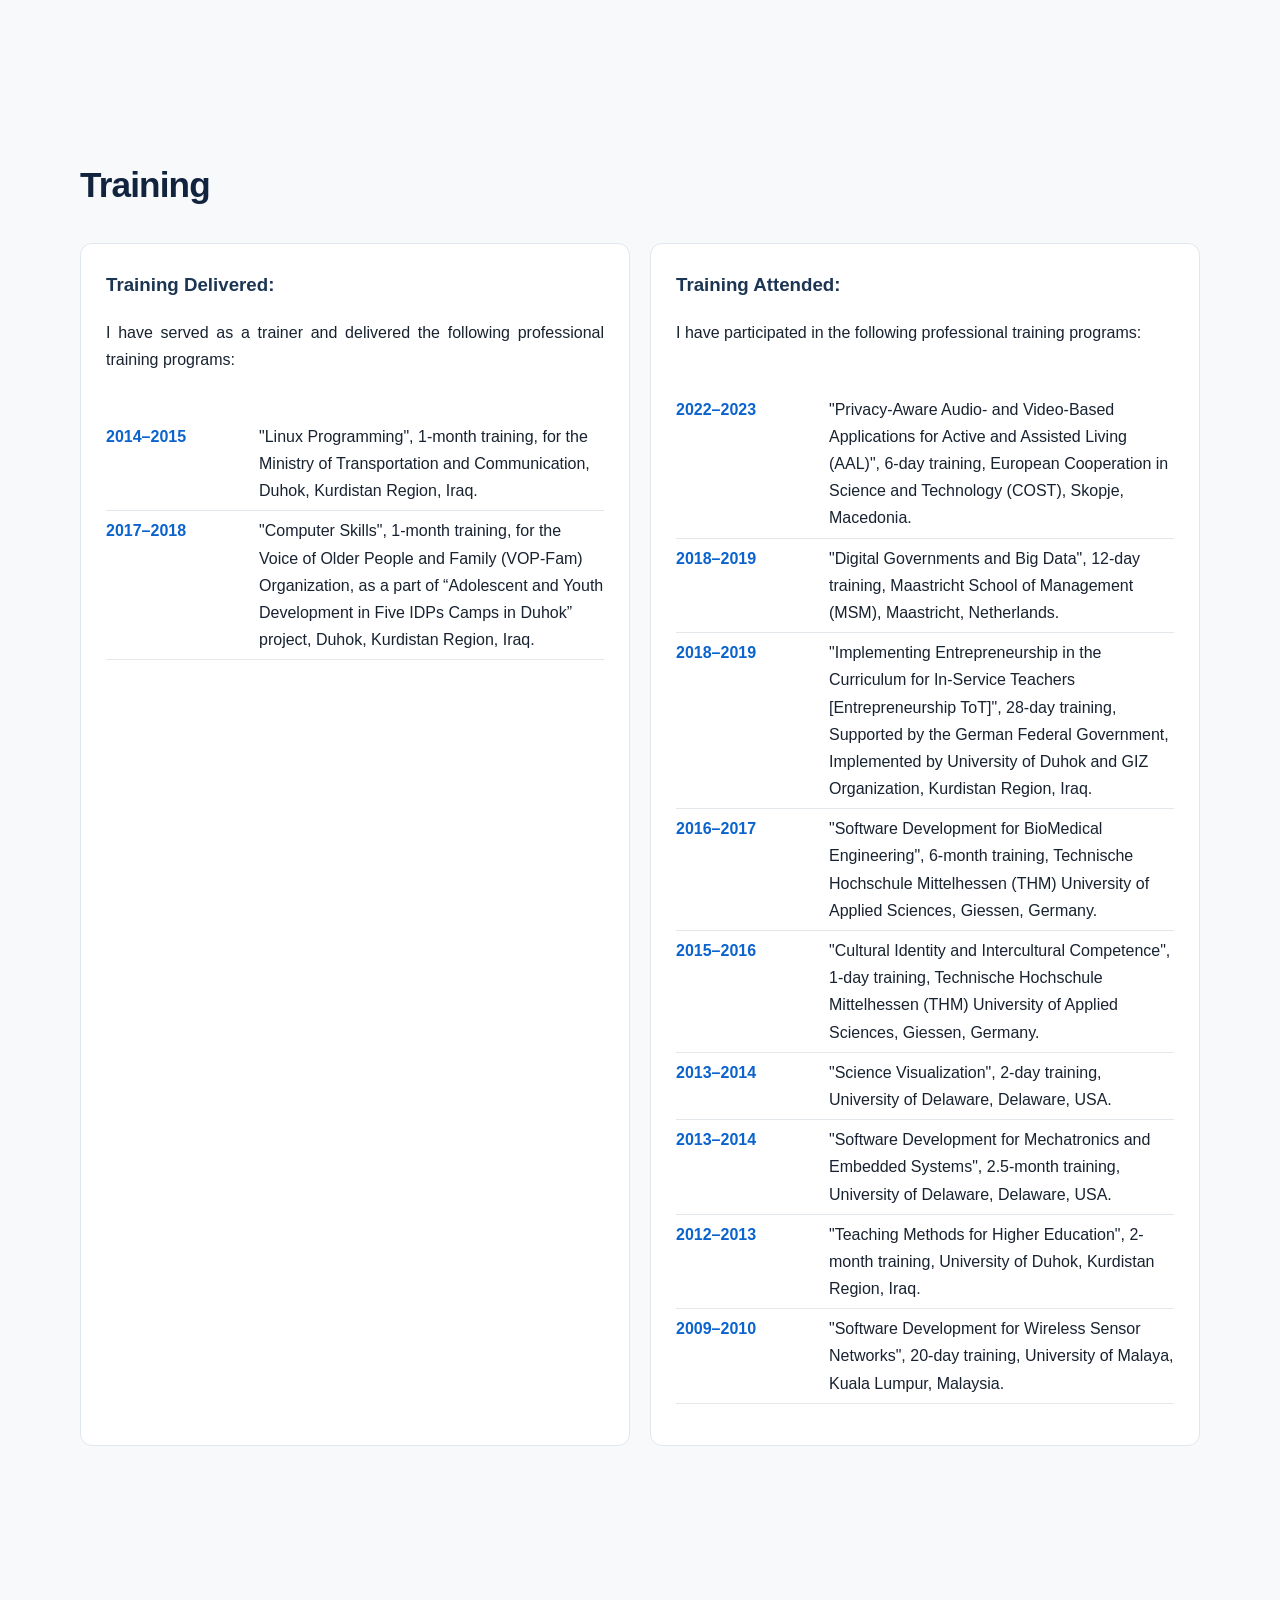
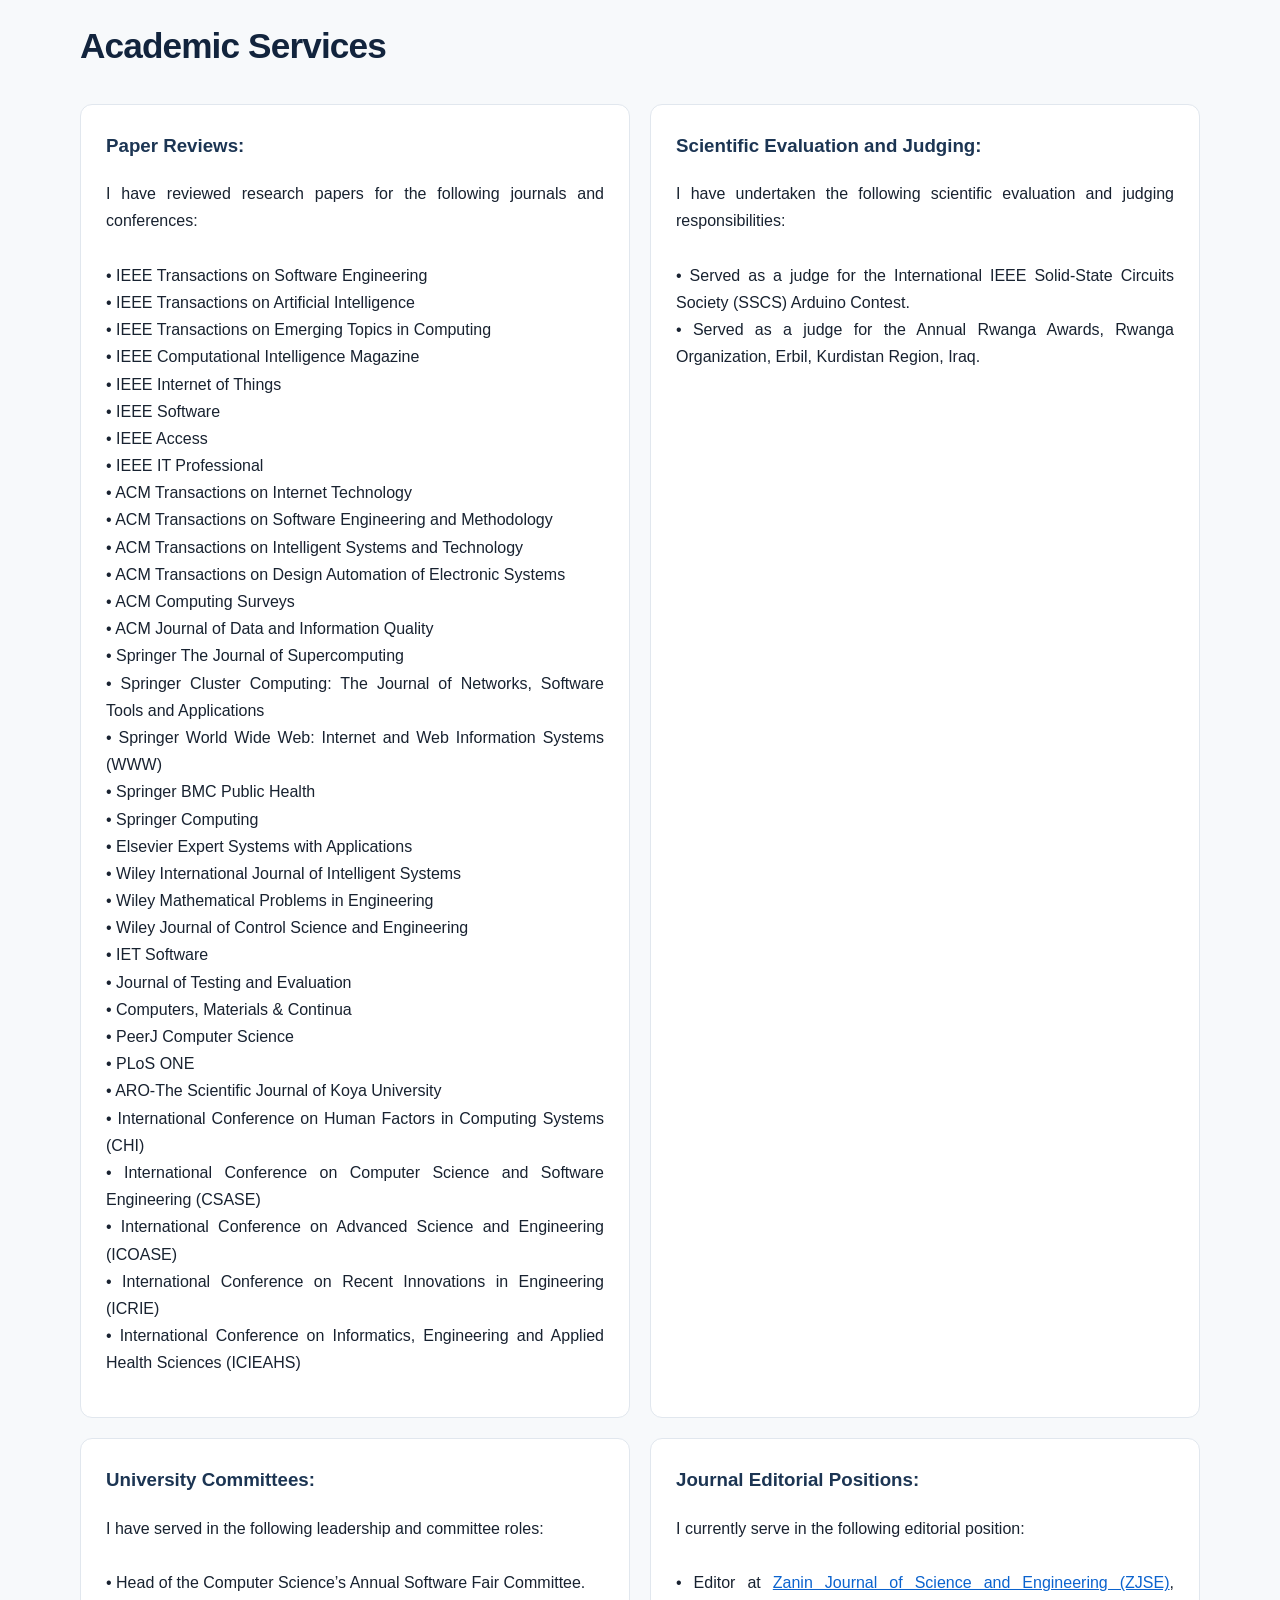
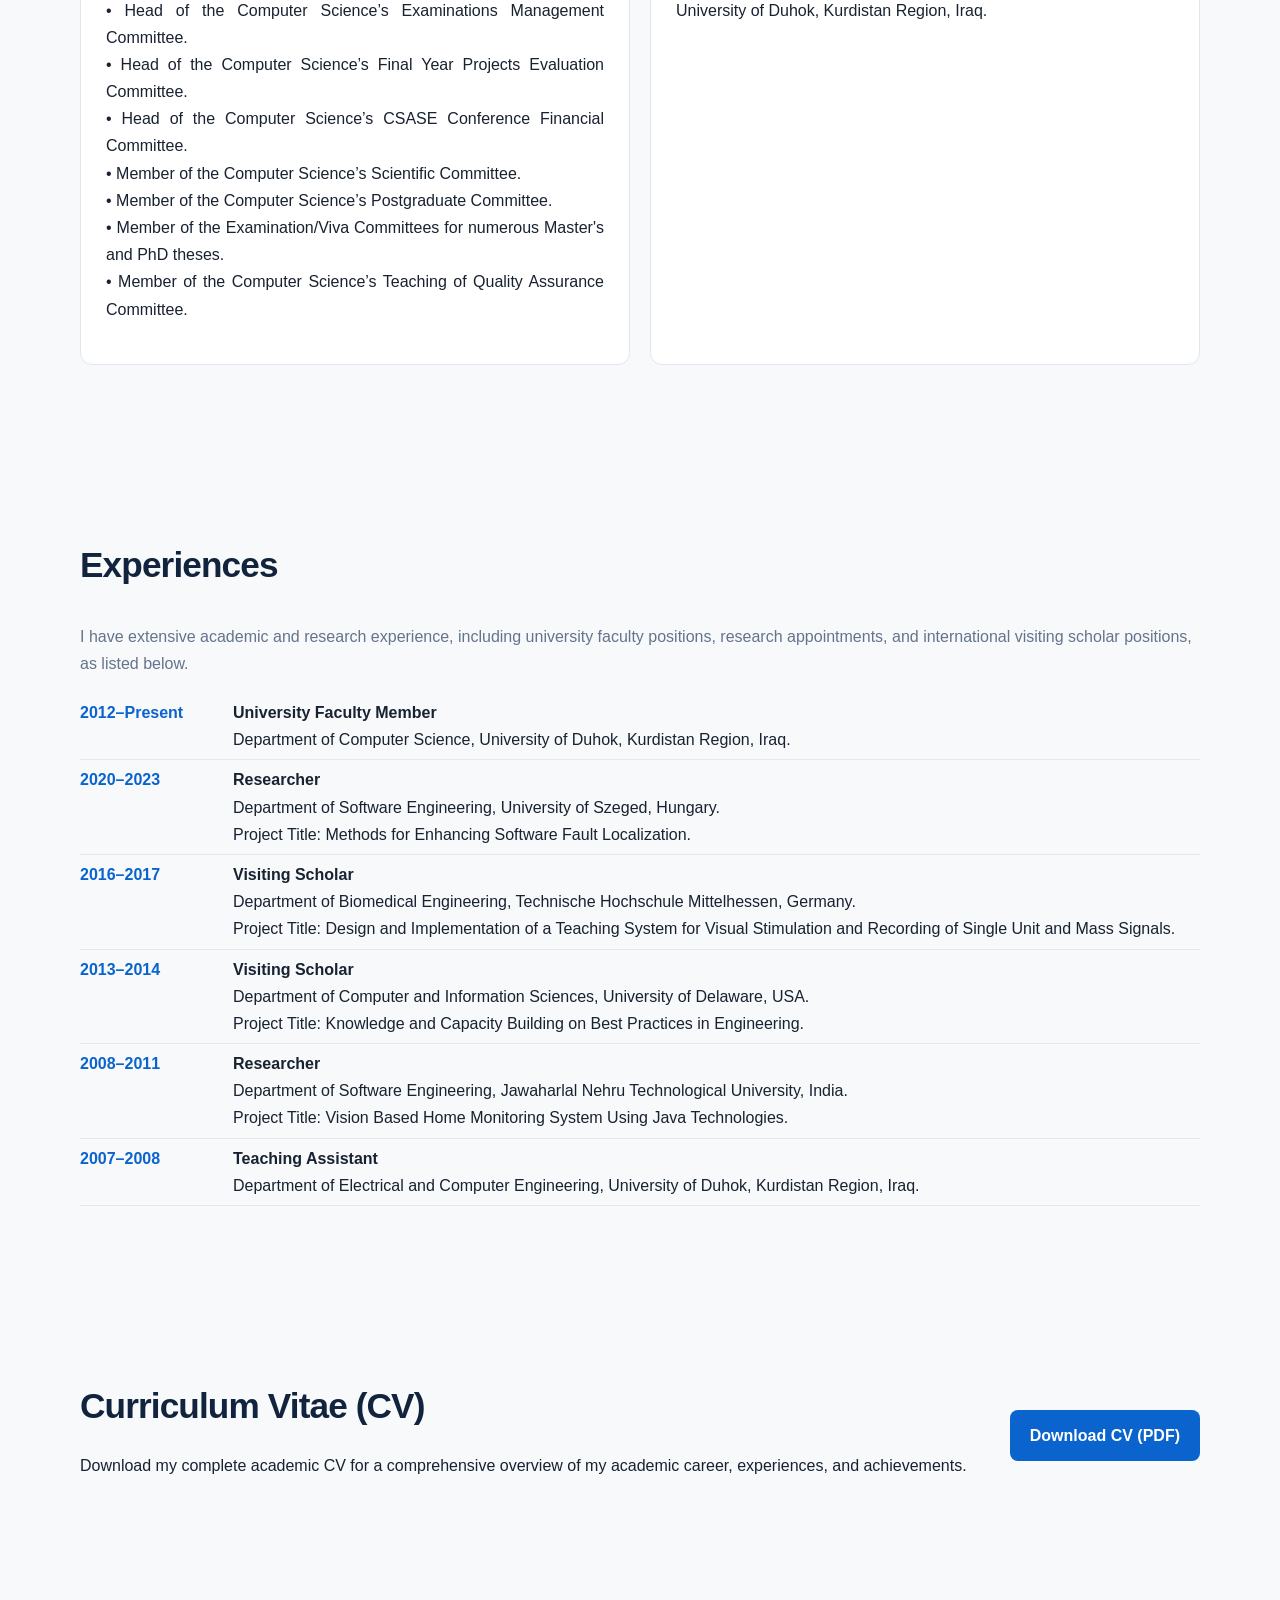
==== commit 687b91b7: "Add files via upload" ====
--- a/index.html
+++ b/index.html
@@ -77,6 +77,7 @@
 He has authored and co-authored more than 40 research publications in reputable international journals and conferences. Also, he has established an international academic and research profile through collaborations and research opportunities in Hungary, Germany, the Netherlands, the United States, and other countries. His academic distinctions include the Fulbright Visiting Scholar Program, the DAAD Visiting Grant, the MENA Scholarship Program, and the COST Visiting Grant. 
 
 In addition to his research activities, he actively contributes to the international scientific community as a reviewer for numerous prestigious IEEE, ACM, Springer, Elsevier, and Wiley journals and international conferences. He is also involved in postgraduate supervision, academic committee activities, university teaching, curriculum development, and professional training. His academic interests include advancing innovative computing solutions and fostering international research collaboration in software engineering, IoT, and AI.
+<br/>
 <br/>
 He is honored to have been selected as the Best Researcher in the Department of Computer Science/University of Duhok at the Annual Research Excellence Recognition Ceremony 2025, where he received three research awards in recognition of his academic contributions and achievements:
 <br/>
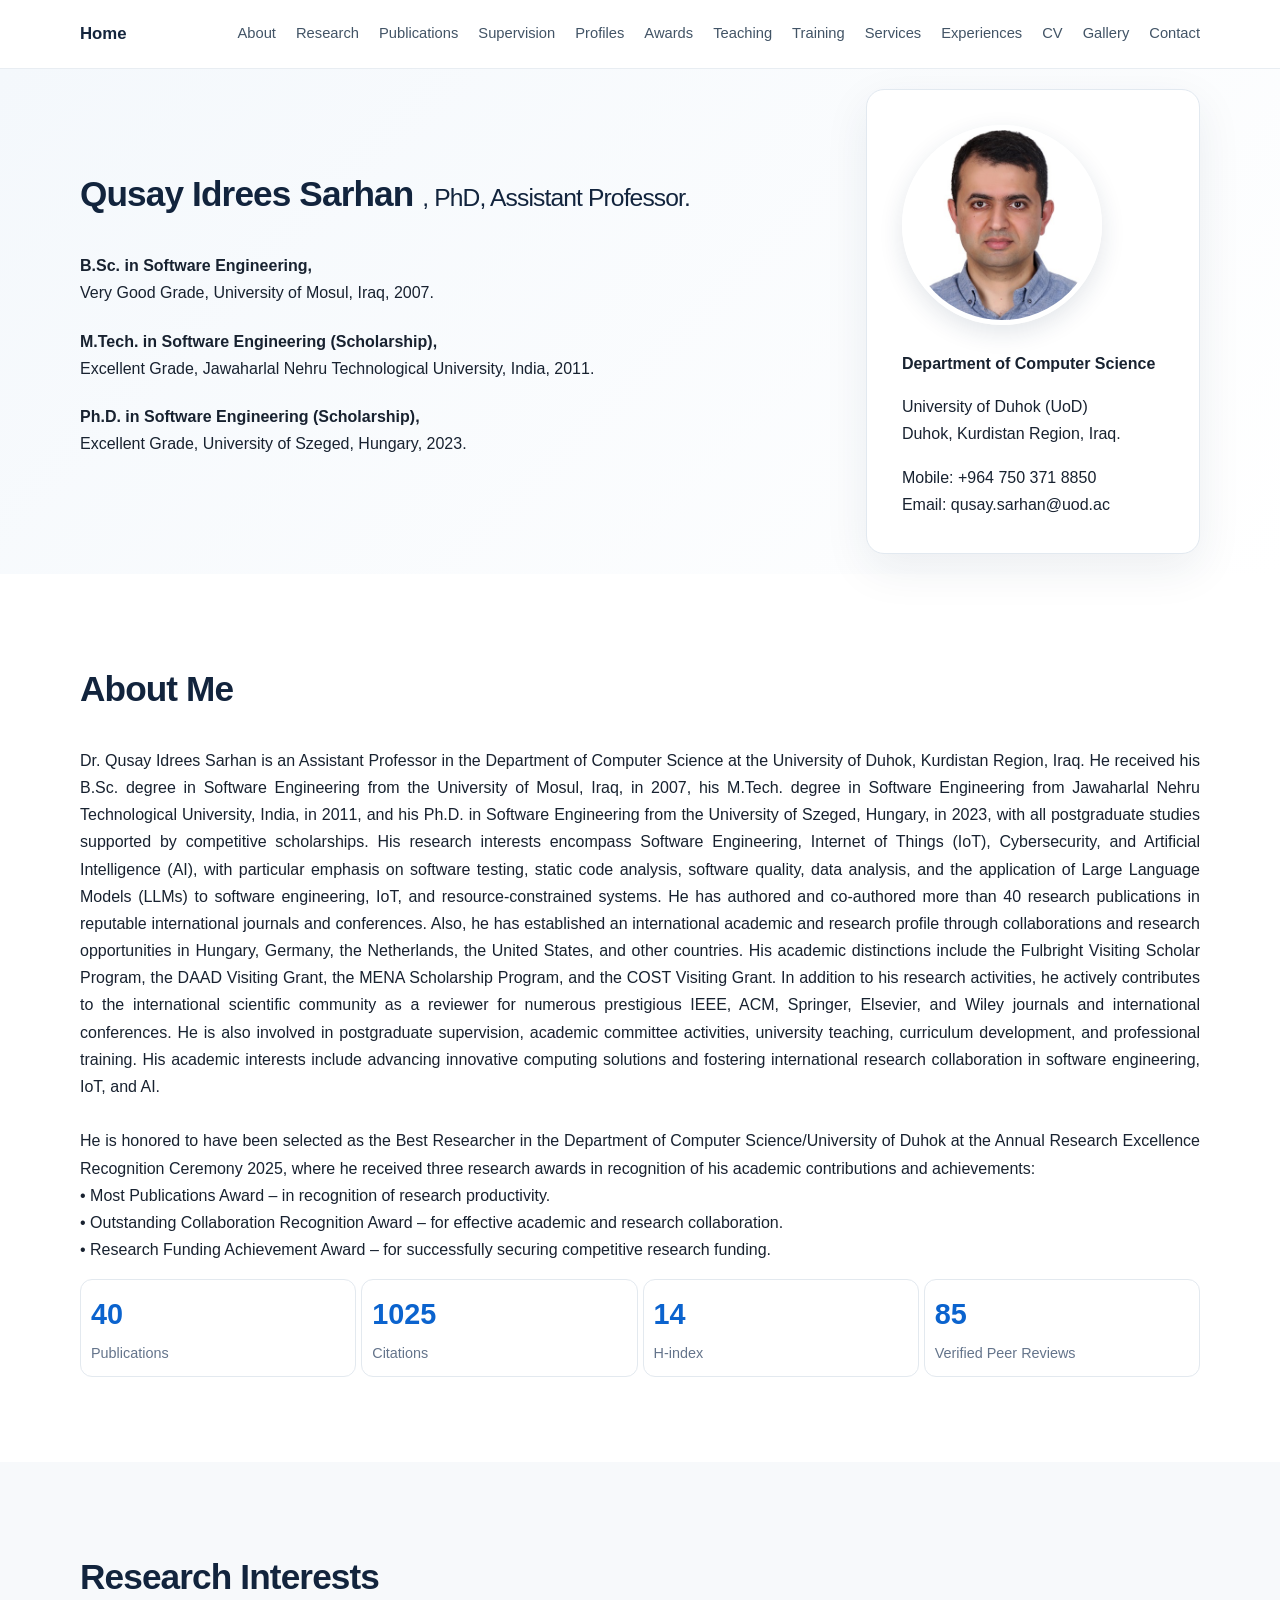
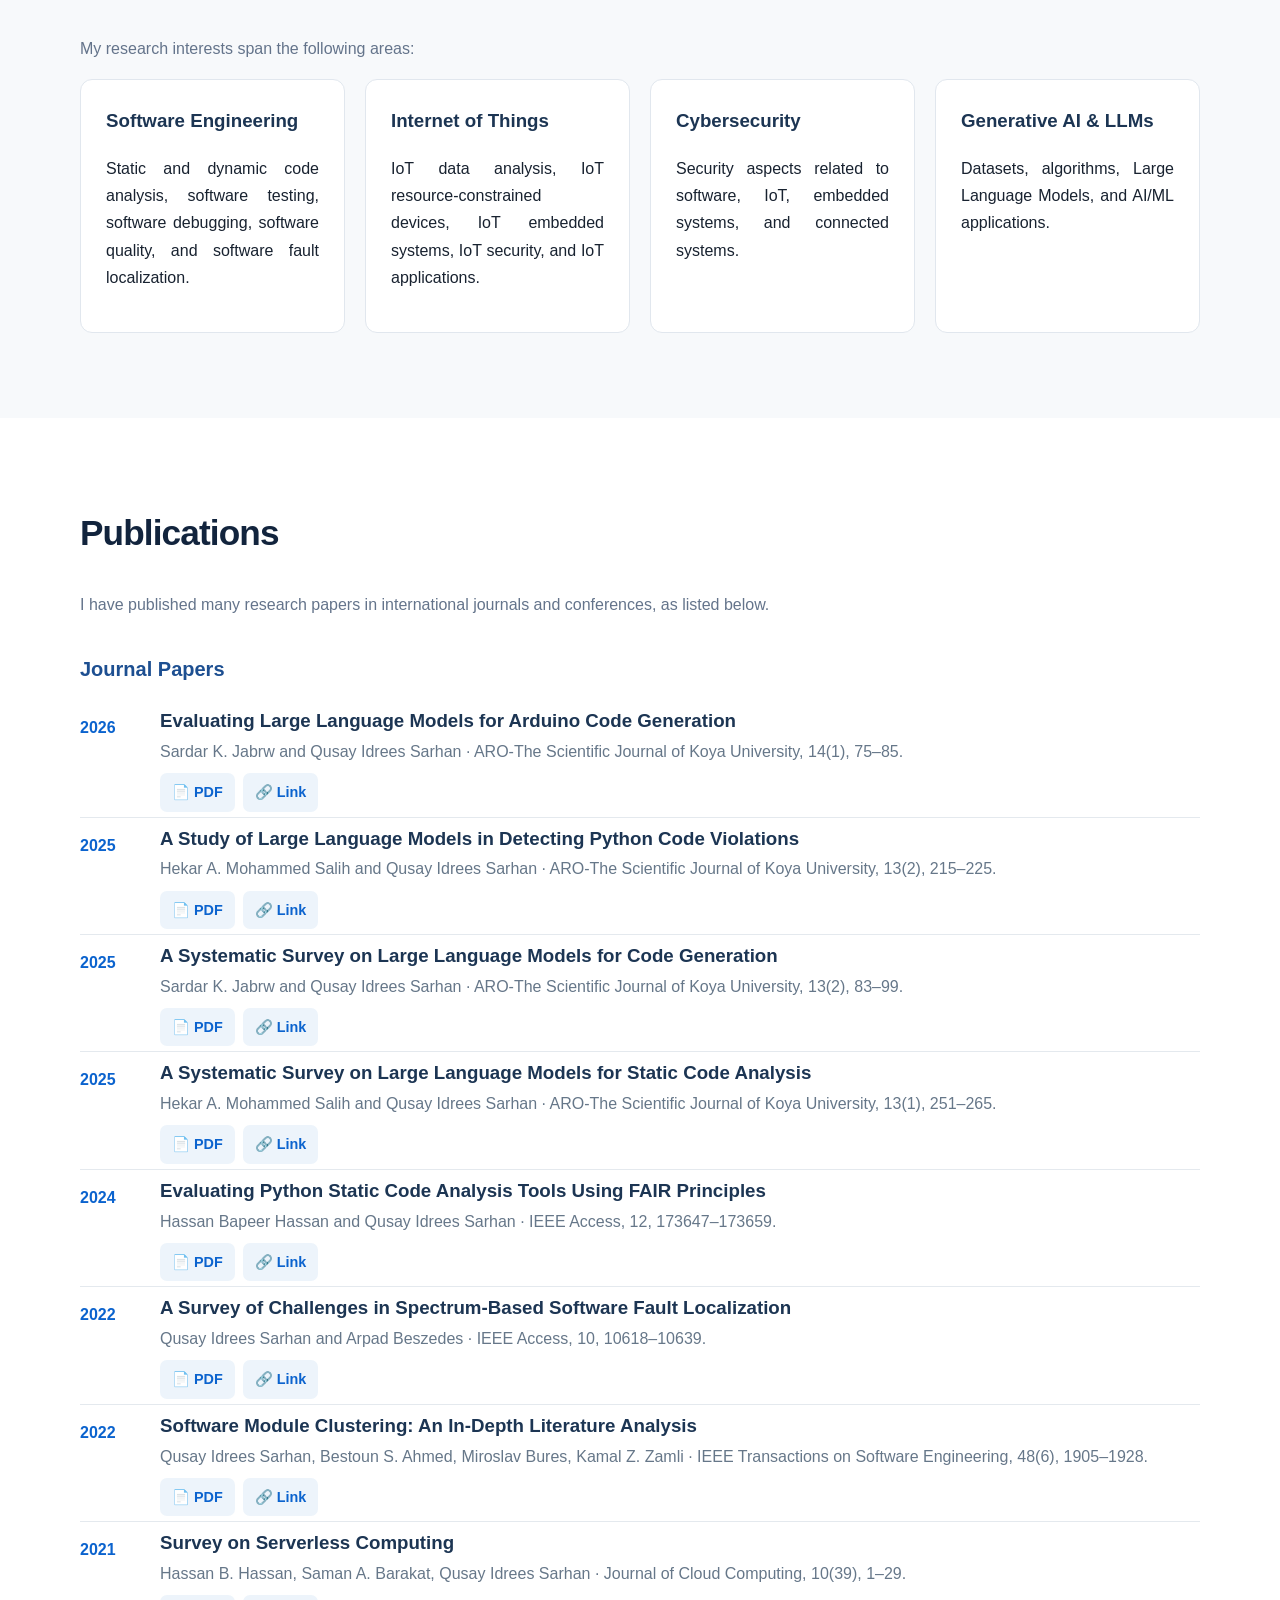
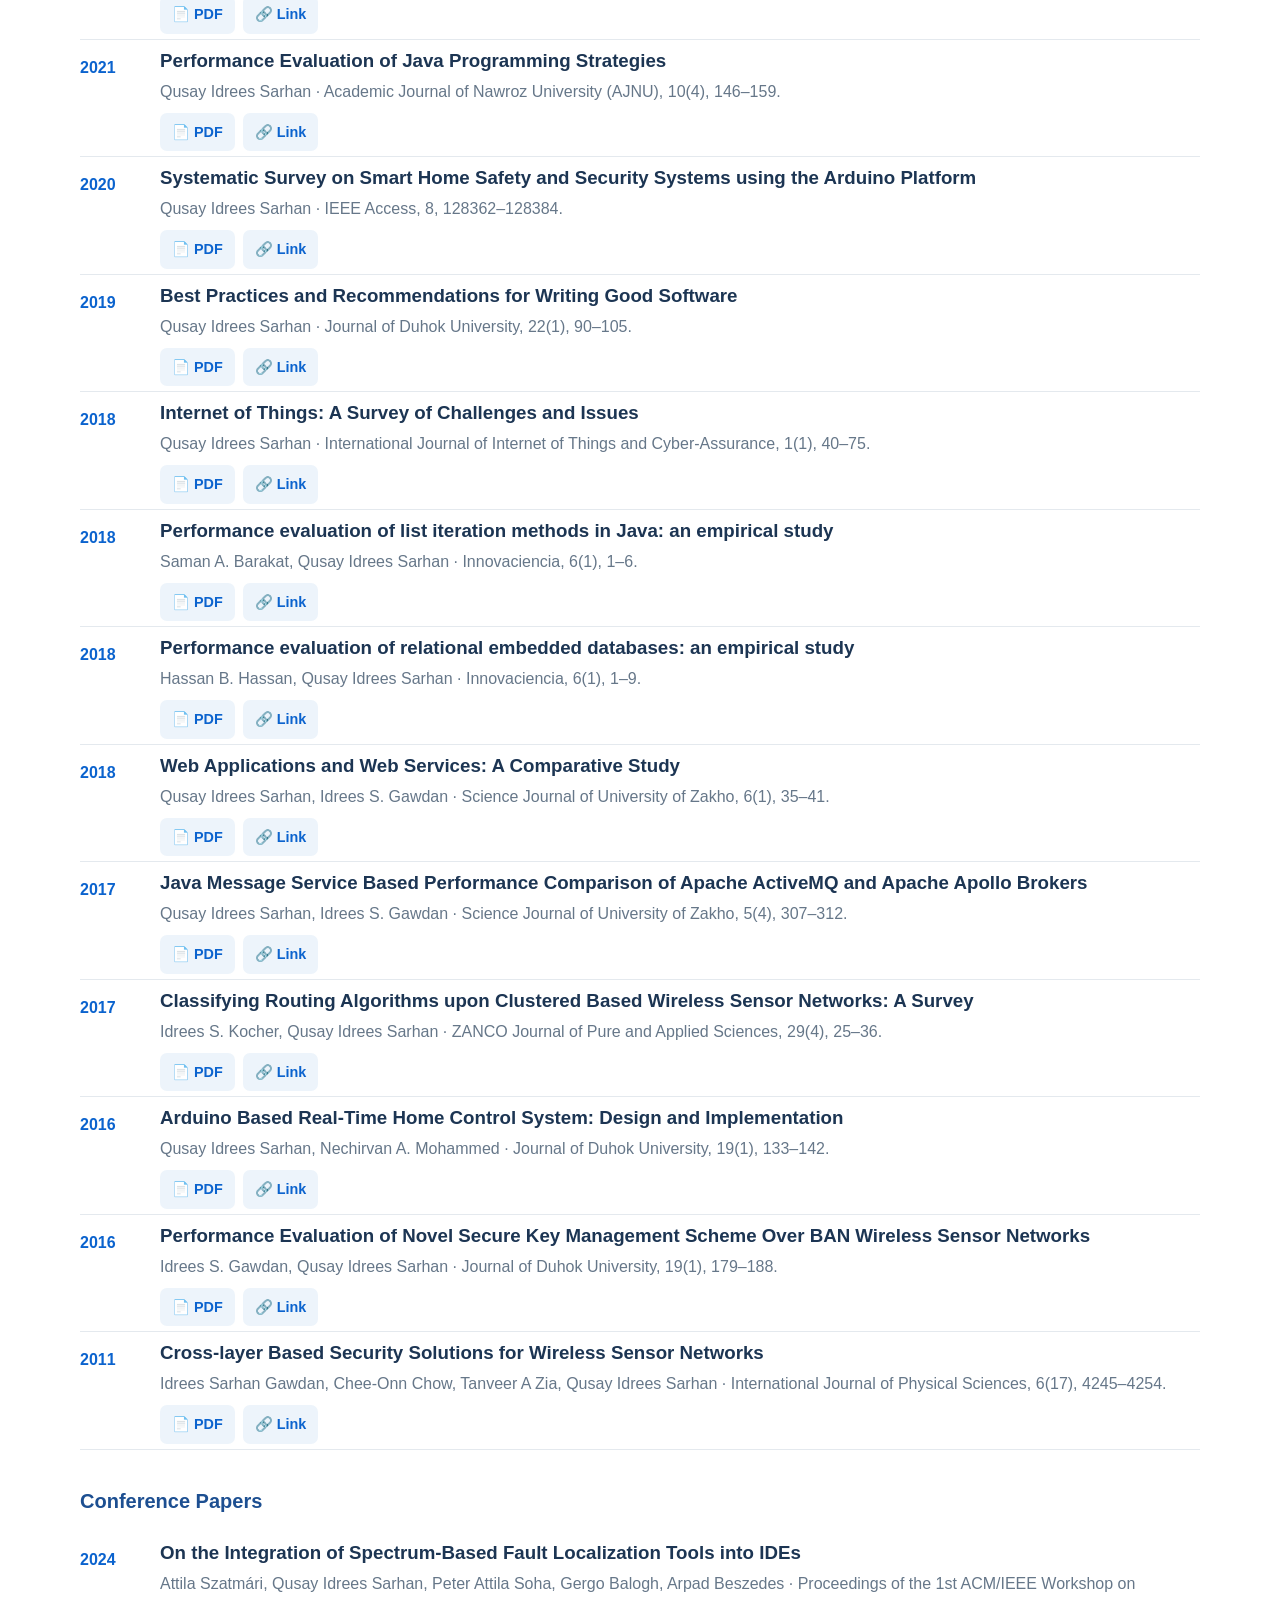
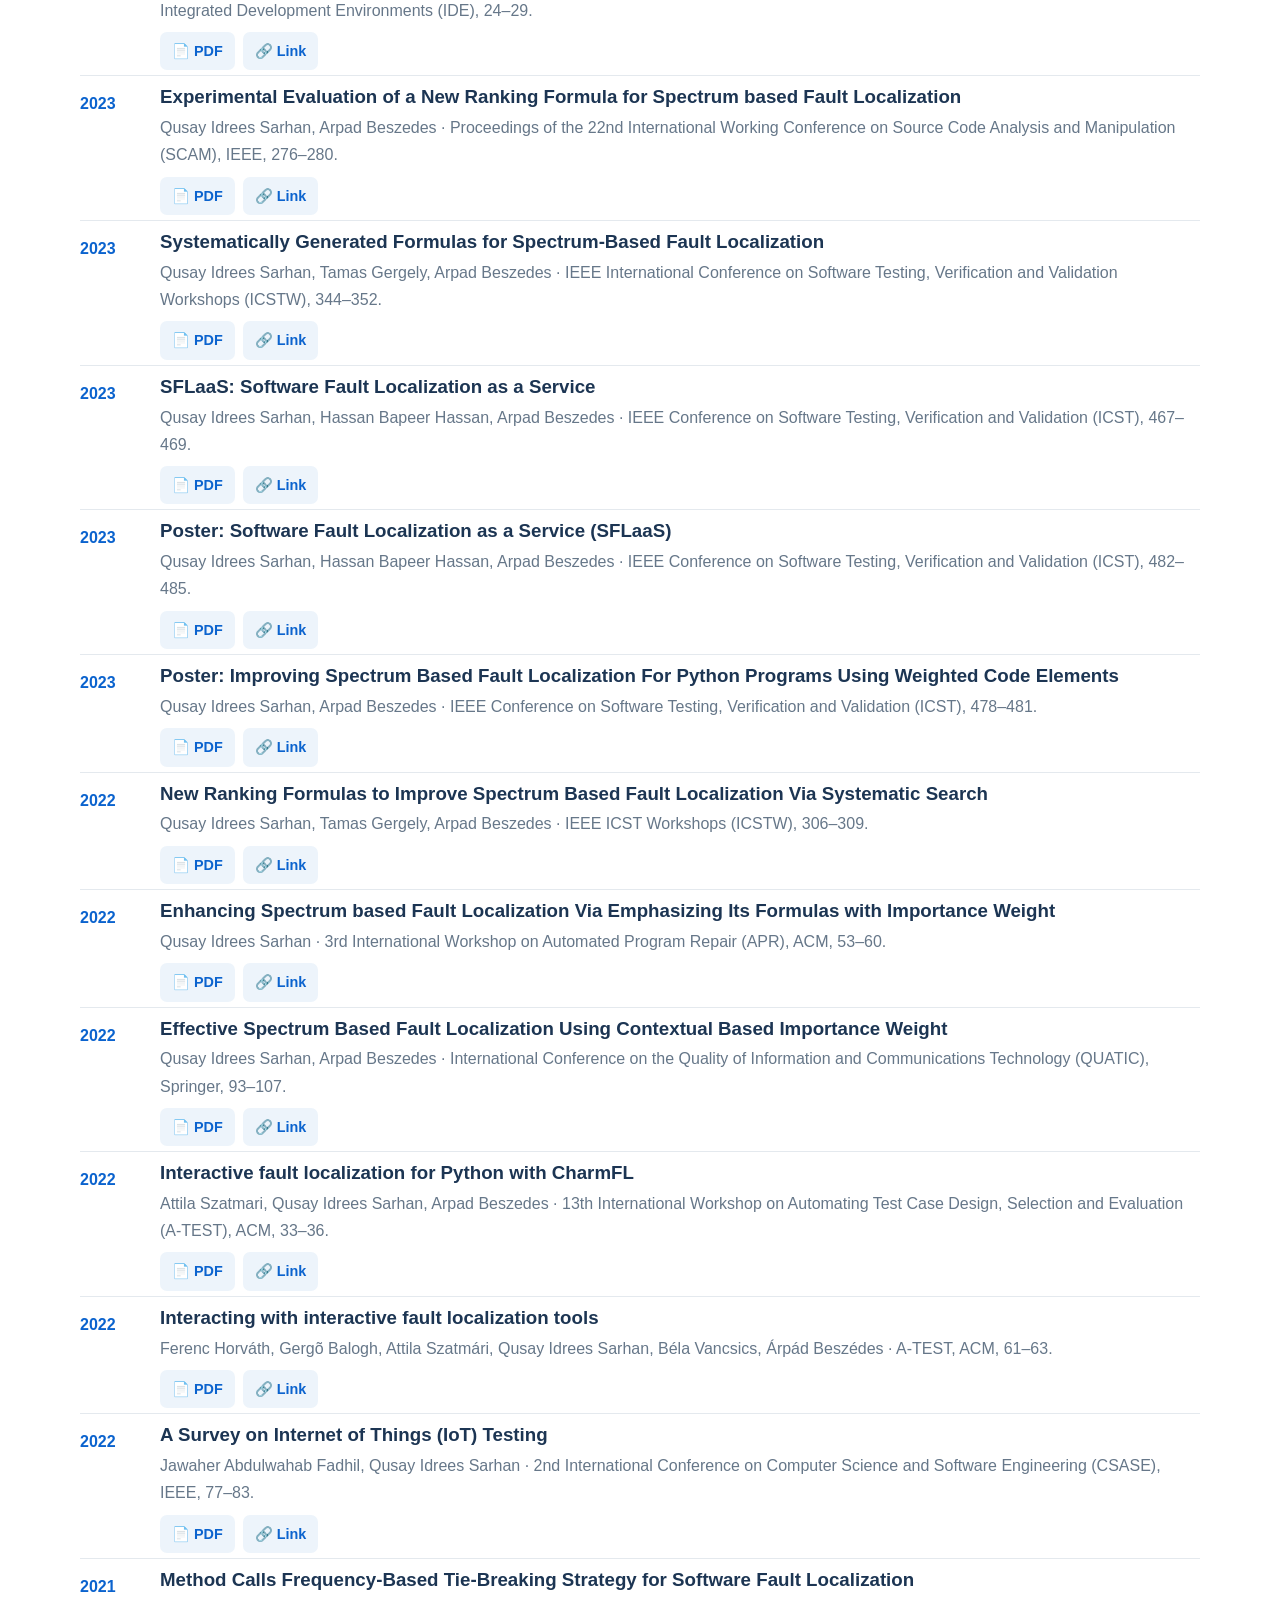
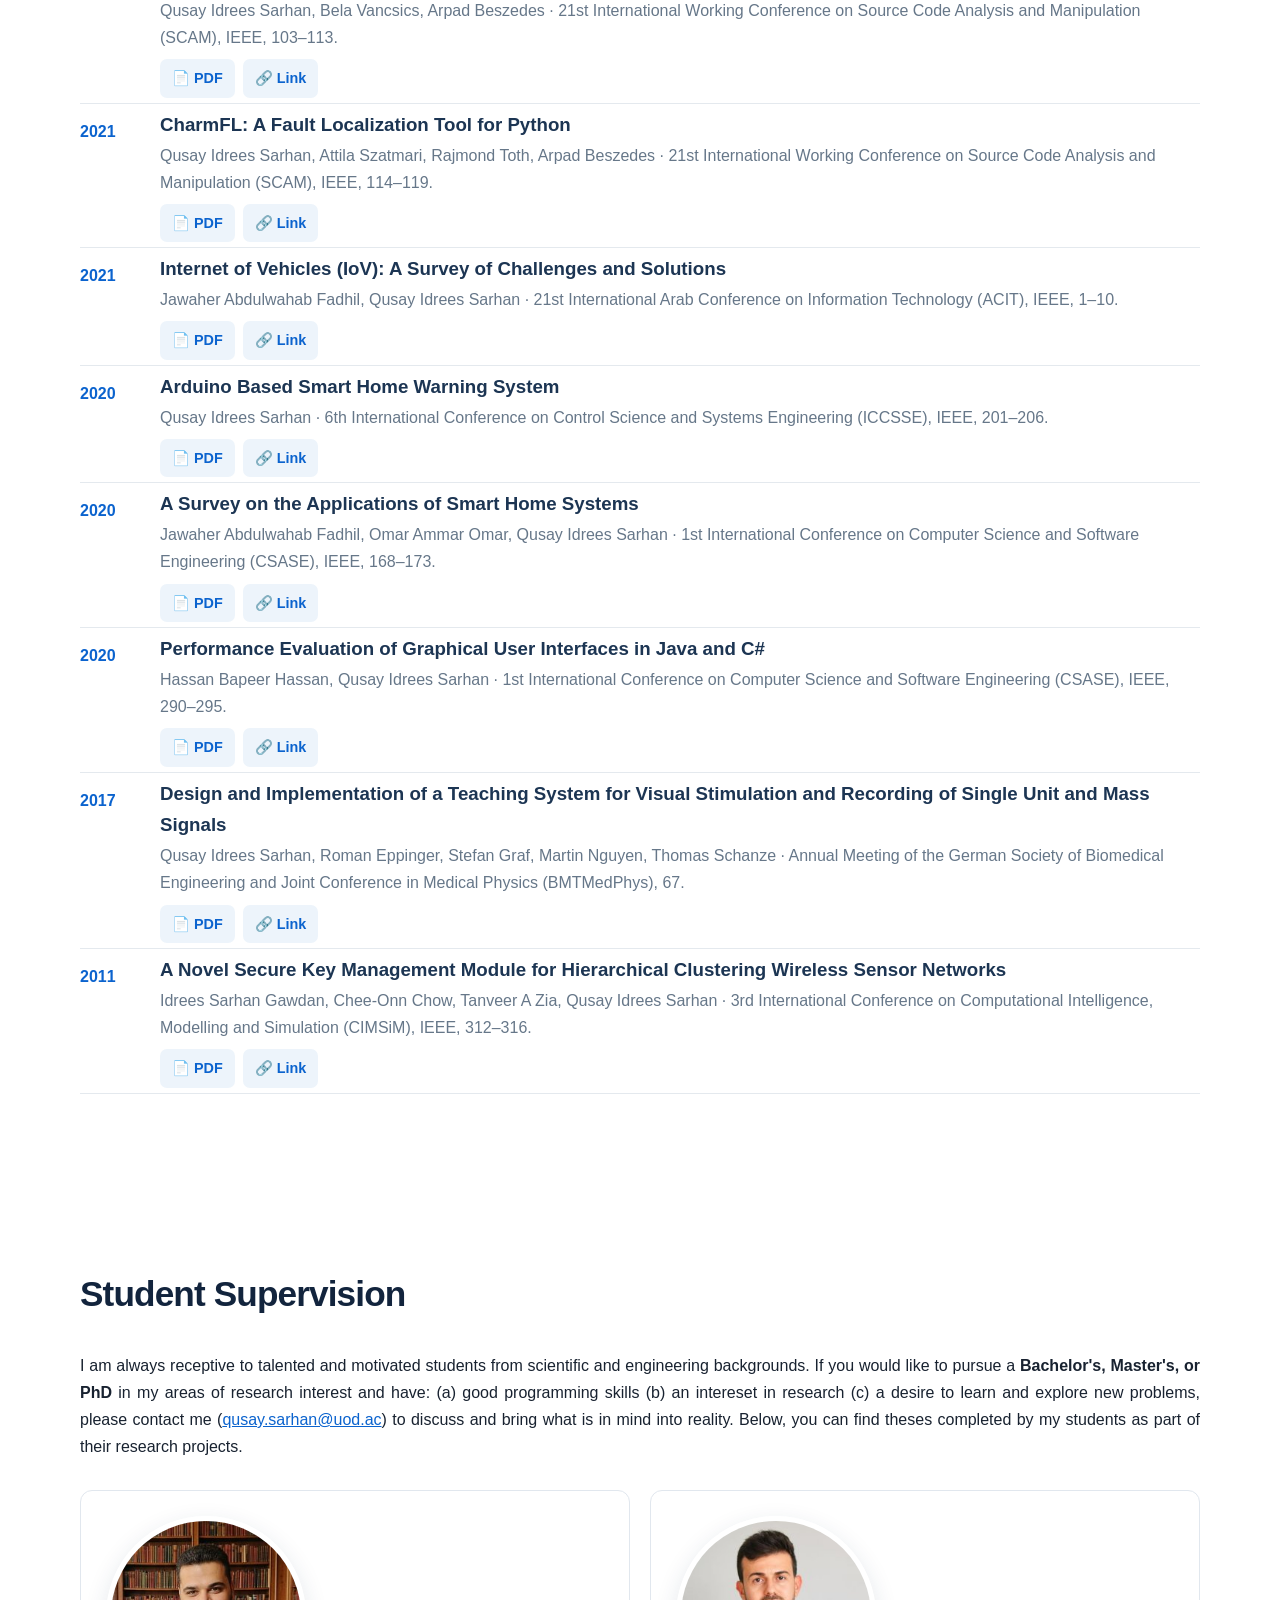
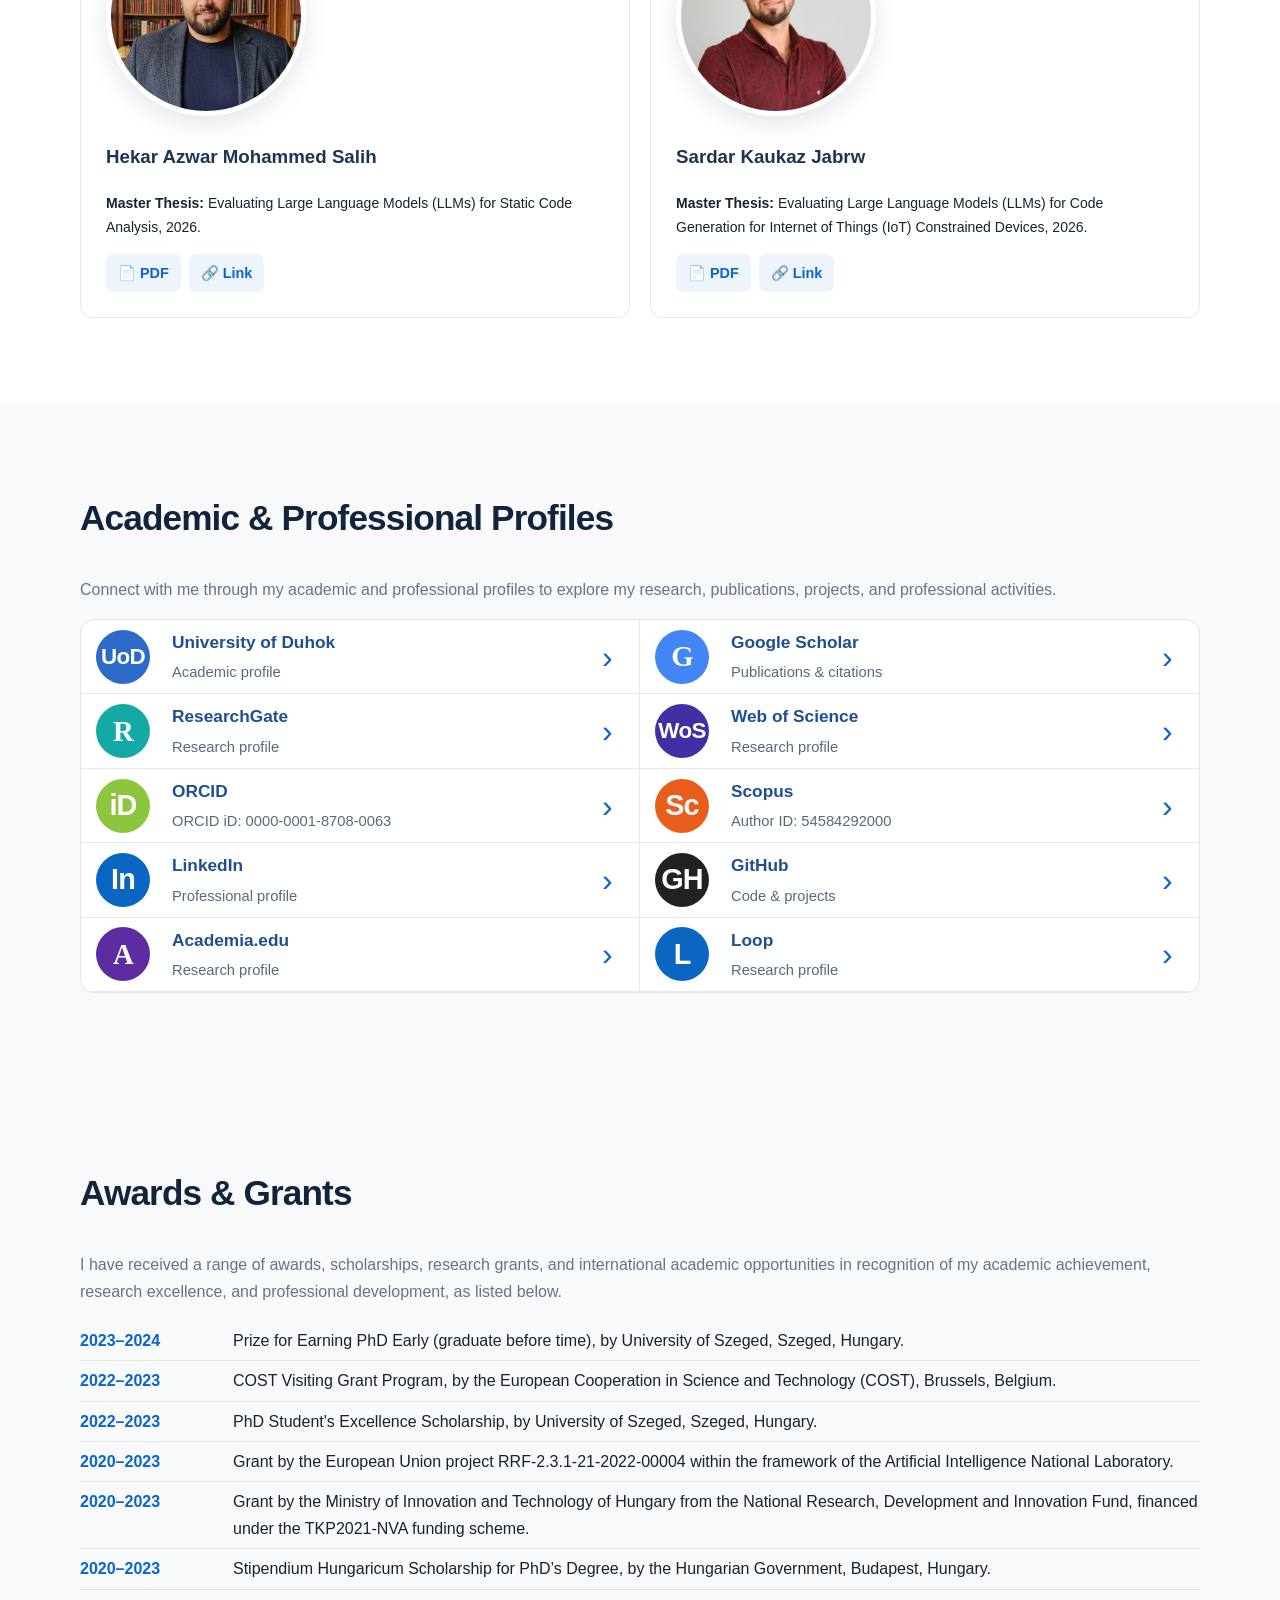
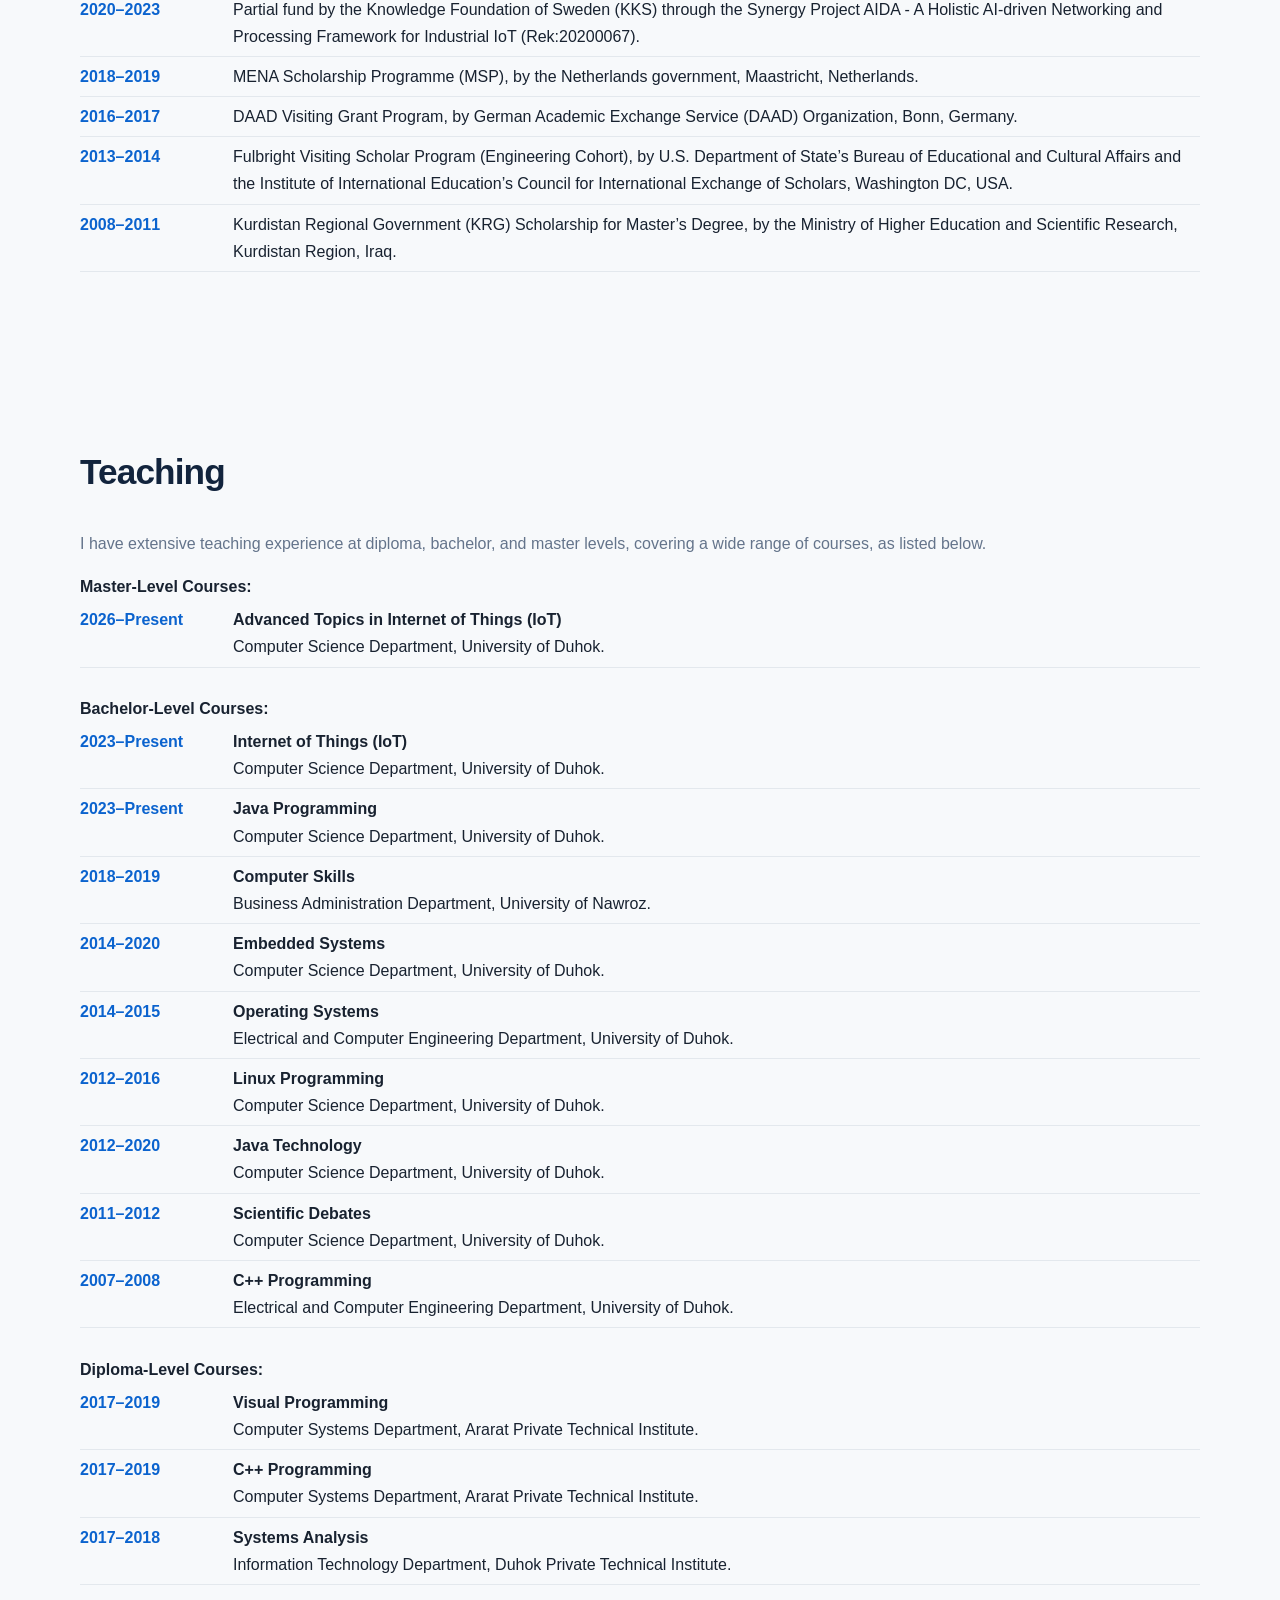
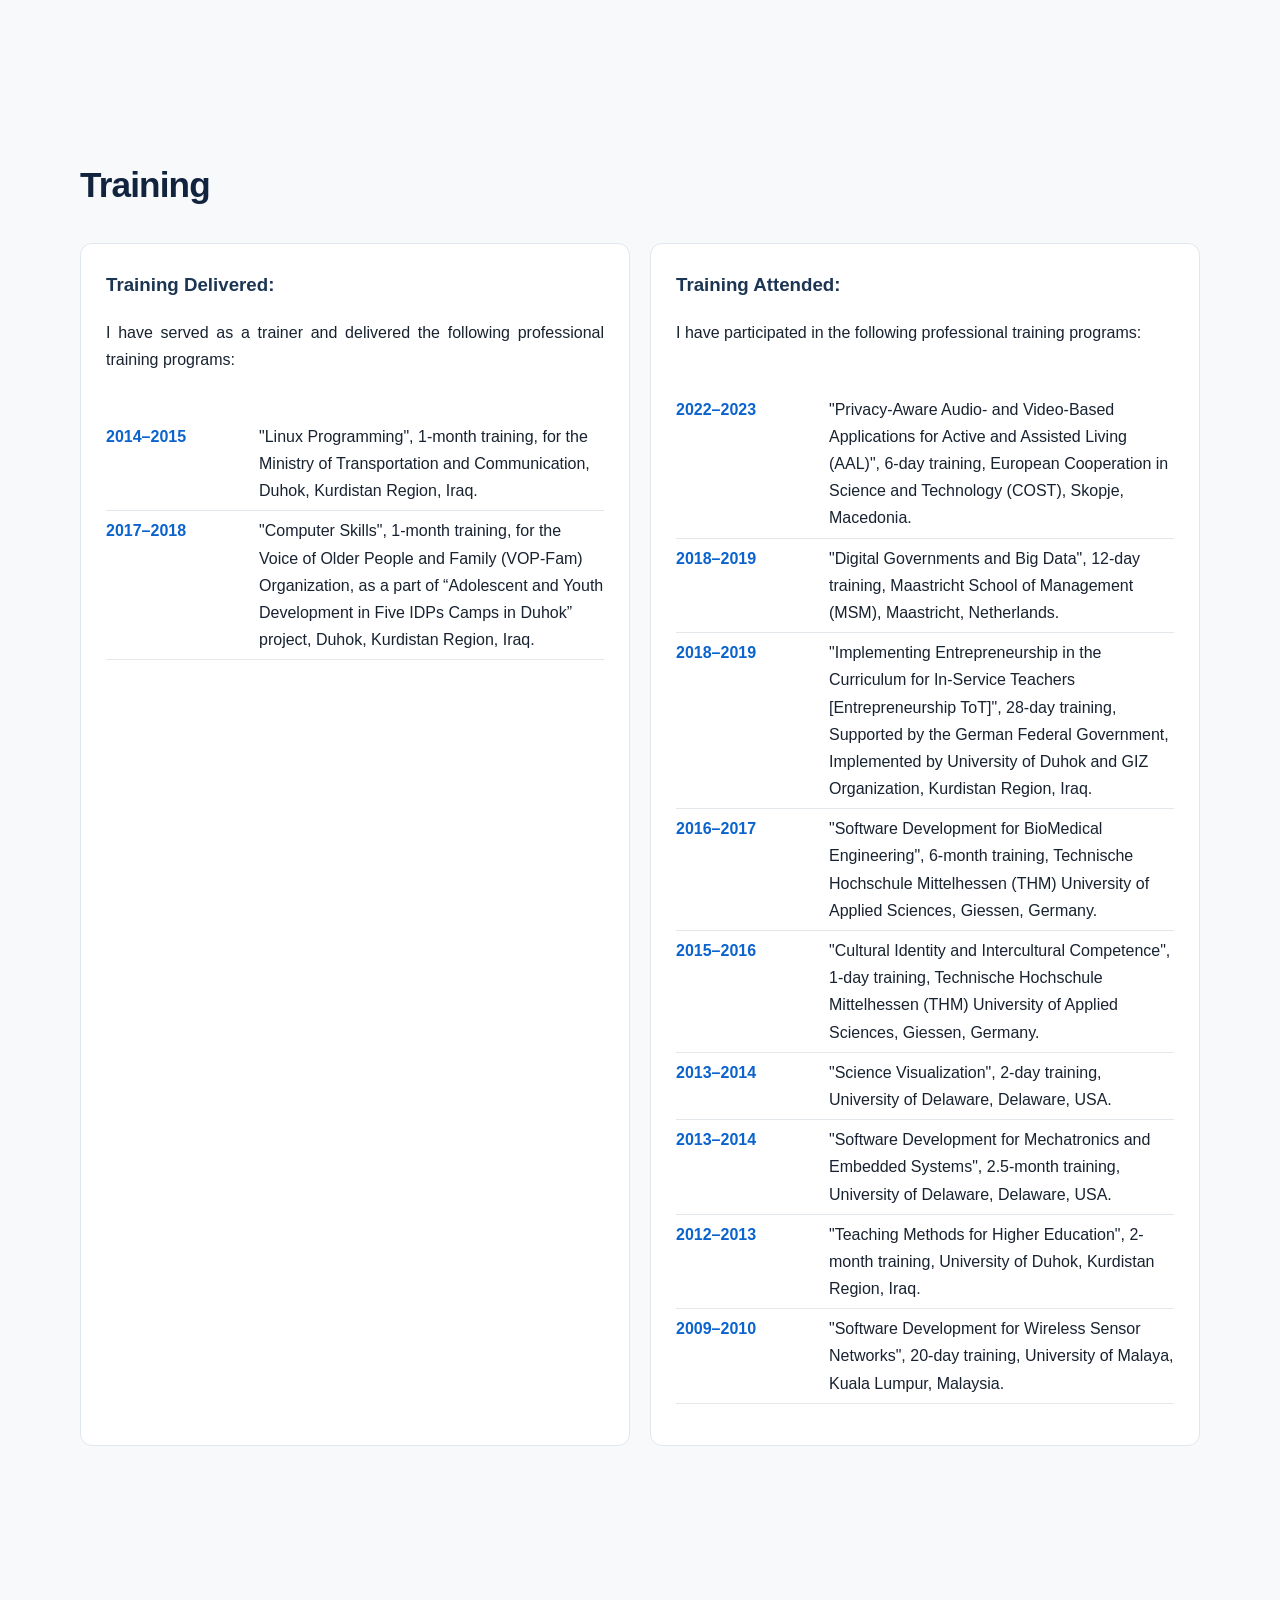
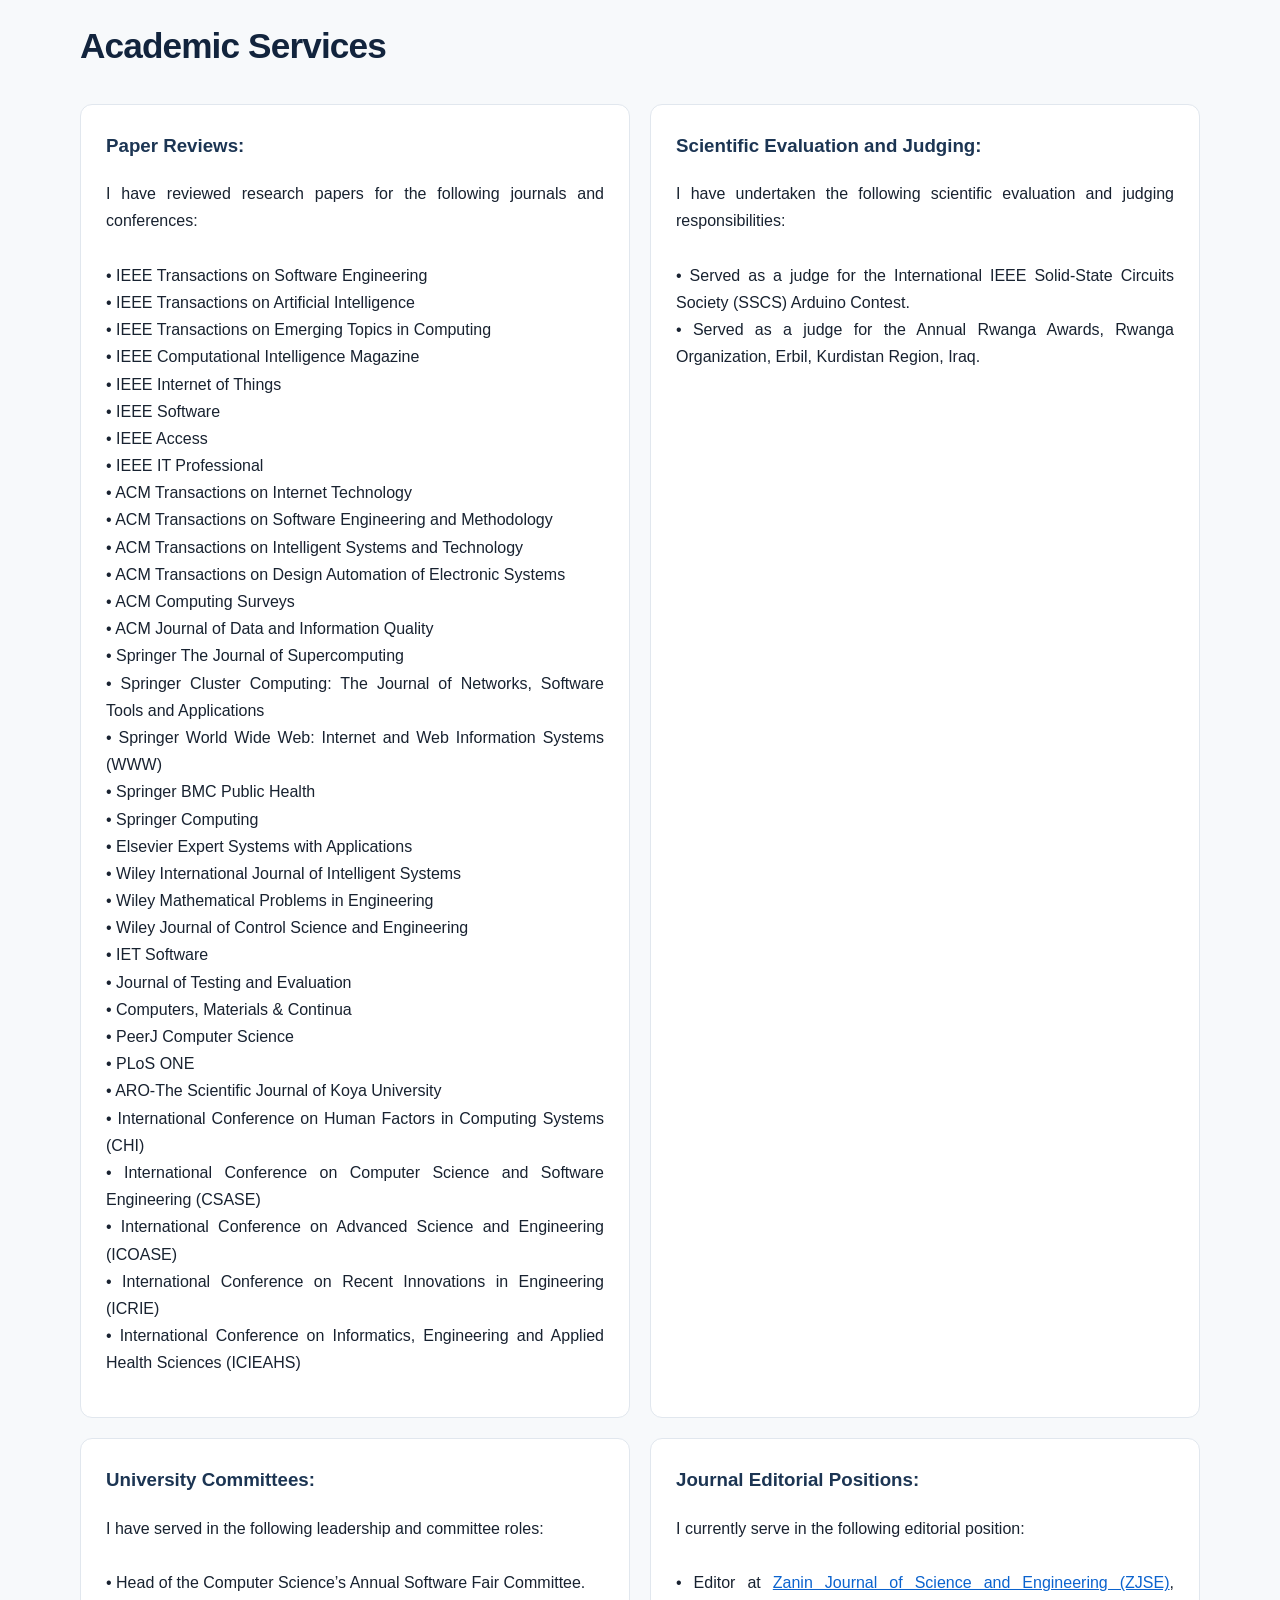
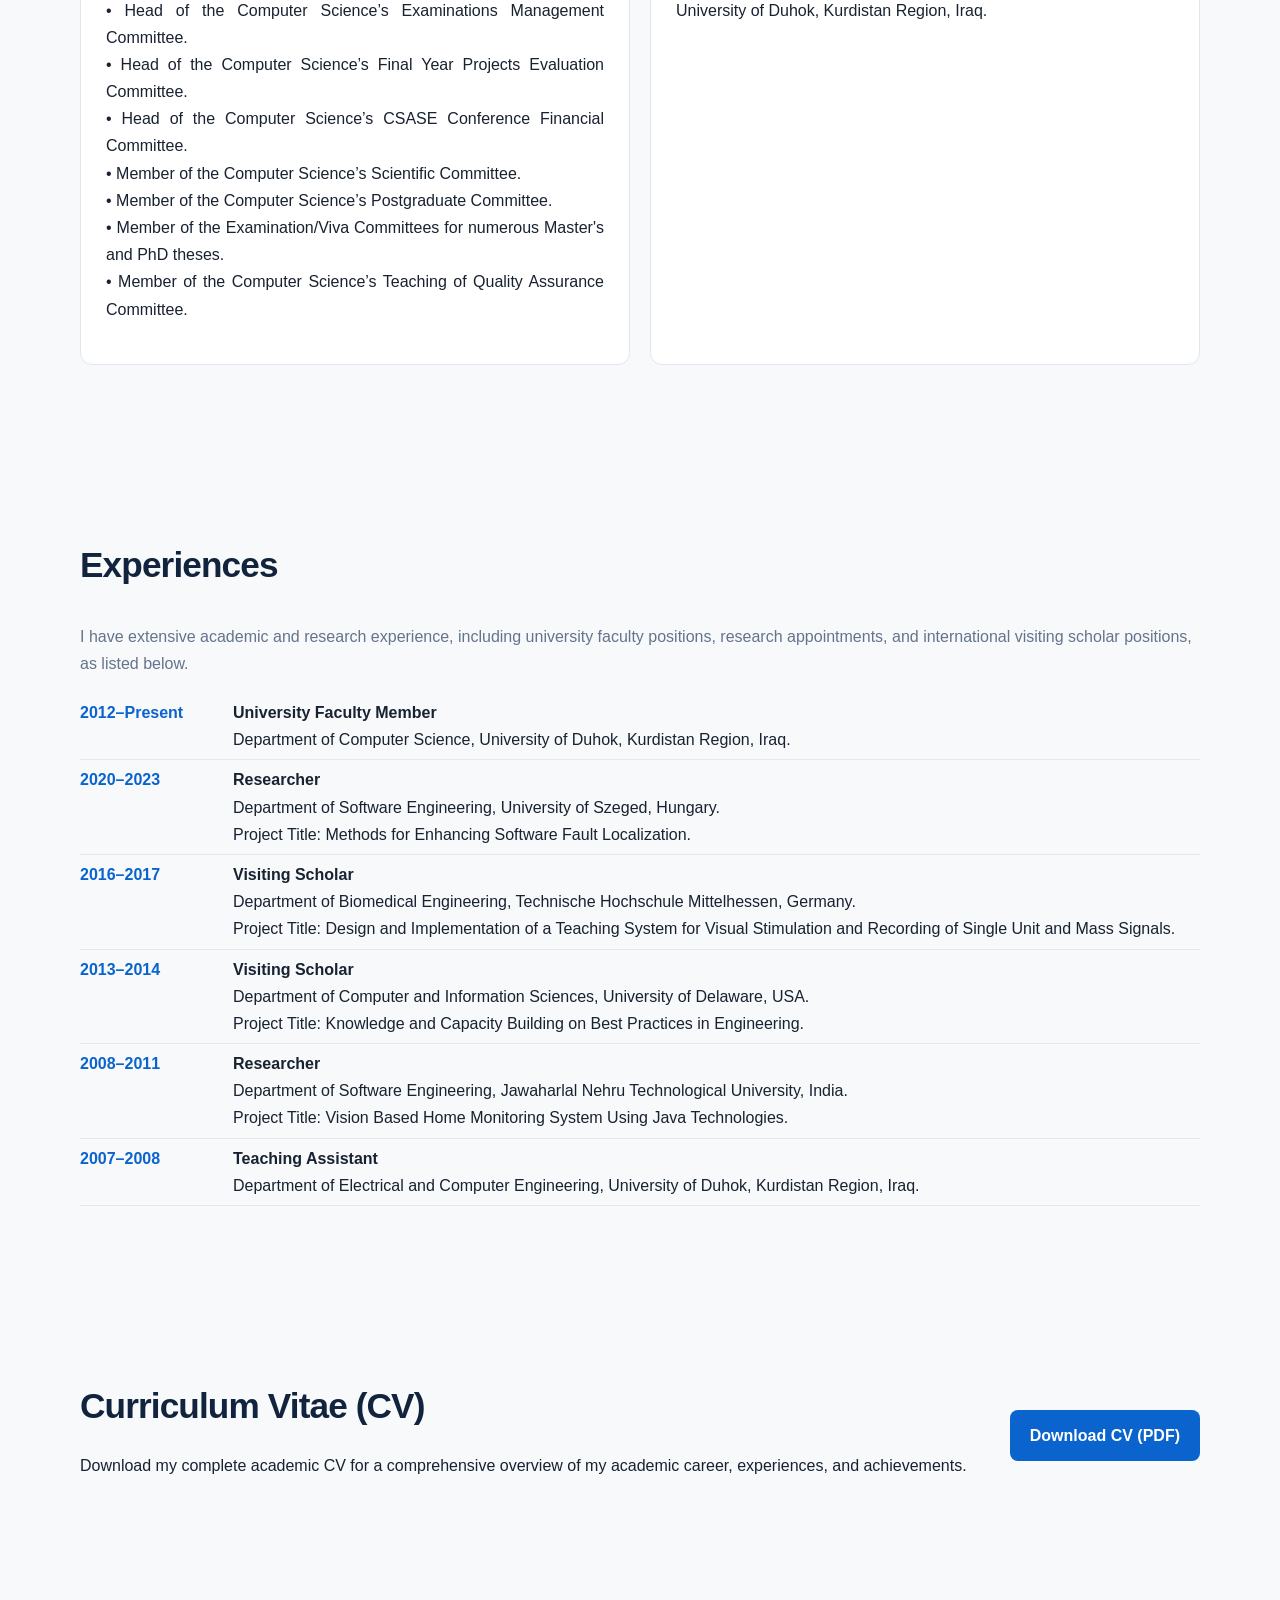
==== commit 7517cfa2: "Add files via upload" ====
--- a/index.html
+++ b/index.html
@@ -89,7 +89,7 @@
 
 <div class="stats">
 <div><strong>40</strong><span>Publications</span></div>
-<div><strong>1020</strong><span>Citations</span></div>
+<div><strong>1025</strong><span>Citations</span></div>
 <div><strong>14</strong><span>H-index</span></div>
 <div><strong>85</strong><span>Verified Peer Reviews</span></div>
 </div>
